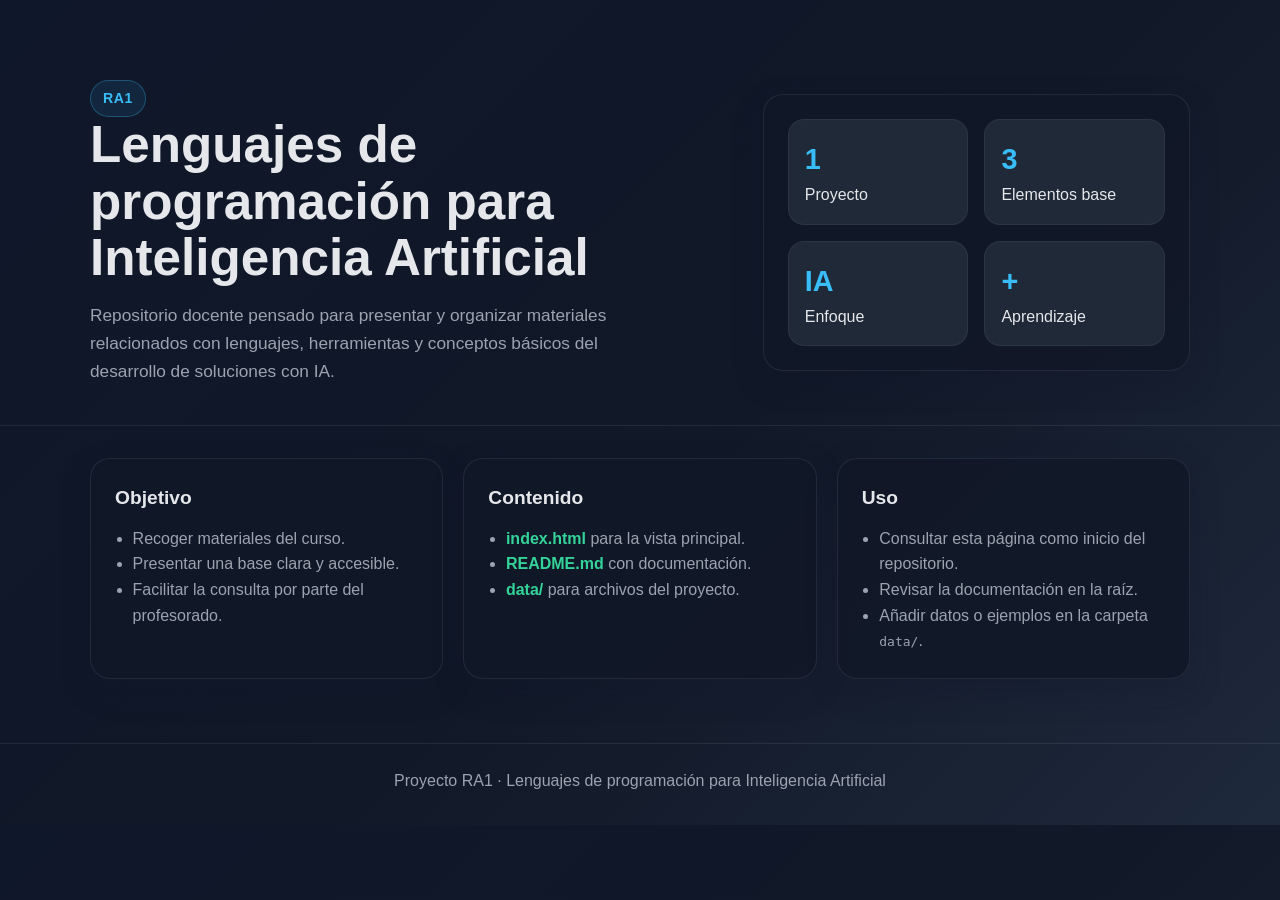
==== index.html @ d32d990f "Create the project landing page for the RA1 repository" ====
<!DOCTYPE html>
<html lang="es">
  <head>
    <meta charset="UTF-8" />
    <meta name="viewport" content="width=device-width, initial-scale=1.0" />
    <title>Proyecto RA1</title>
    <style>
      :root {
        --bg: #0f172a;
        --panel: #111827;
        --panel-2: #1f2937;
        --text: #e5e7eb;
        --muted: #9ca3af;
        --accent: #38bdf8;
        --accent-2: #a78bfa;
        --success: #34d399;
      }

      * { box-sizing: border-box; }

      body {
        margin: 0;
        font-family: Arial, Helvetica, sans-serif;
        background: linear-gradient(135deg, var(--bg), #111827 55%, #1e293b);
        color: var(--text);
        line-height: 1.6;
      }

      .container {
        width: min(1100px, calc(100% - 2rem));
        margin: 0 auto;
      }

      header {
        padding: 3rem 0 1.5rem;
        border-bottom: 1px solid rgba(255,255,255,0.08);
      }

      .hero {
        display: grid;
        grid-template-columns: 1.5fr 1fr;
        gap: 2rem;
        align-items: center;
        padding: 2rem 0 1rem;
      }

      h1 {
        margin: 0 0 1rem;
        font-size: clamp(2.2rem, 4vw, 4rem);
        line-height: 1.1;
      }

      .tag {
        display: inline-block;
        padding: 0.4rem 0.75rem;
        border-radius: 999px;
        background: rgba(56, 189, 248, 0.1);
        color: var(--accent);
        border: 1px solid rgba(56, 189, 248, 0.3);
        font-size: 0.88rem;
        font-weight: bold;
        letter-spacing: 0.04em;
        text-transform: uppercase;
      }

      .lead {
        margin: 1rem 0 0;
        color: var(--muted);
        font-size: 1.08rem;
        max-width: 60ch;
      }

      .panel {
        background: rgba(17, 24, 39, 0.9);
        border: 1px solid rgba(255,255,255,0.08);
        border-radius: 20px;
        box-shadow: 0 12px 30px rgba(15, 23, 42, 0.3);
      }

      .stats {
        padding: 1.5rem;
      }

      .stats-grid {
        display: grid;
        grid-template-columns: repeat(2, minmax(0, 1fr));
        gap: 1rem;
      }

      .stat {
        background: var(--panel-2);
        border: 1px solid rgba(255,255,255,0.06);
        border-radius: 16px;
        padding: 1rem;
      }

      .stat strong {
        display: block;
        font-size: 1.8rem;
        color: var(--accent);
      }

      main {
        padding: 2rem 0 4rem;
      }

      .grid {
        display: grid;
        grid-template-columns: repeat(3, minmax(0, 1fr));
        gap: 1.25rem;
      }

      .card {
        padding: 1.5rem;
      }

      .card h2 {
        margin-top: 0;
        margin-bottom: 0.75rem;
        font-size: 1.2rem;
      }

      .card ul {
        margin: 0;
        padding-left: 1.1rem;
        color: var(--muted);
      }

      .highlight {
        color: var(--success);
        font-weight: bold;
      }

      footer {
        padding: 1.5rem 0 2rem;
        border-top: 1px solid rgba(255,255,255,0.08);
        color: var(--muted);
        text-align: center;
      }

      @media (max-width: 760px) {
        .hero, .grid {
          grid-template-columns: 1fr;
        }
      }
    </style>
  </head>
  <body>
    <header>
      <div class="container">
        <div class="hero">
          <div>
            <span class="tag">RA1</span>
            <h1>Lenguajes de programación para Inteligencia Artificial</h1>
            <p class="lead">
              Repositorio docente pensado para presentar y organizar materiales relacionados con
              lenguajes, herramientas y conceptos básicos del desarrollo de soluciones con IA.
            </p>
          </div>

          <div class="panel stats">
            <div class="stats-grid">
              <div class="stat">
                <strong>1</strong>
                <span>Proyecto</span>
              </div>
              <div class="stat">
                <strong>3</strong>
                <span>Elementos base</span>
              </div>
              <div class="stat">
                <strong>IA</strong>
                <span>Enfoque</span>
              </div>
              <div class="stat">
                <strong>+</strong>
                <span>Aprendizaje</span>
              </div>
            </div>
          </div>
        </div>
      </div>
    </header>

    <main>
      <div class="container">
        <section class="grid">
          <article class="panel card">
            <h2>Objetivo</h2>
            <ul>
              <li>Recoger materiales del curso.</li>
              <li>Presentar una base clara y accesible.</li>
              <li>Facilitar la consulta por parte del profesorado.</li>
            </ul>
          </article>

          <article class="panel card">
            <h2>Contenido</h2>
            <ul>
              <li><span class="highlight">index.html</span> para la vista principal.</li>
              <li><span class="highlight">README.md</span> con documentación.</li>
              <li><span class="highlight">data/</span> para archivos del proyecto.</li>
            </ul>
          </article>

          <article class="panel card">
            <h2>Uso</h2>
            <ul>
              <li>Consultar esta página como inicio del repositorio.</li>
              <li>Revisar la documentación en la raíz.</li>
              <li>Añadir datos o ejemplos en la carpeta <code>data/</code>.</li>
            </ul>
          </article>
        </section>
      </div>
    </main>

    <footer>
      Proyecto RA1 · Lenguajes de programación para Inteligencia Artificial
    </footer>
  </body>
</html>
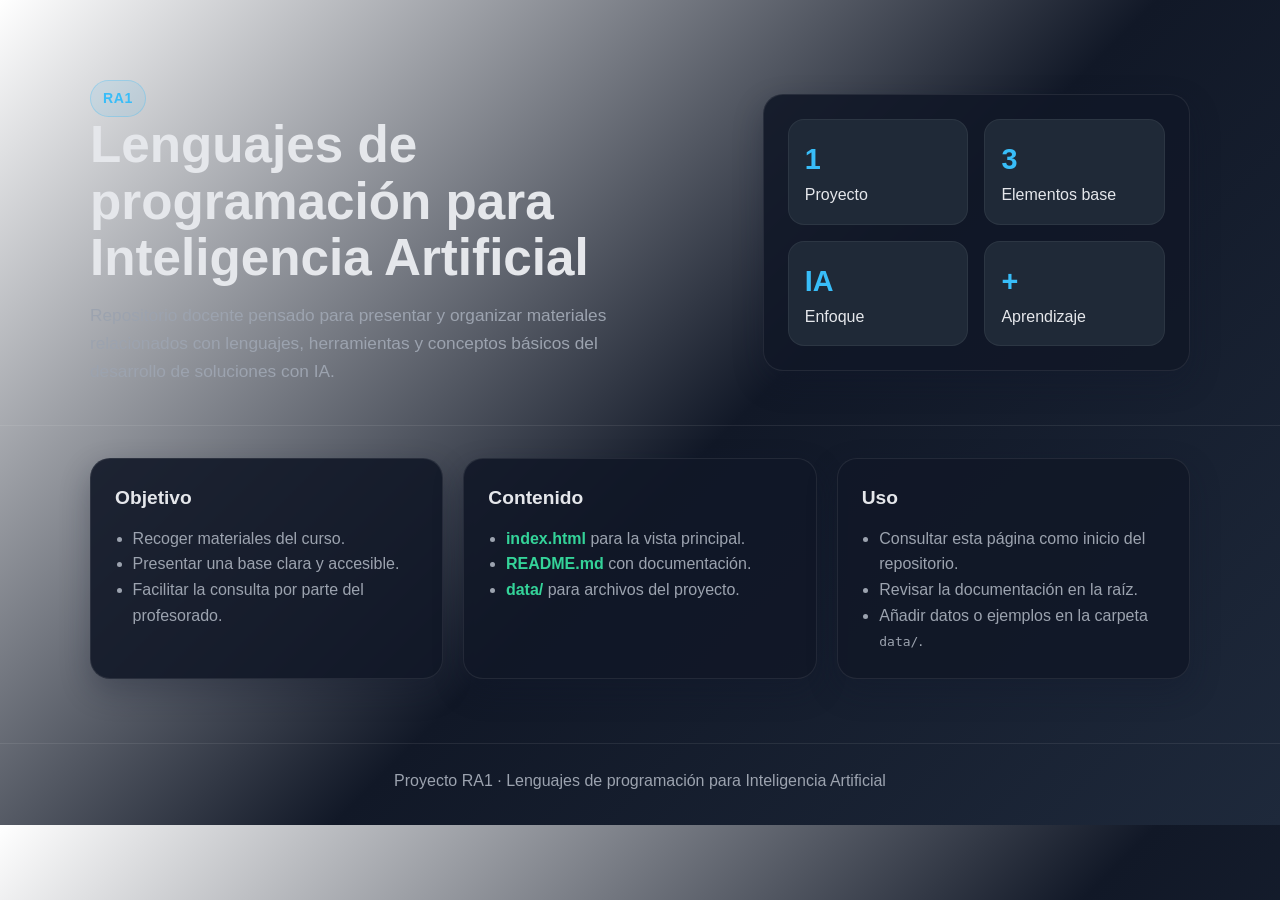
==== commit e3ff918c: "separar css del index html y crear subcarpetas html" ====
--- a/index.html
+++ b/index.html
@@ -3,148 +3,10 @@
   <head>
     <meta charset="UTF-8" />
     <meta name="viewport" content="width=device-width, initial-scale=1.0" />
+
     <title>Proyecto RA1</title>
-    <style>
-      :root {
-        --bg: #0f172a;
-        --panel: #111827;
-        --panel-2: #1f2937;
-        --text: #e5e7eb;
-        --muted: #9ca3af;
-        --accent: #38bdf8;
-        --accent-2: #a78bfa;
-        --success: #34d399;
-      }
-
-      * { box-sizing: border-box; }
-
-      body {
-        margin: 0;
-        font-family: Arial, Helvetica, sans-serif;
-        background: linear-gradient(135deg, var(--bg), #111827 55%, #1e293b);
-        color: var(--text);
-        line-height: 1.6;
-      }
-
-      .container {
-        width: min(1100px, calc(100% - 2rem));
-        margin: 0 auto;
-      }
-
-      header {
-        padding: 3rem 0 1.5rem;
-        border-bottom: 1px solid rgba(255,255,255,0.08);
-      }
-
-      .hero {
-        display: grid;
-        grid-template-columns: 1.5fr 1fr;
-        gap: 2rem;
-        align-items: center;
-        padding: 2rem 0 1rem;
-      }
-
-      h1 {
-        margin: 0 0 1rem;
-        font-size: clamp(2.2rem, 4vw, 4rem);
-        line-height: 1.1;
-      }
-
-      .tag {
-        display: inline-block;
-        padding: 0.4rem 0.75rem;
-        border-radius: 999px;
-        background: rgba(56, 189, 248, 0.1);
-        color: var(--accent);
-        border: 1px solid rgba(56, 189, 248, 0.3);
-        font-size: 0.88rem;
-        font-weight: bold;
-        letter-spacing: 0.04em;
-        text-transform: uppercase;
-      }
-
-      .lead {
-        margin: 1rem 0 0;
-        color: var(--muted);
-        font-size: 1.08rem;
-        max-width: 60ch;
-      }
-
-      .panel {
-        background: rgba(17, 24, 39, 0.9);
-        border: 1px solid rgba(255,255,255,0.08);
-        border-radius: 20px;
-        box-shadow: 0 12px 30px rgba(15, 23, 42, 0.3);
-      }
-
-      .stats {
-        padding: 1.5rem;
-      }
-
-      .stats-grid {
-        display: grid;
-        grid-template-columns: repeat(2, minmax(0, 1fr));
-        gap: 1rem;
-      }
-
-      .stat {
-        background: var(--panel-2);
-        border: 1px solid rgba(255,255,255,0.06);
-        border-radius: 16px;
-        padding: 1rem;
-      }
-
-      .stat strong {
-        display: block;
-        font-size: 1.8rem;
-        color: var(--accent);
-      }
-
-      main {
-        padding: 2rem 0 4rem;
-      }
-
-      .grid {
-        display: grid;
-        grid-template-columns: repeat(3, minmax(0, 1fr));
-        gap: 1.25rem;
-      }
-
-      .card {
-        padding: 1.5rem;
-      }
-
-      .card h2 {
-        margin-top: 0;
-        margin-bottom: 0.75rem;
-        font-size: 1.2rem;
-      }
-
-      .card ul {
-        margin: 0;
-        padding-left: 1.1rem;
-        color: var(--muted);
-      }
-
-      .highlight {
-        color: var(--success);
-        font-weight: bold;
-      }
-
-      footer {
-        padding: 1.5rem 0 2rem;
-        border-top: 1px solid rgba(255,255,255,0.08);
-        color: var(--muted);
-        text-align: center;
-      }
-
-      @media (max-width: 760px) {
-        .hero, .grid {
-          grid-template-columns: 1fr;
-        }
-      }
-    </style>
-  </head>
+    <link rel="stylesheet" href="assets/html/style.css">
+      </head>
   <body>
     <header>
       <div class="container">
--- a/assets/html/style.css
+++ b/assets/html/style.css
@@ -0,0 +1,139 @@
+
+      :root {
+        --bg: #fff;
+        --panel: #111827;
+        --panel-2: #1f2937;
+        --text: #e5e7eb;
+        --muted: #9ca3af;
+        --accent: #38bdf8;
+        --accent-2: #a78bfa;
+        --success: #34d399;
+      }
+
+      * { box-sizing: border-box; }
+
+      body {
+        margin: 0;
+        font-family: Arial, Helvetica, sans-serif;
+        background: linear-gradient(135deg, var(--bg), #111827 55%, #1e293b);
+        color: var(--text);
+        line-height: 1.6;
+      }
+
+      .container {
+        width: min(1100px, calc(100% - 2rem));
+        margin: 0 auto;
+      }
+
+      header {
+        padding: 3rem 0 1.5rem;
+        border-bottom: 1px solid rgba(255,255,255,0.08);
+      }
+
+      .hero {
+        display: grid;
+        grid-template-columns: 1.5fr 1fr;
+        gap: 2rem;
+        align-items: center;
+        padding: 2rem 0 1rem;
+      }
+
+      h1 {
+        margin: 0 0 1rem;
+        font-size: clamp(2.2rem, 4vw, 4rem);
+        line-height: 1.1;
+      }
+
+      .tag {
+        display: inline-block;
+        padding: 0.4rem 0.75rem;
+        border-radius: 999px;
+        background: rgba(56, 189, 248, 0.1);
+        color: var(--accent);
+        border: 1px solid rgba(56, 189, 248, 0.3);
+        font-size: 0.88rem;
+        font-weight: bold;
+        letter-spacing: 0.04em;
+        text-transform: uppercase;
+      }
+
+      .lead {
+        margin: 1rem 0 0;
+        color: var(--muted);
+        font-size: 1.08rem;
+        max-width: 60ch;
+      }
+
+      .panel {
+        background: rgba(17, 24, 39, 0.9);
+        border: 1px solid rgba(255,255,255,0.08);
+        border-radius: 20px;
+        box-shadow: 0 12px 30px rgba(15, 23, 42, 0.3);
+      }
+
+      .stats {
+        padding: 1.5rem;
+      }
+
+      .stats-grid {
+        display: grid;
+        grid-template-columns: repeat(2, minmax(0, 1fr));
+        gap: 1rem;
+      }
+
+      .stat {
+        background: var(--panel-2);
+        border: 1px solid rgba(255,255,255,0.06);
+        border-radius: 16px;
+        padding: 1rem;
+      }
+
+      .stat strong {
+        display: block;
+        font-size: 1.8rem;
+        color: var(--accent);
+      }
+
+      main {
+        padding: 2rem 0 4rem;
+      }
+
+      .grid {
+        display: grid;
+        grid-template-columns: repeat(3, minmax(0, 1fr));
+        gap: 1.25rem;
+      }
+
+      .card {
+        padding: 1.5rem;
+      }
+
+      .card h2 {
+        margin-top: 0;
+        margin-bottom: 0.75rem;
+        font-size: 1.2rem;
+      }
+
+      .card ul {
+        margin: 0;
+        padding-left: 1.1rem;
+        color: var(--muted);
+      }
+
+      .highlight {
+        color: var(--success);
+        font-weight: bold;
+      }
+
+      footer {
+        padding: 1.5rem 0 2rem;
+        border-top: 1px solid rgba(255,255,255,0.08);
+        color: var(--muted);
+        text-align: center;
+      }
+
+      @media (max-width: 760px) {
+        .hero, .grid {
+          grid-template-columns: 1fr;
+        }
+      }
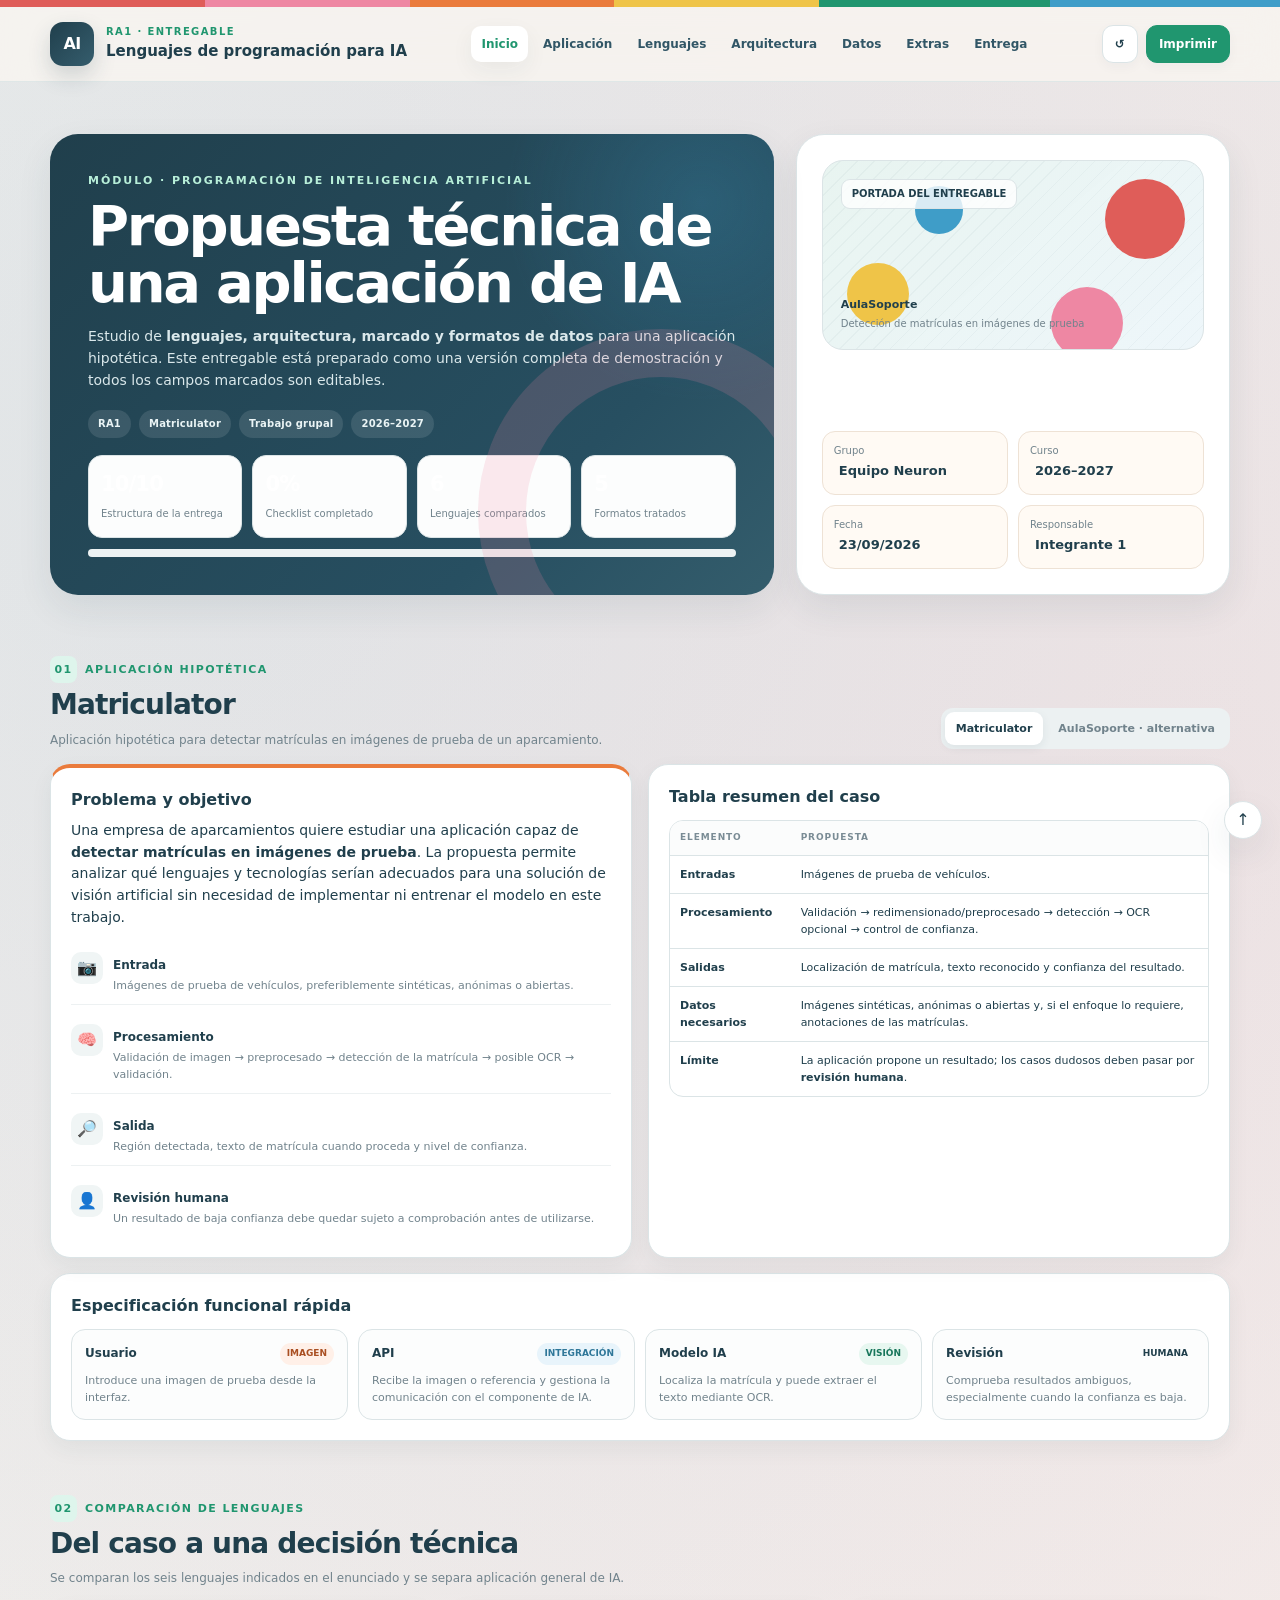
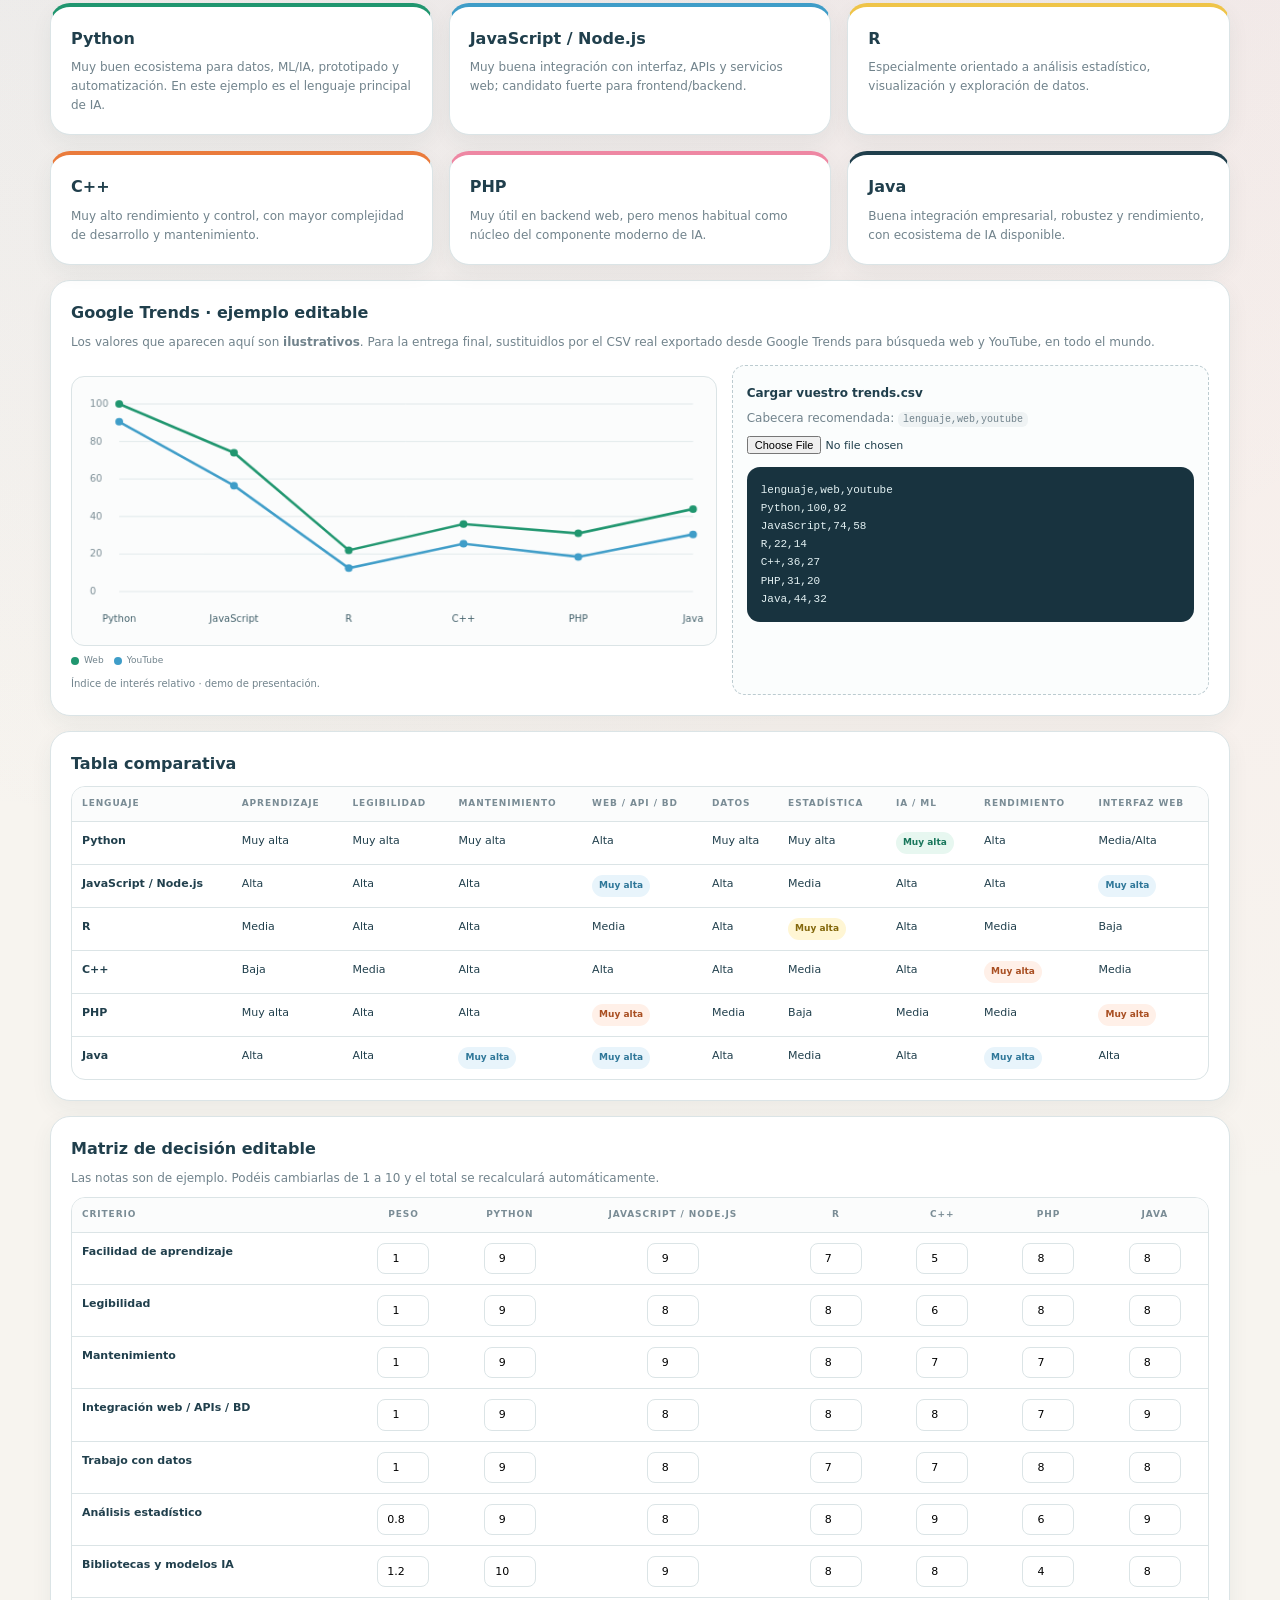
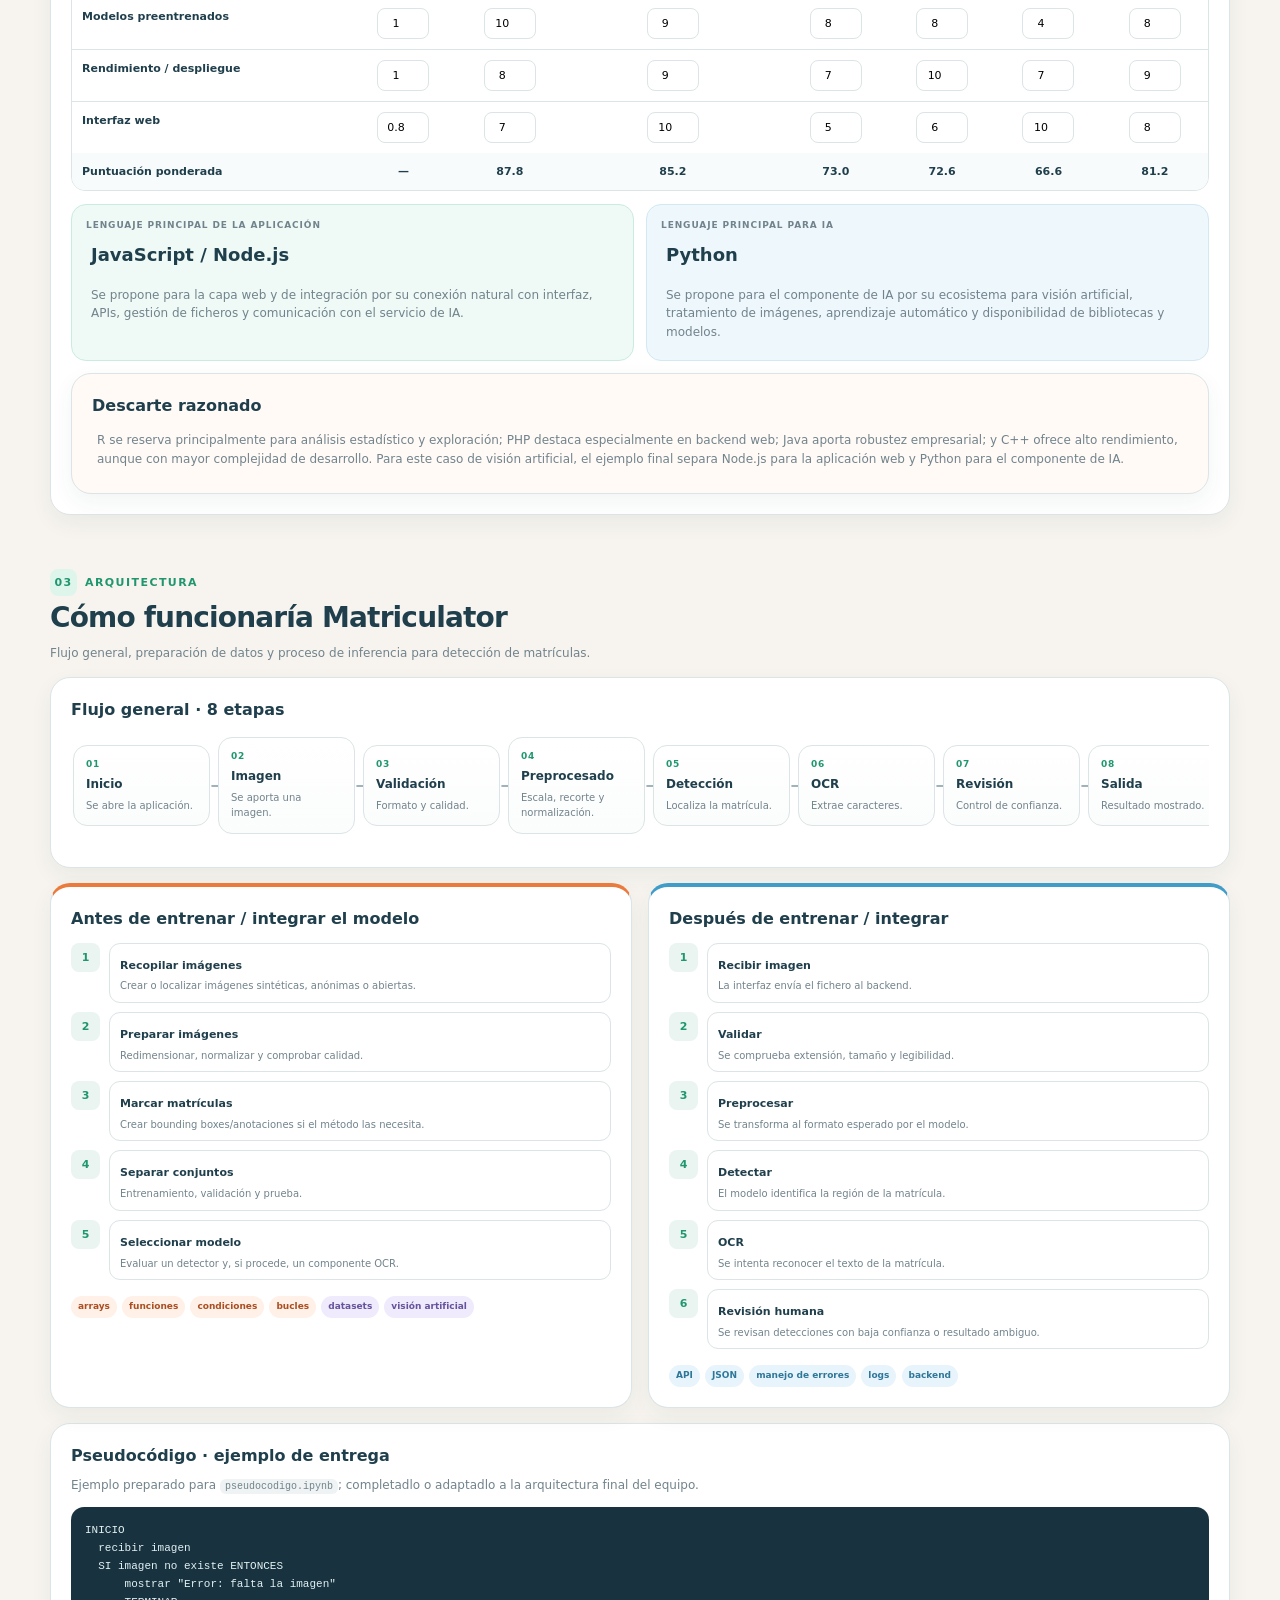
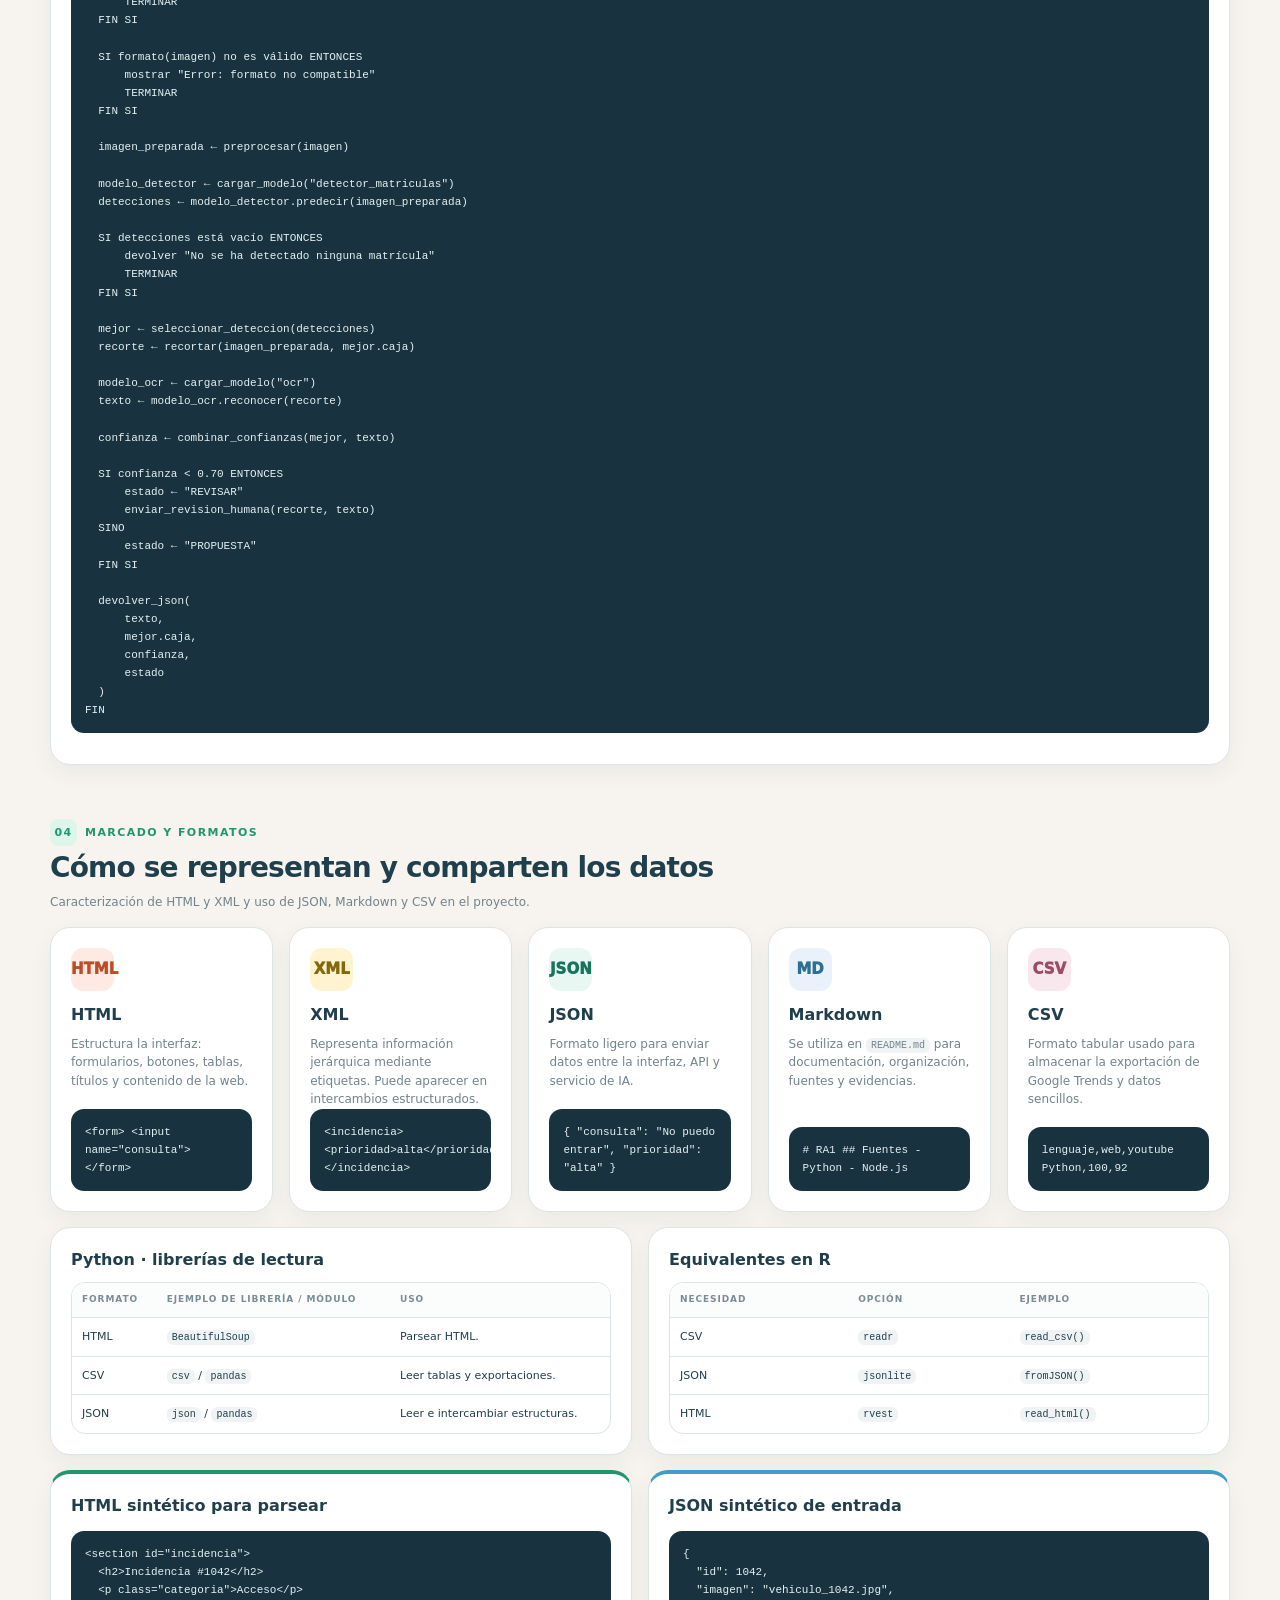
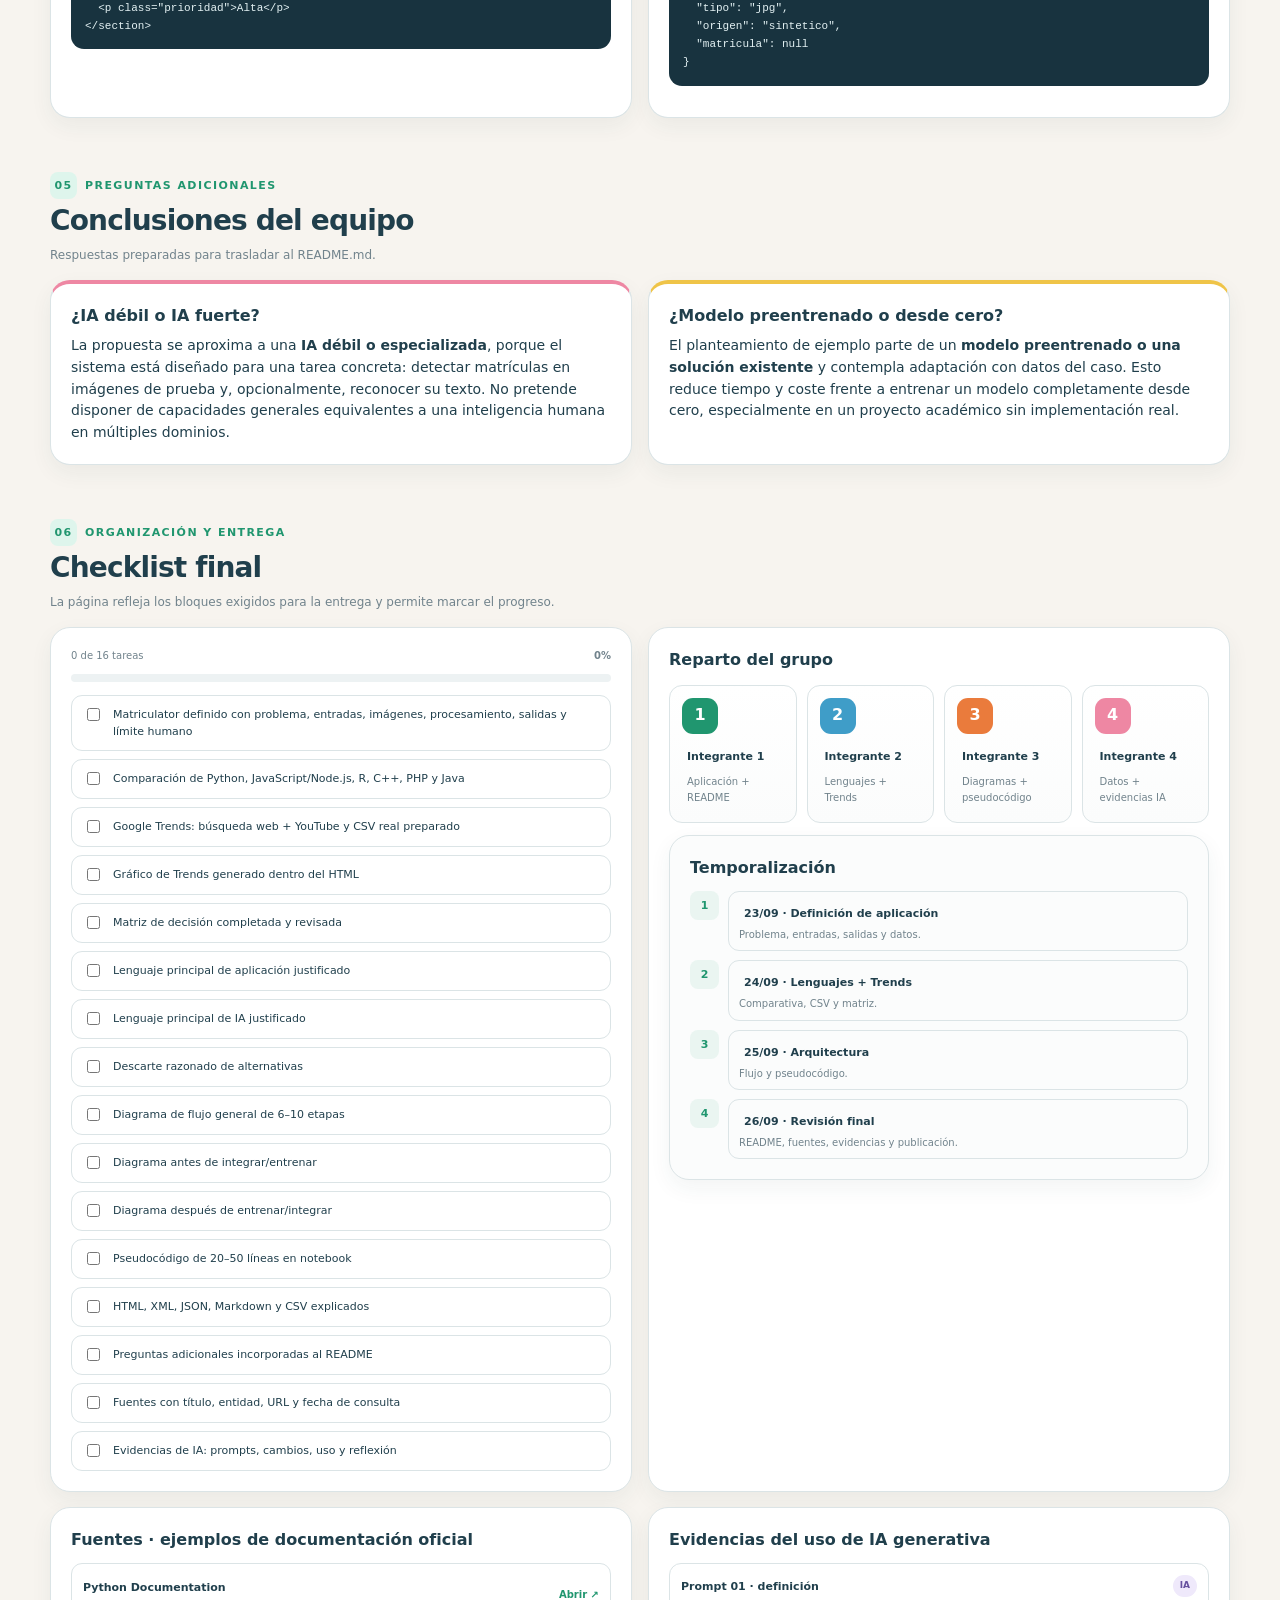
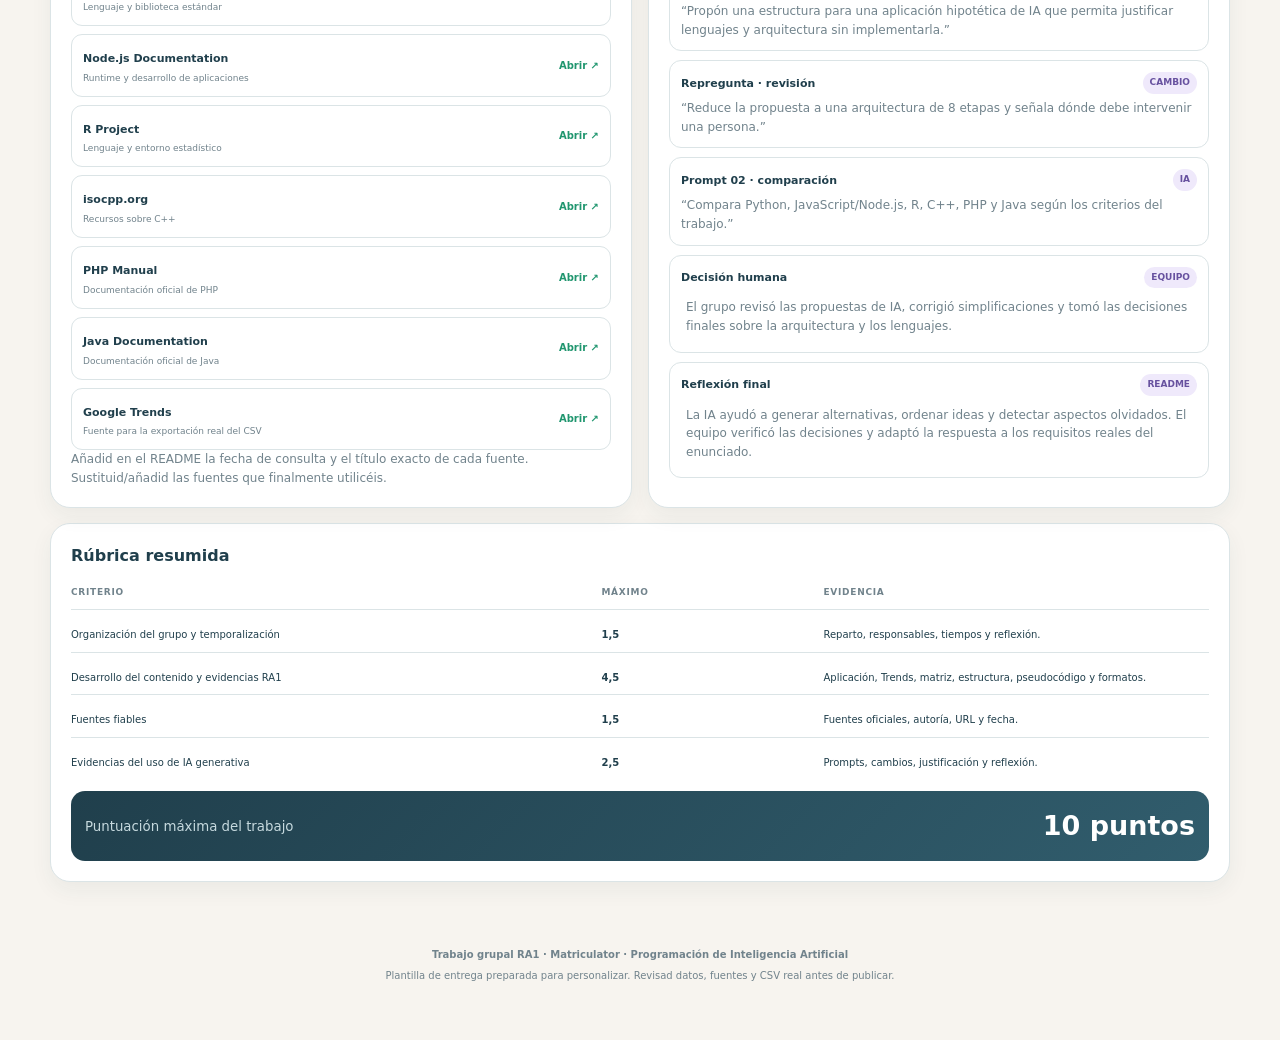
==== commit ee2ef23c: "pruebas index" ====
--- a/index.html
+++ b/index.html
@@ -1,84 +1,1119 @@
 <!DOCTYPE html>
 <html lang="es">
-  <head>
-    <meta charset="UTF-8" />
-    <meta name="viewport" content="width=device-width, initial-scale=1.0" />
-
-    <title>Proyecto RA1</title>
-    <link rel="stylesheet" href="assets/html/style.css">
-      </head>
-  <body>
-    <header>
-      <div class="container">
-        <div class="hero">
-          <div>
-            <span class="tag">RA1</span>
-            <h1>Lenguajes de programación para Inteligencia Artificial</h1>
-            <p class="lead">
-              Repositorio docente pensado para presentar y organizar materiales relacionados con
-              lenguajes, herramientas y conceptos básicos del desarrollo de soluciones con IA.
-            </p>
-          </div>
-
-          <div class="panel stats">
-            <div class="stats-grid">
-              <div class="stat">
-                <strong>1</strong>
-                <span>Proyecto</span>
-              </div>
-              <div class="stat">
-                <strong>3</strong>
-                <span>Elementos base</span>
-              </div>
-              <div class="stat">
-                <strong>IA</strong>
-                <span>Enfoque</span>
-              </div>
-              <div class="stat">
-                <strong>+</strong>
-                <span>Aprendizaje</span>
-              </div>
+<head>
+<meta charset="UTF-8">
+<meta name="viewport" content="width=device-width, initial-scale=1.0">
+<title>RA1 · Matriculator | Entregable de Inteligencia Artificial</title>
+<meta name="description" content="Entregable RA1 de Programación de Inteligencia Artificial · Matriculator">
+<style>
+:root{
+  --ink:#203f4c;
+  --ink-2:#315666;
+  --muted:#71838c;
+  --paper:#f7f4ef;
+  --white:#ffffff;
+  --line:#dbe4e6;
+  --green:#20966f;
+  --green-dark:#17745a;
+  --blue:#3f9dc8;
+  --orange:#ea7b3c;
+  --yellow:#efc448;
+  --red:#df5d59;
+  --pink:#ee87a3;
+  --cream:#fffaf4;
+  --shadow:0 14px 35px rgba(32,63,76,.09);
+  --shadow-soft:0 8px 22px rgba(32,63,76,.06);
+  --radius:20px;
+}
+
+*{box-sizing:border-box}
+html{scroll-behavior:smooth}
+body{
+  margin:0;
+  color:var(--ink);
+  font-family:Inter, ui-sans-serif, system-ui, -apple-system, BlinkMacSystemFont,"Segoe UI",sans-serif;
+  background:
+    radial-gradient(circle at 15% 5%,rgba(63,157,200,.12),transparent 23%),
+    radial-gradient(circle at 92% 9%,rgba(238,135,163,.13),transparent 24%),
+    var(--paper);
+  line-height:1.55;
+}
+button,input,textarea,select{font:inherit}
+button{cursor:pointer}
+a{color:inherit}
+img{max-width:100%}
+
+.container{width:min(1180px,calc(100% - 34px));margin:auto}
+.topline{height:7px;background:linear-gradient(90deg,var(--red) 0 16%,var(--pink) 16% 32%,var(--orange) 32% 48%,var(--yellow) 48% 64%,var(--green) 64% 82%,var(--blue) 82% 100%)}
+
+header{
+  position:sticky;top:0;z-index:50;
+  backdrop-filter:blur(15px);
+  background:rgba(247,244,239,.88);
+  border-bottom:1px solid rgba(219,228,230,.85);
+}
+.navbar{display:flex;align-items:center;justify-content:space-between;gap:20px;min-height:74px}
+.brand{display:flex;align-items:center;gap:12px}
+.brandmark{
+  width:44px;height:44px;border-radius:13px;
+  display:grid;place-items:center;
+  background:linear-gradient(135deg,var(--ink),#355d6d);
+  color:#fff;font-weight:900;letter-spacing:-.04em;
+  box-shadow:0 10px 22px rgba(32,63,76,.18)
+}
+.brandtext small{display:block;color:var(--green);font-weight:800;font-size:10px;letter-spacing:.14em;text-transform:uppercase}
+.brandtext strong{font-size:15px}
+.navlinks{display:flex;gap:5px;flex-wrap:wrap;justify-content:flex-end}
+.navlinks button{
+  border:0;background:transparent;color:var(--ink-2);
+  padding:9px 10px;border-radius:10px;font-weight:750;font-size:12px
+}
+.navlinks button:hover,.navlinks button.active{background:var(--white);box-shadow:var(--shadow-soft);color:var(--green)}
+.actions{display:flex;gap:8px}
+.btn{
+  border:1px solid var(--line);background:var(--white);color:var(--ink);
+  padding:9px 12px;border-radius:11px;font-weight:800;font-size:12px;
+  transition:.2s;box-shadow:0 4px 12px rgba(32,63,76,.04)
+}
+.btn:hover{transform:translateY(-1px)}
+.btn.primary{background:var(--green);border-color:var(--green);color:#fff}
+.btn.orange{background:var(--orange);border-color:var(--orange);color:#fff}
+.btn.ghost{background:transparent}
+.mobile{display:none}
+
+.hero{
+  padding:52px 0 34px;
+}
+.hero-grid{display:grid;grid-template-columns:1.25fr .75fr;gap:22px;align-items:stretch}
+.hero-main{
+  position:relative;overflow:hidden;padding:38px;border-radius:28px;
+  background:
+    radial-gradient(circle at 90% 15%,rgba(63,157,200,.22),transparent 26%),
+    linear-gradient(135deg,var(--ink),#274f61 72%,#345d6c);
+  color:#fff;box-shadow:var(--shadow)
+}
+.hero-main:after{
+  content:"";position:absolute;right:-70px;bottom:-100px;width:270px;height:270px;border-radius:50%;
+  border:48px solid rgba(238,135,163,.18)
+}
+.kicker{color:#b8efd9;font-weight:850;font-size:11px;letter-spacing:.18em;text-transform:uppercase}
+h1{font-size:clamp(34px,5vw,56px);line-height:1.02;letter-spacing:-.04em;margin:8px 0 15px;max-width:850px}
+.hero-main p{max-width:760px;color:#dae8eb;margin:0;font-size:14px}
+.meta-row{display:flex;gap:8px;flex-wrap:wrap;margin-top:19px}
+.pill{display:inline-flex;align-items:center;padding:6px 10px;border-radius:99px;font-size:10px;font-weight:850;letter-spacing:.02em}
+.pill.green{background:#dcf4eb;color:#166c54}.pill.blue{background:#e4f2fa;color:#236a8b}
+.pill.orange{background:#fff0e7;color:#ae4a17}.pill.pink{background:#fbe9ef;color:#a44c68}
+.pill.yellow{background:#fff7d9;color:#866509}.pill.dark{background:rgba(255,255,255,.11);color:#eaf4f5}
+
+.cover-card{
+  background:var(--white);border:1px solid var(--line);border-radius:28px;padding:25px;box-shadow:var(--shadow);
+  display:flex;flex-direction:column;justify-content:space-between
+}
+.cover-art{
+  min-height:190px;border-radius:21px;
+  background:
+   linear-gradient(140deg,rgba(32,150,111,.1),rgba(63,157,200,.09)),
+   repeating-linear-gradient(135deg,rgba(32,63,76,.04) 0 1px,transparent 1px 12px);
+  border:1px solid var(--line);padding:18px;position:relative;overflow:hidden
+}
+.cover-art .orb{position:absolute;border-radius:50%;filter:blur(.1px)}
+.orb.one{width:80px;height:80px;background:var(--red);right:18px;top:18px}
+.orb.two{width:62px;height:62px;background:var(--yellow);left:24px;bottom:24px}
+.orb.three{width:48px;height:48px;background:var(--blue);left:92px;top:25px}
+.orb.four{width:72px;height:72px;background:var(--pink);right:80px;bottom:-10px}
+.cover-art .label{position:relative;z-index:2;display:inline-block;background:rgba(255,255,255,.8);border:1px solid var(--line);padding:6px 10px;border-radius:9px;font-size:10px;font-weight:900}
+.cover-info{margin-top:16px;display:grid;grid-template-columns:1fr 1fr;gap:10px}
+.info-box{background:var(--cream);border:1px solid #eee2d5;border-radius:13px;padding:11px}
+.info-box span{display:block;color:var(--muted);font-size:10px}.info-box strong{font-size:13px}
+
+.section{padding:27px 0;scroll-margin-top:92px}
+.section-head{display:flex;justify-content:space-between;gap:16px;align-items:end;margin-bottom:15px}
+.section-head h2{font-size:28px;letter-spacing:-.03em;margin:0}
+.section-head p{color:var(--muted);font-size:12px;margin:4px 0 0}
+.section-number{
+  display:inline-flex;align-items:center;gap:8px;color:var(--green);font-size:11px;font-weight:900;
+  letter-spacing:.13em;text-transform:uppercase
+}
+.section-number i{width:27px;height:27px;border-radius:8px;display:grid;place-items:center;background:#def5ec;font-style:normal}
+
+.grid{display:grid;gap:16px}
+.grid-2{grid-template-columns:repeat(2,minmax(0,1fr))}
+.grid-3{grid-template-columns:repeat(3,minmax(0,1fr))}
+.grid-4{grid-template-columns:repeat(4,minmax(0,1fr))}
+.card{background:var(--white);border:1px solid var(--line);border-radius:var(--radius);padding:20px;box-shadow:var(--shadow-soft)}
+.card h3{margin:0 0 7px;font-size:16px}
+.card p{margin:0;color:var(--muted);font-size:12px}
+.card .lead{font-size:14px;color:var(--ink)}
+.card.accent-green{border-top:4px solid var(--green)}
+.card.accent-blue{border-top:4px solid var(--blue)}
+.card.accent-orange{border-top:4px solid var(--orange)}
+.card.accent-pink{border-top:4px solid var(--pink)}
+.card.accent-yellow{border-top:4px solid var(--yellow)}
+
+.tabbar{display:inline-flex;gap:4px;padding:4px;background:#ecf1f2;border-radius:12px}
+.tabbar button{border:0;background:transparent;padding:8px 11px;border-radius:9px;color:var(--muted);font-weight:800;font-size:11px}
+.tabbar button.active{background:var(--white);color:var(--ink);box-shadow:0 3px 10px rgba(32,63,76,.08)}
+
+.kpi-grid{display:grid;grid-template-columns:repeat(4,1fr);gap:10px;margin-top:17px}
+.kpi{border:1px solid var(--line);border-radius:14px;padding:12px;background:#fcfdfd}
+.kpi strong{display:block;font-size:21px;letter-spacing:-.04em}
+.kpi span{font-size:10px;color:var(--muted)}
+.progress-track{height:8px;border-radius:99px;background:#edf2f3;overflow:hidden;margin-top:11px}
+.progress-fill{height:100%;width:0;background:linear-gradient(90deg,var(--green),var(--blue));transition:.3s}
+
+.feature-list{display:grid;gap:9px;margin-top:14px}
+.feature{display:grid;grid-template-columns:32px 1fr;gap:10px;padding:10px 0;border-bottom:1px solid #edf1f2}
+.feature:last-child{border-bottom:0}
+.icon{
+  width:32px;height:32px;border-radius:10px;display:grid;place-items:center;font-size:16px;background:#f0f5f5
+}
+.feature strong{font-size:12px}.feature span{display:block;color:var(--muted);font-size:11px}
+
+table{width:100%;border-collapse:collapse}
+th,td{padding:10px;border-bottom:1px solid var(--line);font-size:11px;text-align:left;vertical-align:top}
+th{font-size:9px;text-transform:uppercase;letter-spacing:.1em;color:#7a8c95;background:#fbfcfc}
+tr:last-child td{border-bottom:0}
+.scroll{overflow:auto;border:1px solid var(--line);border-radius:14px}
+.tag{padding:4px 7px;border-radius:99px;font-size:9px;font-weight:900;display:inline-block}
+.tag.green{background:#e7f7f0;color:#18765b}.tag.blue{background:#e8f4fb;color:#2f7799}
+.tag.orange{background:#fff0e8;color:#a94f22}.tag.red{background:#fdeceb;color:#aa4747}
+.tag.purple{background:#efeafc;color:#65539c}.tag.yellow{background:#fff6d4;color:#84680c}
+
+.definition-grid{display:grid;grid-template-columns:repeat(4,1fr);gap:10px}
+.definition{padding:13px;border:1px solid var(--line);border-radius:14px;background:#fcfdfd}
+.definition .head{display:flex;justify-content:space-between;align-items:center;gap:10px}
+.definition strong{font-size:12px}.definition p{margin-top:7px;font-size:11px}
+
+.flow{display:flex;align-items:center;gap:8px;overflow:auto;padding:3px 2px 13px}
+.flow-step{min-width:137px;border:1px solid var(--line);border-radius:14px;padding:12px;background:linear-gradient(180deg,#fff,#fbfcfc);position:relative}
+.flow-step:not(:last-child):after{content:"→";position:absolute;right:-15px;top:50%;transform:translateY(-50%);font-weight:900;color:#9baeb6}
+.flow-step small{display:block;color:var(--green);text-transform:uppercase;font-weight:900;font-size:9px;letter-spacing:.08em}
+.flow-step strong{display:block;font-size:12px;margin-top:3px}.flow-step span{display:block;color:var(--muted);font-size:10px;margin-top:4px}
+
+.timeline{display:grid;gap:9px}
+.timeline-row{display:grid;grid-template-columns:29px 1fr;gap:9px}
+.timeline-num{width:29px;height:29px;border-radius:8px;display:grid;place-items:center;background:#eaf5f1;color:var(--green);font-size:11px;font-weight:900}
+.timeline-box{border:1px solid var(--line);border-radius:11px;padding:8px 10px}
+.timeline-box strong{font-size:11px}.timeline-box span{display:block;color:var(--muted);font-size:10px;margin-top:2px}
+
+.code{
+  background:#18333f;color:#e3f1f3;padding:14px;border-radius:13px;overflow:auto;
+  font:11px/1.65 ui-monospace,SFMono-Regular,Menlo,Consolas,monospace;
+  margin-top:12px
+}
+code{font-family:ui-monospace,SFMono-Regular,Menlo,Consolas,monospace;background:#eff3f4;padding:2px 5px;border-radius:6px;font-size:10px}
+
+.chart-wrap{display:grid;grid-template-columns:1.15fr .85fr;gap:15px}
+.chart-card{min-height:330px}
+.chart-box{height:270px;border:1px solid var(--line);border-radius:13px;padding:8px;margin-top:11px;background:#fbfcfc}
+canvas{width:100%;height:100%}
+.legend{display:flex;gap:10px;flex-wrap:wrap;margin-top:8px}
+.legend span{display:inline-flex;align-items:center;gap:5px;font-size:9px;color:var(--muted)}
+.dot{width:8px;height:8px;border-radius:50%;display:inline-block}
+.upload{border:1px dashed #bccbd0;background:#fbfdfd;border-radius:13px;padding:14px}
+.upload input{max-width:100%;margin-top:8px;font-size:11px}
+.small-note{color:var(--muted);font-size:10px;margin-top:8px}
+
+.matrix td,.matrix th{text-align:center;white-space:nowrap}
+.matrix td:first-child,.matrix th:first-child{text-align:left}
+.matrix input{
+  width:52px;padding:6px;border:1px solid var(--line);border-radius:8px;text-align:center;background:#fff
+}
+.matrix tfoot td{font-weight:900;background:#f8fbfb}
+.selected-cell{background:#e8f6f1!important;color:#176c56}
+.decisions{display:grid;grid-template-columns:1fr 1fr;gap:12px;margin-top:13px}
+.decision{border-radius:15px;padding:14px;border:1px solid var(--line)}
+.decision.green{background:#effaf6;border-color:#caebdf}.decision.blue{background:#eef7fc;border-color:#d2e8f3}
+.decision span{display:block;font-size:9px;text-transform:uppercase;letter-spacing:.1em;color:var(--muted);font-weight:900}
+.decision strong{display:block;font-size:18px;margin-top:3px}
+.decision p{margin-top:7px}
+
+.format{height:100%;display:flex;flex-direction:column}
+.format-icon{
+  width:43px;height:43px;border-radius:12px;display:grid;place-items:center;font-weight:950;font-size:15px;margin-bottom:12px
+}
+.fhtml{background:#ffe9e3;color:#b94e28}.fxml{background:#fff4cf;color:#85680d}.fjson{background:#e8f7f1;color:#18755b}
+.fmd{background:#e9f2fb;color:#2e6f96}.fcsv{background:#f8e8ee;color:#9d4c68}
+
+.checklist{display:grid;gap:8px}
+.check{
+  display:flex;gap:10px;align-items:flex-start;padding:10px 11px;border:1px solid var(--line);border-radius:11px;
+  transition:.2s;background:#fff
+}
+.check.done{background:#effaf6;border-color:#cdeade}
+.check input{margin-top:2px;accent-color:var(--green)}
+.check label{font-size:11px;cursor:pointer}
+.overview-progress{display:flex;justify-content:space-between;margin-bottom:7px;font-size:10px;color:var(--muted)}
+
+.editable{
+  outline:none;border:1px dashed transparent;border-radius:8px;padding:4px
+}
+.editable:hover,.editable:focus{border-color:#b6c8cf;background:#fbfdfd}
+
+.people{display:grid;grid-template-columns:repeat(4,1fr);gap:10px}
+.person{padding:12px;border:1px solid var(--line);border-radius:13px;background:linear-gradient(180deg,#fff,#fbfcfc)}
+.avatar{width:36px;height:36px;border-radius:11px;display:grid;place-items:center;color:#fff;font-weight:900;margin-bottom:9px}
+.a1{background:var(--green)}.a2{background:var(--blue)}.a3{background:var(--orange)}.a4{background:var(--pink)}
+.person strong{font-size:11px}.person span{display:block;color:var(--muted);font-size:10px;margin-top:2px}
+
+.source-list{display:grid;gap:8px}
+.source{
+  display:flex;align-items:center;justify-content:space-between;gap:10px;padding:10px 11px;border:1px solid var(--line);border-radius:11px;background:#fff
+}
+.source strong{font-size:11px}.source small{display:block;color:var(--muted);font-size:9px;margin-top:2px}
+.source a{font-size:10px;color:var(--green);font-weight:850;text-decoration:none}
+.source a:hover{text-decoration:underline}
+
+.ai-evidence{display:grid;gap:9px}
+.ai-item{border:1px solid var(--line);border-radius:12px;padding:11px;background:#fff}
+.ai-item .top{display:flex;justify-content:space-between;gap:10px;align-items:center}
+.ai-item strong{font-size:11px}.ai-item p{margin-top:5px}
+.badge-ai{background:#efe9fb;color:#67519f}
+
+.rubric{display:grid;gap:8px}
+.rubric-row{display:grid;grid-template-columns:1.35fr .55fr 1fr;gap:10px;padding:9px 0;border-bottom:1px solid var(--line);align-items:center}
+.rubric-row:last-child{border-bottom:0}
+.rubric-row div{font-size:10px}
+.rubric-head{font-size:9px!important;text-transform:uppercase;letter-spacing:.08em;color:var(--muted);font-weight:900}
+.total-box{margin-top:12px;padding:14px;border-radius:14px;background:linear-gradient(135deg,var(--ink),#315d6d);color:#fff;display:flex;justify-content:space-between;align-items:center}
+.total-box small{color:#c6d9de}.total-box strong{font-size:27px}
+
+footer{padding:38px 0 58px;text-align:center;color:var(--muted);font-size:10px}
+
+.toast{
+  position:fixed;right:19px;bottom:18px;z-index:100;
+  padding:10px 13px;border-radius:11px;background:var(--ink);color:#fff;font-size:11px;
+  box-shadow:var(--shadow);opacity:0;transform:translateY(10px);pointer-events:none;transition:.25s
+}
+.toast.show{opacity:1;transform:translateY(0)}
+.backtop{
+  position:fixed;right:18px;bottom:61px;z-index:90;width:38px;height:38px;border-radius:50%;
+  border:1px solid var(--line);background:#fff;color:var(--ink);box-shadow:var(--shadow)
+}
+
+@media(max-width:1050px){
+  .navlinks{display:none}
+  .mobile{display:inline-flex}
+  .hero-grid,.chart-wrap{grid-template-columns:1fr}
+  .grid-4{grid-template-columns:repeat(2,1fr)}
+  .definition-grid{grid-template-columns:repeat(2,1fr)}
+  .people{grid-template-columns:repeat(2,1fr)}
+}
+@media(max-width:720px){
+  .container{width:min(100% - 24px,1180px)}
+  .navbar{min-height:66px}.brandtext strong{font-size:13px}
+  .actions .btn:not(.mobile){display:none}
+  .hero{padding-top:26px}
+  .hero-main,.cover-card{padding:22px;border-radius:21px}
+  .grid-2,.grid-3,.grid-4,.decisions{grid-template-columns:1fr}
+  .kpi-grid{grid-template-columns:repeat(2,1fr)}
+  .definition-grid,.people{grid-template-columns:1fr 1fr}
+  .section-head{align-items:start;flex-direction:column}
+}
+@media print{
+  header,.actions,.backtop,.toast,.upload{display:none!important}
+  body{background:#fff}
+  .hero-main,.cover-card,.card{box-shadow:none}
+  .section{break-inside:avoid}
+  .container{width:100%}
+}
+</style>
+</head>
+<body>
+<div class="topline"></div>
+
+<header>
+  <div class="container navbar">
+    <div class="brand">
+      <div class="brandmark">AI</div>
+      <div class="brandtext">
+        <small>RA1 · Entregable</small>
+        <strong>Lenguajes de programación para IA</strong>
+      </div>
+    </div>
+    <div class="navlinks" id="navlinks">
+      <button class="active" data-target="inicio">Inicio</button>
+      <button data-target="aplicacion">Aplicación</button>
+      <button data-target="lenguajes">Lenguajes</button>
+      <button data-target="arquitectura">Arquitectura</button>
+      <button data-target="datos">Datos</button>
+      <button data-target="extras">Extras</button>
+      <button data-target="entrega">Entrega</button>
+    </div>
+    <div class="actions">
+      <button class="btn mobile" id="mobileMenu">☰</button>
+      <button class="btn" id="reset">↺</button>
+      <button class="btn primary" id="print">Imprimir</button>
+    </div>
+  </div>
+</header>
+
+<main>
+  <div class="container">
+
+    <section class="hero" id="inicio">
+      <div class="hero-grid">
+        <div class="hero-main">
+          <div class="kicker">Módulo · Programación de Inteligencia Artificial</div>
+          <h1>Propuesta técnica de una aplicación de IA</h1>
+          <p>
+            Estudio de <strong>lenguajes, arquitectura, marcado y formatos de datos</strong>
+            para una aplicación hipotética. Este entregable está preparado como una versión
+            completa de demostración y todos los campos marcados son editables.
+          </p>
+          <div class="meta-row">
+            <span class="pill dark">RA1</span>
+            <span class="pill dark">Matriculator</span>
+            <span class="pill dark">Trabajo grupal</span>
+            <span class="pill dark">2026–2027</span>
+          </div>
+          <div class="kpi-grid">
+            <div class="kpi"><strong>10/10</strong><span>Estructura de la entrega</span></div>
+            <div class="kpi"><strong id="heroPct">0%</strong><span>Checklist completado</span></div>
+            <div class="kpi"><strong>6</strong><span>Lenguajes comparados</span></div>
+            <div class="kpi"><strong>5</strong><span>Formatos tratados</span></div>
+          </div>
+          <div class="progress-track"><div class="progress-fill" id="heroProgress"></div></div>
+        </div>
+
+        <aside class="cover-card">
+          <div class="cover-art">
+            <span class="label">PORTADA DEL ENTREGABLE</span>
+            <div class="orb one"></div>
+            <div class="orb two"></div>
+            <div class="orb three"></div>
+            <div class="orb four"></div>
+            <div style="position:absolute;left:18px;bottom:18px;right:18px;z-index:3">
+              <div style="font-size:11px;font-weight:900;color:var(--ink)">AulaSoporte</div>
+              <div style="font-size:10px;color:var(--muted);margin-top:2px">Detección de matrículas en imágenes de prueba</div>
             </div>
           </div>
-        </div>
-      </div>
-    </header>
-
-    <main>
-      <div class="container">
-        <section class="grid">
-          <article class="panel card">
-            <h2>Objetivo</h2>
-            <ul>
-              <li>Recoger materiales del curso.</li>
-              <li>Presentar una base clara y accesible.</li>
-              <li>Facilitar la consulta por parte del profesorado.</li>
-            </ul>
-          </article>
-
-          <article class="panel card">
-            <h2>Contenido</h2>
-            <ul>
-              <li><span class="highlight">index.html</span> para la vista principal.</li>
-              <li><span class="highlight">README.md</span> con documentación.</li>
-              <li><span class="highlight">data/</span> para archivos del proyecto.</li>
-            </ul>
-          </article>
-
-          <article class="panel card">
-            <h2>Uso</h2>
-            <ul>
-              <li>Consultar esta página como inicio del repositorio.</li>
-              <li>Revisar la documentación en la raíz.</li>
-              <li>Añadir datos o ejemplos en la carpeta <code>data/</code>.</li>
-            </ul>
-          </article>
-        </section>
-      </div>
-    </main>
+          <div class="cover-info">
+            <div class="info-box"><span>Grupo</span><strong contenteditable="true" class="editable">Equipo Neuron</strong></div>
+            <div class="info-box"><span>Curso</span><strong contenteditable="true" class="editable">2026–2027</strong></div>
+            <div class="info-box"><span>Fecha</span><strong contenteditable="true" class="editable">23/09/2026</strong></div>
+            <div class="info-box"><span>Responsable</span><strong contenteditable="true" class="editable">Integrante 1</strong></div>
+          </div>
+        </aside>
+      </div>
+    </section>
+
+    <section class="section" id="aplicacion">
+      <div class="section-head">
+        <div>
+          <div class="section-number"><i>01</i> Aplicación hipotética</div>
+          <h2>Matriculator</h2>
+          <p>Aplicación hipotética para detectar matrículas en imágenes de prueba de un aparcamiento.</p>
+        </div>
+        <div class="tabbar" id="appTabs">
+          <button class="active" data-app="matri">Matriculator</button>
+          <button data-app="aula">AulaSoporte · alternativa</button>
+        </div>
+      </div>
+
+      <div id="appMatri" class="grid grid-2">
+        <div class="card accent-orange">
+          <h3>Problema y objetivo</h3>
+          <p class="lead">
+            Una empresa de aparcamientos quiere estudiar una aplicación capaz de
+            <strong>detectar matrículas en imágenes de prueba</strong>. La propuesta
+            permite analizar qué lenguajes y tecnologías serían adecuados para una solución
+            de visión artificial sin necesidad de implementar ni entrenar el modelo en este trabajo.
+          </p>
+          <div class="feature-list">
+            <div class="feature"><div class="icon">📷</div><div><strong>Entrada</strong><span>Imágenes de prueba de vehículos, preferiblemente sintéticas, anónimas o abiertas.</span></div></div>
+            <div class="feature"><div class="icon">🧠</div><div><strong>Procesamiento</strong><span>Validación de imagen → preprocesado → detección de la matrícula → posible OCR → validación.</span></div></div>
+            <div class="feature"><div class="icon">🔎</div><div><strong>Salida</strong><span>Región detectada, texto de matrícula cuando proceda y nivel de confianza.</span></div></div>
+            <div class="feature"><div class="icon">👤</div><div><strong>Revisión humana</strong><span>Un resultado de baja confianza debe quedar sujeto a comprobación antes de utilizarse.</span></div></div>
+          </div>
+        </div>
+
+        <div class="card">
+          <h3>Tabla resumen del caso</h3>
+          <div class="scroll" style="margin-top:10px">
+            <table>
+              <thead><tr><th>Elemento</th><th>Propuesta</th></tr></thead>
+              <tbody>
+                <tr><td><strong>Entradas</strong></td><td>Imágenes de prueba de vehículos.</td></tr>
+                <tr><td><strong>Procesamiento</strong></td><td>Validación → redimensionado/preprocesado → detección → OCR opcional → control de confianza.</td></tr>
+                <tr><td><strong>Salidas</strong></td><td>Localización de matrícula, texto reconocido y confianza del resultado.</td></tr>
+                <tr><td><strong>Datos necesarios</strong></td><td>Imágenes sintéticas, anónimas o abiertas y, si el enfoque lo requiere, anotaciones de las matrículas.</td></tr>
+                <tr><td><strong>Límite</strong></td><td>La aplicación propone un resultado; los casos dudosos deben pasar por <strong>revisión humana</strong>.</td></tr>
+              </tbody>
+            </table>
+          </div>
+        </div>
+      </div>
+
+      <div id="appAula" class="grid grid-2" style="display:none">
+        <div class="card">
+          <h3>AulaSoporte · opción alternativa</h3>
+          <p class="lead">
+            Un centro recibe incidencias de acceso, equipos, plataforma o red. Una web recoge
+            la consulta y, en una fase futura, un modelo de IA propone categoría y prioridad.
+          </p>
+          <div class="feature-list">
+            <div class="feature"><div class="icon">📝</div><div><strong>Entrada</strong><span>Texto de la incidencia y contexto mínimo.</span></div></div>
+            <div class="feature"><div class="icon">⚙️</div><div><strong>Procesamiento</strong><span>Validación, limpieza, transformación y predicción.</span></div></div>
+            <div class="feature"><div class="icon">🎯</div><div><strong>Salida</strong><span>Categoría y prioridad propuestas.</span></div></div>
+            <div class="feature"><div class="icon">👤</div><div><strong>Decisión humana</strong><span>Revisión de resultados relevantes.</span></div></div>
+          </div>
+        </div>
+        <div class="card">
+          <h3>Tabla resumen · alternativa</h3>
+          <div class="scroll" style="margin-top:10px">
+            <table><thead><tr><th>Elemento</th><th>Propuesta</th></tr></thead>
+            <tbody>
+              <tr><td><strong>Entradas</strong></td><td>Consulta escrita.</td></tr>
+              <tr><td><strong>Procesamiento</strong></td><td>Validación → limpieza → inferencia.</td></tr>
+              <tr><td><strong>Salidas</strong></td><td>Categoría, prioridad y recomendación.</td></tr>
+              <tr><td><strong>Datos necesarios</strong></td><td>Incidencias sintéticas/anónimas y etiquetas si son necesarias.</td></tr>
+            </tbody></table>
+          </div>
+        </div>
+      </div>
+
+      <div class="card" style="margin-top:15px">
+        <h3>Especificación funcional rápida</h3>
+        <div class="definition-grid" style="margin-top:10px">
+          <div class="definition"><div class="head"><strong>Usuario</strong><span class="tag orange">IMAGEN</span></div><p>Introduce una imagen de prueba desde la interfaz.</p></div>
+          <div class="definition"><div class="head"><strong>API</strong><span class="tag blue">INTEGRACIÓN</span></div><p>Recibe la imagen o referencia y gestiona la comunicación con el componente de IA.</p></div>
+          <div class="definition"><div class="head"><strong>Modelo IA</strong><span class="tag green">VISIÓN</span></div><p>Localiza la matrícula y puede extraer el texto mediante OCR.</p></div>
+          <div class="definition"><div class="head"><strong>Revisión</strong><span class="tag pink">HUMANA</span></div><p>Comprueba resultados ambiguos, especialmente cuando la confianza es baja.</p></div>
+        </div>
+      </div>
+    </section>
+
+    <section class="section" id="lenguajes">
+      <div class="section-head">
+        <div>
+          <div class="section-number"><i>02</i> Comparación de lenguajes</div>
+          <h2>Del caso a una decisión técnica</h2>
+          <p>Se comparan los seis lenguajes indicados en el enunciado y se separa aplicación general de IA.</p>
+        </div>
+      </div>
+
+      <div class="grid grid-3">
+        <div class="card accent-green"><h3>Python</h3><p>Muy buen ecosistema para datos, ML/IA, prototipado y automatización. En este ejemplo es el lenguaje principal de IA.</p></div>
+        <div class="card accent-blue"><h3>JavaScript / Node.js</h3><p>Muy buena integración con interfaz, APIs y servicios web; candidato fuerte para frontend/backend.</p></div>
+        <div class="card accent-yellow"><h3>R</h3><p>Especialmente orientado a análisis estadístico, visualización y exploración de datos.</p></div>
+        <div class="card accent-orange"><h3>C++</h3><p>Muy alto rendimiento y control, con mayor complejidad de desarrollo y mantenimiento.</p></div>
+        <div class="card accent-pink"><h3>PHP</h3><p>Muy útil en backend web, pero menos habitual como núcleo del componente moderno de IA.</p></div>
+        <div class="card" style="border-top:4px solid var(--ink)"><h3>Java</h3><p>Buena integración empresarial, robustez y rendimiento, con ecosistema de IA disponible.</p></div>
+      </div>
+
+      <div class="card" style="margin-top:15px">
+        <h3>Google Trends · ejemplo editable</h3>
+        <p>Los valores que aparecen aquí son <strong>ilustrativos</strong>. Para la entrega final, sustituidlos por el CSV real exportado desde Google Trends para búsqueda web y YouTube, en todo el mundo.</p>
+        <div class="chart-wrap" style="margin-top:13px">
+          <div class="chart-card">
+            <div class="chart-box"><canvas id="trendChart"></canvas></div>
+            <div class="legend">
+              <span><i class="dot" style="background:var(--green)"></i>Web</span>
+              <span><i class="dot" style="background:var(--blue)"></i>YouTube</span>
+            </div>
+            <div class="small-note">Índice de interés relativo · demo de presentación.</div>
+          </div>
+          <div class="upload">
+            <strong style="font-size:12px">Cargar vuestro trends.csv</strong>
+            <p style="margin-top:5px">Cabecera recomendada: <code>lenguaje,web,youtube</code></p>
+            <input type="file" id="csvFile" accept=".csv,text/csv">
+            <pre id="csvData" class="code" style="max-height:185px;margin-top:10px">lenguaje,web,youtube
+Python,100,92
+JavaScript,74,58
+R,22,14
+C++,36,27
+PHP,31,20
+Java,44,32</pre>
+          </div>
+        </div>
+      </div>
+
+      <div class="card" style="margin-top:15px">
+        <h3>Tabla comparativa</h3>
+        <div class="scroll" style="margin-top:10px">
+          <table>
+            <thead>
+              <tr><th>Lenguaje</th><th>Aprendizaje</th><th>Legibilidad</th><th>Mantenimiento</th><th>Web / API / BD</th><th>Datos</th><th>Estadística</th><th>IA / ML</th><th>Rendimiento</th><th>Interfaz web</th></tr>
+            </thead>
+            <tbody>
+              <tr><td><strong>Python</strong></td><td>Muy alta</td><td>Muy alta</td><td>Muy alta</td><td>Alta</td><td>Muy alta</td><td>Muy alta</td><td><span class="tag green">Muy alta</span></td><td>Alta</td><td>Media/Alta</td></tr>
+              <tr><td><strong>JavaScript / Node.js</strong></td><td>Alta</td><td>Alta</td><td>Alta</td><td><span class="tag blue">Muy alta</span></td><td>Alta</td><td>Media</td><td>Alta</td><td>Alta</td><td><span class="tag blue">Muy alta</span></td></tr>
+              <tr><td><strong>R</strong></td><td>Media</td><td>Alta</td><td>Alta</td><td>Media</td><td>Alta</td><td><span class="tag yellow">Muy alta</span></td><td>Alta</td><td>Media</td><td>Baja</td></tr>
+              <tr><td><strong>C++</strong></td><td>Baja</td><td>Media</td><td>Alta</td><td>Alta</td><td>Alta</td><td>Media</td><td>Alta</td><td><span class="tag orange">Muy alta</span></td><td>Media</td></tr>
+              <tr><td><strong>PHP</strong></td><td>Muy alta</td><td>Alta</td><td>Alta</td><td><span class="tag orange">Muy alta</span></td><td>Media</td><td>Baja</td><td>Media</td><td>Media</td><td><span class="tag orange">Muy alta</span></td></tr>
+              <tr><td><strong>Java</strong></td><td>Alta</td><td>Alta</td><td><span class="tag blue">Muy alta</span></td><td><span class="tag blue">Muy alta</span></td><td>Alta</td><td>Media</td><td>Alta</td><td><span class="tag blue">Muy alta</span></td><td>Alta</td></tr>
+            </tbody>
+          </table>
+        </div>
+      </div>
+
+      <div class="card" style="margin-top:15px">
+        <h3>Matriz de decisión editable</h3>
+        <p>Las notas son de ejemplo. Podéis cambiarlas de 1 a 10 y el total se recalculará automáticamente.</p>
+        <div class="scroll" style="margin-top:10px">
+          <table class="matrix" id="matrix"></table>
+        </div>
+        <div class="decisions">
+          <div class="decision green">
+            <span>Lenguaje principal de la aplicación</span>
+            <strong contenteditable="true" class="editable">JavaScript / Node.js</strong>
+            <p contenteditable="true" class="editable">Se propone para la capa web y de integración por su conexión natural con interfaz, APIs, gestión de ficheros y comunicación con el servicio de IA.</p>
+          </div>
+          <div class="decision blue">
+            <span>Lenguaje principal para IA</span>
+            <strong contenteditable="true" class="editable">Python</strong>
+            <p contenteditable="true" class="editable">Se propone para el componente de IA por su ecosistema para visión artificial, tratamiento de imágenes, aprendizaje automático y disponibilidad de bibliotecas y modelos.</p>
+          </div>
+        </div>
+        <div class="card" style="margin-top:12px;background:#fffaf6">
+          <h3>Descarte razonado</h3>
+          <p contenteditable="true" class="editable">
+            R se reserva principalmente para análisis estadístico y exploración; PHP destaca especialmente en backend web; Java aporta robustez empresarial; y C++ ofrece alto rendimiento, aunque con mayor complejidad de desarrollo. Para este caso de visión artificial, el ejemplo final separa Node.js para la aplicación web y Python para el componente de IA.
+          </p>
+        </div>
+      </div>
+    </section>
+
+    <section class="section" id="arquitectura">
+      <div class="section-head">
+        <div>
+          <div class="section-number"><i>03</i> Arquitectura</div>
+          <h2>Cómo funcionaría Matriculator</h2>
+          <p>Flujo general, preparación de datos y proceso de inferencia para detección de matrículas.</p>
+        </div>
+      </div>
+
+      <div class="card">
+        <h3>Flujo general · 8 etapas</h3>
+        <div class="flow" style="margin-top:11px">
+          <div class="flow-step"><small>01</small><strong>Inicio</strong><span>Se abre la aplicación.</span></div>
+          <div class="flow-step"><small>02</small><strong>Imagen</strong><span>Se aporta una imagen.</span></div>
+          <div class="flow-step"><small>03</small><strong>Validación</strong><span>Formato y calidad.</span></div>
+          <div class="flow-step"><small>04</small><strong>Preprocesado</strong><span>Escala, recorte y normalización.</span></div>
+          <div class="flow-step"><small>05</small><strong>Detección</strong><span>Localiza la matrícula.</span></div>
+          <div class="flow-step"><small>06</small><strong>OCR</strong><span>Extrae caracteres.</span></div>
+          <div class="flow-step"><small>07</small><strong>Revisión</strong><span>Control de confianza.</span></div>
+          <div class="flow-step"><small>08</small><strong>Salida</strong><span>Resultado mostrado.</span></div>
+        </div>
+      </div>
+
+      <div class="grid grid-2" style="margin-top:15px">
+        <div class="card accent-orange">
+          <h3>Antes de entrenar / integrar el modelo</h3>
+          <div class="timeline" style="margin-top:11px">
+            <div class="timeline-row"><div class="timeline-num">1</div><div class="timeline-box"><strong>Recopilar imágenes</strong><span>Crear o localizar imágenes sintéticas, anónimas o abiertas.</span></div></div>
+            <div class="timeline-row"><div class="timeline-num">2</div><div class="timeline-box"><strong>Preparar imágenes</strong><span>Redimensionar, normalizar y comprobar calidad.</span></div></div>
+            <div class="timeline-row"><div class="timeline-num">3</div><div class="timeline-box"><strong>Marcar matrículas</strong><span>Crear bounding boxes/anotaciones si el método las necesita.</span></div></div>
+            <div class="timeline-row"><div class="timeline-num">4</div><div class="timeline-box"><strong>Separar conjuntos</strong><span>Entrenamiento, validación y prueba.</span></div></div>
+            <div class="timeline-row"><div class="timeline-num">5</div><div class="timeline-box"><strong>Seleccionar modelo</strong><span>Evaluar un detector y, si procede, un componente OCR.</span></div></div>
+          </div>
+          <div style="margin-top:12px">
+            <span class="tag orange">arrays</span> <span class="tag orange">funciones</span> <span class="tag orange">condiciones</span> <span class="tag orange">bucles</span> <span class="tag purple">datasets</span> <span class="tag purple">visión artificial</span>
+          </div>
+        </div>
+
+        <div class="card accent-blue">
+          <h3>Después de entrenar / integrar</h3>
+          <div class="timeline" style="margin-top:11px">
+            <div class="timeline-row"><div class="timeline-num">1</div><div class="timeline-box"><strong>Recibir imagen</strong><span>La interfaz envía el fichero al backend.</span></div></div>
+            <div class="timeline-row"><div class="timeline-num">2</div><div class="timeline-box"><strong>Validar</strong><span>Se comprueba extensión, tamaño y legibilidad.</span></div></div>
+            <div class="timeline-row"><div class="timeline-num">3</div><div class="timeline-box"><strong>Preprocesar</strong><span>Se transforma al formato esperado por el modelo.</span></div></div>
+            <div class="timeline-row"><div class="timeline-num">4</div><div class="timeline-box"><strong>Detectar</strong><span>El modelo identifica la región de la matrícula.</span></div></div>
+            <div class="timeline-row"><div class="timeline-num">5</div><div class="timeline-box"><strong>OCR</strong><span>Se intenta reconocer el texto de la matrícula.</span></div></div>
+            <div class="timeline-row"><div class="timeline-num">6</div><div class="timeline-box"><strong>Revisión humana</strong><span>Se revisan detecciones con baja confianza o resultado ambiguo.</span></div></div>
+          </div>
+          <div style="margin-top:12px">
+            <span class="tag blue">API</span> <span class="tag blue">JSON</span> <span class="tag blue">manejo de errores</span> <span class="tag blue">logs</span> <span class="tag blue">backend</span>
+          </div>
+        </div>
+      </div>
+
+      <div class="card" style="margin-top:15px">
+        <h3>Pseudocódigo · ejemplo de entrega</h3>
+        <p>Ejemplo preparado para <code>pseudocodigo.ipynb</code>; completadlo o adaptadlo a la arquitectura final del equipo.</p>
+        <pre class="code" contenteditable="true">INICIO
+  recibir imagen
+  SI imagen no existe ENTONCES
+      mostrar "Error: falta la imagen"
+      TERMINAR
+  FIN SI
+
+  SI formato(imagen) no es válido ENTONCES
+      mostrar "Error: formato no compatible"
+      TERMINAR
+  FIN SI
+
+  imagen_preparada ← preprocesar(imagen)
+
+  modelo_detector ← cargar_modelo("detector_matriculas")
+  detecciones ← modelo_detector.predecir(imagen_preparada)
+
+  SI detecciones está vacío ENTONCES
+      devolver "No se ha detectado ninguna matrícula"
+      TERMINAR
+  FIN SI
+
+  mejor ← seleccionar_deteccion(detecciones)
+  recorte ← recortar(imagen_preparada, mejor.caja)
+
+  modelo_ocr ← cargar_modelo("ocr")
+  texto ← modelo_ocr.reconocer(recorte)
+
+  confianza ← combinar_confianzas(mejor, texto)
+
+  SI confianza &lt; 0.70 ENTONCES
+      estado ← "REVISAR"
+      enviar_revision_humana(recorte, texto)
+  SINO
+      estado ← "PROPUESTA"
+  FIN SI
+
+  devolver_json(
+      texto,
+      mejor.caja,
+      confianza,
+      estado
+  )
+FIN</pre>
+      </div>
+    </section>
+
+    <section class="section" id="datos">
+      <div class="section-head">
+        <div>
+          <div class="section-number"><i>04</i> Marcado y formatos</div>
+          <h2>Cómo se representan y comparten los datos</h2>
+          <p>Caracterización de HTML y XML y uso de JSON, Markdown y CSV en el proyecto.</p>
+        </div>
+      </div>
+
+      <div class="grid grid-5" style="grid-template-columns:repeat(5,minmax(0,1fr))">
+        <div class="card format"><div class="format-icon fhtml">HTML</div><h3>HTML</h3><p>Estructura la interfaz: formularios, botones, tablas, títulos y contenido de la web.</p><div class="code" style="margin-top:auto">&lt;form&gt;
+  &lt;input name="consulta"&gt;
+&lt;/form&gt;</div></div>
+        <div class="card format"><div class="format-icon fxml">XML</div><h3>XML</h3><p>Representa información jerárquica mediante etiquetas. Puede aparecer en intercambios estructurados.</p><div class="code" style="margin-top:auto">&lt;incidencia&gt;
+  &lt;prioridad&gt;alta&lt;/prioridad&gt;
+&lt;/incidencia&gt;</div></div>
+        <div class="card format"><div class="format-icon fjson">JSON</div><h3>JSON</h3><p>Formato ligero para enviar datos entre la interfaz, API y servicio de IA.</p><div class="code" style="margin-top:auto">{
+  "consulta": "No puedo entrar",
+  "prioridad": "alta"
+}</div></div>
+        <div class="card format"><div class="format-icon fmd">MD</div><h3>Markdown</h3><p>Se utiliza en <code>README.md</code> para documentación, organización, fuentes y evidencias.</p><div class="code" style="margin-top:auto"># RA1
+## Fuentes
+- Python
+- Node.js</div></div>
+        <div class="card format"><div class="format-icon fcsv">CSV</div><h3>CSV</h3><p>Formato tabular usado para almacenar la exportación de Google Trends y datos sencillos.</p><div class="code" style="margin-top:auto">lenguaje,web,youtube
+Python,100,92</div></div>
+      </div>
+
+      <div class="grid grid-2" style="margin-top:15px">
+        <div class="card">
+          <h3>Python · librerías de lectura</h3>
+          <div class="scroll" style="margin-top:9px">
+            <table>
+              <thead><tr><th>Formato</th><th>Ejemplo de librería / módulo</th><th>Uso</th></tr></thead>
+              <tbody>
+                <tr><td>HTML</td><td><code>BeautifulSoup</code></td><td>Parsear HTML.</td></tr>
+                <tr><td>CSV</td><td><code>csv</code> / <code>pandas</code></td><td>Leer tablas y exportaciones.</td></tr>
+                <tr><td>JSON</td><td><code>json</code> / <code>pandas</code></td><td>Leer e intercambiar estructuras.</td></tr>
+              </tbody>
+            </table>
+          </div>
+        </div>
+        <div class="card">
+          <h3>Equivalentes en R</h3>
+          <div class="scroll" style="margin-top:9px">
+            <table>
+              <thead><tr><th>Necesidad</th><th>Opción</th><th>Ejemplo</th></tr></thead>
+              <tbody>
+                <tr><td>CSV</td><td><code>readr</code></td><td><code>read_csv()</code></td></tr>
+                <tr><td>JSON</td><td><code>jsonlite</code></td><td><code>fromJSON()</code></td></tr>
+                <tr><td>HTML</td><td><code>rvest</code></td><td><code>read_html()</code></td></tr>
+              </tbody>
+            </table>
+          </div>
+        </div>
+      </div>
+
+      <div class="grid grid-2" style="margin-top:15px">
+        <div class="card accent-green">
+          <h3>HTML sintético para parsear</h3>
+          <pre class="code">&lt;section id="incidencia"&gt;
+  &lt;h2&gt;Incidencia #1042&lt;/h2&gt;
+  &lt;p class="categoria"&gt;Acceso&lt;/p&gt;
+  &lt;p class="prioridad"&gt;Alta&lt;/p&gt;
+&lt;/section&gt;</pre>
+        </div>
+        <div class="card accent-blue">
+          <h3>JSON sintético de entrada</h3>
+          <pre class="code">{
+  "id": 1042,
+  "imagen": "vehiculo_1042.jpg",
+  "tipo": "jpg",
+  "origen": "sintetico",
+  "matricula": null
+}</pre>
+        </div>
+      </div>
+    </section>
+
+    <section class="section" id="extras">
+      <div class="section-head">
+        <div>
+          <div class="section-number"><i>05</i> Preguntas adicionales</div>
+          <h2>Conclusiones del equipo</h2>
+          <p>Respuestas preparadas para trasladar al README.md.</p>
+        </div>
+      </div>
+
+      <div class="grid grid-2">
+        <div class="card accent-pink">
+          <h3>¿IA débil o IA fuerte?</h3>
+          <p class="lead" contenteditable="true">
+            La propuesta se aproxima a una <strong>IA débil o especializada</strong>, porque el sistema está diseñado
+            para una tarea concreta: detectar matrículas en imágenes de prueba y, opcionalmente, reconocer su texto.
+            No pretende disponer de capacidades generales equivalentes a una inteligencia humana en múltiples dominios.
+          </p>
+        </div>
+        <div class="card accent-yellow">
+          <h3>¿Modelo preentrenado o desde cero?</h3>
+          <p class="lead" contenteditable="true">
+            El planteamiento de ejemplo parte de un <strong>modelo preentrenado o una solución existente</strong>
+            y contempla adaptación con datos del caso. Esto reduce tiempo y coste frente a entrenar un modelo
+            completamente desde cero, especialmente en un proyecto académico sin implementación real.
+          </p>
+        </div>
+      </div>
+    </section>
+
+    <section class="section" id="entrega">
+      <div class="section-head">
+        <div>
+          <div class="section-number"><i>06</i> Organización y entrega</div>
+          <h2>Checklist final</h2>
+          <p>La página refleja los bloques exigidos para la entrega y permite marcar el progreso.</p>
+        </div>
+      </div>
+
+      <div class="grid grid-2">
+        <div class="card">
+          <div class="overview-progress"><span id="checkLabel">0 de 16 tareas</span><strong id="checkPct">0%</strong></div>
+          <div class="progress-track"><div class="progress-fill" id="checkBar"></div></div>
+          <div class="checklist" id="checklist" style="margin-top:13px"></div>
+        </div>
+
+        <div class="card">
+          <h3>Reparto del grupo</h3>
+          <div class="people" style="margin-top:12px">
+            <div class="person"><div class="avatar a1">1</div><strong contenteditable="true" class="editable">Integrante 1</strong><span contenteditable="true" class="editable">Aplicación + README</span></div>
+            <div class="person"><div class="avatar a2">2</div><strong contenteditable="true" class="editable">Integrante 2</strong><span contenteditable="true" class="editable">Lenguajes + Trends</span></div>
+            <div class="person"><div class="avatar a3">3</div><strong contenteditable="true" class="editable">Integrante 3</strong><span contenteditable="true" class="editable">Diagramas + pseudocódigo</span></div>
+            <div class="person"><div class="avatar a4">4</div><strong contenteditable="true" class="editable">Integrante 4</strong><span contenteditable="true" class="editable">Datos + evidencias IA</span></div>
+          </div>
+          <div class="card" style="margin-top:12px;background:#fbfcfc">
+            <h3>Temporalización</h3>
+            <div class="timeline" style="margin-top:10px">
+              <div class="timeline-row"><div class="timeline-num">1</div><div class="timeline-box"><strong contenteditable="true" class="editable">23/09 · Definición de aplicación</strong><span>Problema, entradas, salidas y datos.</span></div></div>
+              <div class="timeline-row"><div class="timeline-num">2</div><div class="timeline-box"><strong contenteditable="true" class="editable">24/09 · Lenguajes + Trends</strong><span>Comparativa, CSV y matriz.</span></div></div>
+              <div class="timeline-row"><div class="timeline-num">3</div><div class="timeline-box"><strong contenteditable="true" class="editable">25/09 · Arquitectura</strong><span>Flujo y pseudocódigo.</span></div></div>
+              <div class="timeline-row"><div class="timeline-num">4</div><div class="timeline-box"><strong contenteditable="true" class="editable">26/09 · Revisión final</strong><span>README, fuentes, evidencias y publicación.</span></div></div>
+            </div>
+          </div>
+        </div>
+      </div>
+
+      <div class="grid grid-2" style="margin-top:15px">
+        <div class="card">
+          <h3>Fuentes · ejemplos de documentación oficial</h3>
+          <div class="source-list" style="margin-top:10px">
+            <div class="source"><div><strong>Python Documentation</strong><small>Lenguaje y biblioteca estándar</small></div><a href="https://docs.python.org/3/" target="_blank">Abrir ↗</a></div>
+            <div class="source"><div><strong>Node.js Documentation</strong><small>Runtime y desarrollo de aplicaciones</small></div><a href="https://nodejs.org/docs/latest/api/" target="_blank">Abrir ↗</a></div>
+            <div class="source"><div><strong>R Project</strong><small>Lenguaje y entorno estadístico</small></div><a href="https://www.r-project.org/" target="_blank">Abrir ↗</a></div>
+            <div class="source"><div><strong>isocpp.org</strong><small>Recursos sobre C++</small></div><a href="https://isocpp.org/" target="_blank">Abrir ↗</a></div>
+            <div class="source"><div><strong>PHP Manual</strong><small>Documentación oficial de PHP</small></div><a href="https://www.php.net/docs.php" target="_blank">Abrir ↗</a></div>
+            <div class="source"><div><strong>Java Documentation</strong><small>Documentación oficial de Java</small></div><a href="https://docs.oracle.com/en/java/" target="_blank">Abrir ↗</a></div>
+            <div class="source"><div><strong>Google Trends</strong><small>Fuente para la exportación real del CSV</small></div><a href="https://trends.google.com/" target="_blank">Abrir ↗</a></div>
+          </div>
+          <p class="small-note">Añadid en el README la fecha de consulta y el título exacto de cada fuente. Sustituid/añadid las fuentes que finalmente utilicéis.</p>
+        </div>
+
+        <div class="card">
+          <h3>Evidencias del uso de IA generativa</h3>
+          <div class="ai-evidence" style="margin-top:10px">
+            <div class="ai-item"><div class="top"><strong>Prompt 01 · definición</strong><span class="tag badge-ai">IA</span></div><p>“Propón una estructura para una aplicación hipotética de IA que permita justificar lenguajes y arquitectura sin implementarla.”</p></div>
+            <div class="ai-item"><div class="top"><strong>Repregunta · revisión</strong><span class="tag badge-ai">CAMBIO</span></div><p>“Reduce la propuesta a una arquitectura de 8 etapas y señala dónde debe intervenir una persona.”</p></div>
+            <div class="ai-item"><div class="top"><strong>Prompt 02 · comparación</strong><span class="tag badge-ai">IA</span></div><p>“Compara Python, JavaScript/Node.js, R, C++, PHP y Java según los criterios del trabajo.”</p></div>
+            <div class="ai-item"><div class="top"><strong>Decisión humana</strong><span class="tag badge-ai">EQUIPO</span></div><p contenteditable="true" class="editable">El grupo revisó las propuestas de IA, corrigió simplificaciones y tomó las decisiones finales sobre la arquitectura y los lenguajes.</p></div>
+            <div class="ai-item"><div class="top"><strong>Reflexión final</strong><span class="tag badge-ai">README</span></div><p contenteditable="true" class="editable">La IA ayudó a generar alternativas, ordenar ideas y detectar aspectos olvidados. El equipo verificó las decisiones y adaptó la respuesta a los requisitos reales del enunciado.</p></div>
+          </div>
+        </div>
+      </div>
+
+      <div class="card" style="margin-top:15px">
+        <h3>Rúbrica resumida</h3>
+        <div class="rubric" style="margin-top:8px">
+          <div class="rubric-row"><div class="rubric-head">Criterio</div><div class="rubric-head">Máximo</div><div class="rubric-head">Evidencia</div></div>
+          <div class="rubric-row"><div>Organización del grupo y temporalización</div><div><strong>1,5</strong></div><div>Reparto, responsables, tiempos y reflexión.</div></div>
+          <div class="rubric-row"><div>Desarrollo del contenido y evidencias RA1</div><div><strong>4,5</strong></div><div>Aplicación, Trends, matriz, estructura, pseudocódigo y formatos.</div></div>
+          <div class="rubric-row"><div>Fuentes fiables</div><div><strong>1,5</strong></div><div>Fuentes oficiales, autoría, URL y fecha.</div></div>
+          <div class="rubric-row"><div>Evidencias del uso de IA generativa</div><div><strong>2,5</strong></div><div>Prompts, cambios, justificación y reflexión.</div></div>
+        </div>
+        <div class="total-box"><div><small>Puntuación máxima del trabajo</small></div><strong>10 puntos</strong></div>
+      </div>
+    </section>
 
     <footer>
-      Proyecto RA1 · Lenguajes de programación para Inteligencia Artificial
+      <strong contenteditable="true" class="editable">Trabajo grupal RA1 · Matriculator · Programación de Inteligencia Artificial</strong>
+      <div style="margin-top:5px">Plantilla de entrega preparada para personalizar. Revisad datos, fuentes y CSV real antes de publicar.</div>
     </footer>
-  </body>
-</html>
+  </div>
+</main>
+
+<button class="backtop" id="backtop">↑</button>
+<div class="toast" id="toast">Guardado</div>
+
+<script>
+const $ = s => document.querySelector(s);
+const $$ = s => [...document.querySelectorAll(s)];
+
+const checks = [
+  "Matriculator definido con problema, entradas, imágenes, procesamiento, salidas y límite humano",
+  "Comparación de Python, JavaScript/Node.js, R, C++, PHP y Java",
+  "Google Trends: búsqueda web + YouTube y CSV real preparado",
+  "Gráfico de Trends generado dentro del HTML",
+  "Matriz de decisión completada y revisada",
+  "Lenguaje principal de aplicación justificado",
+  "Lenguaje principal de IA justificado",
+  "Descarte razonado de alternativas",
+  "Diagrama de flujo general de 6–10 etapas",
+  "Diagrama antes de integrar/entrenar",
+  "Diagrama después de entrenar/integrar",
+  "Pseudocódigo de 20–50 líneas en notebook",
+  "HTML, XML, JSON, Markdown y CSV explicados",
+  "Preguntas adicionales incorporadas al README",
+  "Fuentes con título, entidad, URL y fecha de consulta",
+  "Evidencias de IA: prompts, cambios, uso y reflexión"
+];
+
+function showToast(text){
+  const t=$("#toast");
+  t.textContent=text;
+  t.classList.add("show");
+  clearTimeout(window._toast);
+  window._toast=setTimeout(()=>t.classList.remove("show"),1800);
+}
+
+function updateProgress(){
+  const done=checks.reduce((n,_,i)=>n+(localStorage.getItem("ra1v2-check-"+i)==="1"?1:0),0);
+  const pct=Math.round(done/checks.length*100);
+  $("#checkLabel").textContent=`${done} de ${checks.length} tareas`;
+  $("#checkPct").textContent=pct+"%";
+  $("#checkBar").style.width=pct+"%";
+  $("#heroPct").textContent=pct+"%";
+  $("#heroProgress").style.width=pct+"%";
+}
+
+function renderChecks(){
+  $("#checklist").innerHTML=checks.map((text,i)=>{
+    const done=localStorage.getItem("ra1v2-check-"+i)==="1";
+    return `<div class="check ${done?"done":""}">
+      <input type="checkbox" id="chk-${i}" ${done?"checked":""}>
+      <label for="chk-${i}">${text}</label>
+    </div>`;
+  }).join("");
+
+  $$("#checklist input").forEach((el,i)=>{
+    el.addEventListener("change",()=>{
+      localStorage.setItem("ra1v2-check-"+i,el.checked?"1":"0");
+      el.closest(".check").classList.toggle("done",el.checked);
+      updateProgress();
+      showToast("Checklist actualizado");
+    });
+  });
+  updateProgress();
+}
+renderChecks();
+
+$$("[data-target]").forEach(btn=>{
+  btn.addEventListener("click",()=>{
+    const el=document.getElementById(btn.dataset.target);
+    if(el)el.scrollIntoView({behavior:"smooth"});
+    $$("#navlinks button").forEach(x=>x.classList.remove("active"));
+    btn.classList.add("active");
+  });
+});
+
+document.addEventListener("scroll",()=>{
+  const ids=["inicio","aplicacion","lenguajes","arquitectura","datos","extras","entrega"];
+  let current="inicio";
+  for(const id of ids){
+    const el=document.getElementById(id);
+    if(el && window.scrollY>=el.offsetTop-120) current=id;
+  }
+  $$("#navlinks button").forEach(btn=>btn.classList.toggle("active",btn.dataset.target===current));
+});
+
+$("#print").addEventListener("click",()=>window.print());
+$("#reset").addEventListener("click",()=>{
+  checks.forEach((_,i)=>localStorage.removeItem("ra1v2-check-"+i));
+  renderChecks();
+  showToast("Checklist reiniciado");
+});
+$("#backtop").addEventListener("click",()=>window.scrollTo({top:0,behavior:"smooth"}));
+
+$("#appTabs").addEventListener("click",e=>{
+  const btn=e.target.closest("button[data-app]");
+  if(!btn)return;
+  $$("#appTabs button").forEach(b=>b.classList.remove("active"));
+  btn.classList.add("active");
+  $("#appAula").style.display=btn.dataset.app==="aula"?"grid":"none";
+  $("#appMatri").style.display=btn.dataset.app==="matri"?"grid":"none";
+});
+$("#appMatri").style.display="grid";
+$("#appAula").style.display="none";
+
+const languages=["Python","JavaScript / Node.js","R","C++","PHP","Java"];
+const criteria=[
+  ["Facilidad de aprendizaje",1.0],
+  ["Legibilidad",1.0],
+  ["Mantenimiento",1.0],
+  ["Integración web / APIs / BD",1.0],
+  ["Trabajo con datos",1.0],
+  ["Análisis estadístico",0.8],
+  ["Bibliotecas y modelos IA",1.2],
+  ["Modelos preentrenados",1.0],
+  ["Rendimiento / despliegue",1.0],
+  ["Interfaz web",0.8]
+];
+const exampleScores=[
+  [9,9,7,5,8,8],
+  [9,8,8,6,8,8],
+  [9,9,8,7,7,8],
+  [9,8,8,8,7,9],
+  [9,8,7,7,8,8],
+  [9,8,8,9,6,9],
+  [10,9,8,8,4,8],
+  [10,9,8,8,4,8],
+  [8,9,7,10,7,9],
+  [7,10,5,6,10,8]
+];
+
+function renderMatrix(){
+  const head=`<thead><tr><th>Criterio</th><th>Peso</th>${languages.map(x=>`<th>${x}</th>`).join("")}</tr></thead>`;
+  const body=criteria.map((c,i)=>{
+    return `<tr>
+      <td><strong>${c[0]}</strong></td>
+      <td><input data-weight="${i}" type="number" min="0" max="5" step="0.1" value="${c[1]}"></td>
+      ${languages.map((l,j)=>`<td><input data-score="${i}-${j}" type="number" min="1" max="10" value="${exampleScores[i][j]}"></td>`).join("")}
+    </tr>`;
+  }).join("");
+  const foot=`<tfoot><tr><td><strong>Puntuación ponderada</strong></td><td>—</td>${languages.map((l,j)=>`<td id="total-${j}">0</td>`).join("")}</tr></tfoot>`;
+  $("#matrix").innerHTML=head+"<tbody>"+body+"</tbody>"+foot;
+  updateMatrix();
+}
+function updateMatrix(){
+  const totals=languages.map(()=>0);
+  criteria.forEach((_,i)=>{
+    const w=Number(document.querySelector(`[data-weight="${i}"]`)?.value||0);
+    languages.forEach((_,j)=>{
+      const s=Number(document.querySelector(`[data-score="${i}-${j}"]`)?.value||0);
+      totals[j]+=w*s;
+    });
+  });
+  totals.forEach((v,j)=>$("#total-"+j).textContent=v.toFixed(1));
+}
+renderMatrix();
+$("#matrix").addEventListener("input",updateMatrix);
+
+let trendData=[
+  ["Python",100,92],["JavaScript",74,58],["R",22,14],["C++",36,27],["PHP",31,20],["Java",44,32]
+];
+
+function parseTrendCSV(text){
+  const rows=text.trim().split(/\r?\n/).filter(Boolean).map(r=>r.split(",").map(x=>x.trim()));
+  if(rows.length<2)return null;
+  const headers=rows[0].map(x=>x.toLowerCase());
+  const iL=headers.indexOf("lenguaje"), iW=headers.indexOf("web"), iY=headers.indexOf("youtube");
+  if(iL<0||iW<0||iY<0)return null;
+  return rows.slice(1).map(r=>[r[iL],Number(r[iW])||0,Number(r[iY])||0]);
+}
+
+function drawTrend(){
+  const canvas=$("#trendChart");
+  const box=canvas.parentElement.getBoundingClientRect();
+  const dpr=window.devicePixelRatio||1;
+  const W=Math.max(420,box.width-4), H=Math.max(220,box.height-4);
+  canvas.width=W*dpr;canvas.height=H*dpr;
+  const ctx=canvas.getContext("2d");
+  ctx.scale(dpr,dpr);
+  ctx.clearRect(0,0,W,H);
+
+  const pad={l:40,r:16,t:20,b:48};
+  const iw=W-pad.l-pad.r, ih=H-pad.t-pad.b;
+
+  ctx.strokeStyle="#e1e9eb";ctx.lineWidth=1;ctx.fillStyle="#7b8d95";ctx.font="10px system-ui";
+  for(let y=0;y<=100;y+=20){
+    const py=pad.t+ih-(y/100)*ih;
+    ctx.beginPath();ctx.moveTo(pad.l,py);ctx.lineTo(W-pad.r,py);ctx.stroke();
+    ctx.fillText(String(y),10,py+3);
+  }
+
+  const n=Math.max(1,trendData.length-1);
+  const x=i=>pad.l+(i/n)*iw;
+  const plot=(idx,color,offset)=>{
+    ctx.strokeStyle=color;ctx.lineWidth=2.6;ctx.beginPath();
+    trendData.forEach((r,i)=>{
+      const val=Math.max(0,Math.min(100,Number(r[idx])));
+      const py=pad.t+ih-(val/100)*ih+offset;
+      i?ctx.lineTo(x(i),py):ctx.moveTo(x(i),py);
+    });
+    ctx.stroke();
+    trendData.forEach((r,i)=>{
+      const val=Math.max(0,Math.min(100,Number(r[idx])));
+      const py=pad.t+ih-(val/100)*ih+offset;
+      ctx.fillStyle=color;ctx.beginPath();ctx.arc(x(i),py,4,0,Math.PI*2);ctx.fill();
+    });
+  };
+
+  plot(1,getComputedStyle(document.documentElement).getPropertyValue("--green").trim(),0);
+  plot(2,getComputedStyle(document.documentElement).getPropertyValue("--blue").trim(),3);
+
+  ctx.fillStyle="#42606a";ctx.font="10px system-ui";ctx.textAlign="center";
+  trendData.forEach((r,i)=>ctx.fillText(r[0],x(i),H-16));
+  ctx.textAlign="left";
+}
+drawTrend();
+window.addEventListener("resize",drawTrend);
+
+$("#csvFile").addEventListener("change",async e=>{
+  const file=e.target.files?.[0];
+  if(!file)return;
+  const text=await file.text();
+  const parsed=parseTrendCSV(text);
+  if(!parsed){showToast("CSV no válido");return}
+  trendData=parsed;
+  $("#csvData").textContent=text.slice(0,1200);
+  drawTrend();
+  showToast("CSV cargado en el gráfico");
+});
+
+$("#mobileMenu").addEventListener("click",()=>{
+  const nav=$("#navlinks");
+  const visible=nav.style.display==="flex";
+  nav.style.display=visible?"none":"flex";
+  if(!visible){
+    nav.style.position="absolute";
+    nav.style.top="67px";
+    nav.style.left="12px";
+    nav.style.right="12px";
+    nav.style.padding="10px";
+    nav.style.background="rgba(255,255,255,.98)";
+    nav.style.border="1px solid var(--line)";
+    nav.style.borderRadius="14px";
+    nav.style.boxShadow="var(--shadow)";
+  }
+});
+</script>
+</body>
+</html>
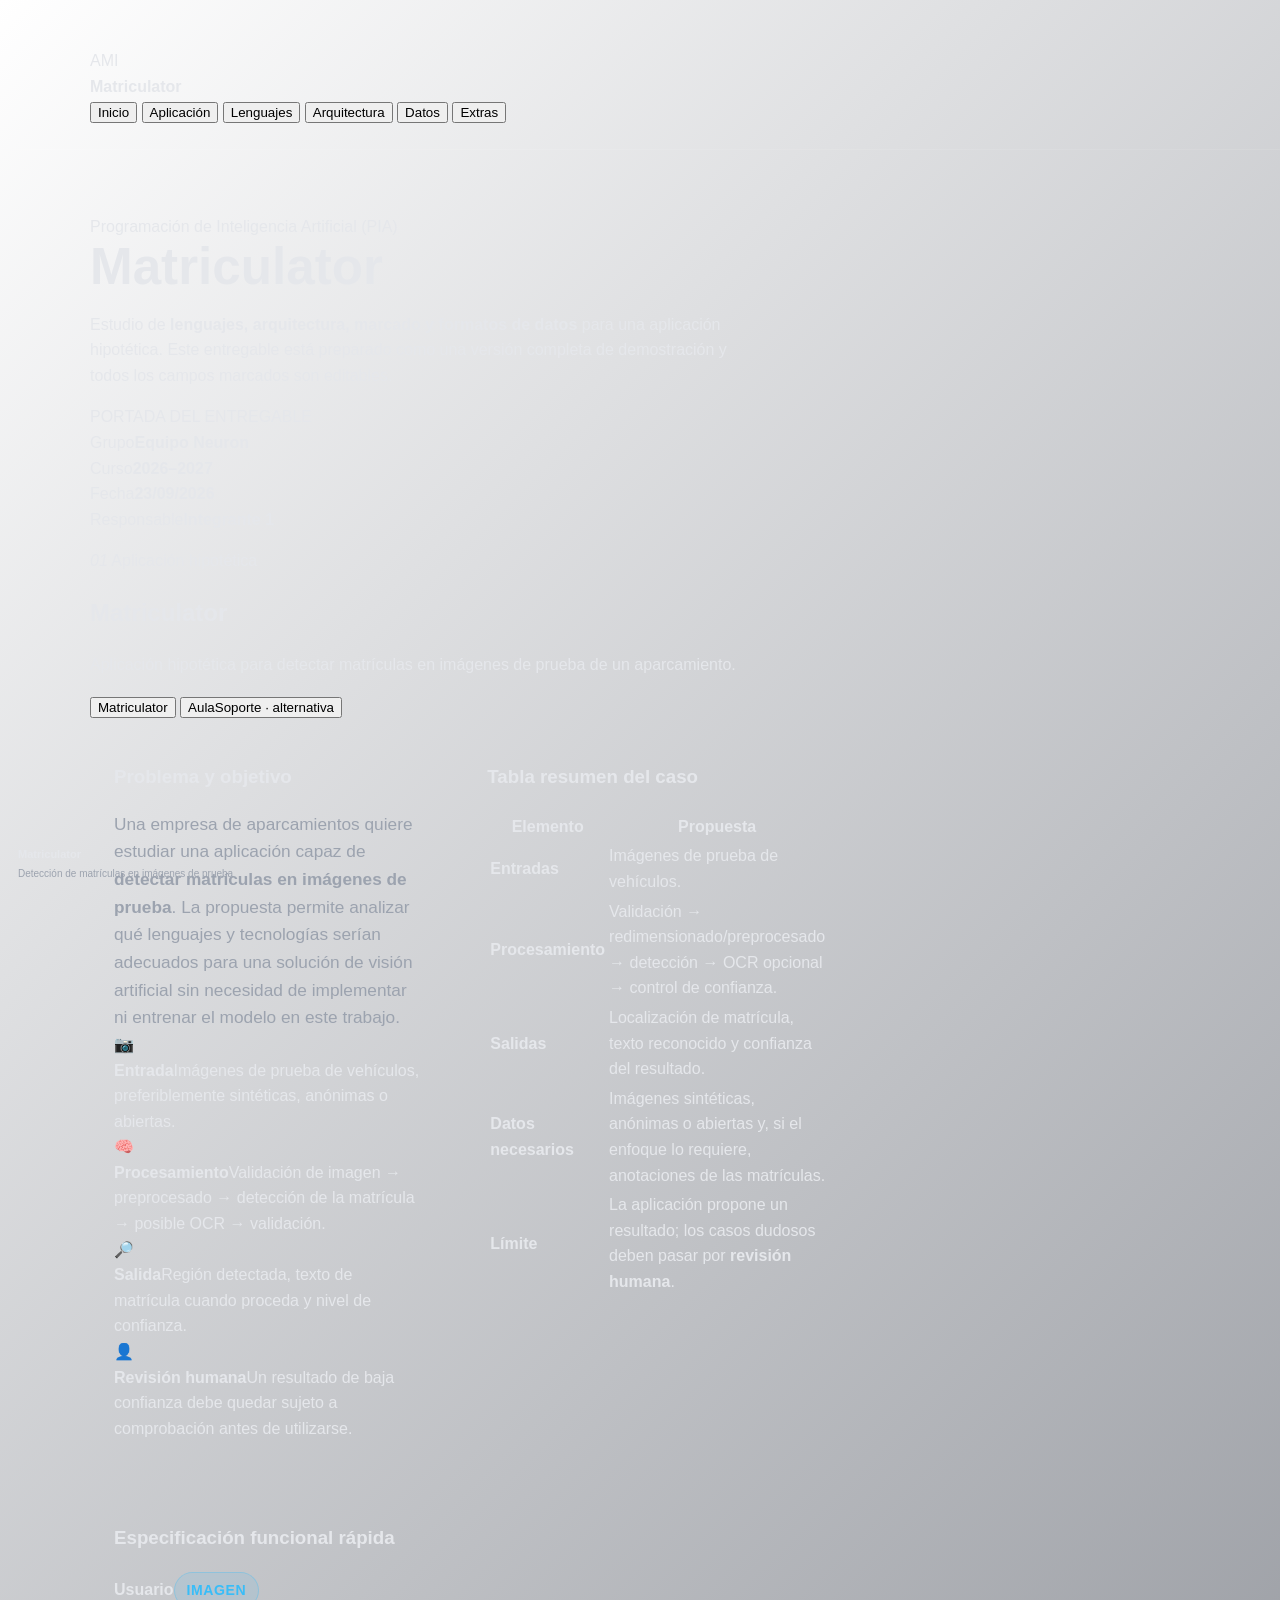
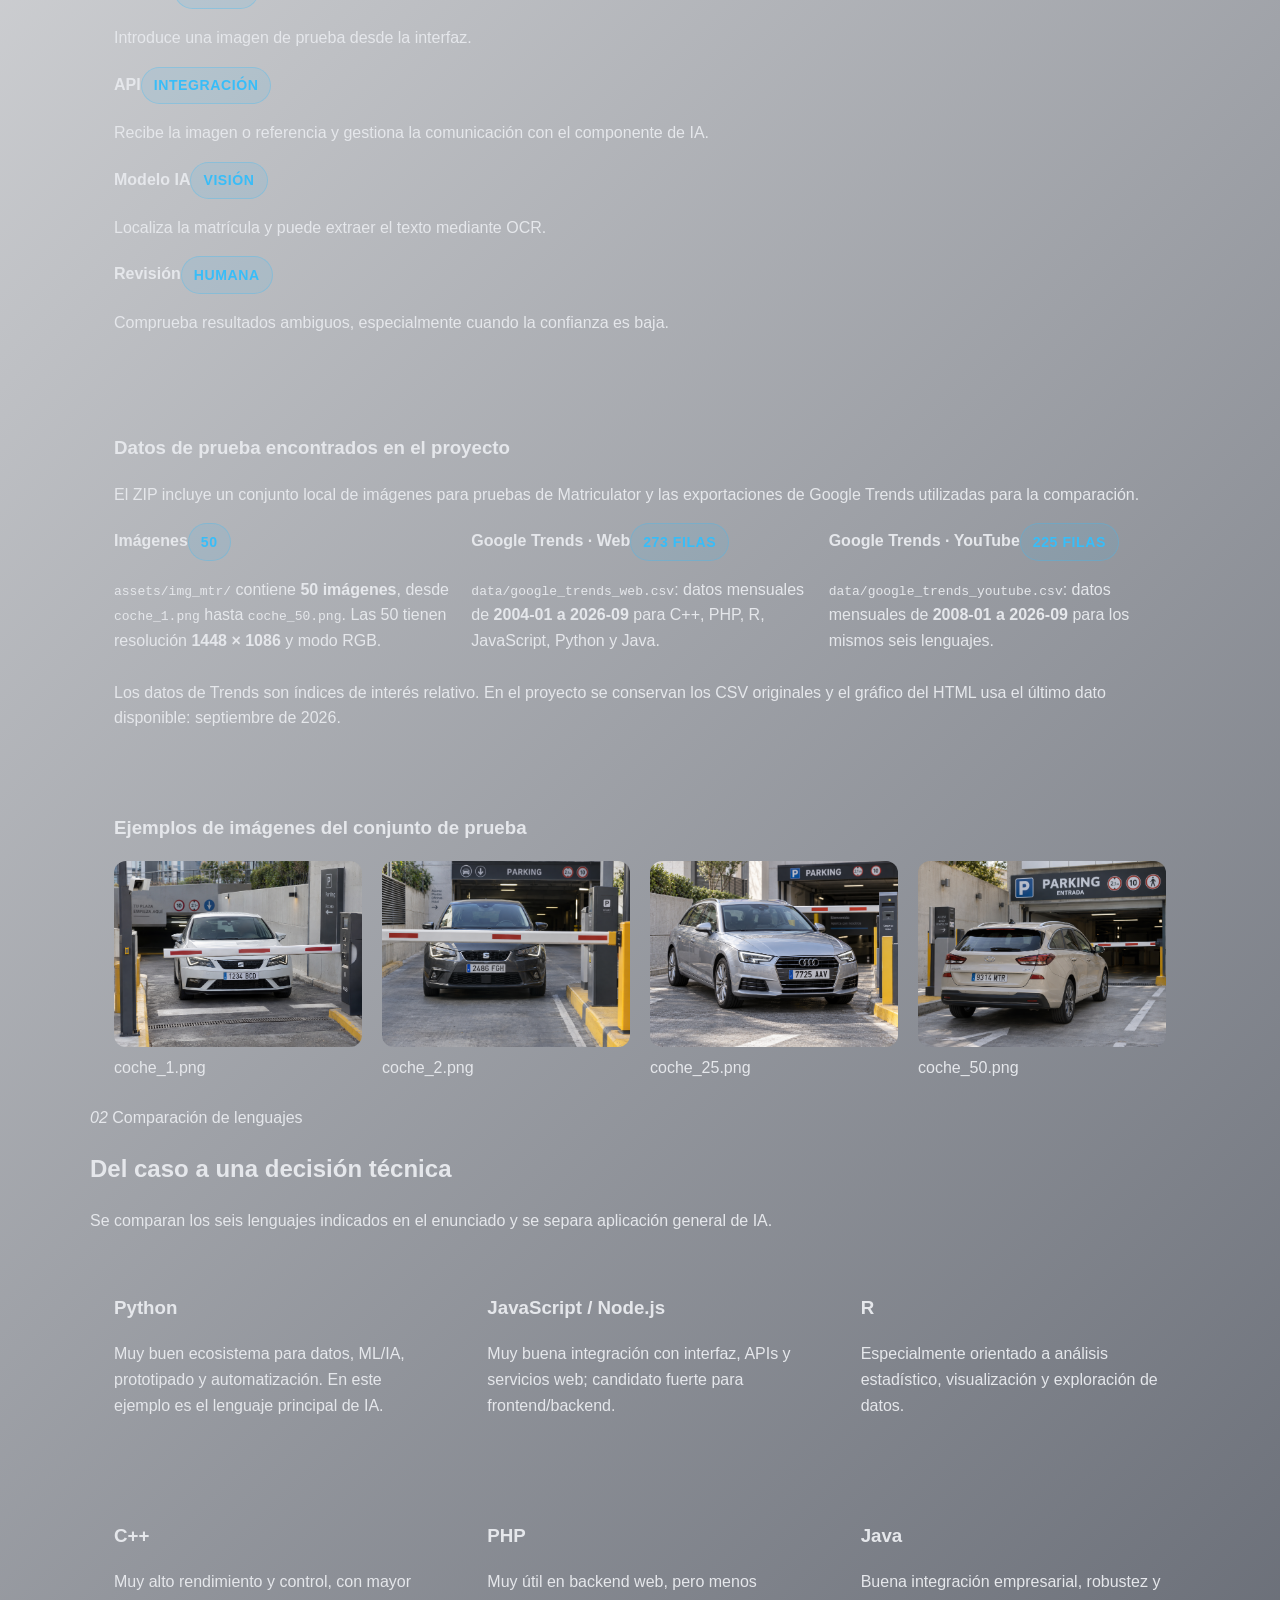
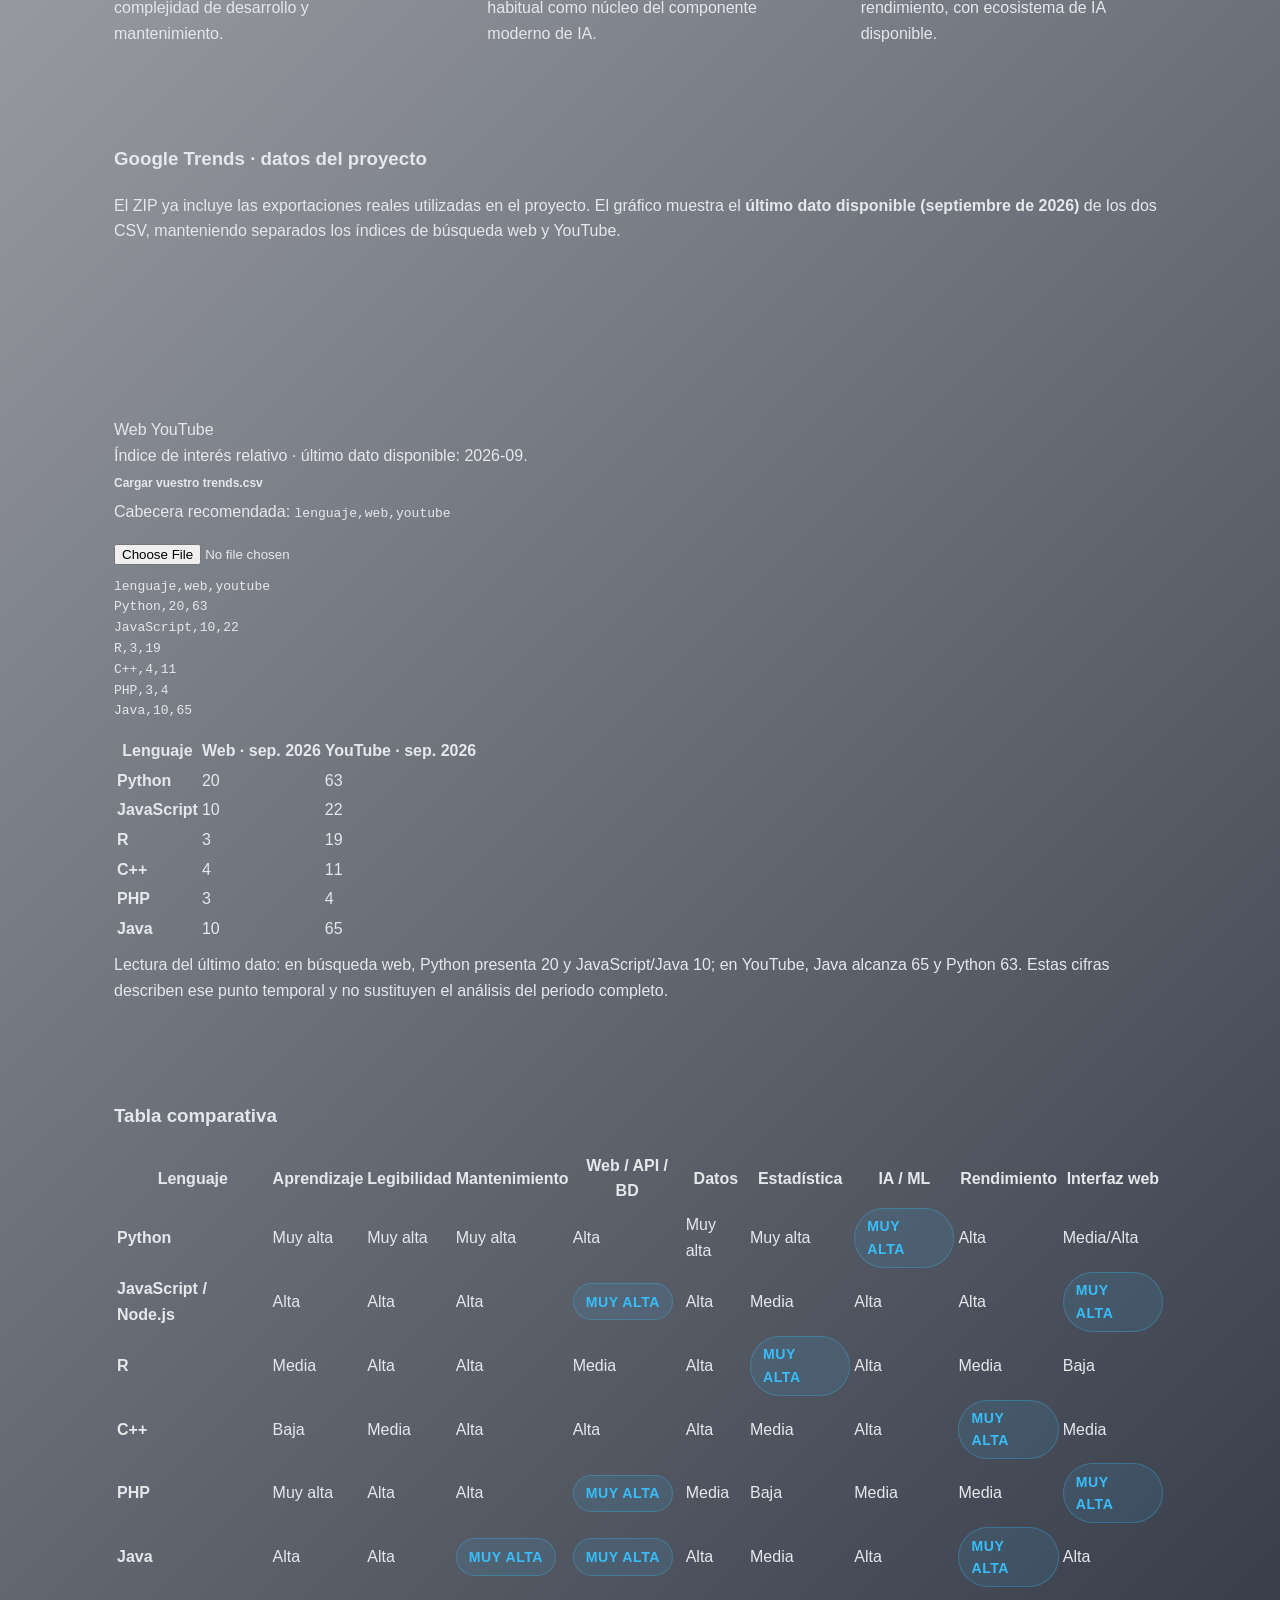
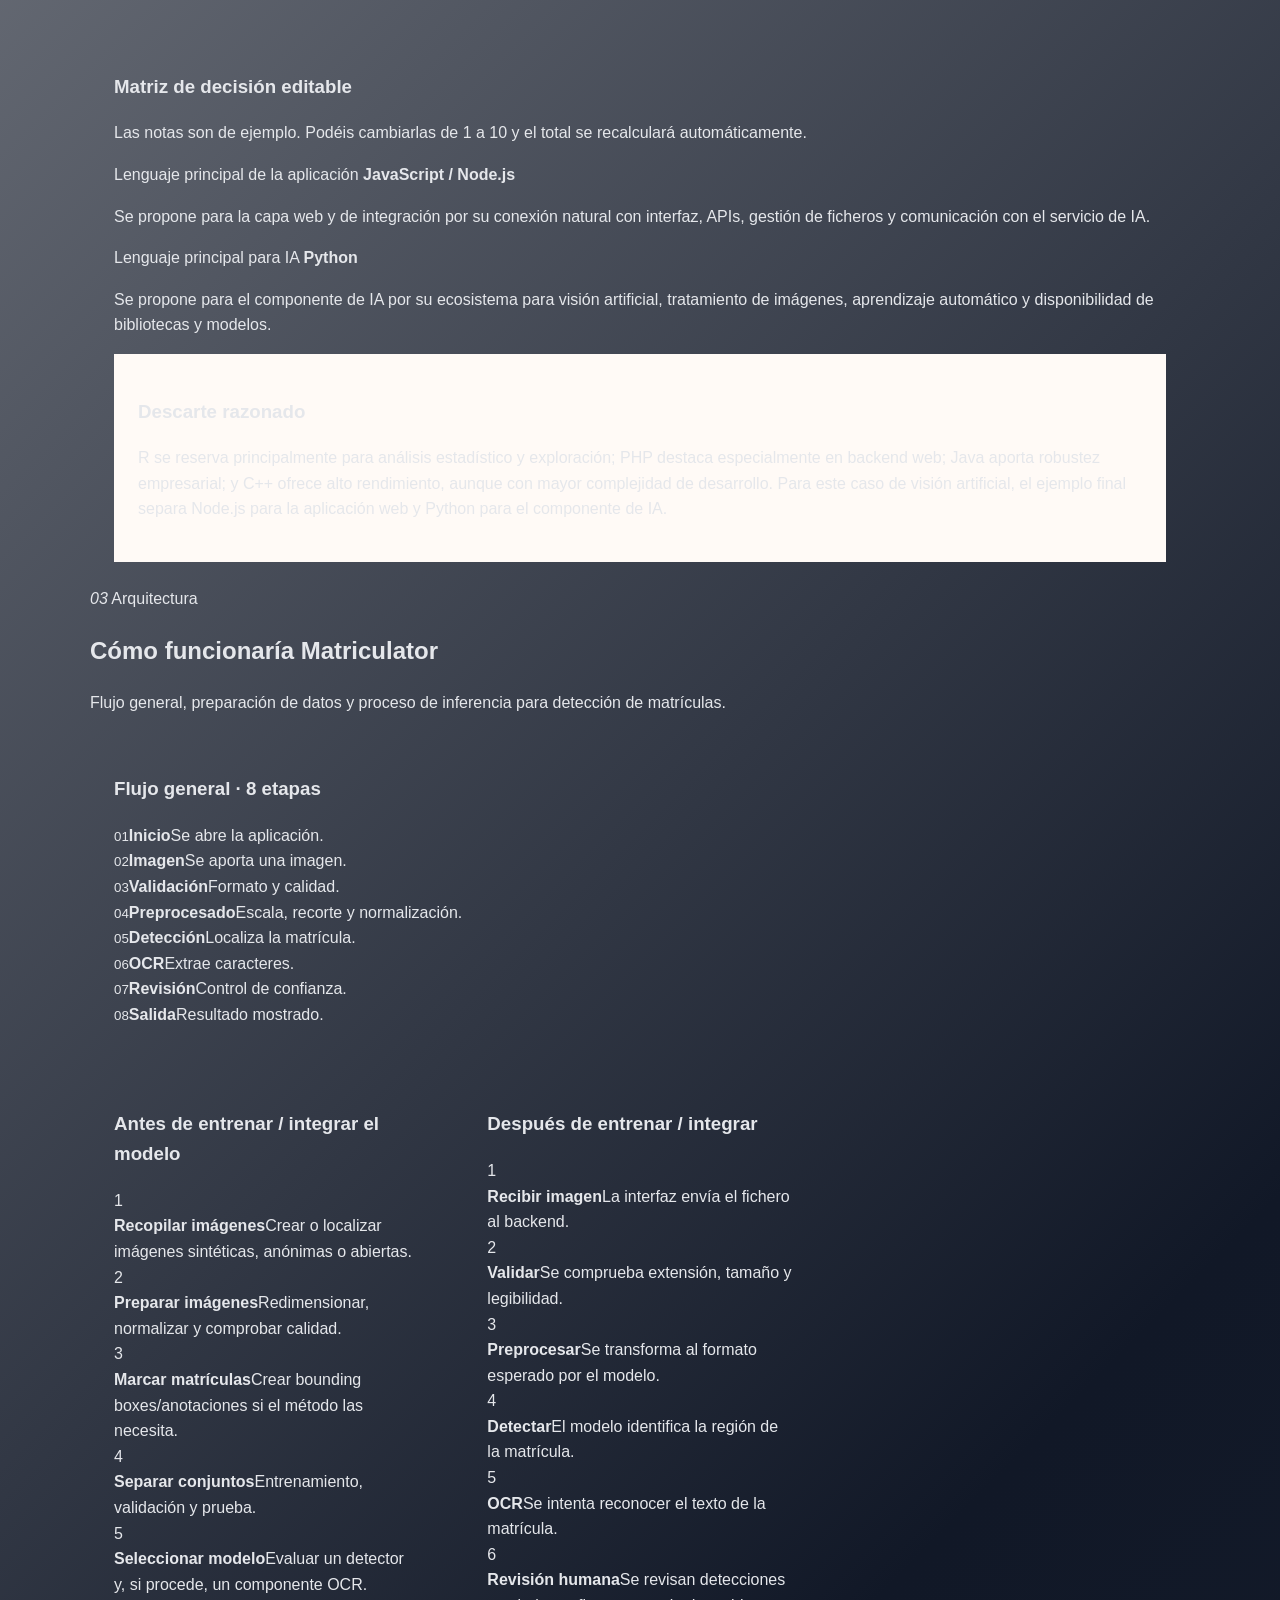
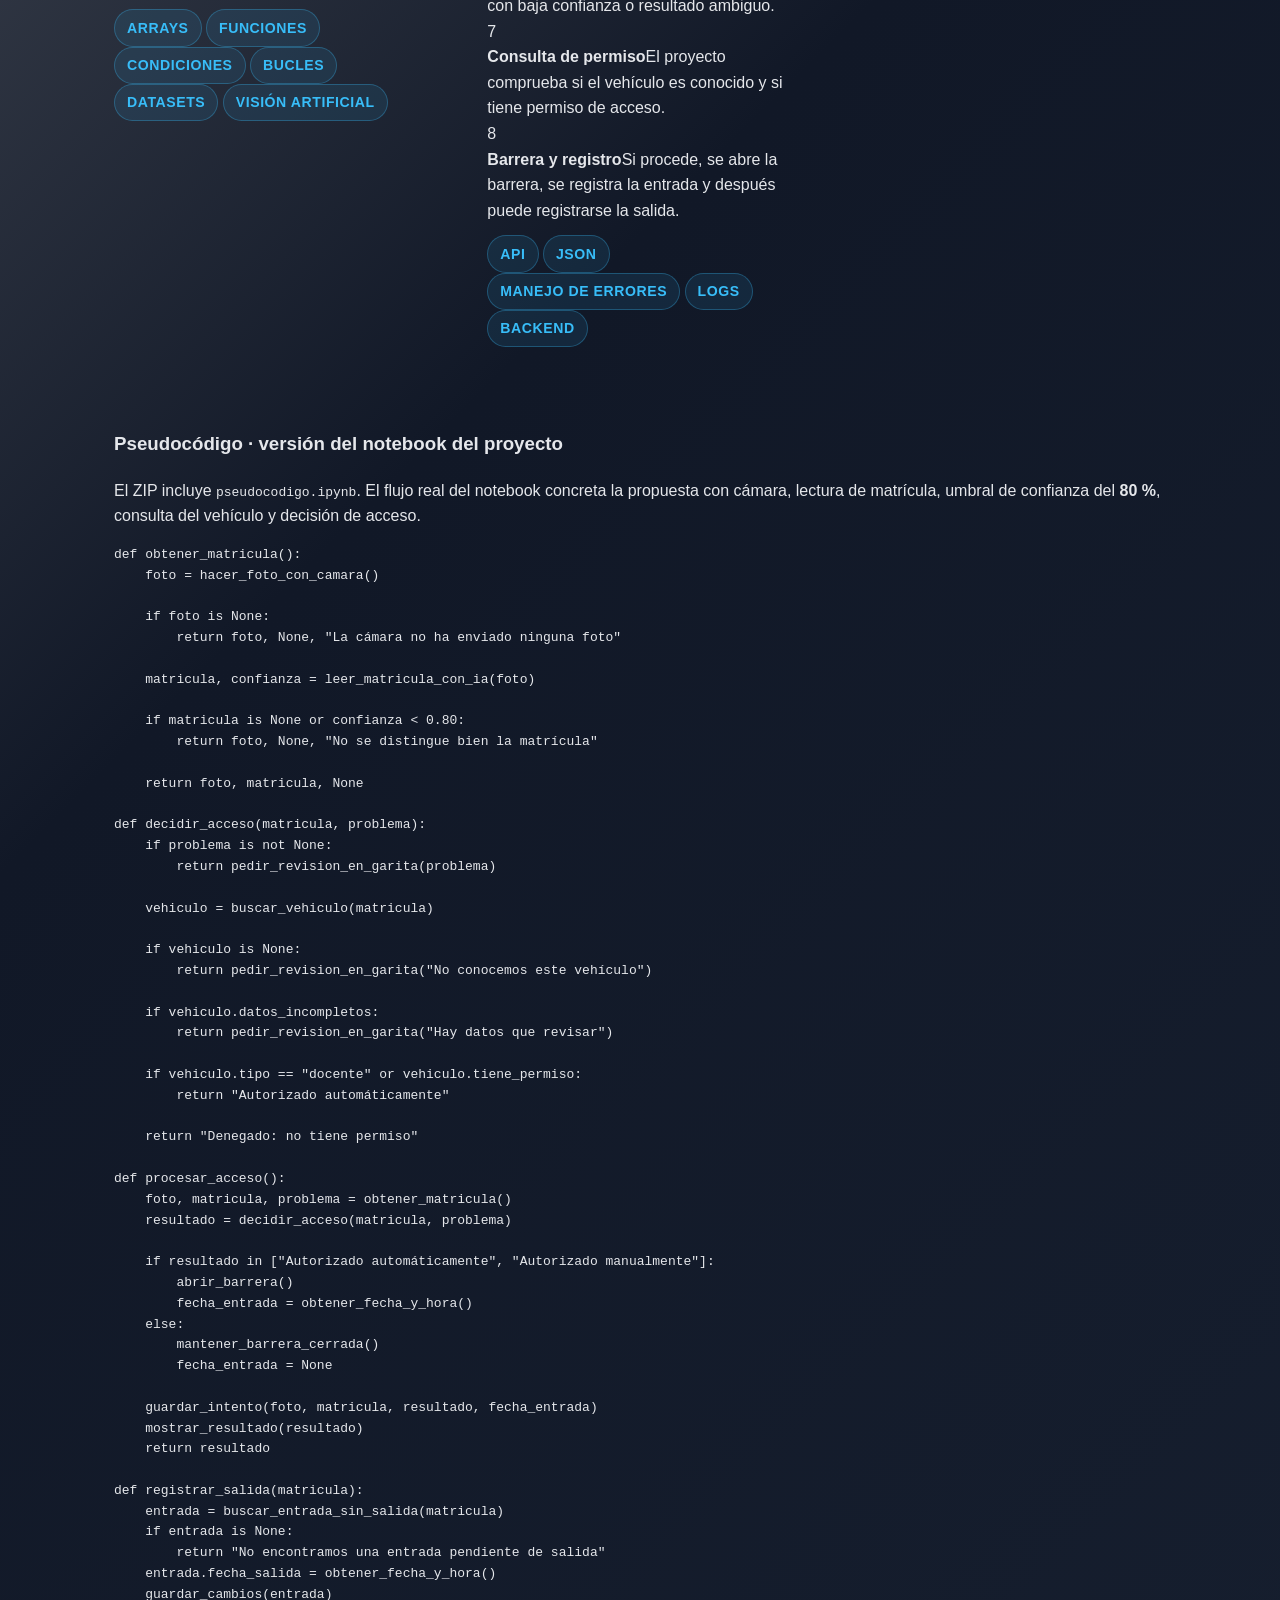
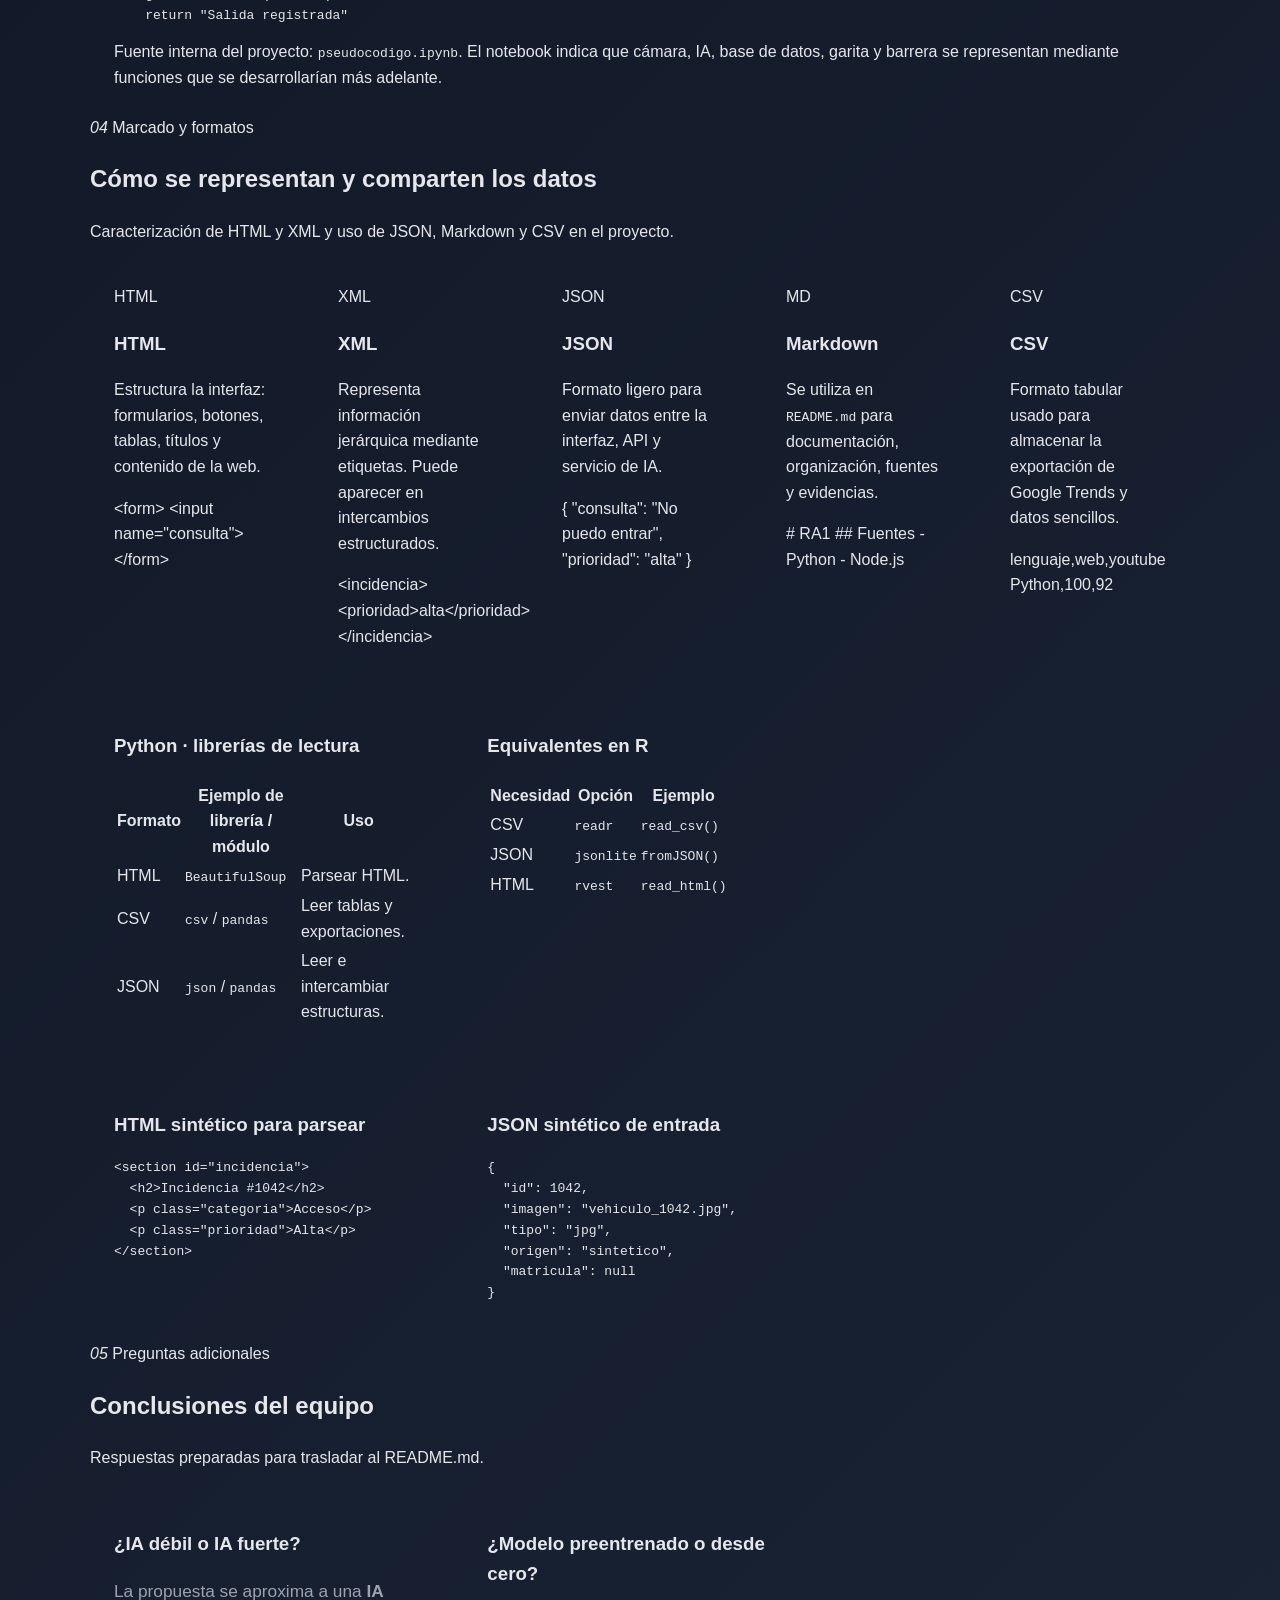
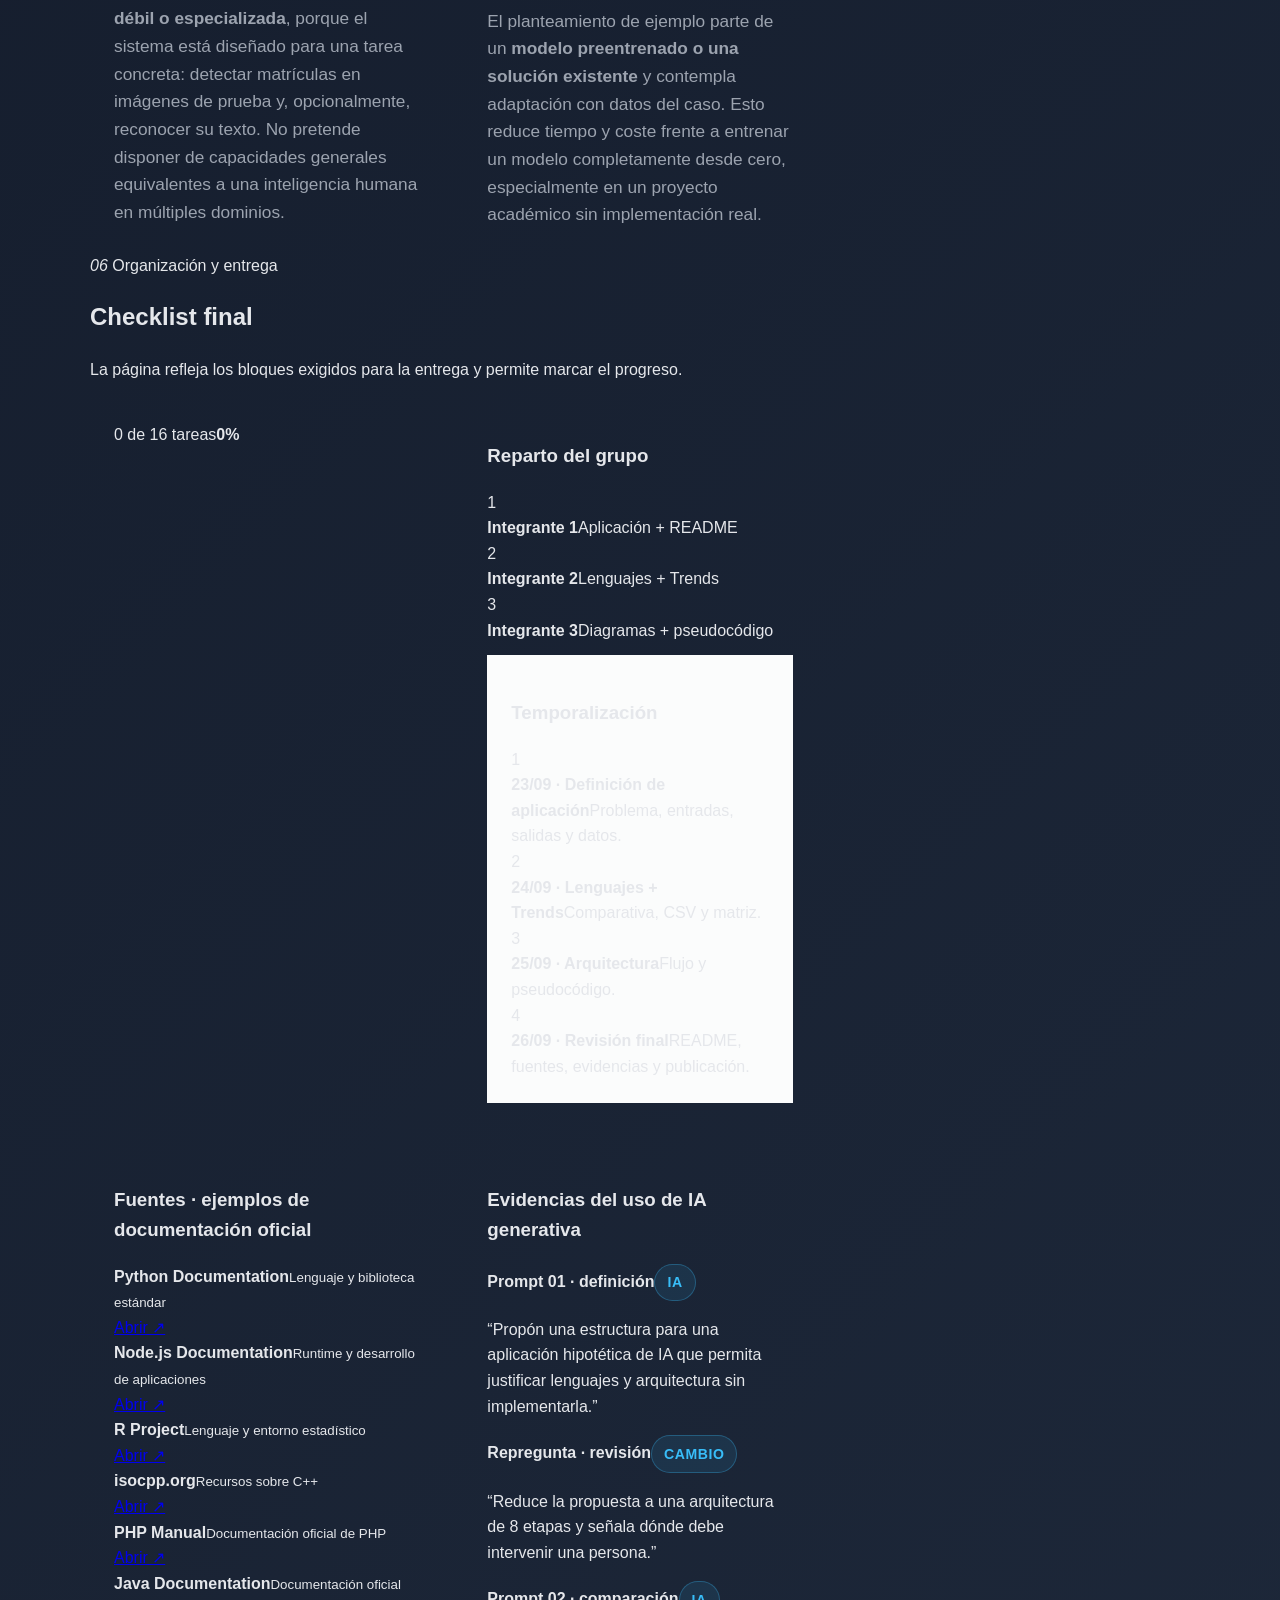
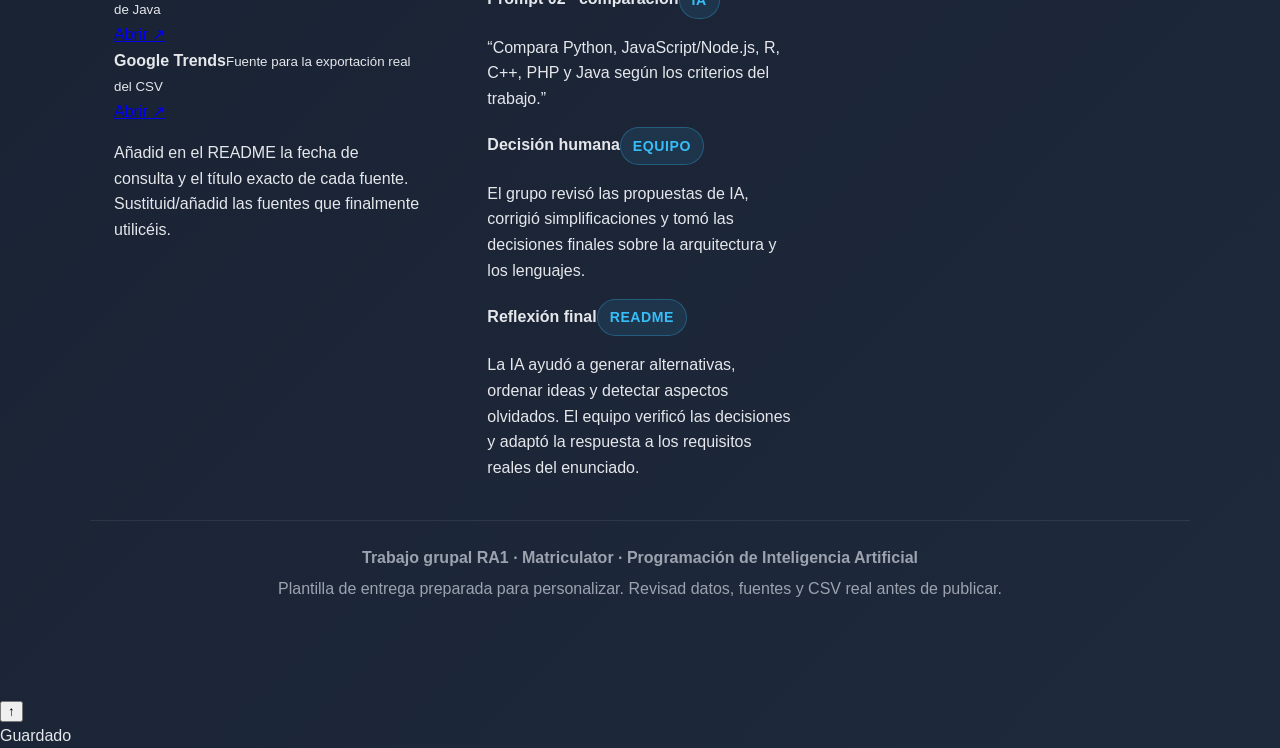
==== commit bd7ecb6a: "añado index" ====
--- a/index.html
+++ b/index.html
@@ -1,1119 +1,579 @@
-<!DOCTYPE html>
-<html lang="es">
-<head>
-<meta charset="UTF-8">
-<meta name="viewport" content="width=device-width, initial-scale=1.0">
-<title>RA1 · Matriculator | Entregable de Inteligencia Artificial</title>
-<meta name="description" content="Entregable RA1 de Programación de Inteligencia Artificial · Matriculator">
-<style>
-:root{
-  --ink:#203f4c;
-  --ink-2:#315666;
-  --muted:#71838c;
-  --paper:#f7f4ef;
-  --white:#ffffff;
-  --line:#dbe4e6;
-  --green:#20966f;
-  --green-dark:#17745a;
-  --blue:#3f9dc8;
-  --orange:#ea7b3c;
-  --yellow:#efc448;
-  --red:#df5d59;
-  --pink:#ee87a3;
-  --cream:#fffaf4;
-  --shadow:0 14px 35px rgba(32,63,76,.09);
-  --shadow-soft:0 8px 22px rgba(32,63,76,.06);
-  --radius:20px;
-}
-
-*{box-sizing:border-box}
-html{scroll-behavior:smooth}
-body{
-  margin:0;
-  color:var(--ink);
-  font-family:Inter, ui-sans-serif, system-ui, -apple-system, BlinkMacSystemFont,"Segoe UI",sans-serif;
-  background:
-    radial-gradient(circle at 15% 5%,rgba(63,157,200,.12),transparent 23%),
-    radial-gradient(circle at 92% 9%,rgba(238,135,163,.13),transparent 24%),
-    var(--paper);
-  line-height:1.55;
-}
-button,input,textarea,select{font:inherit}
-button{cursor:pointer}
-a{color:inherit}
-img{max-width:100%}
-
-.container{width:min(1180px,calc(100% - 34px));margin:auto}
-.topline{height:7px;background:linear-gradient(90deg,var(--red) 0 16%,var(--pink) 16% 32%,var(--orange) 32% 48%,var(--yellow) 48% 64%,var(--green) 64% 82%,var(--blue) 82% 100%)}
-
-header{
-  position:sticky;top:0;z-index:50;
-  backdrop-filter:blur(15px);
-  background:rgba(247,244,239,.88);
-  border-bottom:1px solid rgba(219,228,230,.85);
-}
-.navbar{display:flex;align-items:center;justify-content:space-between;gap:20px;min-height:74px}
-.brand{display:flex;align-items:center;gap:12px}
-.brandmark{
-  width:44px;height:44px;border-radius:13px;
-  display:grid;place-items:center;
-  background:linear-gradient(135deg,var(--ink),#355d6d);
-  color:#fff;font-weight:900;letter-spacing:-.04em;
-  box-shadow:0 10px 22px rgba(32,63,76,.18)
-}
-.brandtext small{display:block;color:var(--green);font-weight:800;font-size:10px;letter-spacing:.14em;text-transform:uppercase}
-.brandtext strong{font-size:15px}
-.navlinks{display:flex;gap:5px;flex-wrap:wrap;justify-content:flex-end}
-.navlinks button{
-  border:0;background:transparent;color:var(--ink-2);
-  padding:9px 10px;border-radius:10px;font-weight:750;font-size:12px
-}
-.navlinks button:hover,.navlinks button.active{background:var(--white);box-shadow:var(--shadow-soft);color:var(--green)}
-.actions{display:flex;gap:8px}
-.btn{
-  border:1px solid var(--line);background:var(--white);color:var(--ink);
-  padding:9px 12px;border-radius:11px;font-weight:800;font-size:12px;
-  transition:.2s;box-shadow:0 4px 12px rgba(32,63,76,.04)
-}
-.btn:hover{transform:translateY(-1px)}
-.btn.primary{background:var(--green);border-color:var(--green);color:#fff}
-.btn.orange{background:var(--orange);border-color:var(--orange);color:#fff}
-.btn.ghost{background:transparent}
-.mobile{display:none}
-
-.hero{
-  padding:52px 0 34px;
-}
-.hero-grid{display:grid;grid-template-columns:1.25fr .75fr;gap:22px;align-items:stretch}
-.hero-main{
-  position:relative;overflow:hidden;padding:38px;border-radius:28px;
-  background:
-    radial-gradient(circle at 90% 15%,rgba(63,157,200,.22),transparent 26%),
-    linear-gradient(135deg,var(--ink),#274f61 72%,#345d6c);
-  color:#fff;box-shadow:var(--shadow)
-}
-.hero-main:after{
-  content:"";position:absolute;right:-70px;bottom:-100px;width:270px;height:270px;border-radius:50%;
-  border:48px solid rgba(238,135,163,.18)
-}
-.kicker{color:#b8efd9;font-weight:850;font-size:11px;letter-spacing:.18em;text-transform:uppercase}
-h1{font-size:clamp(34px,5vw,56px);line-height:1.02;letter-spacing:-.04em;margin:8px 0 15px;max-width:850px}
-.hero-main p{max-width:760px;color:#dae8eb;margin:0;font-size:14px}
-.meta-row{display:flex;gap:8px;flex-wrap:wrap;margin-top:19px}
-.pill{display:inline-flex;align-items:center;padding:6px 10px;border-radius:99px;font-size:10px;font-weight:850;letter-spacing:.02em}
-.pill.green{background:#dcf4eb;color:#166c54}.pill.blue{background:#e4f2fa;color:#236a8b}
-.pill.orange{background:#fff0e7;color:#ae4a17}.pill.pink{background:#fbe9ef;color:#a44c68}
-.pill.yellow{background:#fff7d9;color:#866509}.pill.dark{background:rgba(255,255,255,.11);color:#eaf4f5}
-
-.cover-card{
-  background:var(--white);border:1px solid var(--line);border-radius:28px;padding:25px;box-shadow:var(--shadow);
-  display:flex;flex-direction:column;justify-content:space-between
-}
-.cover-art{
-  min-height:190px;border-radius:21px;
-  background:
-   linear-gradient(140deg,rgba(32,150,111,.1),rgba(63,157,200,.09)),
-   repeating-linear-gradient(135deg,rgba(32,63,76,.04) 0 1px,transparent 1px 12px);
-  border:1px solid var(--line);padding:18px;position:relative;overflow:hidden
-}
-.cover-art .orb{position:absolute;border-radius:50%;filter:blur(.1px)}
-.orb.one{width:80px;height:80px;background:var(--red);right:18px;top:18px}
-.orb.two{width:62px;height:62px;background:var(--yellow);left:24px;bottom:24px}
-.orb.three{width:48px;height:48px;background:var(--blue);left:92px;top:25px}
-.orb.four{width:72px;height:72px;background:var(--pink);right:80px;bottom:-10px}
-.cover-art .label{position:relative;z-index:2;display:inline-block;background:rgba(255,255,255,.8);border:1px solid var(--line);padding:6px 10px;border-radius:9px;font-size:10px;font-weight:900}
-.cover-info{margin-top:16px;display:grid;grid-template-columns:1fr 1fr;gap:10px}
-.info-box{background:var(--cream);border:1px solid #eee2d5;border-radius:13px;padding:11px}
-.info-box span{display:block;color:var(--muted);font-size:10px}.info-box strong{font-size:13px}
-
-.section{padding:27px 0;scroll-margin-top:92px}
-.section-head{display:flex;justify-content:space-between;gap:16px;align-items:end;margin-bottom:15px}
-.section-head h2{font-size:28px;letter-spacing:-.03em;margin:0}
-.section-head p{color:var(--muted);font-size:12px;margin:4px 0 0}
-.section-number{
-  display:inline-flex;align-items:center;gap:8px;color:var(--green);font-size:11px;font-weight:900;
-  letter-spacing:.13em;text-transform:uppercase
-}
-.section-number i{width:27px;height:27px;border-radius:8px;display:grid;place-items:center;background:#def5ec;font-style:normal}
-
-.grid{display:grid;gap:16px}
-.grid-2{grid-template-columns:repeat(2,minmax(0,1fr))}
-.grid-3{grid-template-columns:repeat(3,minmax(0,1fr))}
-.grid-4{grid-template-columns:repeat(4,minmax(0,1fr))}
-.card{background:var(--white);border:1px solid var(--line);border-radius:var(--radius);padding:20px;box-shadow:var(--shadow-soft)}
-.card h3{margin:0 0 7px;font-size:16px}
-.card p{margin:0;color:var(--muted);font-size:12px}
-.card .lead{font-size:14px;color:var(--ink)}
-.card.accent-green{border-top:4px solid var(--green)}
-.card.accent-blue{border-top:4px solid var(--blue)}
-.card.accent-orange{border-top:4px solid var(--orange)}
-.card.accent-pink{border-top:4px solid var(--pink)}
-.card.accent-yellow{border-top:4px solid var(--yellow)}
-
-.tabbar{display:inline-flex;gap:4px;padding:4px;background:#ecf1f2;border-radius:12px}
-.tabbar button{border:0;background:transparent;padding:8px 11px;border-radius:9px;color:var(--muted);font-weight:800;font-size:11px}
-.tabbar button.active{background:var(--white);color:var(--ink);box-shadow:0 3px 10px rgba(32,63,76,.08)}
-
-.kpi-grid{display:grid;grid-template-columns:repeat(4,1fr);gap:10px;margin-top:17px}
-.kpi{border:1px solid var(--line);border-radius:14px;padding:12px;background:#fcfdfd}
-.kpi strong{display:block;font-size:21px;letter-spacing:-.04em}
-.kpi span{font-size:10px;color:var(--muted)}
-.progress-track{height:8px;border-radius:99px;background:#edf2f3;overflow:hidden;margin-top:11px}
-.progress-fill{height:100%;width:0;background:linear-gradient(90deg,var(--green),var(--blue));transition:.3s}
-
-.feature-list{display:grid;gap:9px;margin-top:14px}
-.feature{display:grid;grid-template-columns:32px 1fr;gap:10px;padding:10px 0;border-bottom:1px solid #edf1f2}
-.feature:last-child{border-bottom:0}
-.icon{
-  width:32px;height:32px;border-radius:10px;display:grid;place-items:center;font-size:16px;background:#f0f5f5
-}
-.feature strong{font-size:12px}.feature span{display:block;color:var(--muted);font-size:11px}
-
-table{width:100%;border-collapse:collapse}
-th,td{padding:10px;border-bottom:1px solid var(--line);font-size:11px;text-align:left;vertical-align:top}
-th{font-size:9px;text-transform:uppercase;letter-spacing:.1em;color:#7a8c95;background:#fbfcfc}
-tr:last-child td{border-bottom:0}
-.scroll{overflow:auto;border:1px solid var(--line);border-radius:14px}
-.tag{padding:4px 7px;border-radius:99px;font-size:9px;font-weight:900;display:inline-block}
-.tag.green{background:#e7f7f0;color:#18765b}.tag.blue{background:#e8f4fb;color:#2f7799}
-.tag.orange{background:#fff0e8;color:#a94f22}.tag.red{background:#fdeceb;color:#aa4747}
-.tag.purple{background:#efeafc;color:#65539c}.tag.yellow{background:#fff6d4;color:#84680c}
-
-.definition-grid{display:grid;grid-template-columns:repeat(4,1fr);gap:10px}
-.definition{padding:13px;border:1px solid var(--line);border-radius:14px;background:#fcfdfd}
-.definition .head{display:flex;justify-content:space-between;align-items:center;gap:10px}
-.definition strong{font-size:12px}.definition p{margin-top:7px;font-size:11px}
-
-.flow{display:flex;align-items:center;gap:8px;overflow:auto;padding:3px 2px 13px}
-.flow-step{min-width:137px;border:1px solid var(--line);border-radius:14px;padding:12px;background:linear-gradient(180deg,#fff,#fbfcfc);position:relative}
-.flow-step:not(:last-child):after{content:"→";position:absolute;right:-15px;top:50%;transform:translateY(-50%);font-weight:900;color:#9baeb6}
-.flow-step small{display:block;color:var(--green);text-transform:uppercase;font-weight:900;font-size:9px;letter-spacing:.08em}
-.flow-step strong{display:block;font-size:12px;margin-top:3px}.flow-step span{display:block;color:var(--muted);font-size:10px;margin-top:4px}
-
-.timeline{display:grid;gap:9px}
-.timeline-row{display:grid;grid-template-columns:29px 1fr;gap:9px}
-.timeline-num{width:29px;height:29px;border-radius:8px;display:grid;place-items:center;background:#eaf5f1;color:var(--green);font-size:11px;font-weight:900}
-.timeline-box{border:1px solid var(--line);border-radius:11px;padding:8px 10px}
-.timeline-box strong{font-size:11px}.timeline-box span{display:block;color:var(--muted);font-size:10px;margin-top:2px}
-
-.code{
-  background:#18333f;color:#e3f1f3;padding:14px;border-radius:13px;overflow:auto;
-  font:11px/1.65 ui-monospace,SFMono-Regular,Menlo,Consolas,monospace;
-  margin-top:12px
-}
-code{font-family:ui-monospace,SFMono-Regular,Menlo,Consolas,monospace;background:#eff3f4;padding:2px 5px;border-radius:6px;font-size:10px}
-
-.chart-wrap{display:grid;grid-template-columns:1.15fr .85fr;gap:15px}
-.chart-card{min-height:330px}
-.chart-box{height:270px;border:1px solid var(--line);border-radius:13px;padding:8px;margin-top:11px;background:#fbfcfc}
-canvas{width:100%;height:100%}
-.legend{display:flex;gap:10px;flex-wrap:wrap;margin-top:8px}
-.legend span{display:inline-flex;align-items:center;gap:5px;font-size:9px;color:var(--muted)}
-.dot{width:8px;height:8px;border-radius:50%;display:inline-block}
-.upload{border:1px dashed #bccbd0;background:#fbfdfd;border-radius:13px;padding:14px}
-.upload input{max-width:100%;margin-top:8px;font-size:11px}
-.small-note{color:var(--muted);font-size:10px;margin-top:8px}
-
-.matrix td,.matrix th{text-align:center;white-space:nowrap}
-.matrix td:first-child,.matrix th:first-child{text-align:left}
-.matrix input{
-  width:52px;padding:6px;border:1px solid var(--line);border-radius:8px;text-align:center;background:#fff
-}
-.matrix tfoot td{font-weight:900;background:#f8fbfb}
-.selected-cell{background:#e8f6f1!important;color:#176c56}
-.decisions{display:grid;grid-template-columns:1fr 1fr;gap:12px;margin-top:13px}
-.decision{border-radius:15px;padding:14px;border:1px solid var(--line)}
-.decision.green{background:#effaf6;border-color:#caebdf}.decision.blue{background:#eef7fc;border-color:#d2e8f3}
-.decision span{display:block;font-size:9px;text-transform:uppercase;letter-spacing:.1em;color:var(--muted);font-weight:900}
-.decision strong{display:block;font-size:18px;margin-top:3px}
-.decision p{margin-top:7px}
-
-.format{height:100%;display:flex;flex-direction:column}
-.format-icon{
-  width:43px;height:43px;border-radius:12px;display:grid;place-items:center;font-weight:950;font-size:15px;margin-bottom:12px
-}
-.fhtml{background:#ffe9e3;color:#b94e28}.fxml{background:#fff4cf;color:#85680d}.fjson{background:#e8f7f1;color:#18755b}
-.fmd{background:#e9f2fb;color:#2e6f96}.fcsv{background:#f8e8ee;color:#9d4c68}
-
-.checklist{display:grid;gap:8px}
-.check{
-  display:flex;gap:10px;align-items:flex-start;padding:10px 11px;border:1px solid var(--line);border-radius:11px;
-  transition:.2s;background:#fff
-}
-.check.done{background:#effaf6;border-color:#cdeade}
-.check input{margin-top:2px;accent-color:var(--green)}
-.check label{font-size:11px;cursor:pointer}
-.overview-progress{display:flex;justify-content:space-between;margin-bottom:7px;font-size:10px;color:var(--muted)}
-
-.editable{
-  outline:none;border:1px dashed transparent;border-radius:8px;padding:4px
-}
-.editable:hover,.editable:focus{border-color:#b6c8cf;background:#fbfdfd}
-
-.people{display:grid;grid-template-columns:repeat(4,1fr);gap:10px}
-.person{padding:12px;border:1px solid var(--line);border-radius:13px;background:linear-gradient(180deg,#fff,#fbfcfc)}
-.avatar{width:36px;height:36px;border-radius:11px;display:grid;place-items:center;color:#fff;font-weight:900;margin-bottom:9px}
-.a1{background:var(--green)}.a2{background:var(--blue)}.a3{background:var(--orange)}.a4{background:var(--pink)}
-.person strong{font-size:11px}.person span{display:block;color:var(--muted);font-size:10px;margin-top:2px}
-
-.source-list{display:grid;gap:8px}
-.source{
-  display:flex;align-items:center;justify-content:space-between;gap:10px;padding:10px 11px;border:1px solid var(--line);border-radius:11px;background:#fff
-}
-.source strong{font-size:11px}.source small{display:block;color:var(--muted);font-size:9px;margin-top:2px}
-.source a{font-size:10px;color:var(--green);font-weight:850;text-decoration:none}
-.source a:hover{text-decoration:underline}
-
-.ai-evidence{display:grid;gap:9px}
-.ai-item{border:1px solid var(--line);border-radius:12px;padding:11px;background:#fff}
-.ai-item .top{display:flex;justify-content:space-between;gap:10px;align-items:center}
-.ai-item strong{font-size:11px}.ai-item p{margin-top:5px}
-.badge-ai{background:#efe9fb;color:#67519f}
-
-.rubric{display:grid;gap:8px}
-.rubric-row{display:grid;grid-template-columns:1.35fr .55fr 1fr;gap:10px;padding:9px 0;border-bottom:1px solid var(--line);align-items:center}
-.rubric-row:last-child{border-bottom:0}
-.rubric-row div{font-size:10px}
-.rubric-head{font-size:9px!important;text-transform:uppercase;letter-spacing:.08em;color:var(--muted);font-weight:900}
-.total-box{margin-top:12px;padding:14px;border-radius:14px;background:linear-gradient(135deg,var(--ink),#315d6d);color:#fff;display:flex;justify-content:space-between;align-items:center}
-.total-box small{color:#c6d9de}.total-box strong{font-size:27px}
-
-footer{padding:38px 0 58px;text-align:center;color:var(--muted);font-size:10px}
-
-.toast{
-  position:fixed;right:19px;bottom:18px;z-index:100;
-  padding:10px 13px;border-radius:11px;background:var(--ink);color:#fff;font-size:11px;
-  box-shadow:var(--shadow);opacity:0;transform:translateY(10px);pointer-events:none;transition:.25s
-}
-.toast.show{opacity:1;transform:translateY(0)}
-.backtop{
-  position:fixed;right:18px;bottom:61px;z-index:90;width:38px;height:38px;border-radius:50%;
-  border:1px solid var(--line);background:#fff;color:var(--ink);box-shadow:var(--shadow)
-}
-
-@media(max-width:1050px){
-  .navlinks{display:none}
-  .mobile{display:inline-flex}
-  .hero-grid,.chart-wrap{grid-template-columns:1fr}
-  .grid-4{grid-template-columns:repeat(2,1fr)}
-  .definition-grid{grid-template-columns:repeat(2,1fr)}
-  .people{grid-template-columns:repeat(2,1fr)}
-}
-@media(max-width:720px){
-  .container{width:min(100% - 24px,1180px)}
-  .navbar{min-height:66px}.brandtext strong{font-size:13px}
-  .actions .btn:not(.mobile){display:none}
-  .hero{padding-top:26px}
-  .hero-main,.cover-card{padding:22px;border-radius:21px}
-  .grid-2,.grid-3,.grid-4,.decisions{grid-template-columns:1fr}
-  .kpi-grid{grid-template-columns:repeat(2,1fr)}
-  .definition-grid,.people{grid-template-columns:1fr 1fr}
-  .section-head{align-items:start;flex-direction:column}
-}
-@media print{
-  header,.actions,.backtop,.toast,.upload{display:none!important}
-  body{background:#fff}
-  .hero-main,.cover-card,.card{box-shadow:none}
-  .section{break-inside:avoid}
-  .container{width:100%}
-}
-</style>
-</head>
-<body>
-<div class="topline"></div>
-
-<header>
-  <div class="container navbar">
-    <div class="brand">
-      <div class="brandmark">AI</div>
-      <div class="brandtext">
-        <small>RA1 · Entregable</small>
-        <strong>Lenguajes de programación para IA</strong>
-      </div>
-    </div>
-    <div class="navlinks" id="navlinks">
-      <button class="active" data-target="inicio">Inicio</button>
-      <button data-target="aplicacion">Aplicación</button>
-      <button data-target="lenguajes">Lenguajes</button>
-      <button data-target="arquitectura">Arquitectura</button>
-      <button data-target="datos">Datos</button>
-      <button data-target="extras">Extras</button>
-      <button data-target="entrega">Entrega</button>
-    </div>
-    <div class="actions">
-      <button class="btn mobile" id="mobileMenu">☰</button>
-      <button class="btn" id="reset">↺</button>
-      <button class="btn primary" id="print">Imprimir</button>
-    </div>
-  </div>
-</header>
-
-<main>
-  <div class="container">
-
-    <section class="hero" id="inicio">
-      <div class="hero-grid">
-        <div class="hero-main">
-          <div class="kicker">Módulo · Programación de Inteligencia Artificial</div>
-          <h1>Propuesta técnica de una aplicación de IA</h1>
-          <p>
-            Estudio de <strong>lenguajes, arquitectura, marcado y formatos de datos</strong>
-            para una aplicación hipotética. Este entregable está preparado como una versión
-            completa de demostración y todos los campos marcados son editables.
-          </p>
-          <div class="meta-row">
-            <span class="pill dark">RA1</span>
-            <span class="pill dark">Matriculator</span>
-            <span class="pill dark">Trabajo grupal</span>
-            <span class="pill dark">2026–2027</span>
-          </div>
-          <div class="kpi-grid">
-            <div class="kpi"><strong>10/10</strong><span>Estructura de la entrega</span></div>
-            <div class="kpi"><strong id="heroPct">0%</strong><span>Checklist completado</span></div>
-            <div class="kpi"><strong>6</strong><span>Lenguajes comparados</span></div>
-            <div class="kpi"><strong>5</strong><span>Formatos tratados</span></div>
-          </div>
-          <div class="progress-track"><div class="progress-fill" id="heroProgress"></div></div>
-        </div>
-
-        <aside class="cover-card">
-          <div class="cover-art">
-            <span class="label">PORTADA DEL ENTREGABLE</span>
-            <div class="orb one"></div>
-            <div class="orb two"></div>
-            <div class="orb three"></div>
-            <div class="orb four"></div>
-            <div style="position:absolute;left:18px;bottom:18px;right:18px;z-index:3">
-              <div style="font-size:11px;font-weight:900;color:var(--ink)">AulaSoporte</div>
-              <div style="font-size:10px;color:var(--muted);margin-top:2px">Detección de matrículas en imágenes de prueba</div>
-            </div>
-          </div>
-          <div class="cover-info">
-            <div class="info-box"><span>Grupo</span><strong contenteditable="true" class="editable">Equipo Neuron</strong></div>
-            <div class="info-box"><span>Curso</span><strong contenteditable="true" class="editable">2026–2027</strong></div>
-            <div class="info-box"><span>Fecha</span><strong contenteditable="true" class="editable">23/09/2026</strong></div>
-            <div class="info-box"><span>Responsable</span><strong contenteditable="true" class="editable">Integrante 1</strong></div>
-          </div>
-        </aside>
-      </div>
-    </section>
-
-    <section class="section" id="aplicacion">
-      <div class="section-head">
-        <div>
-          <div class="section-number"><i>01</i> Aplicación hipotética</div>
-          <h2>Matriculator</h2>
-          <p>Aplicación hipotética para detectar matrículas en imágenes de prueba de un aparcamiento.</p>
-        </div>
-        <div class="tabbar" id="appTabs">
-          <button class="active" data-app="matri">Matriculator</button>
-          <button data-app="aula">AulaSoporte · alternativa</button>
-        </div>
-      </div>
-
-      <div id="appMatri" class="grid grid-2">
-        <div class="card accent-orange">
-          <h3>Problema y objetivo</h3>
-          <p class="lead">
-            Una empresa de aparcamientos quiere estudiar una aplicación capaz de
-            <strong>detectar matrículas en imágenes de prueba</strong>. La propuesta
-            permite analizar qué lenguajes y tecnologías serían adecuados para una solución
-            de visión artificial sin necesidad de implementar ni entrenar el modelo en este trabajo.
-          </p>
-          <div class="feature-list">
-            <div class="feature"><div class="icon">📷</div><div><strong>Entrada</strong><span>Imágenes de prueba de vehículos, preferiblemente sintéticas, anónimas o abiertas.</span></div></div>
-            <div class="feature"><div class="icon">🧠</div><div><strong>Procesamiento</strong><span>Validación de imagen → preprocesado → detección de la matrícula → posible OCR → validación.</span></div></div>
-            <div class="feature"><div class="icon">🔎</div><div><strong>Salida</strong><span>Región detectada, texto de matrícula cuando proceda y nivel de confianza.</span></div></div>
-            <div class="feature"><div class="icon">👤</div><div><strong>Revisión humana</strong><span>Un resultado de baja confianza debe quedar sujeto a comprobación antes de utilizarse.</span></div></div>
-          </div>
-        </div>
-
-        <div class="card">
-          <h3>Tabla resumen del caso</h3>
-          <div class="scroll" style="margin-top:10px">
-            <table>
-              <thead><tr><th>Elemento</th><th>Propuesta</th></tr></thead>
-              <tbody>
-                <tr><td><strong>Entradas</strong></td><td>Imágenes de prueba de vehículos.</td></tr>
-                <tr><td><strong>Procesamiento</strong></td><td>Validación → redimensionado/preprocesado → detección → OCR opcional → control de confianza.</td></tr>
-                <tr><td><strong>Salidas</strong></td><td>Localización de matrícula, texto reconocido y confianza del resultado.</td></tr>
-                <tr><td><strong>Datos necesarios</strong></td><td>Imágenes sintéticas, anónimas o abiertas y, si el enfoque lo requiere, anotaciones de las matrículas.</td></tr>
-                <tr><td><strong>Límite</strong></td><td>La aplicación propone un resultado; los casos dudosos deben pasar por <strong>revisión humana</strong>.</td></tr>
-              </tbody>
-            </table>
-          </div>
-        </div>
-      </div>
-
-      <div id="appAula" class="grid grid-2" style="display:none">
-        <div class="card">
-          <h3>AulaSoporte · opción alternativa</h3>
-          <p class="lead">
-            Un centro recibe incidencias de acceso, equipos, plataforma o red. Una web recoge
-            la consulta y, en una fase futura, un modelo de IA propone categoría y prioridad.
-          </p>
-          <div class="feature-list">
-            <div class="feature"><div class="icon">📝</div><div><strong>Entrada</strong><span>Texto de la incidencia y contexto mínimo.</span></div></div>
-            <div class="feature"><div class="icon">⚙️</div><div><strong>Procesamiento</strong><span>Validación, limpieza, transformación y predicción.</span></div></div>
-            <div class="feature"><div class="icon">🎯</div><div><strong>Salida</strong><span>Categoría y prioridad propuestas.</span></div></div>
-            <div class="feature"><div class="icon">👤</div><div><strong>Decisión humana</strong><span>Revisión de resultados relevantes.</span></div></div>
-          </div>
-        </div>
-        <div class="card">
-          <h3>Tabla resumen · alternativa</h3>
-          <div class="scroll" style="margin-top:10px">
-            <table><thead><tr><th>Elemento</th><th>Propuesta</th></tr></thead>
-            <tbody>
-              <tr><td><strong>Entradas</strong></td><td>Consulta escrita.</td></tr>
-              <tr><td><strong>Procesamiento</strong></td><td>Validación → limpieza → inferencia.</td></tr>
-              <tr><td><strong>Salidas</strong></td><td>Categoría, prioridad y recomendación.</td></tr>
-              <tr><td><strong>Datos necesarios</strong></td><td>Incidencias sintéticas/anónimas y etiquetas si son necesarias.</td></tr>
-            </tbody></table>
-          </div>
-        </div>
-      </div>
-
-      <div class="card" style="margin-top:15px">
-        <h3>Especificación funcional rápida</h3>
-        <div class="definition-grid" style="margin-top:10px">
-          <div class="definition"><div class="head"><strong>Usuario</strong><span class="tag orange">IMAGEN</span></div><p>Introduce una imagen de prueba desde la interfaz.</p></div>
-          <div class="definition"><div class="head"><strong>API</strong><span class="tag blue">INTEGRACIÓN</span></div><p>Recibe la imagen o referencia y gestiona la comunicación con el componente de IA.</p></div>
-          <div class="definition"><div class="head"><strong>Modelo IA</strong><span class="tag green">VISIÓN</span></div><p>Localiza la matrícula y puede extraer el texto mediante OCR.</p></div>
-          <div class="definition"><div class="head"><strong>Revisión</strong><span class="tag pink">HUMANA</span></div><p>Comprueba resultados ambiguos, especialmente cuando la confianza es baja.</p></div>
-        </div>
-      </div>
-    </section>
-
-    <section class="section" id="lenguajes">
-      <div class="section-head">
-        <div>
-          <div class="section-number"><i>02</i> Comparación de lenguajes</div>
-          <h2>Del caso a una decisión técnica</h2>
-          <p>Se comparan los seis lenguajes indicados en el enunciado y se separa aplicación general de IA.</p>
-        </div>
-      </div>
-
-      <div class="grid grid-3">
-        <div class="card accent-green"><h3>Python</h3><p>Muy buen ecosistema para datos, ML/IA, prototipado y automatización. En este ejemplo es el lenguaje principal de IA.</p></div>
-        <div class="card accent-blue"><h3>JavaScript / Node.js</h3><p>Muy buena integración con interfaz, APIs y servicios web; candidato fuerte para frontend/backend.</p></div>
-        <div class="card accent-yellow"><h3>R</h3><p>Especialmente orientado a análisis estadístico, visualización y exploración de datos.</p></div>
-        <div class="card accent-orange"><h3>C++</h3><p>Muy alto rendimiento y control, con mayor complejidad de desarrollo y mantenimiento.</p></div>
-        <div class="card accent-pink"><h3>PHP</h3><p>Muy útil en backend web, pero menos habitual como núcleo del componente moderno de IA.</p></div>
-        <div class="card" style="border-top:4px solid var(--ink)"><h3>Java</h3><p>Buena integración empresarial, robustez y rendimiento, con ecosistema de IA disponible.</p></div>
-      </div>
-
-      <div class="card" style="margin-top:15px">
-        <h3>Google Trends · ejemplo editable</h3>
-        <p>Los valores que aparecen aquí son <strong>ilustrativos</strong>. Para la entrega final, sustituidlos por el CSV real exportado desde Google Trends para búsqueda web y YouTube, en todo el mundo.</p>
-        <div class="chart-wrap" style="margin-top:13px">
-          <div class="chart-card">
-            <div class="chart-box"><canvas id="trendChart"></canvas></div>
-            <div class="legend">
-              <span><i class="dot" style="background:var(--green)"></i>Web</span>
-              <span><i class="dot" style="background:var(--blue)"></i>YouTube</span>
-            </div>
-            <div class="small-note">Índice de interés relativo · demo de presentación.</div>
-          </div>
-          <div class="upload">
-            <strong style="font-size:12px">Cargar vuestro trends.csv</strong>
-            <p style="margin-top:5px">Cabecera recomendada: <code>lenguaje,web,youtube</code></p>
-            <input type="file" id="csvFile" accept=".csv,text/csv">
-            <pre id="csvData" class="code" style="max-height:185px;margin-top:10px">lenguaje,web,youtube
-Python,100,92
-JavaScript,74,58
-R,22,14
-C++,36,27
-PHP,31,20
-Java,44,32</pre>
-          </div>
-        </div>
-      </div>
-
-      <div class="card" style="margin-top:15px">
-        <h3>Tabla comparativa</h3>
-        <div class="scroll" style="margin-top:10px">
-          <table>
-            <thead>
-              <tr><th>Lenguaje</th><th>Aprendizaje</th><th>Legibilidad</th><th>Mantenimiento</th><th>Web / API / BD</th><th>Datos</th><th>Estadística</th><th>IA / ML</th><th>Rendimiento</th><th>Interfaz web</th></tr>
-            </thead>
-            <tbody>
-              <tr><td><strong>Python</strong></td><td>Muy alta</td><td>Muy alta</td><td>Muy alta</td><td>Alta</td><td>Muy alta</td><td>Muy alta</td><td><span class="tag green">Muy alta</span></td><td>Alta</td><td>Media/Alta</td></tr>
-              <tr><td><strong>JavaScript / Node.js</strong></td><td>Alta</td><td>Alta</td><td>Alta</td><td><span class="tag blue">Muy alta</span></td><td>Alta</td><td>Media</td><td>Alta</td><td>Alta</td><td><span class="tag blue">Muy alta</span></td></tr>
-              <tr><td><strong>R</strong></td><td>Media</td><td>Alta</td><td>Alta</td><td>Media</td><td>Alta</td><td><span class="tag yellow">Muy alta</span></td><td>Alta</td><td>Media</td><td>Baja</td></tr>
-              <tr><td><strong>C++</strong></td><td>Baja</td><td>Media</td><td>Alta</td><td>Alta</td><td>Alta</td><td>Media</td><td>Alta</td><td><span class="tag orange">Muy alta</span></td><td>Media</td></tr>
-              <tr><td><strong>PHP</strong></td><td>Muy alta</td><td>Alta</td><td>Alta</td><td><span class="tag orange">Muy alta</span></td><td>Media</td><td>Baja</td><td>Media</td><td>Media</td><td><span class="tag orange">Muy alta</span></td></tr>
-              <tr><td><strong>Java</strong></td><td>Alta</td><td>Alta</td><td><span class="tag blue">Muy alta</span></td><td><span class="tag blue">Muy alta</span></td><td>Alta</td><td>Media</td><td>Alta</td><td><span class="tag blue">Muy alta</span></td><td>Alta</td></tr>
-            </tbody>
-          </table>
-        </div>
-      </div>
-
-      <div class="card" style="margin-top:15px">
-        <h3>Matriz de decisión editable</h3>
-        <p>Las notas son de ejemplo. Podéis cambiarlas de 1 a 10 y el total se recalculará automáticamente.</p>
-        <div class="scroll" style="margin-top:10px">
-          <table class="matrix" id="matrix"></table>
-        </div>
-        <div class="decisions">
-          <div class="decision green">
-            <span>Lenguaje principal de la aplicación</span>
-            <strong contenteditable="true" class="editable">JavaScript / Node.js</strong>
-            <p contenteditable="true" class="editable">Se propone para la capa web y de integración por su conexión natural con interfaz, APIs, gestión de ficheros y comunicación con el servicio de IA.</p>
-          </div>
-          <div class="decision blue">
-            <span>Lenguaje principal para IA</span>
-            <strong contenteditable="true" class="editable">Python</strong>
-            <p contenteditable="true" class="editable">Se propone para el componente de IA por su ecosistema para visión artificial, tratamiento de imágenes, aprendizaje automático y disponibilidad de bibliotecas y modelos.</p>
-          </div>
-        </div>
-        <div class="card" style="margin-top:12px;background:#fffaf6">
-          <h3>Descarte razonado</h3>
-          <p contenteditable="true" class="editable">
-            R se reserva principalmente para análisis estadístico y exploración; PHP destaca especialmente en backend web; Java aporta robustez empresarial; y C++ ofrece alto rendimiento, aunque con mayor complejidad de desarrollo. Para este caso de visión artificial, el ejemplo final separa Node.js para la aplicación web y Python para el componente de IA.
-          </p>
-        </div>
-      </div>
-    </section>
-
-    <section class="section" id="arquitectura">
-      <div class="section-head">
-        <div>
-          <div class="section-number"><i>03</i> Arquitectura</div>
-          <h2>Cómo funcionaría Matriculator</h2>
-          <p>Flujo general, preparación de datos y proceso de inferencia para detección de matrículas.</p>
-        </div>
-      </div>
-
-      <div class="card">
-        <h3>Flujo general · 8 etapas</h3>
-        <div class="flow" style="margin-top:11px">
-          <div class="flow-step"><small>01</small><strong>Inicio</strong><span>Se abre la aplicación.</span></div>
-          <div class="flow-step"><small>02</small><strong>Imagen</strong><span>Se aporta una imagen.</span></div>
-          <div class="flow-step"><small>03</small><strong>Validación</strong><span>Formato y calidad.</span></div>
-          <div class="flow-step"><small>04</small><strong>Preprocesado</strong><span>Escala, recorte y normalización.</span></div>
-          <div class="flow-step"><small>05</small><strong>Detección</strong><span>Localiza la matrícula.</span></div>
-          <div class="flow-step"><small>06</small><strong>OCR</strong><span>Extrae caracteres.</span></div>
-          <div class="flow-step"><small>07</small><strong>Revisión</strong><span>Control de confianza.</span></div>
-          <div class="flow-step"><small>08</small><strong>Salida</strong><span>Resultado mostrado.</span></div>
-        </div>
-      </div>
-
-      <div class="grid grid-2" style="margin-top:15px">
-        <div class="card accent-orange">
-          <h3>Antes de entrenar / integrar el modelo</h3>
-          <div class="timeline" style="margin-top:11px">
-            <div class="timeline-row"><div class="timeline-num">1</div><div class="timeline-box"><strong>Recopilar imágenes</strong><span>Crear o localizar imágenes sintéticas, anónimas o abiertas.</span></div></div>
-            <div class="timeline-row"><div class="timeline-num">2</div><div class="timeline-box"><strong>Preparar imágenes</strong><span>Redimensionar, normalizar y comprobar calidad.</span></div></div>
-            <div class="timeline-row"><div class="timeline-num">3</div><div class="timeline-box"><strong>Marcar matrículas</strong><span>Crear bounding boxes/anotaciones si el método las necesita.</span></div></div>
-            <div class="timeline-row"><div class="timeline-num">4</div><div class="timeline-box"><strong>Separar conjuntos</strong><span>Entrenamiento, validación y prueba.</span></div></div>
-            <div class="timeline-row"><div class="timeline-num">5</div><div class="timeline-box"><strong>Seleccionar modelo</strong><span>Evaluar un detector y, si procede, un componente OCR.</span></div></div>
-          </div>
-          <div style="margin-top:12px">
-            <span class="tag orange">arrays</span> <span class="tag orange">funciones</span> <span class="tag orange">condiciones</span> <span class="tag orange">bucles</span> <span class="tag purple">datasets</span> <span class="tag purple">visión artificial</span>
-          </div>
-        </div>
-
-        <div class="card accent-blue">
-          <h3>Después de entrenar / integrar</h3>
-          <div class="timeline" style="margin-top:11px">
-            <div class="timeline-row"><div class="timeline-num">1</div><div class="timeline-box"><strong>Recibir imagen</strong><span>La interfaz envía el fichero al backend.</span></div></div>
-            <div class="timeline-row"><div class="timeline-num">2</div><div class="timeline-box"><strong>Validar</strong><span>Se comprueba extensión, tamaño y legibilidad.</span></div></div>
-            <div class="timeline-row"><div class="timeline-num">3</div><div class="timeline-box"><strong>Preprocesar</strong><span>Se transforma al formato esperado por el modelo.</span></div></div>
-            <div class="timeline-row"><div class="timeline-num">4</div><div class="timeline-box"><strong>Detectar</strong><span>El modelo identifica la región de la matrícula.</span></div></div>
-            <div class="timeline-row"><div class="timeline-num">5</div><div class="timeline-box"><strong>OCR</strong><span>Se intenta reconocer el texto de la matrícula.</span></div></div>
-            <div class="timeline-row"><div class="timeline-num">6</div><div class="timeline-box"><strong>Revisión humana</strong><span>Se revisan detecciones con baja confianza o resultado ambiguo.</span></div></div>
-          </div>
-          <div style="margin-top:12px">
-            <span class="tag blue">API</span> <span class="tag blue">JSON</span> <span class="tag blue">manejo de errores</span> <span class="tag blue">logs</span> <span class="tag blue">backend</span>
-          </div>
-        </div>
-      </div>
-
-      <div class="card" style="margin-top:15px">
-        <h3>Pseudocódigo · ejemplo de entrega</h3>
-        <p>Ejemplo preparado para <code>pseudocodigo.ipynb</code>; completadlo o adaptadlo a la arquitectura final del equipo.</p>
-        <pre class="code" contenteditable="true">INICIO
-  recibir imagen
-  SI imagen no existe ENTONCES
-      mostrar "Error: falta la imagen"
-      TERMINAR
-  FIN SI
-
-  SI formato(imagen) no es válido ENTONCES
-      mostrar "Error: formato no compatible"
-      TERMINAR
-  FIN SI
-
-  imagen_preparada ← preprocesar(imagen)
-
-  modelo_detector ← cargar_modelo("detector_matriculas")
-  detecciones ← modelo_detector.predecir(imagen_preparada)
-
-  SI detecciones está vacío ENTONCES
-      devolver "No se ha detectado ninguna matrícula"
-      TERMINAR
-  FIN SI
-
-  mejor ← seleccionar_deteccion(detecciones)
-  recorte ← recortar(imagen_preparada, mejor.caja)
-
-  modelo_ocr ← cargar_modelo("ocr")
-  texto ← modelo_ocr.reconocer(recorte)
-
-  confianza ← combinar_confianzas(mejor, texto)
-
-  SI confianza &lt; 0.70 ENTONCES
-      estado ← "REVISAR"
-      enviar_revision_humana(recorte, texto)
-  SINO
-      estado ← "PROPUESTA"
-  FIN SI
-
-  devolver_json(
-      texto,
-      mejor.caja,
-      confianza,
-      estado
-  )
-FIN</pre>
-      </div>
-    </section>
-
-    <section class="section" id="datos">
-      <div class="section-head">
-        <div>
-          <div class="section-number"><i>04</i> Marcado y formatos</div>
-          <h2>Cómo se representan y comparten los datos</h2>
-          <p>Caracterización de HTML y XML y uso de JSON, Markdown y CSV en el proyecto.</p>
-        </div>
-      </div>
-
-      <div class="grid grid-5" style="grid-template-columns:repeat(5,minmax(0,1fr))">
-        <div class="card format"><div class="format-icon fhtml">HTML</div><h3>HTML</h3><p>Estructura la interfaz: formularios, botones, tablas, títulos y contenido de la web.</p><div class="code" style="margin-top:auto">&lt;form&gt;
-  &lt;input name="consulta"&gt;
-&lt;/form&gt;</div></div>
-        <div class="card format"><div class="format-icon fxml">XML</div><h3>XML</h3><p>Representa información jerárquica mediante etiquetas. Puede aparecer en intercambios estructurados.</p><div class="code" style="margin-top:auto">&lt;incidencia&gt;
-  &lt;prioridad&gt;alta&lt;/prioridad&gt;
-&lt;/incidencia&gt;</div></div>
-        <div class="card format"><div class="format-icon fjson">JSON</div><h3>JSON</h3><p>Formato ligero para enviar datos entre la interfaz, API y servicio de IA.</p><div class="code" style="margin-top:auto">{
-  "consulta": "No puedo entrar",
-  "prioridad": "alta"
-}</div></div>
-        <div class="card format"><div class="format-icon fmd">MD</div><h3>Markdown</h3><p>Se utiliza en <code>README.md</code> para documentación, organización, fuentes y evidencias.</p><div class="code" style="margin-top:auto"># RA1
-## Fuentes
-- Python
-- Node.js</div></div>
-        <div class="card format"><div class="format-icon fcsv">CSV</div><h3>CSV</h3><p>Formato tabular usado para almacenar la exportación de Google Trends y datos sencillos.</p><div class="code" style="margin-top:auto">lenguaje,web,youtube
-Python,100,92</div></div>
-      </div>
-
-      <div class="grid grid-2" style="margin-top:15px">
-        <div class="card">
-          <h3>Python · librerías de lectura</h3>
-          <div class="scroll" style="margin-top:9px">
-            <table>
-              <thead><tr><th>Formato</th><th>Ejemplo de librería / módulo</th><th>Uso</th></tr></thead>
-              <tbody>
-                <tr><td>HTML</td><td><code>BeautifulSoup</code></td><td>Parsear HTML.</td></tr>
-                <tr><td>CSV</td><td><code>csv</code> / <code>pandas</code></td><td>Leer tablas y exportaciones.</td></tr>
-                <tr><td>JSON</td><td><code>json</code> / <code>pandas</code></td><td>Leer e intercambiar estructuras.</td></tr>
-              </tbody>
-            </table>
-          </div>
-        </div>
-        <div class="card">
-          <h3>Equivalentes en R</h3>
-          <div class="scroll" style="margin-top:9px">
-            <table>
-              <thead><tr><th>Necesidad</th><th>Opción</th><th>Ejemplo</th></tr></thead>
-              <tbody>
-                <tr><td>CSV</td><td><code>readr</code></td><td><code>read_csv()</code></td></tr>
-                <tr><td>JSON</td><td><code>jsonlite</code></td><td><code>fromJSON()</code></td></tr>
-                <tr><td>HTML</td><td><code>rvest</code></td><td><code>read_html()</code></td></tr>
-              </tbody>
-            </table>
-          </div>
-        </div>
-      </div>
-
-      <div class="grid grid-2" style="margin-top:15px">
-        <div class="card accent-green">
-          <h3>HTML sintético para parsear</h3>
-          <pre class="code">&lt;section id="incidencia"&gt;
-  &lt;h2&gt;Incidencia #1042&lt;/h2&gt;
-  &lt;p class="categoria"&gt;Acceso&lt;/p&gt;
-  &lt;p class="prioridad"&gt;Alta&lt;/p&gt;
-&lt;/section&gt;</pre>
-        </div>
-        <div class="card accent-blue">
-          <h3>JSON sintético de entrada</h3>
-          <pre class="code">{
-  "id": 1042,
-  "imagen": "vehiculo_1042.jpg",
-  "tipo": "jpg",
-  "origen": "sintetico",
-  "matricula": null
-}</pre>
-        </div>
-      </div>
-    </section>
-
-    <section class="section" id="extras">
-      <div class="section-head">
-        <div>
-          <div class="section-number"><i>05</i> Preguntas adicionales</div>
-          <h2>Conclusiones del equipo</h2>
-          <p>Respuestas preparadas para trasladar al README.md.</p>
-        </div>
-      </div>
-
-      <div class="grid grid-2">
-        <div class="card accent-pink">
-          <h3>¿IA débil o IA fuerte?</h3>
-          <p class="lead" contenteditable="true">
-            La propuesta se aproxima a una <strong>IA débil o especializada</strong>, porque el sistema está diseñado
-            para una tarea concreta: detectar matrículas en imágenes de prueba y, opcionalmente, reconocer su texto.
-            No pretende disponer de capacidades generales equivalentes a una inteligencia humana en múltiples dominios.
-          </p>
-        </div>
-        <div class="card accent-yellow">
-          <h3>¿Modelo preentrenado o desde cero?</h3>
-          <p class="lead" contenteditable="true">
-            El planteamiento de ejemplo parte de un <strong>modelo preentrenado o una solución existente</strong>
-            y contempla adaptación con datos del caso. Esto reduce tiempo y coste frente a entrenar un modelo
-            completamente desde cero, especialmente en un proyecto académico sin implementación real.
-          </p>
-        </div>
-      </div>
-    </section>
-
-    <section class="section" id="entrega">
-      <div class="section-head">
-        <div>
-          <div class="section-number"><i>06</i> Organización y entrega</div>
-          <h2>Checklist final</h2>
-          <p>La página refleja los bloques exigidos para la entrega y permite marcar el progreso.</p>
-        </div>
-      </div>
-
-      <div class="grid grid-2">
-        <div class="card">
-          <div class="overview-progress"><span id="checkLabel">0 de 16 tareas</span><strong id="checkPct">0%</strong></div>
-          <div class="progress-track"><div class="progress-fill" id="checkBar"></div></div>
-          <div class="checklist" id="checklist" style="margin-top:13px"></div>
-        </div>
-
-        <div class="card">
-          <h3>Reparto del grupo</h3>
-          <div class="people" style="margin-top:12px">
-            <div class="person"><div class="avatar a1">1</div><strong contenteditable="true" class="editable">Integrante 1</strong><span contenteditable="true" class="editable">Aplicación + README</span></div>
-            <div class="person"><div class="avatar a2">2</div><strong contenteditable="true" class="editable">Integrante 2</strong><span contenteditable="true" class="editable">Lenguajes + Trends</span></div>
-            <div class="person"><div class="avatar a3">3</div><strong contenteditable="true" class="editable">Integrante 3</strong><span contenteditable="true" class="editable">Diagramas + pseudocódigo</span></div>
-            <div class="person"><div class="avatar a4">4</div><strong contenteditable="true" class="editable">Integrante 4</strong><span contenteditable="true" class="editable">Datos + evidencias IA</span></div>
-          </div>
-          <div class="card" style="margin-top:12px;background:#fbfcfc">
-            <h3>Temporalización</h3>
-            <div class="timeline" style="margin-top:10px">
-              <div class="timeline-row"><div class="timeline-num">1</div><div class="timeline-box"><strong contenteditable="true" class="editable">23/09 · Definición de aplicación</strong><span>Problema, entradas, salidas y datos.</span></div></div>
-              <div class="timeline-row"><div class="timeline-num">2</div><div class="timeline-box"><strong contenteditable="true" class="editable">24/09 · Lenguajes + Trends</strong><span>Comparativa, CSV y matriz.</span></div></div>
-              <div class="timeline-row"><div class="timeline-num">3</div><div class="timeline-box"><strong contenteditable="true" class="editable">25/09 · Arquitectura</strong><span>Flujo y pseudocódigo.</span></div></div>
-              <div class="timeline-row"><div class="timeline-num">4</div><div class="timeline-box"><strong contenteditable="true" class="editable">26/09 · Revisión final</strong><span>README, fuentes, evidencias y publicación.</span></div></div>
-            </div>
-          </div>
-        </div>
-      </div>
-
-      <div class="grid grid-2" style="margin-top:15px">
-        <div class="card">
-          <h3>Fuentes · ejemplos de documentación oficial</h3>
-          <div class="source-list" style="margin-top:10px">
-            <div class="source"><div><strong>Python Documentation</strong><small>Lenguaje y biblioteca estándar</small></div><a href="https://docs.python.org/3/" target="_blank">Abrir ↗</a></div>
-            <div class="source"><div><strong>Node.js Documentation</strong><small>Runtime y desarrollo de aplicaciones</small></div><a href="https://nodejs.org/docs/latest/api/" target="_blank">Abrir ↗</a></div>
-            <div class="source"><div><strong>R Project</strong><small>Lenguaje y entorno estadístico</small></div><a href="https://www.r-project.org/" target="_blank">Abrir ↗</a></div>
-            <div class="source"><div><strong>isocpp.org</strong><small>Recursos sobre C++</small></div><a href="https://isocpp.org/" target="_blank">Abrir ↗</a></div>
-            <div class="source"><div><strong>PHP Manual</strong><small>Documentación oficial de PHP</small></div><a href="https://www.php.net/docs.php" target="_blank">Abrir ↗</a></div>
-            <div class="source"><div><strong>Java Documentation</strong><small>Documentación oficial de Java</small></div><a href="https://docs.oracle.com/en/java/" target="_blank">Abrir ↗</a></div>
-            <div class="source"><div><strong>Google Trends</strong><small>Fuente para la exportación real del CSV</small></div><a href="https://trends.google.com/" target="_blank">Abrir ↗</a></div>
-          </div>
-          <p class="small-note">Añadid en el README la fecha de consulta y el título exacto de cada fuente. Sustituid/añadid las fuentes que finalmente utilicéis.</p>
-        </div>
-
-        <div class="card">
-          <h3>Evidencias del uso de IA generativa</h3>
-          <div class="ai-evidence" style="margin-top:10px">
-            <div class="ai-item"><div class="top"><strong>Prompt 01 · definición</strong><span class="tag badge-ai">IA</span></div><p>“Propón una estructura para una aplicación hipotética de IA que permita justificar lenguajes y arquitectura sin implementarla.”</p></div>
-            <div class="ai-item"><div class="top"><strong>Repregunta · revisión</strong><span class="tag badge-ai">CAMBIO</span></div><p>“Reduce la propuesta a una arquitectura de 8 etapas y señala dónde debe intervenir una persona.”</p></div>
-            <div class="ai-item"><div class="top"><strong>Prompt 02 · comparación</strong><span class="tag badge-ai">IA</span></div><p>“Compara Python, JavaScript/Node.js, R, C++, PHP y Java según los criterios del trabajo.”</p></div>
-            <div class="ai-item"><div class="top"><strong>Decisión humana</strong><span class="tag badge-ai">EQUIPO</span></div><p contenteditable="true" class="editable">El grupo revisó las propuestas de IA, corrigió simplificaciones y tomó las decisiones finales sobre la arquitectura y los lenguajes.</p></div>
-            <div class="ai-item"><div class="top"><strong>Reflexión final</strong><span class="tag badge-ai">README</span></div><p contenteditable="true" class="editable">La IA ayudó a generar alternativas, ordenar ideas y detectar aspectos olvidados. El equipo verificó las decisiones y adaptó la respuesta a los requisitos reales del enunciado.</p></div>
-          </div>
-        </div>
-      </div>
-
-      <div class="card" style="margin-top:15px">
-        <h3>Rúbrica resumida</h3>
-        <div class="rubric" style="margin-top:8px">
-          <div class="rubric-row"><div class="rubric-head">Criterio</div><div class="rubric-head">Máximo</div><div class="rubric-head">Evidencia</div></div>
-          <div class="rubric-row"><div>Organización del grupo y temporalización</div><div><strong>1,5</strong></div><div>Reparto, responsables, tiempos y reflexión.</div></div>
-          <div class="rubric-row"><div>Desarrollo del contenido y evidencias RA1</div><div><strong>4,5</strong></div><div>Aplicación, Trends, matriz, estructura, pseudocódigo y formatos.</div></div>
-          <div class="rubric-row"><div>Fuentes fiables</div><div><strong>1,5</strong></div><div>Fuentes oficiales, autoría, URL y fecha.</div></div>
-          <div class="rubric-row"><div>Evidencias del uso de IA generativa</div><div><strong>2,5</strong></div><div>Prompts, cambios, justificación y reflexión.</div></div>
-        </div>
-        <div class="total-box"><div><small>Puntuación máxima del trabajo</small></div><strong>10 puntos</strong></div>
-      </div>
-    </section>
-
-    <footer>
-      <strong contenteditable="true" class="editable">Trabajo grupal RA1 · Matriculator · Programación de Inteligencia Artificial</strong>
-      <div style="margin-top:5px">Plantilla de entrega preparada para personalizar. Revisad datos, fuentes y CSV real antes de publicar.</div>
-    </footer>
-  </div>
-</main>
-
-<button class="backtop" id="backtop">↑</button>
-<div class="toast" id="toast">Guardado</div>
-
-<script>
-const $ = s => document.querySelector(s);
-const $$ = s => [...document.querySelectorAll(s)];
-
-const checks = [
-  "Matriculator definido con problema, entradas, imágenes, procesamiento, salidas y límite humano",
-  "Comparación de Python, JavaScript/Node.js, R, C++, PHP y Java",
-  "Google Trends: búsqueda web + YouTube y CSV real preparado",
-  "Gráfico de Trends generado dentro del HTML",
-  "Matriz de decisión completada y revisada",
-  "Lenguaje principal de aplicación justificado",
-  "Lenguaje principal de IA justificado",
-  "Descarte razonado de alternativas",
-  "Diagrama de flujo general de 6–10 etapas",
-  "Diagrama antes de integrar/entrenar",
-  "Diagrama después de entrenar/integrar",
-  "Pseudocódigo de 20–50 líneas en notebook",
-  "HTML, XML, JSON, Markdown y CSV explicados",
-  "Preguntas adicionales incorporadas al README",
-  "Fuentes con título, entidad, URL y fecha de consulta",
-  "Evidencias de IA: prompts, cambios, uso y reflexión"
-];
-
-function showToast(text){
-  const t=$("#toast");
-  t.textContent=text;
-  t.classList.add("show");
-  clearTimeout(window._toast);
-  window._toast=setTimeout(()=>t.classList.remove("show"),1800);
-}
-
-function updateProgress(){
-  const done=checks.reduce((n,_,i)=>n+(localStorage.getItem("ra1v2-check-"+i)==="1"?1:0),0);
-  const pct=Math.round(done/checks.length*100);
-  $("#checkLabel").textContent=`${done} de ${checks.length} tareas`;
-  $("#checkPct").textContent=pct+"%";
-  $("#checkBar").style.width=pct+"%";
-  $("#heroPct").textContent=pct+"%";
-  $("#heroProgress").style.width=pct+"%";
-}
-
-function renderChecks(){
-  $("#checklist").innerHTML=checks.map((text,i)=>{
-    const done=localStorage.getItem("ra1v2-check-"+i)==="1";
-    return `<div class="check ${done?"done":""}">
-      <input type="checkbox" id="chk-${i}" ${done?"checked":""}>
-      <label for="chk-${i}">${text}</label>
-    </div>`;
-  }).join("");
-
-  $$("#checklist input").forEach((el,i)=>{
-    el.addEventListener("change",()=>{
-      localStorage.setItem("ra1v2-check-"+i,el.checked?"1":"0");
-      el.closest(".check").classList.toggle("done",el.checked);
-      updateProgress();
-      showToast("Checklist actualizado");
-    });
-  });
-  updateProgress();
-}
-renderChecks();
-
-$$("[data-target]").forEach(btn=>{
-  btn.addEventListener("click",()=>{
-    const el=document.getElementById(btn.dataset.target);
-    if(el)el.scrollIntoView({behavior:"smooth"});
-    $$("#navlinks button").forEach(x=>x.classList.remove("active"));
-    btn.classList.add("active");
-  });
-});
-
-document.addEventListener("scroll",()=>{
-  const ids=["inicio","aplicacion","lenguajes","arquitectura","datos","extras","entrega"];
-  let current="inicio";
-  for(const id of ids){
-    const el=document.getElementById(id);
-    if(el && window.scrollY>=el.offsetTop-120) current=id;
-  }
-  $$("#navlinks button").forEach(btn=>btn.classList.toggle("active",btn.dataset.target===current));
-});
-
-$("#print").addEventListener("click",()=>window.print());
-$("#reset").addEventListener("click",()=>{
-  checks.forEach((_,i)=>localStorage.removeItem("ra1v2-check-"+i));
-  renderChecks();
-  showToast("Checklist reiniciado");
-});
-$("#backtop").addEventListener("click",()=>window.scrollTo({top:0,behavior:"smooth"}));
-
-$("#appTabs").addEventListener("click",e=>{
-  const btn=e.target.closest("button[data-app]");
-  if(!btn)return;
-  $$("#appTabs button").forEach(b=>b.classList.remove("active"));
-  btn.classList.add("active");
-  $("#appAula").style.display=btn.dataset.app==="aula"?"grid":"none";
-  $("#appMatri").style.display=btn.dataset.app==="matri"?"grid":"none";
-});
-$("#appMatri").style.display="grid";
-$("#appAula").style.display="none";
-
-const languages=["Python","JavaScript / Node.js","R","C++","PHP","Java"];
-const criteria=[
-  ["Facilidad de aprendizaje",1.0],
-  ["Legibilidad",1.0],
-  ["Mantenimiento",1.0],
-  ["Integración web / APIs / BD",1.0],
-  ["Trabajo con datos",1.0],
-  ["Análisis estadístico",0.8],
-  ["Bibliotecas y modelos IA",1.2],
-  ["Modelos preentrenados",1.0],
-  ["Rendimiento / despliegue",1.0],
-  ["Interfaz web",0.8]
-];
-const exampleScores=[
-  [9,9,7,5,8,8],
-  [9,8,8,6,8,8],
-  [9,9,8,7,7,8],
-  [9,8,8,8,7,9],
-  [9,8,7,7,8,8],
-  [9,8,8,9,6,9],
-  [10,9,8,8,4,8],
-  [10,9,8,8,4,8],
-  [8,9,7,10,7,9],
-  [7,10,5,6,10,8]
-];
-
-function renderMatrix(){
-  const head=`<thead><tr><th>Criterio</th><th>Peso</th>${languages.map(x=>`<th>${x}</th>`).join("")}</tr></thead>`;
-  const body=criteria.map((c,i)=>{
-    return `<tr>
-      <td><strong>${c[0]}</strong></td>
-      <td><input data-weight="${i}" type="number" min="0" max="5" step="0.1" value="${c[1]}"></td>
-      ${languages.map((l,j)=>`<td><input data-score="${i}-${j}" type="number" min="1" max="10" value="${exampleScores[i][j]}"></td>`).join("")}
-    </tr>`;
-  }).join("");
-  const foot=`<tfoot><tr><td><strong>Puntuación ponderada</strong></td><td>—</td>${languages.map((l,j)=>`<td id="total-${j}">0</td>`).join("")}</tr></tfoot>`;
-  $("#matrix").innerHTML=head+"<tbody>"+body+"</tbody>"+foot;
-  updateMatrix();
-}
-function updateMatrix(){
-  const totals=languages.map(()=>0);
-  criteria.forEach((_,i)=>{
-    const w=Number(document.querySelector(`[data-weight="${i}"]`)?.value||0);
-    languages.forEach((_,j)=>{
-      const s=Number(document.querySelector(`[data-score="${i}-${j}"]`)?.value||0);
-      totals[j]+=w*s;
-    });
-  });
-  totals.forEach((v,j)=>$("#total-"+j).textContent=v.toFixed(1));
-}
-renderMatrix();
-$("#matrix").addEventListener("input",updateMatrix);
-
-let trendData=[
-  ["Python",100,92],["JavaScript",74,58],["R",22,14],["C++",36,27],["PHP",31,20],["Java",44,32]
-];
-
-function parseTrendCSV(text){
-  const rows=text.trim().split(/\r?\n/).filter(Boolean).map(r=>r.split(",").map(x=>x.trim()));
-  if(rows.length<2)return null;
-  const headers=rows[0].map(x=>x.toLowerCase());
-  const iL=headers.indexOf("lenguaje"), iW=headers.indexOf("web"), iY=headers.indexOf("youtube");
-  if(iL<0||iW<0||iY<0)return null;
-  return rows.slice(1).map(r=>[r[iL],Number(r[iW])||0,Number(r[iY])||0]);
-}
-
-function drawTrend(){
-  const canvas=$("#trendChart");
-  const box=canvas.parentElement.getBoundingClientRect();
-  const dpr=window.devicePixelRatio||1;
-  const W=Math.max(420,box.width-4), H=Math.max(220,box.height-4);
-  canvas.width=W*dpr;canvas.height=H*dpr;
-  const ctx=canvas.getContext("2d");
-  ctx.scale(dpr,dpr);
-  ctx.clearRect(0,0,W,H);
-
-  const pad={l:40,r:16,t:20,b:48};
-  const iw=W-pad.l-pad.r, ih=H-pad.t-pad.b;
-
-  ctx.strokeStyle="#e1e9eb";ctx.lineWidth=1;ctx.fillStyle="#7b8d95";ctx.font="10px system-ui";
-  for(let y=0;y<=100;y+=20){
-    const py=pad.t+ih-(y/100)*ih;
-    ctx.beginPath();ctx.moveTo(pad.l,py);ctx.lineTo(W-pad.r,py);ctx.stroke();
-    ctx.fillText(String(y),10,py+3);
-  }
-
-  const n=Math.max(1,trendData.length-1);
-  const x=i=>pad.l+(i/n)*iw;
-  const plot=(idx,color,offset)=>{
-    ctx.strokeStyle=color;ctx.lineWidth=2.6;ctx.beginPath();
-    trendData.forEach((r,i)=>{
-      const val=Math.max(0,Math.min(100,Number(r[idx])));
-      const py=pad.t+ih-(val/100)*ih+offset;
-      i?ctx.lineTo(x(i),py):ctx.moveTo(x(i),py);
-    });
-    ctx.stroke();
-    trendData.forEach((r,i)=>{
-      const val=Math.max(0,Math.min(100,Number(r[idx])));
-      const py=pad.t+ih-(val/100)*ih+offset;
-      ctx.fillStyle=color;ctx.beginPath();ctx.arc(x(i),py,4,0,Math.PI*2);ctx.fill();
-    });
-  };
-
-  plot(1,getComputedStyle(document.documentElement).getPropertyValue("--green").trim(),0);
-  plot(2,getComputedStyle(document.documentElement).getPropertyValue("--blue").trim(),3);
-
-  ctx.fillStyle="#42606a";ctx.font="10px system-ui";ctx.textAlign="center";
-  trendData.forEach((r,i)=>ctx.fillText(r[0],x(i),H-16));
-  ctx.textAlign="left";
-}
-drawTrend();
-window.addEventListener("resize",drawTrend);
-
-$("#csvFile").addEventListener("change",async e=>{
-  const file=e.target.files?.[0];
-  if(!file)return;
-  const text=await file.text();
-  const parsed=parseTrendCSV(text);
-  if(!parsed){showToast("CSV no válido");return}
-  trendData=parsed;
-  $("#csvData").textContent=text.slice(0,1200);
-  drawTrend();
-  showToast("CSV cargado en el gráfico");
-});
-
-$("#mobileMenu").addEventListener("click",()=>{
-  const nav=$("#navlinks");
-  const visible=nav.style.display==="flex";
-  nav.style.display=visible?"none":"flex";
-  if(!visible){
-    nav.style.position="absolute";
-    nav.style.top="67px";
-    nav.style.left="12px";
-    nav.style.right="12px";
-    nav.style.padding="10px";
-    nav.style.background="rgba(255,255,255,.98)";
-    nav.style.border="1px solid var(--line)";
-    nav.style.borderRadius="14px";
-    nav.style.boxShadow="var(--shadow)";
-  }
-});
-</script>
-</body>
-</html>+<!DOCTYPE html>
+<html lang="es">
+<head>
+<meta charset="UTF-8">
+<meta name="viewport" content="width=device-width, initial-scale=1.0">
+<title>Matriculator | Aimar, Maitane e Ignacio (AMI)</title>
+<meta name="description" content="Matriculator" />
+ <link rel="stylesheet" href="assets/html/style.css">
+</head>
+<body>
+<div class="topline"></div>
+
+<header>
+  <div class="container navbar">
+    <div class="brand">
+      <div class="brandmark">AMI</div>
+      <div class="brandtext">
+        <strong>Matriculator</strong>
+      </div>
+    </div>
+    <div class="navlinks" id="navlinks">
+      <button class="active" data-target="inicio">Inicio</button>
+      <button data-target="aplicacion">Aplicación</button>
+      <button data-target="lenguajes">Lenguajes</button>
+      <button data-target="arquitectura">Arquitectura</button>
+      <button data-target="datos">Datos</button>
+      <button data-target="extras">Extras</button>
+    </div>
+  </div>
+</header>
+<main>
+  <div class="container">
+    <section class="hero" id="inicio">
+      <div class="hero-grid">
+        <div class="hero-main">
+          <div class="kicker">Programación de Inteligencia Artificial (PIA)</div>
+          <h1>Matriculator</h1>
+          <p>
+            Estudio de <strong>lenguajes, arquitectura, marcado y formatos de datos</strong>
+            para una aplicación hipotética. Este entregable está preparado como una versión
+            completa de demostración y todos los campos marcados son editables.
+          </p>
+        </div>
+
+        <aside class="cover-card">
+          <div class="cover-art">
+            <span class="label">PORTADA DEL ENTREGABLE</span>
+            <div class="orb one"></div>
+            <div class="orb two"></div>
+            <div class="orb three"></div>
+            <div class="orb four"></div>
+            <div style="position:absolute;left:18px;bottom:18px;right:18px;z-index:3">
+              <div style="font-size:11px;font-weight:900;color:var(--ink)">Matriculator</div>
+              <div style="font-size:10px;color:var(--muted);margin-top:2px">Detección de matrículas en imágenes de prueba</div>
+            </div>
+          </div>
+          <div class="cover-info">
+            <div class="info-box"><span>Grupo</span><strong contenteditable="true" class="editable">Equipo Neuron</strong></div>
+            <div class="info-box"><span>Curso</span><strong contenteditable="true" class="editable">2026–2027</strong></div>
+            <div class="info-box"><span>Fecha</span><strong contenteditable="true" class="editable">23/09/2026</strong></div>
+            <div class="info-box"><span>Responsable</span><strong contenteditable="true" class="editable">Integrante 1</strong></div>
+          </div>
+        </aside>
+      </div>
+    </section>
+
+    <section class="section" id="aplicacion">
+      <div class="section-head">
+        <div>
+          <div class="section-number"><i>01</i> Aplicación hipotética</div>
+          <h2>Matriculator</h2>
+          <p>Aplicación hipotética para detectar matrículas en imágenes de prueba de un aparcamiento.</p>
+        </div>
+        <div class="tabbar" id="appTabs">
+          <button class="active" data-app="matri">Matriculator</button>
+          <button data-app="aula">AulaSoporte · alternativa</button>
+        </div>
+      </div>
+
+      <div id="appMatri" class="grid grid-2">
+        <div class="card accent-orange">
+          <h3>Problema y objetivo</h3>
+          <p class="lead">
+            Una empresa de aparcamientos quiere estudiar una aplicación capaz de
+            <strong>detectar matrículas en imágenes de prueba</strong>. La propuesta
+            permite analizar qué lenguajes y tecnologías serían adecuados para una solución
+            de visión artificial sin necesidad de implementar ni entrenar el modelo en este trabajo.
+          </p>
+          <div class="feature-list">
+            <div class="feature"><div class="icon">📷</div><div><strong>Entrada</strong><span>Imágenes de prueba de vehículos, preferiblemente sintéticas, anónimas o abiertas.</span></div></div>
+            <div class="feature"><div class="icon">🧠</div><div><strong>Procesamiento</strong><span>Validación de imagen → preprocesado → detección de la matrícula → posible OCR → validación.</span></div></div>
+            <div class="feature"><div class="icon">🔎</div><div><strong>Salida</strong><span>Región detectada, texto de matrícula cuando proceda y nivel de confianza.</span></div></div>
+            <div class="feature"><div class="icon">👤</div><div><strong>Revisión humana</strong><span>Un resultado de baja confianza debe quedar sujeto a comprobación antes de utilizarse.</span></div></div>
+          </div>
+        </div>
+
+        <div class="card">
+          <h3>Tabla resumen del caso</h3>
+          <div class="scroll" style="margin-top:10px">
+            <table>
+              <thead><tr><th>Elemento</th><th>Propuesta</th></tr></thead>
+              <tbody>
+                <tr><td><strong>Entradas</strong></td><td>Imágenes de prueba de vehículos.</td></tr>
+                <tr><td><strong>Procesamiento</strong></td><td>Validación → redimensionado/preprocesado → detección → OCR opcional → control de confianza.</td></tr>
+                <tr><td><strong>Salidas</strong></td><td>Localización de matrícula, texto reconocido y confianza del resultado.</td></tr>
+                <tr><td><strong>Datos necesarios</strong></td><td>Imágenes sintéticas, anónimas o abiertas y, si el enfoque lo requiere, anotaciones de las matrículas.</td></tr>
+                <tr><td><strong>Límite</strong></td><td>La aplicación propone un resultado; los casos dudosos deben pasar por <strong>revisión humana</strong>.</td></tr>
+              </tbody>
+            </table>
+          </div>
+        </div>
+      </div>
+
+      <div id="appAula" class="grid grid-2" style="display:none">
+        <div class="card">
+          <h3>AulaSoporte · opción alternativa</h3>
+          <p class="lead">
+            Un centro recibe incidencias de acceso, equipos, plataforma o red. Una web recoge
+            la consulta y, en una fase futura, un modelo de IA propone categoría y prioridad.
+          </p>
+          <div class="feature-list">
+            <div class="feature"><div class="icon">📝</div><div><strong>Entrada</strong><span>Texto de la incidencia y contexto mínimo.</span></div></div>
+            <div class="feature"><div class="icon">⚙️</div><div><strong>Procesamiento</strong><span>Validación, limpieza, transformación y predicción.</span></div></div>
+            <div class="feature"><div class="icon">🎯</div><div><strong>Salida</strong><span>Categoría y prioridad propuestas.</span></div></div>
+            <div class="feature"><div class="icon">👤</div><div><strong>Decisión humana</strong><span>Revisión de resultados relevantes.</span></div></div>
+          </div>
+        </div>
+        <div class="card">
+          <h3>Tabla resumen · alternativa</h3>
+          <div class="scroll" style="margin-top:10px">
+            <table><thead><tr><th>Elemento</th><th>Propuesta</th></tr></thead>
+            <tbody>
+              <tr><td><strong>Entradas</strong></td><td>Consulta escrita.</td></tr>
+              <tr><td><strong>Procesamiento</strong></td><td>Validación → limpieza → inferencia.</td></tr>
+              <tr><td><strong>Salidas</strong></td><td>Categoría, prioridad y recomendación.</td></tr>
+              <tr><td><strong>Datos necesarios</strong></td><td>Incidencias sintéticas/anónimas y etiquetas si son necesarias.</td></tr>
+            </tbody></table>
+          </div>
+        </div>
+      </div>
+
+      <div class="card" style="margin-top:15px">
+        <h3>Especificación funcional rápida</h3>
+        <div class="definition-grid" style="margin-top:10px">
+          <div class="definition"><div class="head"><strong>Usuario</strong><span class="tag orange">IMAGEN</span></div><p>Introduce una imagen de prueba desde la interfaz.</p></div>
+          <div class="definition"><div class="head"><strong>API</strong><span class="tag blue">INTEGRACIÓN</span></div><p>Recibe la imagen o referencia y gestiona la comunicación con el componente de IA.</p></div>
+          <div class="definition"><div class="head"><strong>Modelo IA</strong><span class="tag green">VISIÓN</span></div><p>Localiza la matrícula y puede extraer el texto mediante OCR.</p></div>
+          <div class="definition"><div class="head"><strong>Revisión</strong><span class="tag pink">HUMANA</span></div><p>Comprueba resultados ambiguos, especialmente cuando la confianza es baja.</p></div>
+        </div>
+      </div>
+
+      <div class="card" style="margin-top:15px">
+        <h3>Datos de prueba encontrados en el proyecto</h3>
+        <p>El ZIP incluye un conjunto local de imágenes para pruebas de Matriculator y las exportaciones de Google Trends utilizadas para la comparación.</p>
+        <div class="grid grid-3" style="margin-top:10px">
+          <div class="definition"><div class="head"><strong>Imágenes</strong><span class="tag orange">50</span></div><p><code>assets/img_mtr/</code> contiene <strong>50 imágenes</strong>, desde <code>coche_1.png</code> hasta <code>coche_50.png</code>. Las 50 tienen resolución <strong>1448 × 1086</strong> y modo RGB.</p></div>
+          <div class="definition"><div class="head"><strong>Google Trends · Web</strong><span class="tag green">273 filas</span></div><p><code>data/google_trends_web.csv</code>: datos mensuales de <strong>2004-01 a 2026-09</strong> para C++, PHP, R, JavaScript, Python y Java.</p></div>
+          <div class="definition"><div class="head"><strong>Google Trends · YouTube</strong><span class="tag blue">225 filas</span></div><p><code>data/google_trends_youtube.csv</code>: datos mensuales de <strong>2008-01 a 2026-09</strong> para los mismos seis lenguajes.</p></div>
+        </div>
+        <div class="small-note" style="margin-top:10px">Los datos de Trends son índices de interés relativo. En el proyecto se conservan los CSV originales y el gráfico del HTML usa el último dato disponible: septiembre de 2026.</div>
+      </div>
+
+      <div class="card" style="margin-top:15px">
+        <h3>Ejemplos de imágenes del conjunto de prueba</h3>
+        <div class="grid grid-4" style="margin-top:10px;grid-template-columns:repeat(4,minmax(0,1fr))">
+          <figure style="margin:0"><img src="assets/img_mtr/coche_1.png" alt="Imagen de prueba coche 1" loading="lazy" style="width:100%;aspect-ratio:4/3;object-fit:cover;border-radius:12px;border:1px solid var(--line)"><figcaption class="small-note">coche_1.png</figcaption></figure>
+          <figure style="margin:0"><img src="assets/img_mtr/coche_2.png" alt="Imagen de prueba coche 2" loading="lazy" style="width:100%;aspect-ratio:4/3;object-fit:cover;border-radius:12px;border:1px solid var(--line)"><figcaption class="small-note">coche_2.png</figcaption></figure>
+          <figure style="margin:0"><img src="assets/img_mtr/coche_25.png" alt="Imagen de prueba coche 25" loading="lazy" style="width:100%;aspect-ratio:4/3;object-fit:cover;border-radius:12px;border:1px solid var(--line)"><figcaption class="small-note">coche_25.png</figcaption></figure>
+          <figure style="margin:0"><img src="assets/img_mtr/coche_50.png" alt="Imagen de prueba coche 50" loading="lazy" style="width:100%;aspect-ratio:4/3;object-fit:cover;border-radius:12px;border:1px solid var(--line)"><figcaption class="small-note">coche_50.png</figcaption></figure>
+        </div>
+      </div>
+    </section>
+
+    <section class="section" id="lenguajes">
+      <div class="section-head">
+        <div>
+          <div class="section-number"><i>02</i> Comparación de lenguajes</div>
+          <h2>Del caso a una decisión técnica</h2>
+          <p>Se comparan los seis lenguajes indicados en el enunciado y se separa aplicación general de IA.</p>
+        </div>
+      </div>
+
+      <div class="grid grid-3">
+        <div class="card accent-green"><h3>Python</h3><p>Muy buen ecosistema para datos, ML/IA, prototipado y automatización. En este ejemplo es el lenguaje principal de IA.</p></div>
+        <div class="card accent-blue"><h3>JavaScript / Node.js</h3><p>Muy buena integración con interfaz, APIs y servicios web; candidato fuerte para frontend/backend.</p></div>
+        <div class="card accent-yellow"><h3>R</h3><p>Especialmente orientado a análisis estadístico, visualización y exploración de datos.</p></div>
+        <div class="card accent-orange"><h3>C++</h3><p>Muy alto rendimiento y control, con mayor complejidad de desarrollo y mantenimiento.</p></div>
+        <div class="card accent-pink"><h3>PHP</h3><p>Muy útil en backend web, pero menos habitual como núcleo del componente moderno de IA.</p></div>
+        <div class="card" style="border-top:4px solid var(--ink)"><h3>Java</h3><p>Buena integración empresarial, robustez y rendimiento, con ecosistema de IA disponible.</p></div>
+      </div>
+
+      <div class="card" style="margin-top:15px">
+        <h3>Google Trends · datos del proyecto</h3>
+        <p>El ZIP ya incluye las exportaciones reales utilizadas en el proyecto. El gráfico muestra el <strong>último dato disponible (septiembre de 2026)</strong> de los dos CSV, manteniendo separados los índices de búsqueda web y YouTube.</p>
+        <div class="chart-wrap" style="margin-top:13px">
+          <div class="chart-card">
+            <div class="chart-box"><canvas id="trendChart"></canvas></div>
+            <div class="legend">
+              <span><i class="dot" style="background:var(--green)"></i>Web</span>
+              <span><i class="dot" style="background:var(--blue)"></i>YouTube</span>
+            </div>
+            <div class="small-note">Índice de interés relativo · último dato disponible: 2026-09.</div>
+          </div>
+          <div class="upload">
+            <strong style="font-size:12px">Cargar vuestro trends.csv</strong>
+            <p style="margin-top:5px">Cabecera recomendada: <code>lenguaje,web,youtube</code></p>
+            <input type="file" id="csvFile" accept=".csv,text/csv">
+            <pre id="csvData" class="code" style="max-height:185px;margin-top:10px">lenguaje,web,youtube
+Python,20,63
+JavaScript,10,22
+R,3,19
+C++,4,11
+PHP,3,4
+Java,10,65</pre>
+          </div>
+        </div>
+        <div class="scroll" style="margin-top:12px">
+          <table>
+            <thead><tr><th>Lenguaje</th><th>Web · sep. 2026</th><th>YouTube · sep. 2026</th></tr></thead>
+            <tbody>
+              <tr><td><strong>Python</strong></td><td>20</td><td>63</td></tr>
+              <tr><td><strong>JavaScript</strong></td><td>10</td><td>22</td></tr>
+              <tr><td><strong>R</strong></td><td>3</td><td>19</td></tr>
+              <tr><td><strong>C++</strong></td><td>4</td><td>11</td></tr>
+              <tr><td><strong>PHP</strong></td><td>3</td><td>4</td></tr>
+              <tr><td><strong>Java</strong></td><td>10</td><td>65</td></tr>
+            </tbody>
+          </table>
+        </div>
+        <p class="small-note" style="margin-top:8px">Lectura del último dato: en búsqueda web, Python presenta 20 y JavaScript/Java 10; en YouTube, Java alcanza 65 y Python 63. Estas cifras describen ese punto temporal y no sustituyen el análisis del periodo completo.</p>
+      </div>
+
+      <div class="card" style="margin-top:15px">
+        <h3>Tabla comparativa</h3>
+        <div class="scroll" style="margin-top:10px">
+          <table>
+            <thead>
+              <tr><th>Lenguaje</th><th>Aprendizaje</th><th>Legibilidad</th><th>Mantenimiento</th><th>Web / API / BD</th><th>Datos</th><th>Estadística</th><th>IA / ML</th><th>Rendimiento</th><th>Interfaz web</th></tr>
+            </thead>
+            <tbody>
+              <tr><td><strong>Python</strong></td><td>Muy alta</td><td>Muy alta</td><td>Muy alta</td><td>Alta</td><td>Muy alta</td><td>Muy alta</td><td><span class="tag green">Muy alta</span></td><td>Alta</td><td>Media/Alta</td></tr>
+              <tr><td><strong>JavaScript / Node.js</strong></td><td>Alta</td><td>Alta</td><td>Alta</td><td><span class="tag blue">Muy alta</span></td><td>Alta</td><td>Media</td><td>Alta</td><td>Alta</td><td><span class="tag blue">Muy alta</span></td></tr>
+              <tr><td><strong>R</strong></td><td>Media</td><td>Alta</td><td>Alta</td><td>Media</td><td>Alta</td><td><span class="tag yellow">Muy alta</span></td><td>Alta</td><td>Media</td><td>Baja</td></tr>
+              <tr><td><strong>C++</strong></td><td>Baja</td><td>Media</td><td>Alta</td><td>Alta</td><td>Alta</td><td>Media</td><td>Alta</td><td><span class="tag orange">Muy alta</span></td><td>Media</td></tr>
+              <tr><td><strong>PHP</strong></td><td>Muy alta</td><td>Alta</td><td>Alta</td><td><span class="tag orange">Muy alta</span></td><td>Media</td><td>Baja</td><td>Media</td><td>Media</td><td><span class="tag orange">Muy alta</span></td></tr>
+              <tr><td><strong>Java</strong></td><td>Alta</td><td>Alta</td><td><span class="tag blue">Muy alta</span></td><td><span class="tag blue">Muy alta</span></td><td>Alta</td><td>Media</td><td>Alta</td><td><span class="tag blue">Muy alta</span></td><td>Alta</td></tr>
+            </tbody>
+          </table>
+        </div>
+      </div>
+
+      <div class="card" style="margin-top:15px">
+        <h3>Matriz de decisión editable</h3>
+        <p>Las notas son de ejemplo. Podéis cambiarlas de 1 a 10 y el total se recalculará automáticamente.</p>
+        <div class="scroll" style="margin-top:10px">
+          <table class="matrix" id="matrix"></table>
+        </div>
+        <div class="decisions">
+          <div class="decision green">
+            <span>Lenguaje principal de la aplicación</span>
+            <strong contenteditable="true" class="editable">JavaScript / Node.js</strong>
+            <p contenteditable="true" class="editable">Se propone para la capa web y de integración por su conexión natural con interfaz, APIs, gestión de ficheros y comunicación con el servicio de IA.</p>
+          </div>
+          <div class="decision blue">
+            <span>Lenguaje principal para IA</span>
+            <strong contenteditable="true" class="editable">Python</strong>
+            <p contenteditable="true" class="editable">Se propone para el componente de IA por su ecosistema para visión artificial, tratamiento de imágenes, aprendizaje automático y disponibilidad de bibliotecas y modelos.</p>
+          </div>
+        </div>
+        <div class="card" style="margin-top:12px;background:#fffaf6">
+          <h3>Descarte razonado</h3>
+          <p contenteditable="true" class="editable">
+            R se reserva principalmente para análisis estadístico y exploración; PHP destaca especialmente en backend web; Java aporta robustez empresarial; y C++ ofrece alto rendimiento, aunque con mayor complejidad de desarrollo. Para este caso de visión artificial, el ejemplo final separa Node.js para la aplicación web y Python para el componente de IA.
+          </p>
+        </div>
+      </div>
+    </section>
+
+    <section class="section" id="arquitectura">
+      <div class="section-head">
+        <div>
+          <div class="section-number"><i>03</i> Arquitectura</div>
+          <h2>Cómo funcionaría Matriculator</h2>
+          <p>Flujo general, preparación de datos y proceso de inferencia para detección de matrículas.</p>
+        </div>
+      </div>
+
+      <div class="card">
+        <h3>Flujo general · 8 etapas</h3>
+        <div class="flow" style="margin-top:11px">
+          <div class="flow-step"><small>01</small><strong>Inicio</strong><span>Se abre la aplicación.</span></div>
+          <div class="flow-step"><small>02</small><strong>Imagen</strong><span>Se aporta una imagen.</span></div>
+          <div class="flow-step"><small>03</small><strong>Validación</strong><span>Formato y calidad.</span></div>
+          <div class="flow-step"><small>04</small><strong>Preprocesado</strong><span>Escala, recorte y normalización.</span></div>
+          <div class="flow-step"><small>05</small><strong>Detección</strong><span>Localiza la matrícula.</span></div>
+          <div class="flow-step"><small>06</small><strong>OCR</strong><span>Extrae caracteres.</span></div>
+          <div class="flow-step"><small>07</small><strong>Revisión</strong><span>Control de confianza.</span></div>
+          <div class="flow-step"><small>08</small><strong>Salida</strong><span>Resultado mostrado.</span></div>
+        </div>
+      </div>
+
+      <div class="grid grid-2" style="margin-top:15px">
+        <div class="card accent-orange">
+          <h3>Antes de entrenar / integrar el modelo</h3>
+          <div class="timeline" style="margin-top:11px">
+            <div class="timeline-row"><div class="timeline-num">1</div><div class="timeline-box"><strong>Recopilar imágenes</strong><span>Crear o localizar imágenes sintéticas, anónimas o abiertas.</span></div></div>
+            <div class="timeline-row"><div class="timeline-num">2</div><div class="timeline-box"><strong>Preparar imágenes</strong><span>Redimensionar, normalizar y comprobar calidad.</span></div></div>
+            <div class="timeline-row"><div class="timeline-num">3</div><div class="timeline-box"><strong>Marcar matrículas</strong><span>Crear bounding boxes/anotaciones si el método las necesita.</span></div></div>
+            <div class="timeline-row"><div class="timeline-num">4</div><div class="timeline-box"><strong>Separar conjuntos</strong><span>Entrenamiento, validación y prueba.</span></div></div>
+            <div class="timeline-row"><div class="timeline-num">5</div><div class="timeline-box"><strong>Seleccionar modelo</strong><span>Evaluar un detector y, si procede, un componente OCR.</span></div></div>
+          </div>
+          <div style="margin-top:12px">
+            <span class="tag orange">arrays</span> <span class="tag orange">funciones</span> <span class="tag orange">condiciones</span> <span class="tag orange">bucles</span> <span class="tag purple">datasets</span> <span class="tag purple">visión artificial</span>
+          </div>
+        </div>
+
+        <div class="card accent-blue">
+          <h3>Después de entrenar / integrar</h3>
+          <div class="timeline" style="margin-top:11px">
+            <div class="timeline-row"><div class="timeline-num">1</div><div class="timeline-box"><strong>Recibir imagen</strong><span>La interfaz envía el fichero al backend.</span></div></div>
+            <div class="timeline-row"><div class="timeline-num">2</div><div class="timeline-box"><strong>Validar</strong><span>Se comprueba extensión, tamaño y legibilidad.</span></div></div>
+            <div class="timeline-row"><div class="timeline-num">3</div><div class="timeline-box"><strong>Preprocesar</strong><span>Se transforma al formato esperado por el modelo.</span></div></div>
+            <div class="timeline-row"><div class="timeline-num">4</div><div class="timeline-box"><strong>Detectar</strong><span>El modelo identifica la región de la matrícula.</span></div></div>
+            <div class="timeline-row"><div class="timeline-num">5</div><div class="timeline-box"><strong>OCR</strong><span>Se intenta reconocer el texto de la matrícula.</span></div></div>
+            <div class="timeline-row"><div class="timeline-num">6</div><div class="timeline-box"><strong>Revisión humana</strong><span>Se revisan detecciones con baja confianza o resultado ambiguo.</span></div></div>
+            <div class="timeline-row"><div class="timeline-num">7</div><div class="timeline-box"><strong>Consulta de permiso</strong><span>El proyecto comprueba si el vehículo es conocido y si tiene permiso de acceso.</span></div></div>
+            <div class="timeline-row"><div class="timeline-num">8</div><div class="timeline-box"><strong>Barrera y registro</strong><span>Si procede, se abre la barrera, se registra la entrada y después puede registrarse la salida.</span></div></div>
+          </div>
+          <div style="margin-top:12px">
+            <span class="tag blue">API</span> <span class="tag blue">JSON</span> <span class="tag blue">manejo de errores</span> <span class="tag blue">logs</span> <span class="tag blue">backend</span>
+          </div>
+        </div>
+      </div>
+
+      <div class="card" style="margin-top:15px">
+        <h3>Pseudocódigo · versión del notebook del proyecto</h3>
+        <p>El ZIP incluye <code>pseudocodigo.ipynb</code>. El flujo real del notebook concreta la propuesta con cámara, lectura de matrícula, umbral de confianza del <strong>80 %</strong>, consulta del vehículo y decisión de acceso.</p>
+        <pre class="code" contenteditable="true">def obtener_matricula():
+    foto = hacer_foto_con_camara()
+
+    if foto is None:
+        return foto, None, "La cámara no ha enviado ninguna foto"
+
+    matricula, confianza = leer_matricula_con_ia(foto)
+
+    if matricula is None or confianza &lt; 0.80:
+        return foto, None, "No se distingue bien la matrícula"
+
+    return foto, matricula, None
+
+def decidir_acceso(matricula, problema):
+    if problema is not None:
+        return pedir_revision_en_garita(problema)
+
+    vehiculo = buscar_vehiculo(matricula)
+
+    if vehiculo is None:
+        return pedir_revision_en_garita("No conocemos este vehículo")
+
+    if vehiculo.datos_incompletos:
+        return pedir_revision_en_garita("Hay datos que revisar")
+
+    if vehiculo.tipo == "docente" or vehiculo.tiene_permiso:
+        return "Autorizado automáticamente"
+
+    return "Denegado: no tiene permiso"
+
+def procesar_acceso():
+    foto, matricula, problema = obtener_matricula()
+    resultado = decidir_acceso(matricula, problema)
+
+    if resultado in ["Autorizado automáticamente", "Autorizado manualmente"]:
+        abrir_barrera()
+        fecha_entrada = obtener_fecha_y_hora()
+    else:
+        mantener_barrera_cerrada()
+        fecha_entrada = None
+
+    guardar_intento(foto, matricula, resultado, fecha_entrada)
+    mostrar_resultado(resultado)
+    return resultado
+
+def registrar_salida(matricula):
+    entrada = buscar_entrada_sin_salida(matricula)
+    if entrada is None:
+        return "No encontramos una entrada pendiente de salida"
+    entrada.fecha_salida = obtener_fecha_y_hora()
+    guardar_cambios(entrada)
+    return "Salida registrada"</pre>
+        <div class="small-note" style="margin-top:9px">Fuente interna del proyecto: <code>pseudocodigo.ipynb</code>. El notebook indica que cámara, IA, base de datos, garita y barrera se representan mediante funciones que se desarrollarían más adelante.</div>
+      </div>
+    </section>
+
+    <section class="section" id="datos">
+      <div class="section-head">
+        <div>
+          <div class="section-number"><i>04</i> Marcado y formatos</div>
+          <h2>Cómo se representan y comparten los datos</h2>
+          <p>Caracterización de HTML y XML y uso de JSON, Markdown y CSV en el proyecto.</p>
+        </div>
+      </div>
+
+      <div class="grid grid-5" style="grid-template-columns:repeat(5,minmax(0,1fr))">
+        <div class="card format"><div class="format-icon fhtml">HTML</div><h3>HTML</h3><p>Estructura la interfaz: formularios, botones, tablas, títulos y contenido de la web.</p><div class="code" style="margin-top:auto">&lt;form&gt;
+  &lt;input name="consulta"&gt;
+&lt;/form&gt;</div></div>
+        <div class="card format"><div class="format-icon fxml">XML</div><h3>XML</h3><p>Representa información jerárquica mediante etiquetas. Puede aparecer en intercambios estructurados.</p><div class="code" style="margin-top:auto">&lt;incidencia&gt;
+  &lt;prioridad&gt;alta&lt;/prioridad&gt;
+&lt;/incidencia&gt;</div></div>
+        <div class="card format"><div class="format-icon fjson">JSON</div><h3>JSON</h3><p>Formato ligero para enviar datos entre la interfaz, API y servicio de IA.</p><div class="code" style="margin-top:auto">{
+  "consulta": "No puedo entrar",
+  "prioridad": "alta"
+}</div></div>
+        <div class="card format"><div class="format-icon fmd">MD</div><h3>Markdown</h3><p>Se utiliza en <code>README.md</code> para documentación, organización, fuentes y evidencias.</p><div class="code" style="margin-top:auto"># RA1
+## Fuentes
+- Python
+- Node.js</div></div>
+        <div class="card format"><div class="format-icon fcsv">CSV</div><h3>CSV</h3><p>Formato tabular usado para almacenar la exportación de Google Trends y datos sencillos.</p><div class="code" style="margin-top:auto">lenguaje,web,youtube
+Python,100,92</div></div>
+      </div>
+
+      <div class="grid grid-2" style="margin-top:15px">
+        <div class="card">
+          <h3>Python · librerías de lectura</h3>
+          <div class="scroll" style="margin-top:9px">
+            <table>
+              <thead><tr><th>Formato</th><th>Ejemplo de librería / módulo</th><th>Uso</th></tr></thead>
+              <tbody>
+                <tr><td>HTML</td><td><code>BeautifulSoup</code></td><td>Parsear HTML.</td></tr>
+                <tr><td>CSV</td><td><code>csv</code> / <code>pandas</code></td><td>Leer tablas y exportaciones.</td></tr>
+                <tr><td>JSON</td><td><code>json</code> / <code>pandas</code></td><td>Leer e intercambiar estructuras.</td></tr>
+              </tbody>
+            </table>
+          </div>
+        </div>
+        <div class="card">
+          <h3>Equivalentes en R</h3>
+          <div class="scroll" style="margin-top:9px">
+            <table>
+              <thead><tr><th>Necesidad</th><th>Opción</th><th>Ejemplo</th></tr></thead>
+              <tbody>
+                <tr><td>CSV</td><td><code>readr</code></td><td><code>read_csv()</code></td></tr>
+                <tr><td>JSON</td><td><code>jsonlite</code></td><td><code>fromJSON()</code></td></tr>
+                <tr><td>HTML</td><td><code>rvest</code></td><td><code>read_html()</code></td></tr>
+              </tbody>
+            </table>
+          </div>
+        </div>
+      </div>
+
+      <div class="grid grid-2" style="margin-top:15px">
+        <div class="card accent-green">
+          <h3>HTML sintético para parsear</h3>
+          <pre class="code">&lt;section id="incidencia"&gt;
+  &lt;h2&gt;Incidencia #1042&lt;/h2&gt;
+  &lt;p class="categoria"&gt;Acceso&lt;/p&gt;
+  &lt;p class="prioridad"&gt;Alta&lt;/p&gt;
+&lt;/section&gt;</pre>
+        </div>
+        <div class="card accent-blue">
+          <h3>JSON sintético de entrada</h3>
+          <pre class="code">{
+  "id": 1042,
+  "imagen": "vehiculo_1042.jpg",
+  "tipo": "jpg",
+  "origen": "sintetico",
+  "matricula": null
+}</pre>
+        </div>
+      </div>
+    </section>
+
+    <section class="section" id="extras">
+      <div class="section-head">
+        <div>
+          <div class="section-number"><i>05</i> Preguntas adicionales</div>
+          <h2>Conclusiones del equipo</h2>
+          <p>Respuestas preparadas para trasladar al README.md.</p>
+        </div>
+      </div>
+
+      <div class="grid grid-2">
+        <div class="card accent-pink">
+          <h3>¿IA débil o IA fuerte?</h3>
+          <p class="lead" contenteditable="true">
+            La propuesta se aproxima a una <strong>IA débil o especializada</strong>, porque el sistema está diseñado
+            para una tarea concreta: detectar matrículas en imágenes de prueba y, opcionalmente, reconocer su texto.
+            No pretende disponer de capacidades generales equivalentes a una inteligencia humana en múltiples dominios.
+          </p>
+        </div>
+        <div class="card accent-yellow">
+          <h3>¿Modelo preentrenado o desde cero?</h3>
+          <p class="lead" contenteditable="true">
+            El planteamiento de ejemplo parte de un <strong>modelo preentrenado o una solución existente</strong>
+            y contempla adaptación con datos del caso. Esto reduce tiempo y coste frente a entrenar un modelo
+            completamente desde cero, especialmente en un proyecto académico sin implementación real.
+          </p>
+        </div>
+      </div>
+    </section>
+
+    <section class="section" id="entrega">
+      <div class="section-head">
+        <div>
+          <div class="section-number"><i>06</i> Organización y entrega</div>
+          <h2>Checklist final</h2>
+          <p>La página refleja los bloques exigidos para la entrega y permite marcar el progreso.</p>
+        </div>
+      </div>
+
+      <div class="grid grid-2">
+        <div class="card">
+          <div class="overview-progress"><span id="checkLabel">0 de 16 tareas</span><strong id="checkPct">0%</strong></div>
+          <div class="progress-track"><div class="progress-fill" id="checkBar"></div></div>
+          <div class="checklist" id="checklist" style="margin-top:13px"></div>
+        </div>
+
+        <div class="card">
+          <h3>Reparto del grupo</h3>
+          <div class="people" style="margin-top:12px">
+            <div class="person"><div class="avatar a1">1</div><strong contenteditable="true" class="editable">Integrante 1</strong><span contenteditable="true" class="editable">Aplicación + README</span></div>
+            <div class="person"><div class="avatar a2">2</div><strong contenteditable="true" class="editable">Integrante 2</strong><span contenteditable="true" class="editable">Lenguajes + Trends</span></div>
+            <div class="person"><div class="avatar a3">3</div><strong contenteditable="true" class="editable">Integrante 3</strong><span contenteditable="true" class="editable">Diagramas + pseudocódigo</span></div>
+          </div>
+          <div class="card" style="margin-top:12px;background:#fbfcfc">
+            <h3>Temporalización</h3>
+            <div class="timeline" style="margin-top:10px">
+              <div class="timeline-row"><div class="timeline-num">1</div><div class="timeline-box"><strong contenteditable="true" class="editable">23/09 · Definición de aplicación</strong><span>Problema, entradas, salidas y datos.</span></div></div>
+              <div class="timeline-row"><div class="timeline-num">2</div><div class="timeline-box"><strong contenteditable="true" class="editable">24/09 · Lenguajes + Trends</strong><span>Comparativa, CSV y matriz.</span></div></div>
+              <div class="timeline-row"><div class="timeline-num">3</div><div class="timeline-box"><strong contenteditable="true" class="editable">25/09 · Arquitectura</strong><span>Flujo y pseudocódigo.</span></div></div>
+              <div class="timeline-row"><div class="timeline-num">4</div><div class="timeline-box"><strong contenteditable="true" class="editable">26/09 · Revisión final</strong><span>README, fuentes, evidencias y publicación.</span></div></div>
+            </div>
+          </div>
+        </div>
+      </div>
+
+      <div class="grid grid-2" style="margin-top:15px">
+        <div class="card">
+          <h3>Fuentes · ejemplos de documentación oficial</h3>
+          <div class="source-list" style="margin-top:10px">
+            <div class="source"><div><strong>Python Documentation</strong><small>Lenguaje y biblioteca estándar</small></div><a href="https://docs.python.org/3/" target="_blank">Abrir ↗</a></div>
+            <div class="source"><div><strong>Node.js Documentation</strong><small>Runtime y desarrollo de aplicaciones</small></div><a href="https://nodejs.org/docs/latest/api/" target="_blank">Abrir ↗</a></div>
+            <div class="source"><div><strong>R Project</strong><small>Lenguaje y entorno estadístico</small></div><a href="https://www.r-project.org/" target="_blank">Abrir ↗</a></div>
+            <div class="source"><div><strong>isocpp.org</strong><small>Recursos sobre C++</small></div><a href="https://isocpp.org/" target="_blank">Abrir ↗</a></div>
+            <div class="source"><div><strong>PHP Manual</strong><small>Documentación oficial de PHP</small></div><a href="https://www.php.net/docs.php" target="_blank">Abrir ↗</a></div>
+            <div class="source"><div><strong>Java Documentation</strong><small>Documentación oficial de Java</small></div><a href="https://docs.oracle.com/en/java/" target="_blank">Abrir ↗</a></div>
+            <div class="source"><div><strong>Google Trends</strong><small>Fuente para la exportación real del CSV</small></div><a href="https://trends.google.com/" target="_blank">Abrir ↗</a></div>
+          </div>
+          <p class="small-note">Añadid en el README la fecha de consulta y el título exacto de cada fuente. Sustituid/añadid las fuentes que finalmente utilicéis.</p>
+        </div>
+
+        <div class="card">
+          <h3>Evidencias del uso de IA generativa</h3>
+          <div class="ai-evidence" style="margin-top:10px">
+            <div class="ai-item"><div class="top"><strong>Prompt 01 · definición</strong><span class="tag badge-ai">IA</span></div><p>“Propón una estructura para una aplicación hipotética de IA que permita justificar lenguajes y arquitectura sin implementarla.”</p></div>
+            <div class="ai-item"><div class="top"><strong>Repregunta · revisión</strong><span class="tag badge-ai">CAMBIO</span></div><p>“Reduce la propuesta a una arquitectura de 8 etapas y señala dónde debe intervenir una persona.”</p></div>
+            <div class="ai-item"><div class="top"><strong>Prompt 02 · comparación</strong><span class="tag badge-ai">IA</span></div><p>“Compara Python, JavaScript/Node.js, R, C++, PHP y Java según los criterios del trabajo.”</p></div>
+            <div class="ai-item"><div class="top"><strong>Decisión humana</strong><span class="tag badge-ai">EQUIPO</span></div><p contenteditable="true" class="editable">El grupo revisó las propuestas de IA, corrigió simplificaciones y tomó las decisiones finales sobre la arquitectura y los lenguajes.</p></div>
+            <div class="ai-item"><div class="top"><strong>Reflexión final</strong><span class="tag badge-ai">README</span></div><p contenteditable="true" class="editable">La IA ayudó a generar alternativas, ordenar ideas y detectar aspectos olvidados. El equipo verificó las decisiones y adaptó la respuesta a los requisitos reales del enunciado.</p></div>
+          </div>
+        </div>
+      </div>
+
+      
+    </section>
+
+    <footer>
+      <strong contenteditable="true" class="editable">Trabajo grupal RA1 · Matriculator · Programación de Inteligencia Artificial</strong>
+      <div style="margin-top:5px">Plantilla de entrega preparada para personalizar. Revisad datos, fuentes y CSV real antes de publicar.</div>
+    </footer>
+  </div>
+</main>
+
+<button class="backtop" id="backtop">↑</button>
+<div class="toast" id="toast">Guardado</div>
+<script src="assets/html/script.js"></script>
+<script src="assets/html/trend-data.js"></script>
+</body>
+</html>
--- a/assets/html/style.css
+++ b/assets/html/style.css
@@ -0,0 +1,139 @@
+
+      :root {
+        --bg: #fff;
+        --panel: #111827;
+        --panel-2: #1f2937;
+        --text: #e5e7eb;
+        --muted: #9ca3af;
+        --accent: #38bdf8;
+        --accent-2: #a78bfa;
+        --success: #34d399;
+      }
+
+      * { box-sizing: border-box; }
+
+      body {
+        margin: 0;
+        font-family: Arial, Helvetica, sans-serif;
+        background: linear-gradient(135deg, var(--bg), #111827 55%, #1e293b);
+        color: var(--text);
+        line-height: 1.6;
+      }
+
+      .container {
+        width: min(1100px, calc(100% - 2rem));
+        margin: 0 auto;
+      }
+
+      header {
+        padding: 3rem 0 1.5rem;
+        border-bottom: 1px solid rgba(255,255,255,0.08);
+      }
+
+      .hero {
+        display: grid;
+        grid-template-columns: 1.5fr 1fr;
+        gap: 2rem;
+        align-items: center;
+        padding: 2rem 0 1rem;
+      }
+
+      h1 {
+        margin: 0 0 1rem;
+        font-size: clamp(2.2rem, 4vw, 4rem);
+        line-height: 1.1;
+      }
+
+      .tag {
+        display: inline-block;
+        padding: 0.4rem 0.75rem;
+        border-radius: 999px;
+        background: rgba(56, 189, 248, 0.1);
+        color: var(--accent);
+        border: 1px solid rgba(56, 189, 248, 0.3);
+        font-size: 0.88rem;
+        font-weight: bold;
+        letter-spacing: 0.04em;
+        text-transform: uppercase;
+      }
+
+      .lead {
+        margin: 1rem 0 0;
+        color: var(--muted);
+        font-size: 1.08rem;
+        max-width: 60ch;
+      }
+
+      .panel {
+        background: rgba(17, 24, 39, 0.9);
+        border: 1px solid rgba(255,255,255,0.08);
+        border-radius: 20px;
+        box-shadow: 0 12px 30px rgba(15, 23, 42, 0.3);
+      }
+
+      .stats {
+        padding: 1.5rem;
+      }
+
+      .stats-grid {
+        display: grid;
+        grid-template-columns: repeat(2, minmax(0, 1fr));
+        gap: 1rem;
+      }
+
+      .stat {
+        background: var(--panel-2);
+        border: 1px solid rgba(255,255,255,0.06);
+        border-radius: 16px;
+        padding: 1rem;
+      }
+
+      .stat strong {
+        display: block;
+        font-size: 1.8rem;
+        color: var(--accent);
+      }
+
+      main {
+        padding: 2rem 0 4rem;
+      }
+
+      .grid {
+        display: grid;
+        grid-template-columns: repeat(3, minmax(0, 1fr));
+        gap: 1.25rem;
+      }
+
+      .card {
+        padding: 1.5rem;
+      }
+
+      .card h2 {
+        margin-top: 0;
+        margin-bottom: 0.75rem;
+        font-size: 1.2rem;
+      }
+
+      .card ul {
+        margin: 0;
+        padding-left: 1.1rem;
+        color: var(--muted);
+      }
+
+      .highlight {
+        color: var(--success);
+        font-weight: bold;
+      }
+
+      footer {
+        padding: 1.5rem 0 2rem;
+        border-top: 1px solid rgba(255,255,255,0.08);
+        color: var(--muted);
+        text-align: center;
+      }
+
+      @media (max-width: 760px) {
+        .hero, .grid {
+          grid-template-columns: 1fr;
+        }
+      }
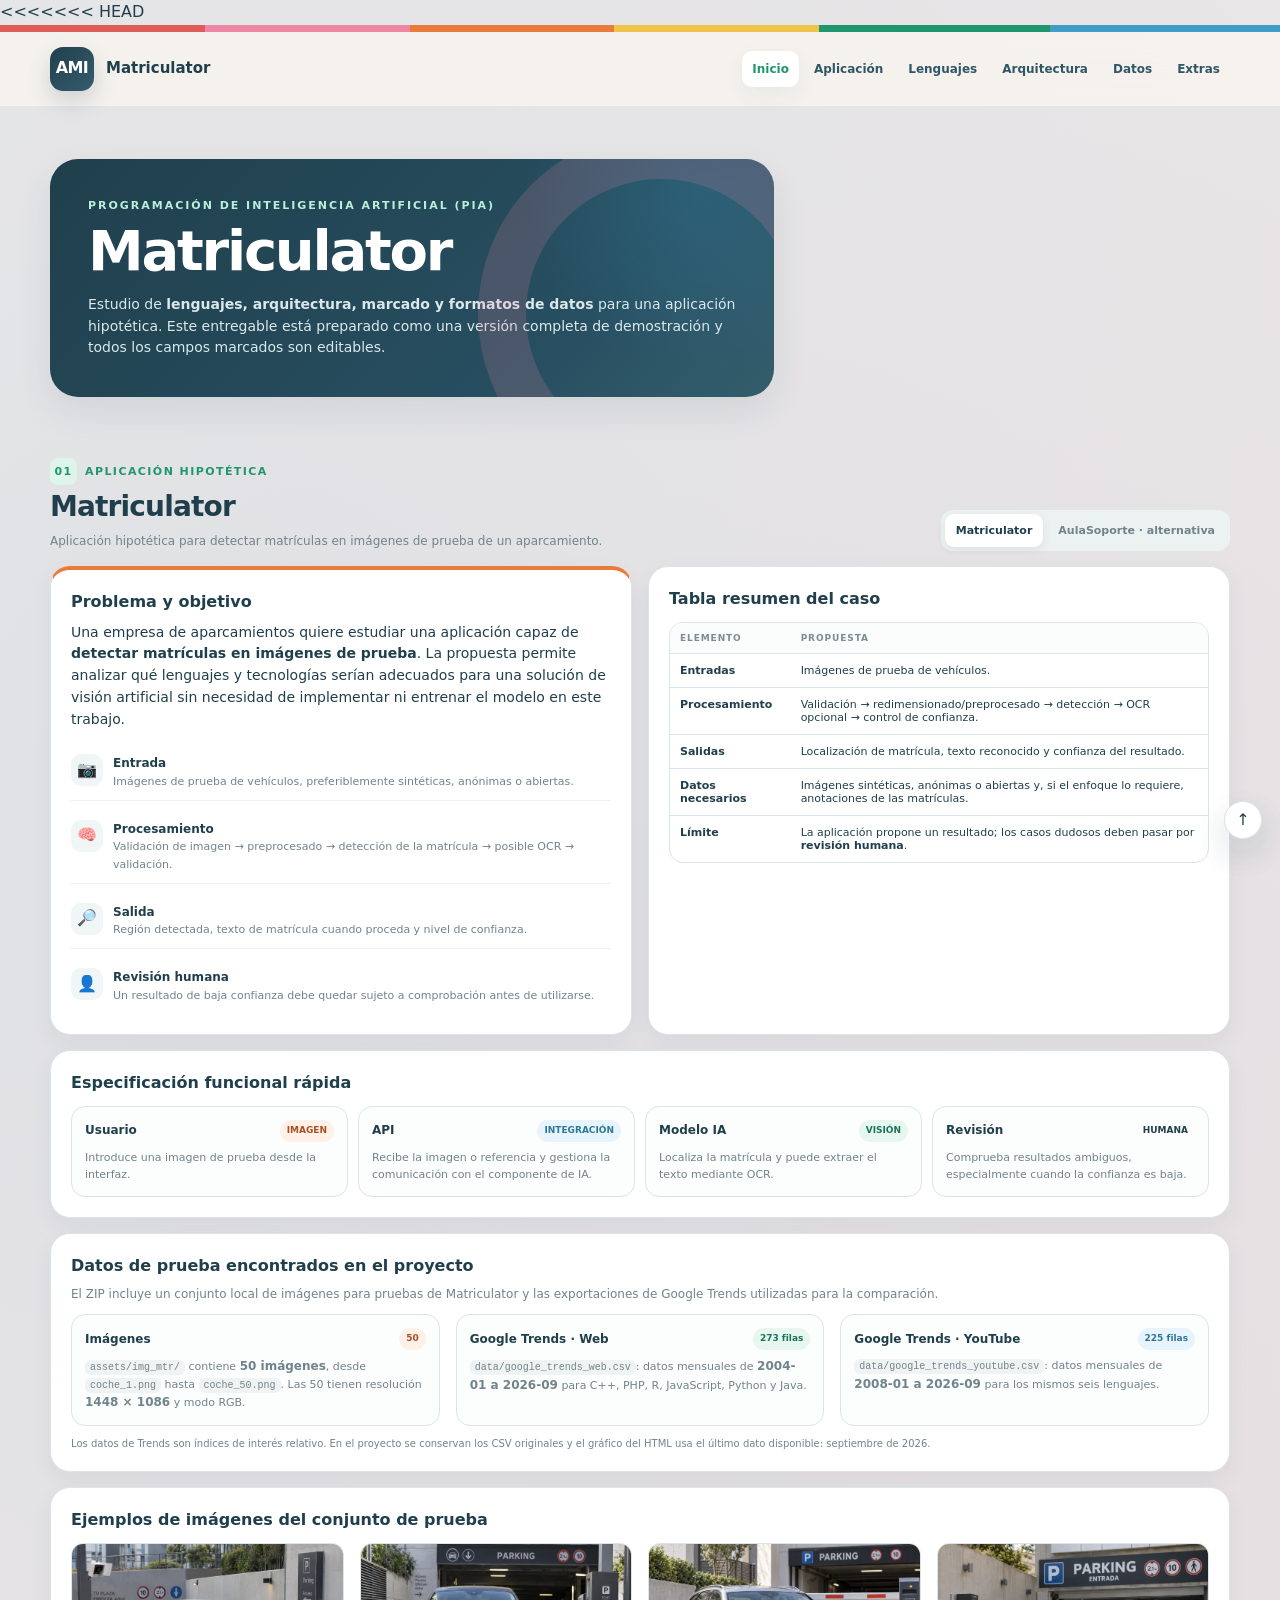
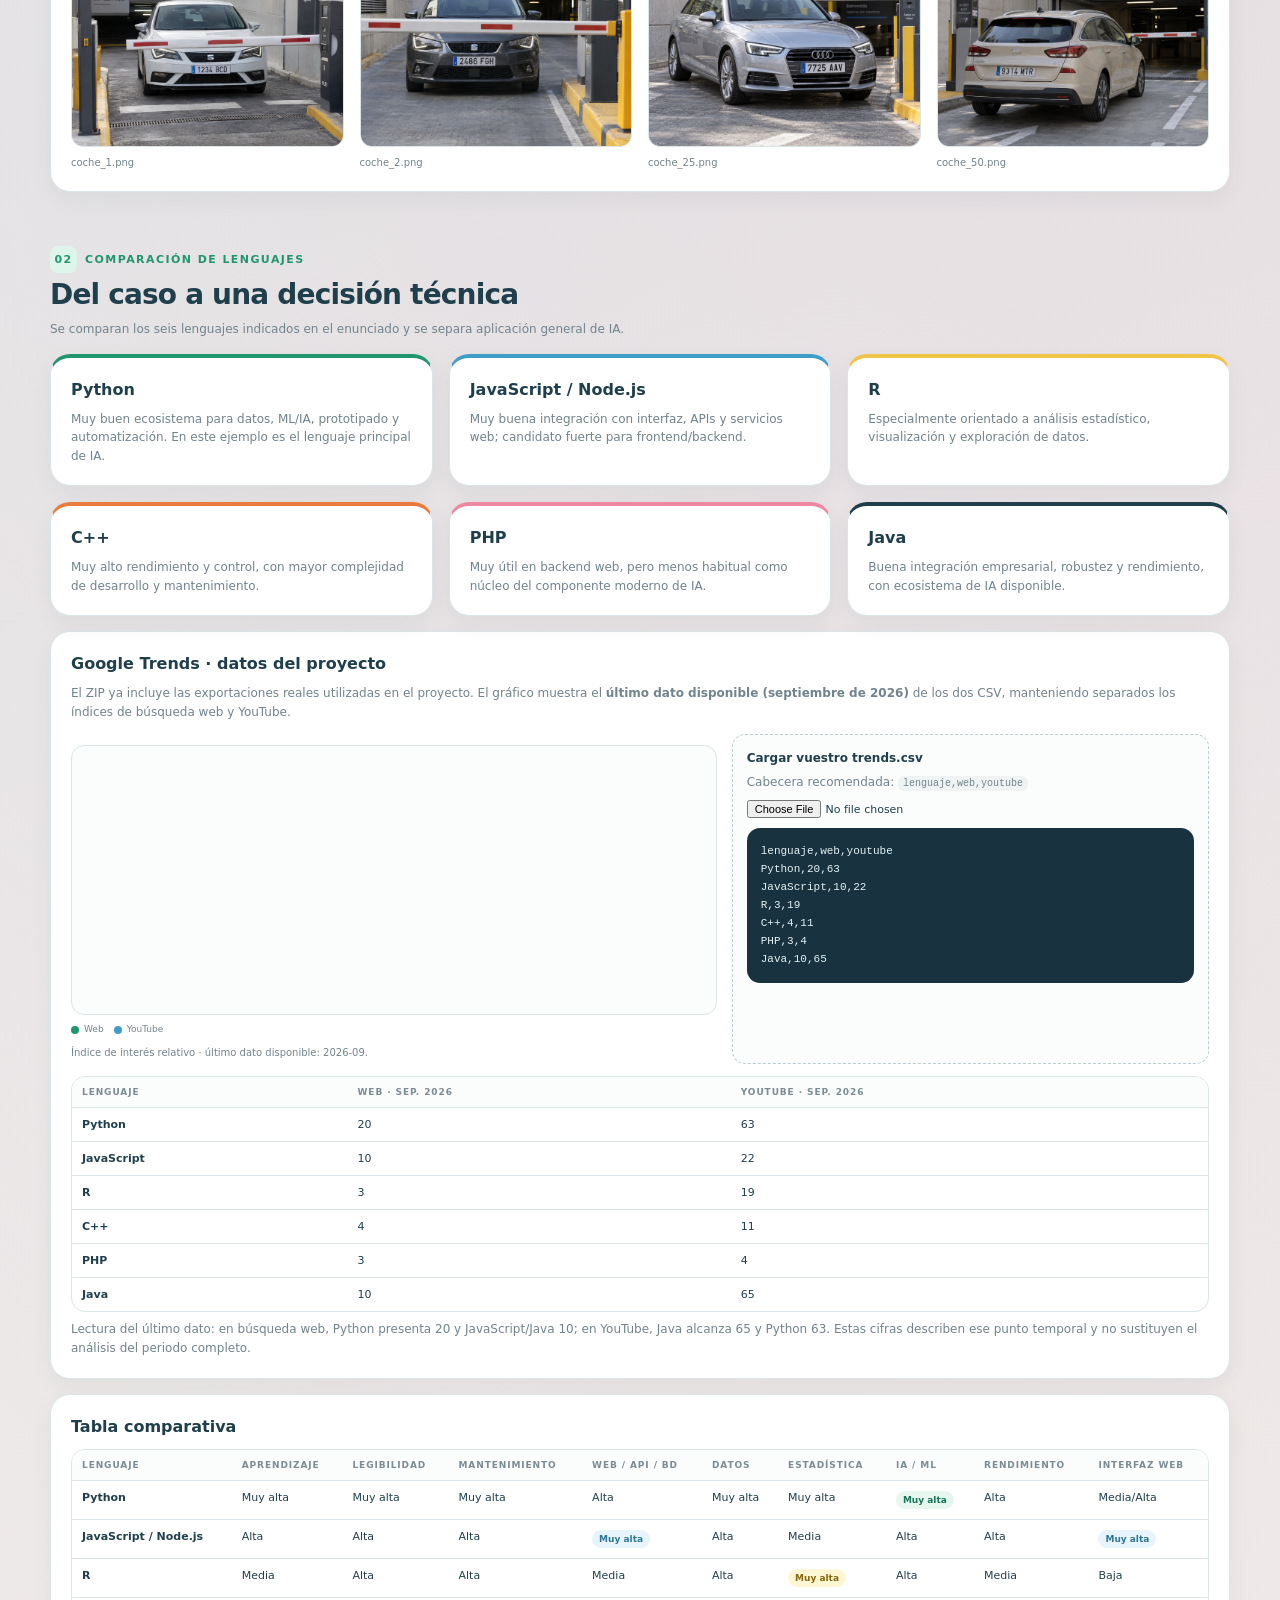
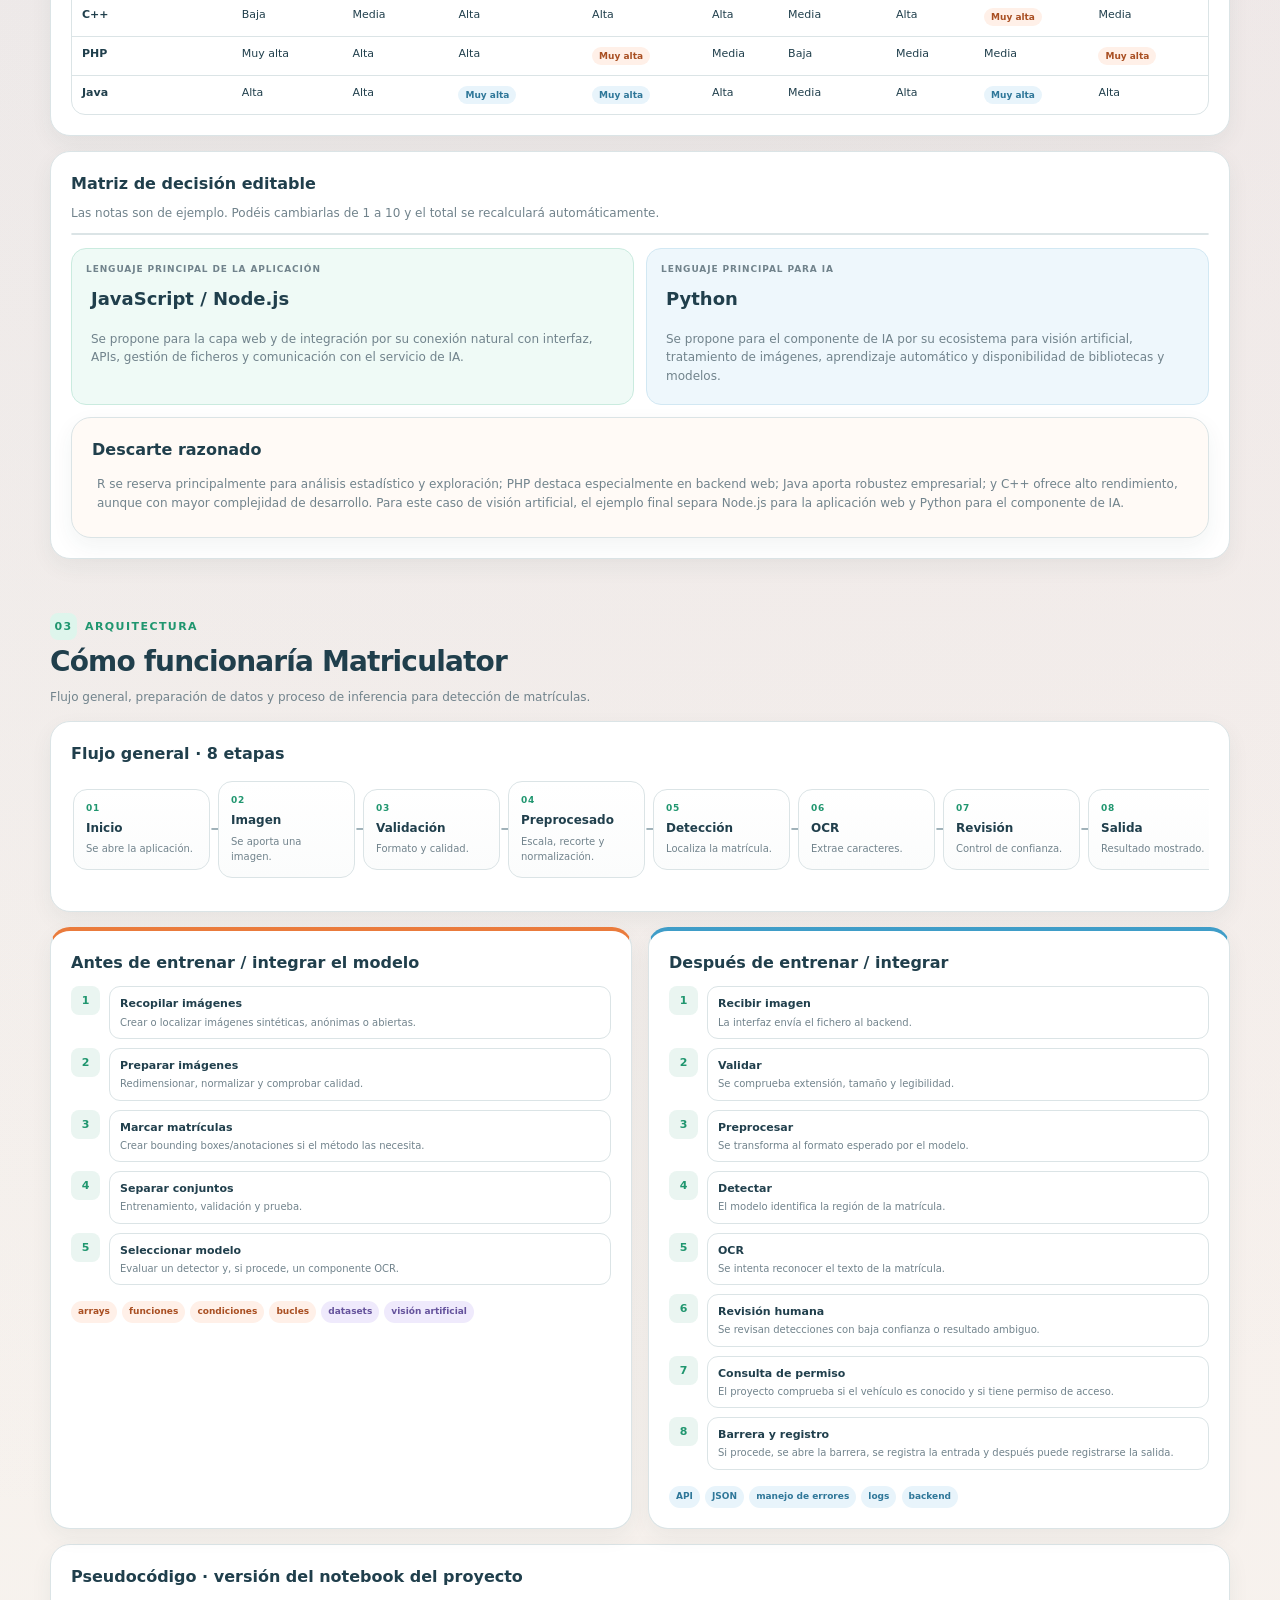
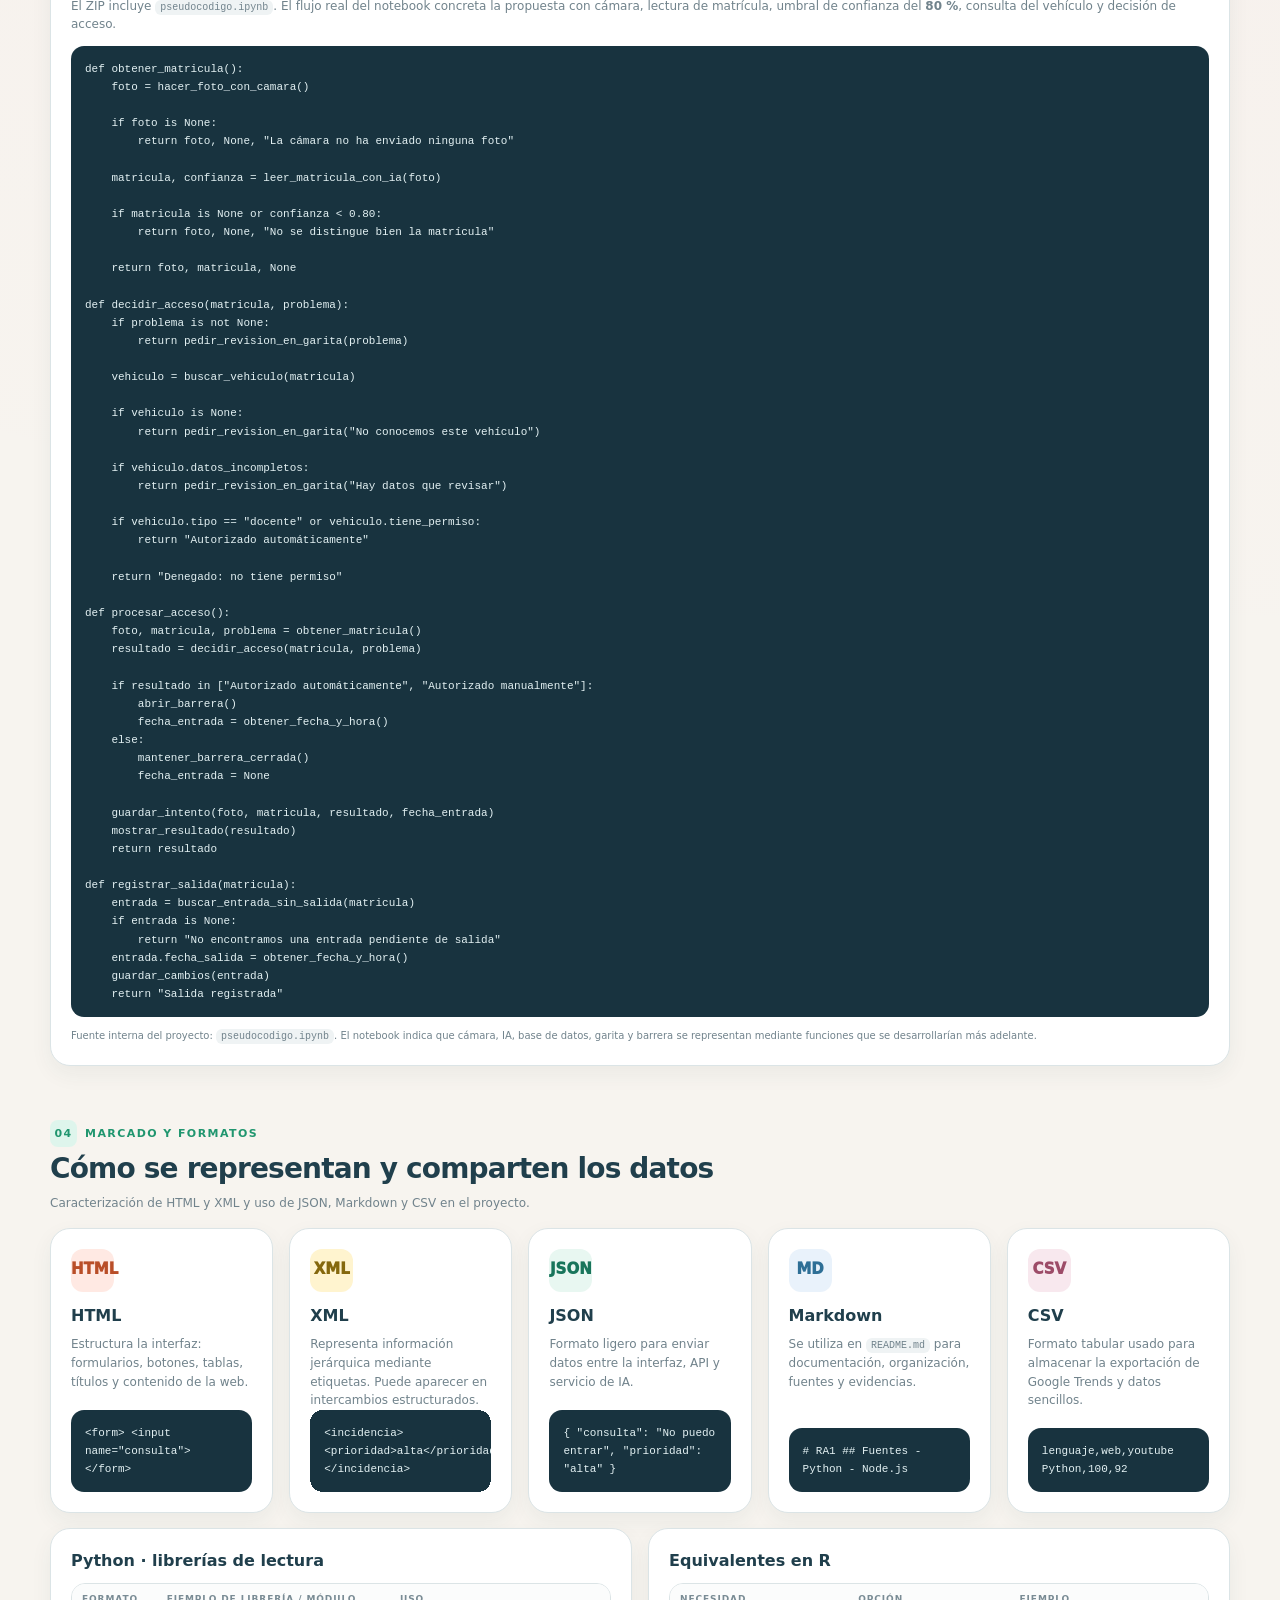
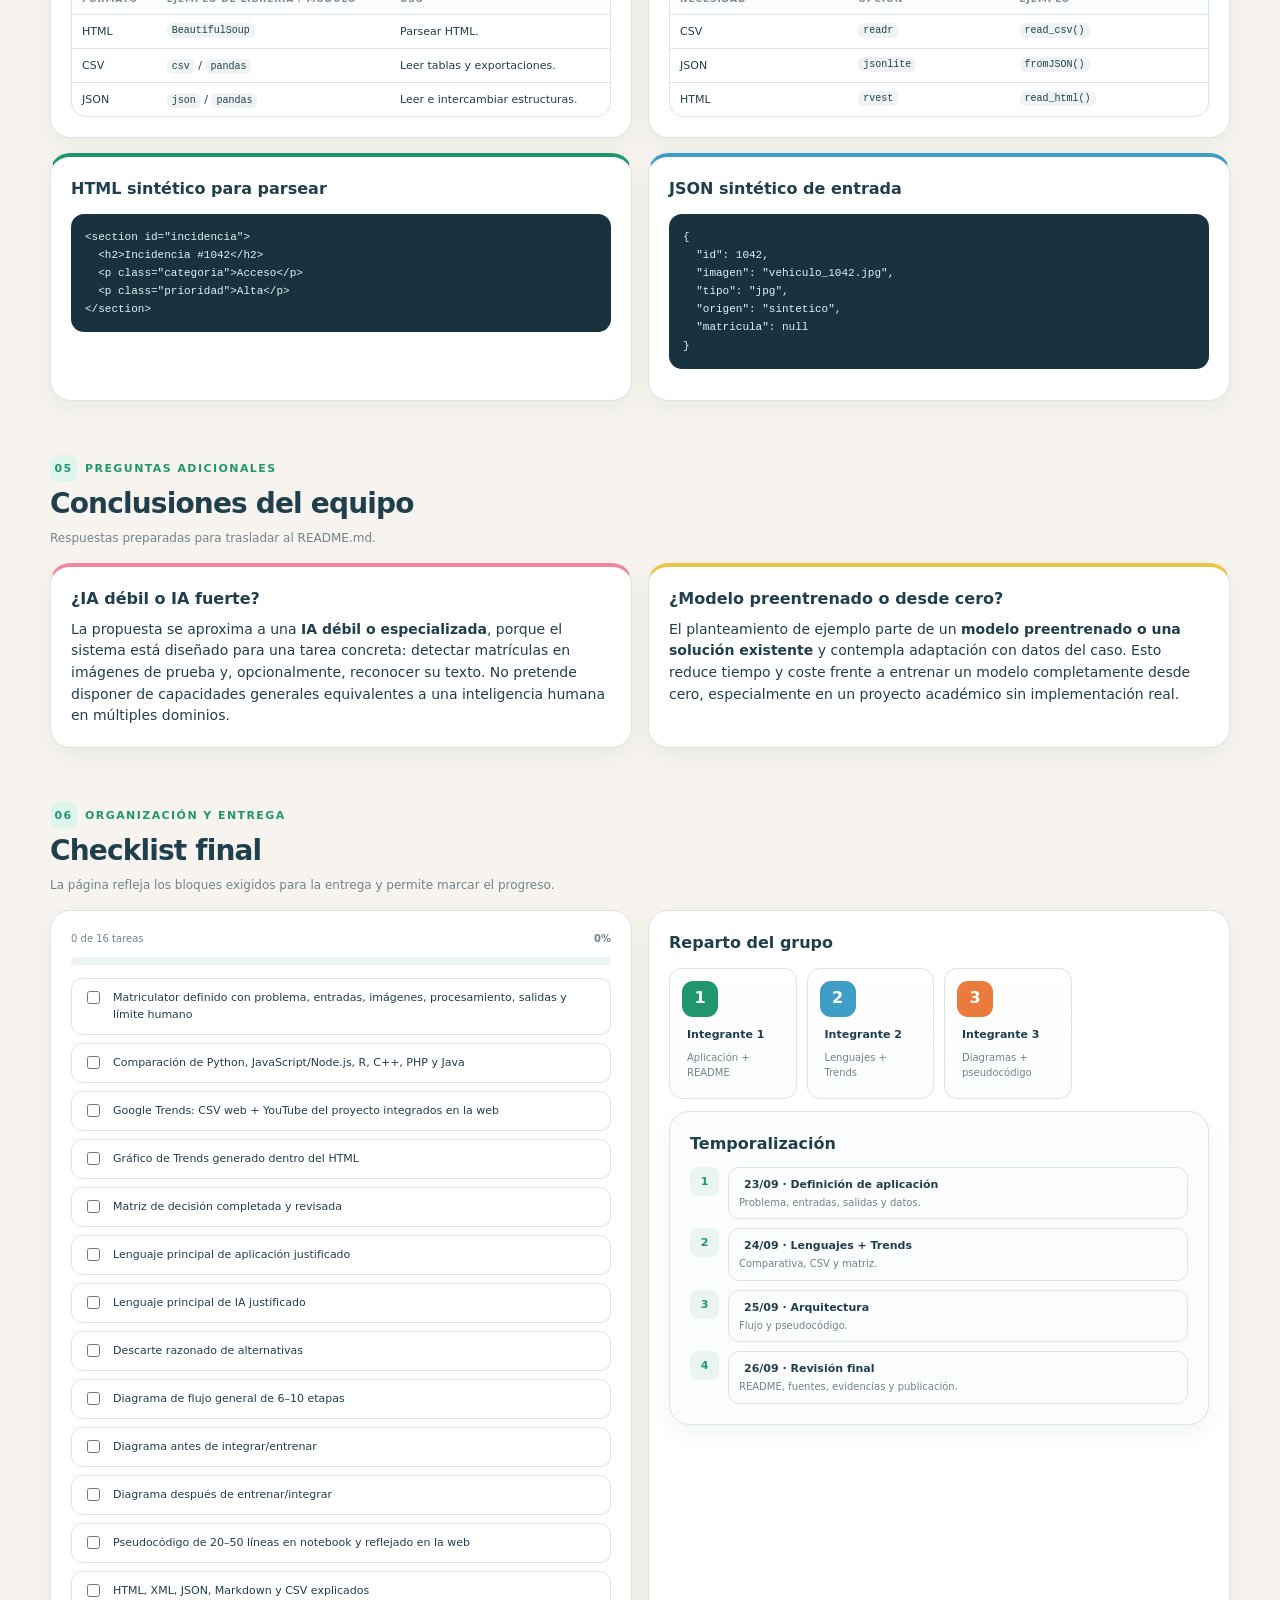
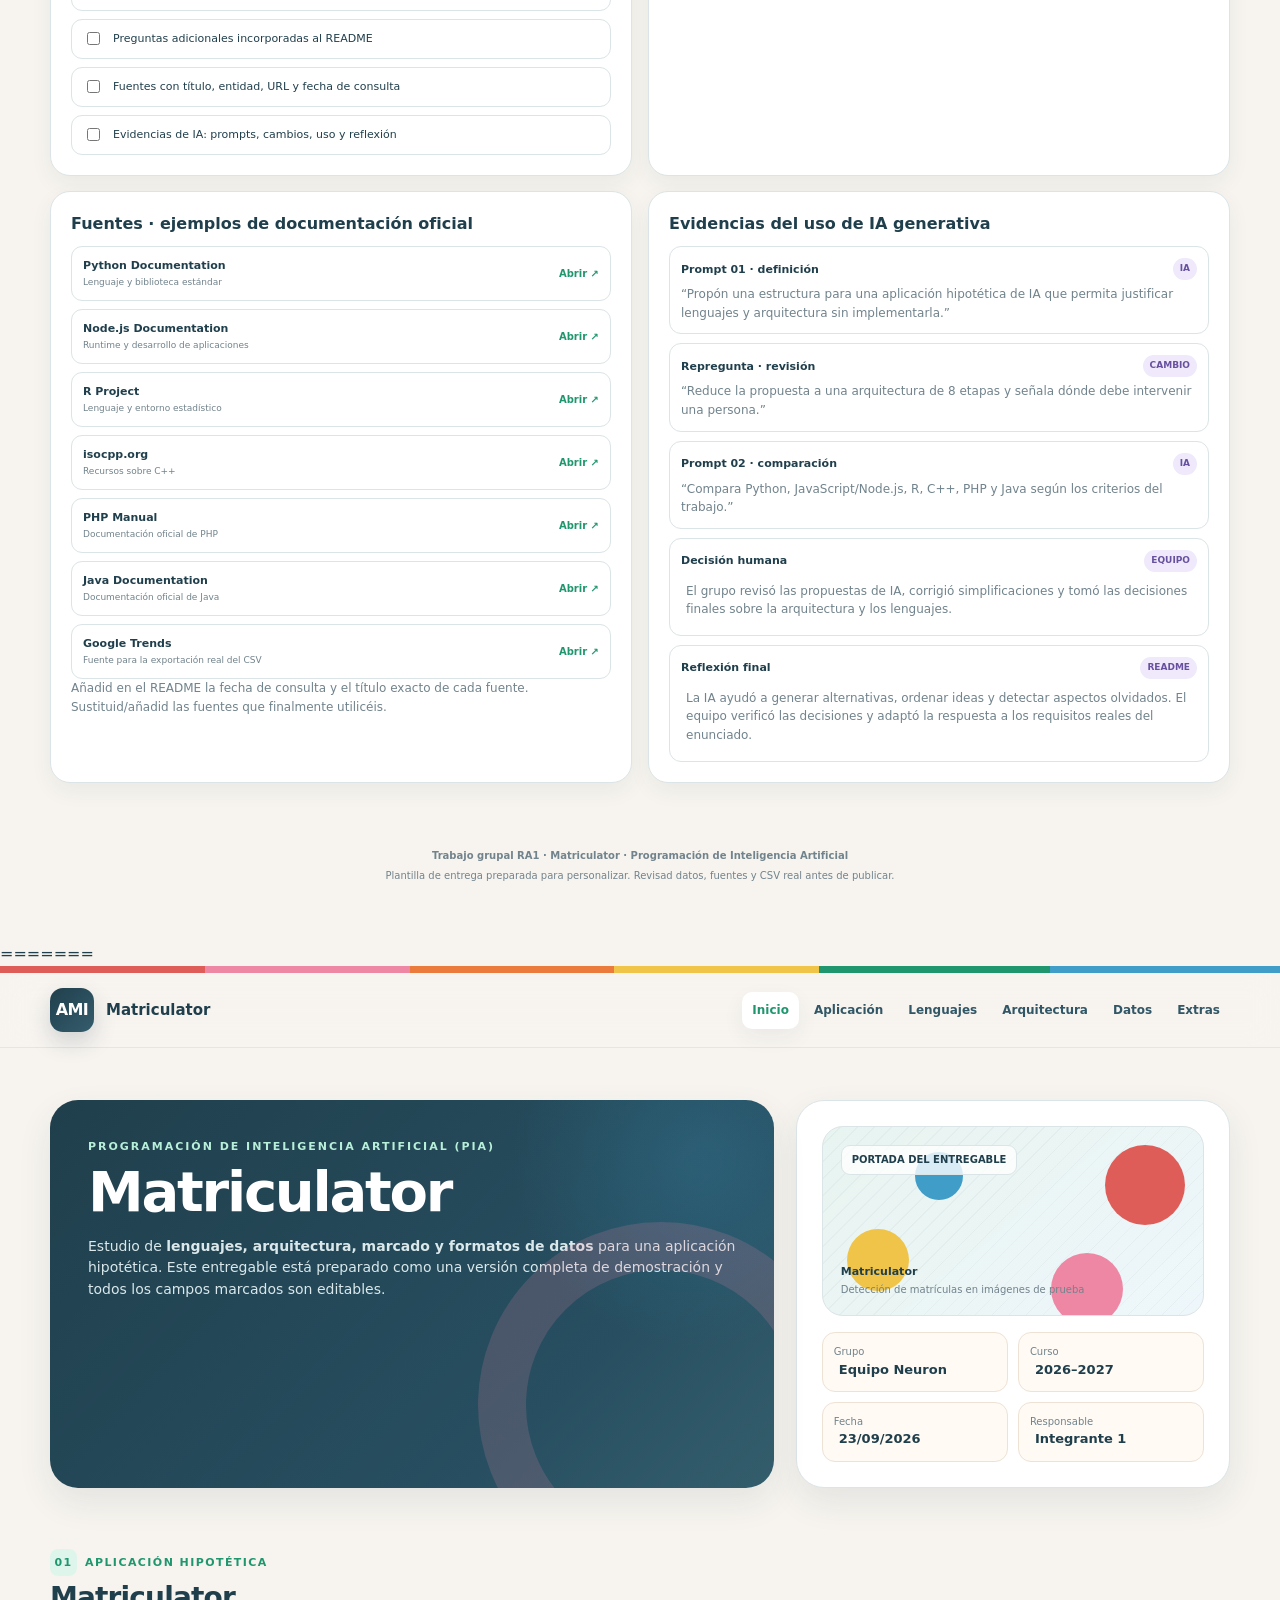
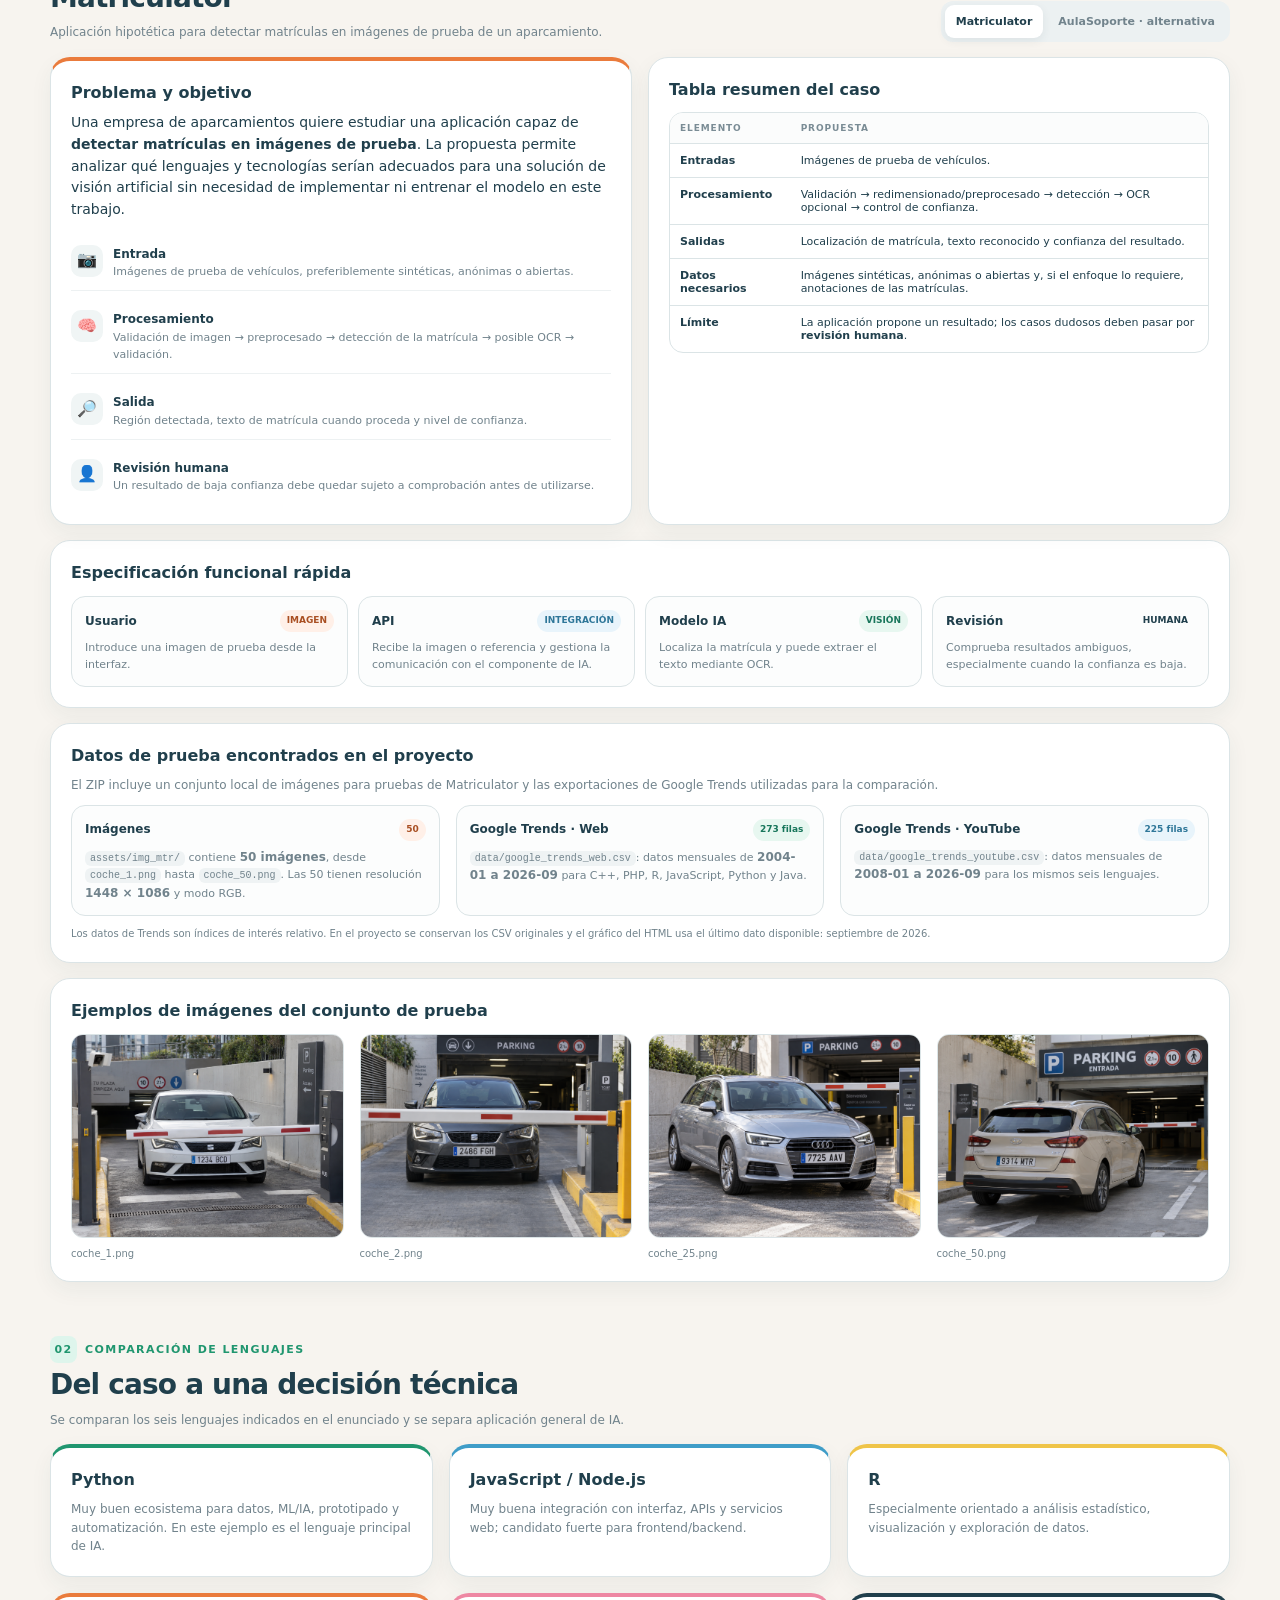
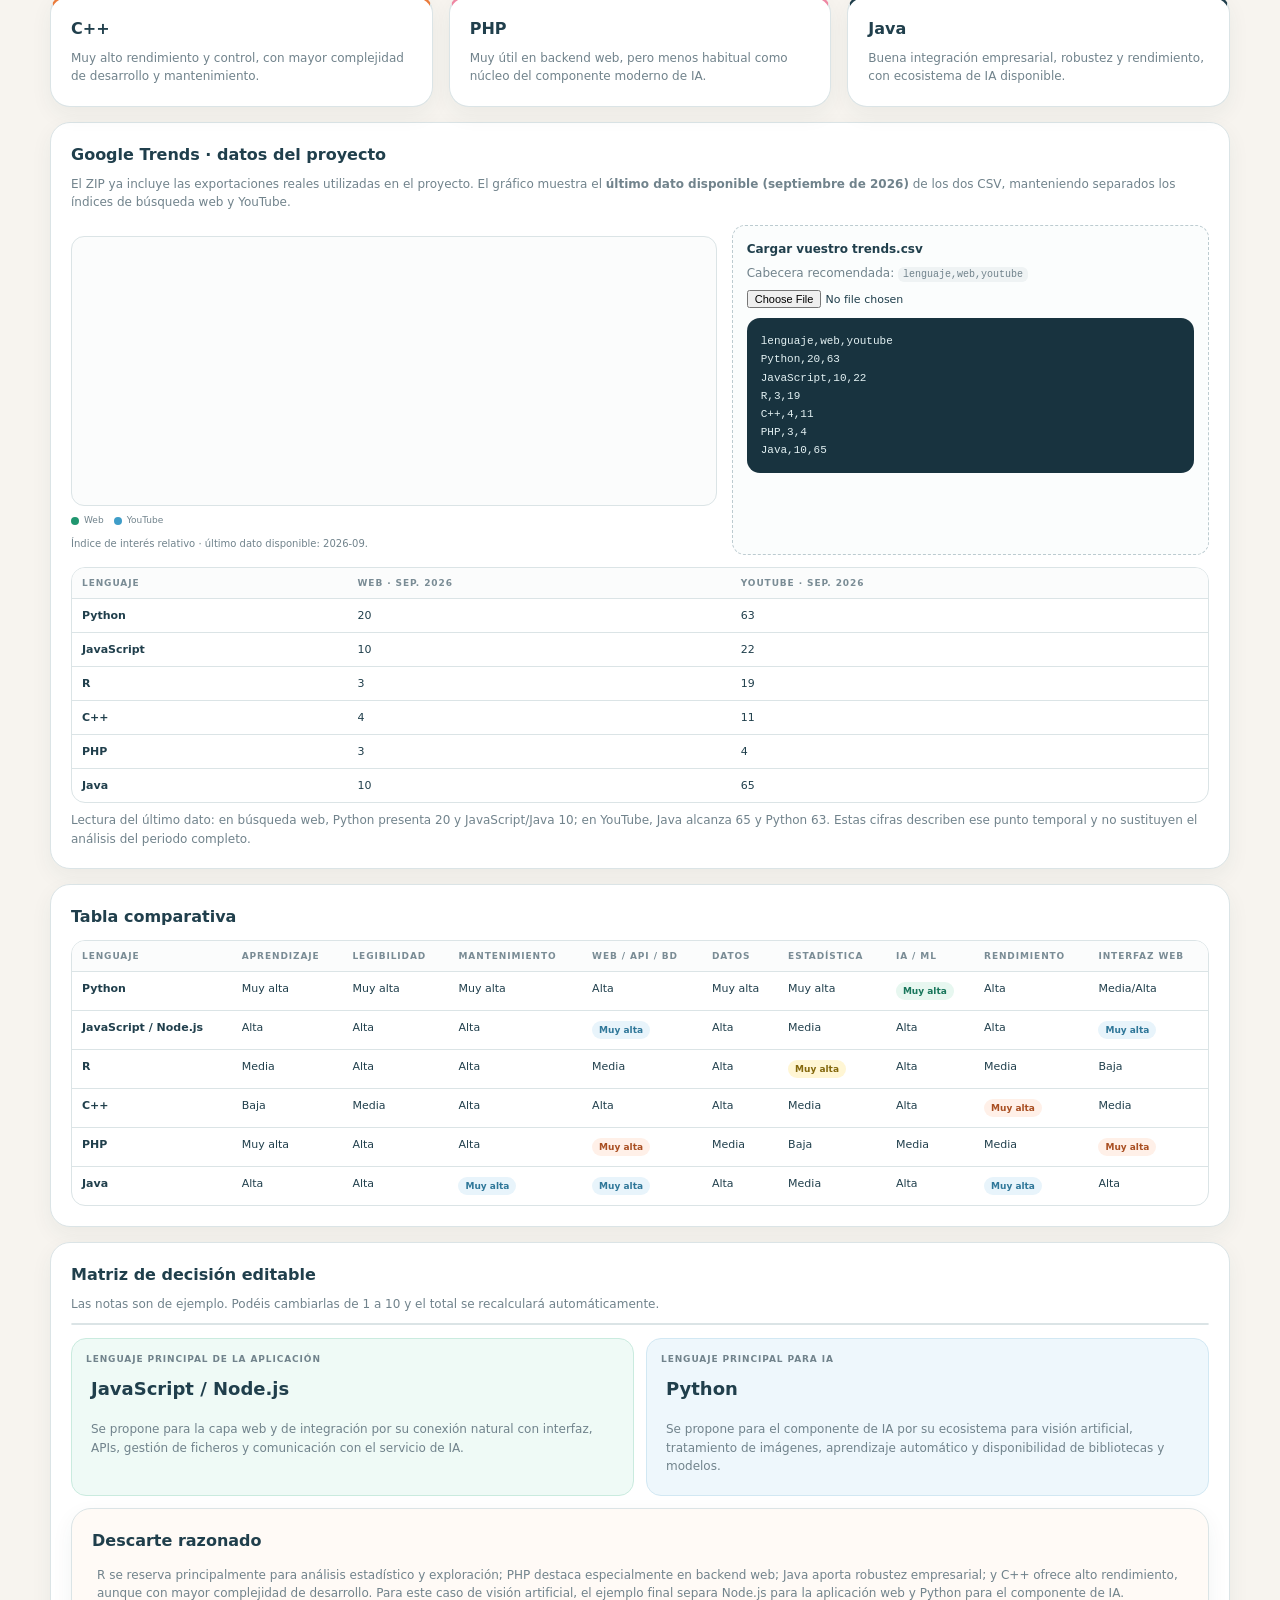
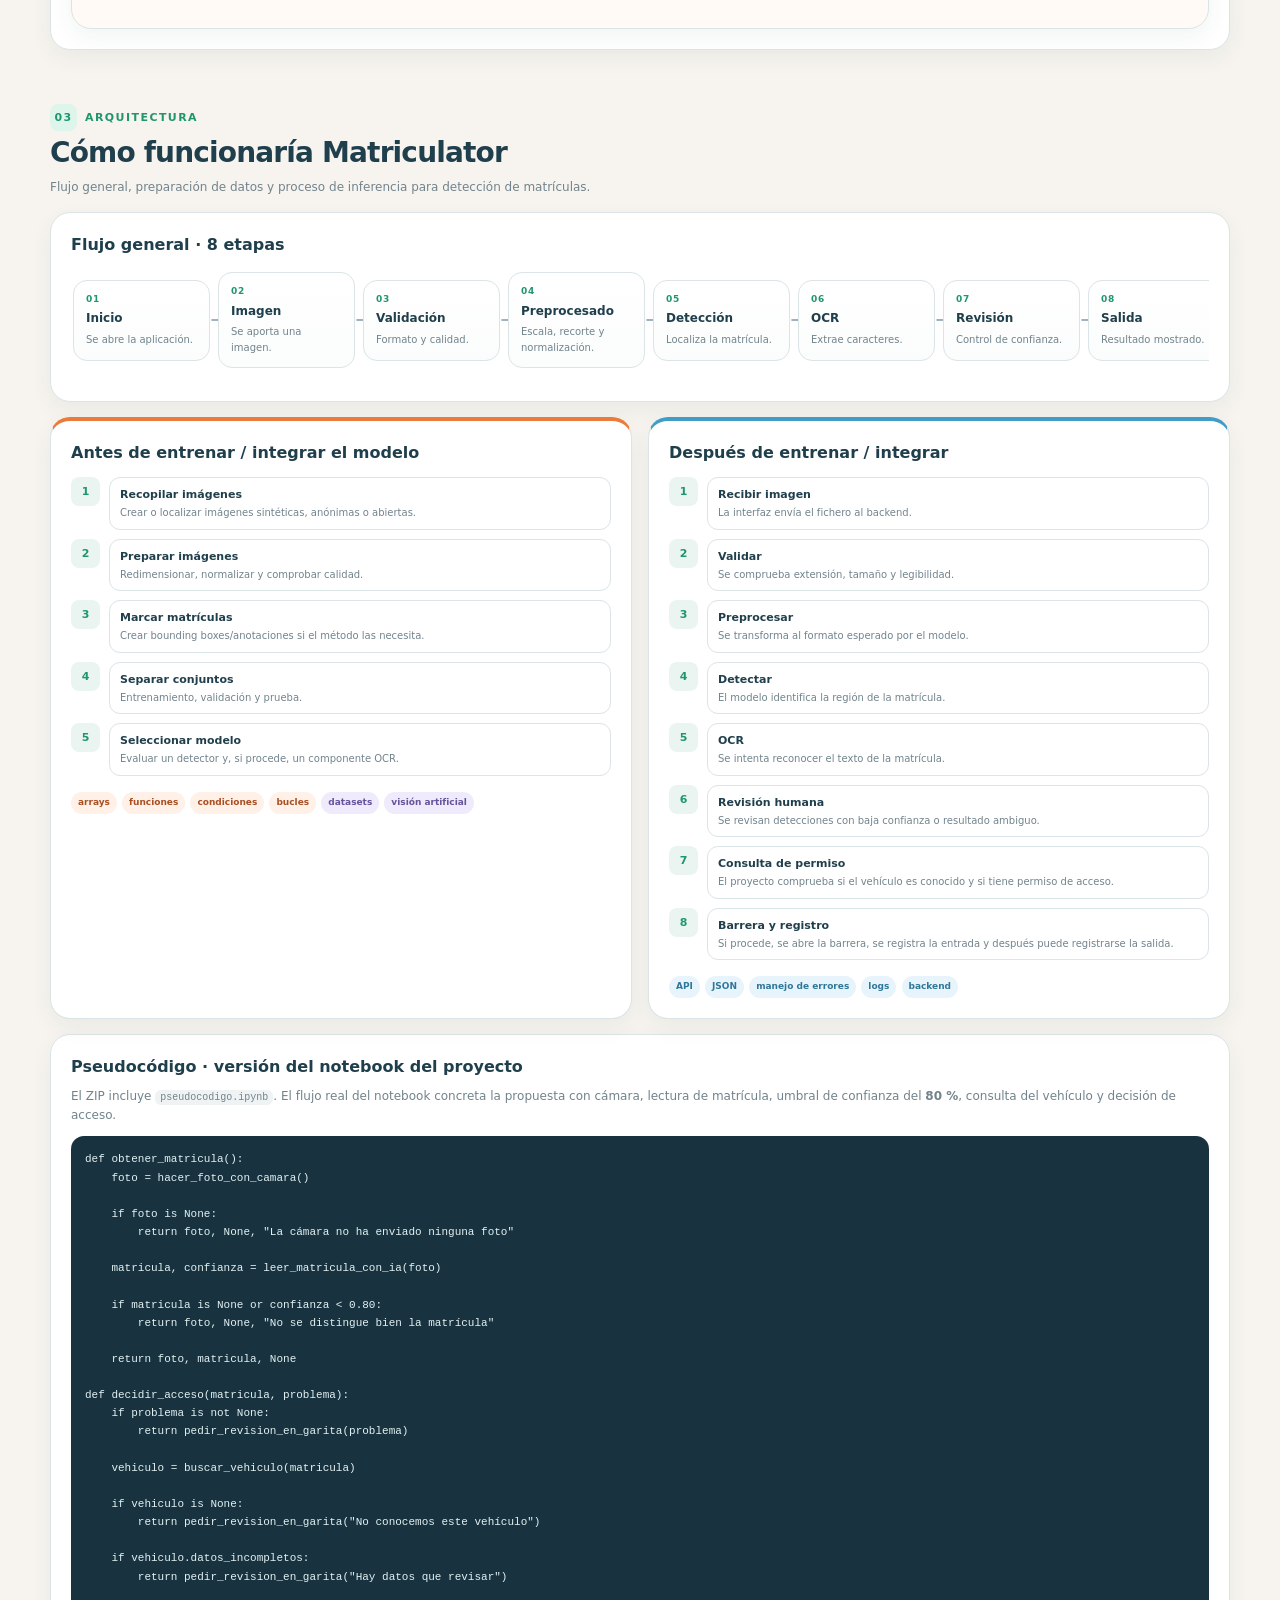
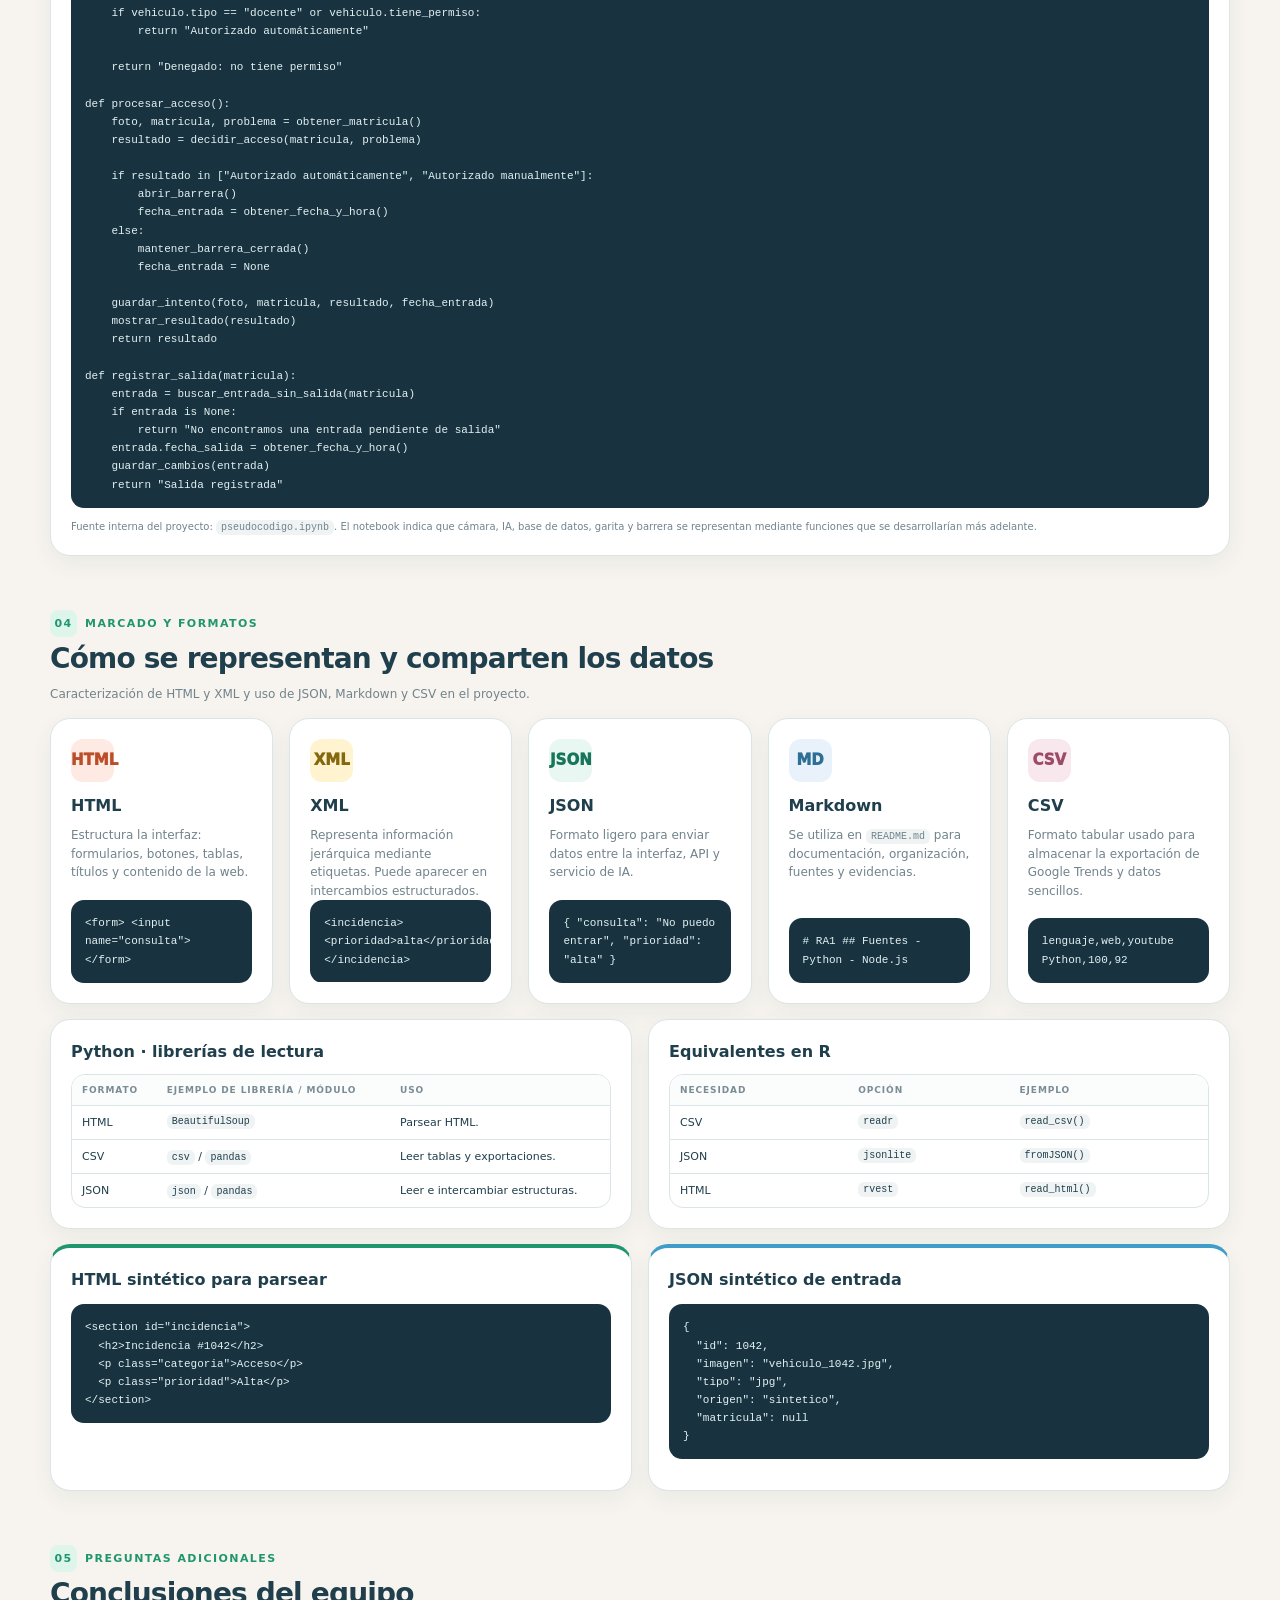
==== commit bdb76b94: "index" ====
--- a/index.html
+++ b/index.html
@@ -1,3 +1,564 @@
+<<<<<<< HEAD
+<!DOCTYPE html>
+<html lang="es">
+<head>
+<meta charset="UTF-8">
+<meta name="viewport" content="width=device-width, initial-scale=1.0">
+<title>Matriculator | Aimar, Maitane e Ignacio (AMI)</title>
+<meta name="description" content="Matriculator" />
+ <link rel="stylesheet" href="assets/html/style.css">
+</head>
+<body>
+<div class="topline"></div>
+
+<header>
+  <div class="container navbar">
+    <div class="brand">
+      <div class="brandmark">AMI</div>
+      <div class="brandtext">
+        <strong>Matriculator</strong>
+      </div>
+    </div>
+    <div class="navlinks" id="navlinks">
+      <button class="active" data-target="inicio">Inicio</button>
+      <button data-target="aplicacion">Aplicación</button>
+      <button data-target="lenguajes">Lenguajes</button>
+      <button data-target="arquitectura">Arquitectura</button>
+      <button data-target="datos">Datos</button>
+      <button data-target="extras">Extras</button>
+    </div>
+  </div>
+</header>
+<main>
+  <div class="container">
+    <section class="hero" id="inicio">
+      <div class="hero-grid">
+        <div class="hero-main">
+          <div class="kicker">Programación de Inteligencia Artificial (PIA)</div>
+          <h1>Matriculator</h1>
+          <p>
+            Estudio de <strong>lenguajes, arquitectura, marcado y formatos de datos</strong>
+            para una aplicación hipotética. Este entregable está preparado como una versión
+            completa de demostración y todos los campos marcados son editables.
+          </p>
+        </div>
+      </div>
+    </section>
+
+    <section class="section" id="aplicacion">
+      <div class="section-head">
+        <div>
+          <div class="section-number"><i>01</i> Aplicación hipotética</div>
+          <h2>Matriculator</h2>
+          <p>Aplicación hipotética para detectar matrículas en imágenes de prueba de un aparcamiento.</p>
+        </div>
+        <div class="tabbar" id="appTabs">
+          <button class="active" data-app="matri">Matriculator</button>
+          <button data-app="aula">AulaSoporte · alternativa</button>
+        </div>
+      </div>
+
+      <div id="appMatri" class="grid grid-2">
+        <div class="card accent-orange">
+          <h3>Problema y objetivo</h3>
+          <p class="lead">
+            Una empresa de aparcamientos quiere estudiar una aplicación capaz de
+            <strong>detectar matrículas en imágenes de prueba</strong>. La propuesta
+            permite analizar qué lenguajes y tecnologías serían adecuados para una solución
+            de visión artificial sin necesidad de implementar ni entrenar el modelo en este trabajo.
+          </p>
+          <div class="feature-list">
+            <div class="feature"><div class="icon">📷</div><div><strong>Entrada</strong><span>Imágenes de prueba de vehículos, preferiblemente sintéticas, anónimas o abiertas.</span></div></div>
+            <div class="feature"><div class="icon">🧠</div><div><strong>Procesamiento</strong><span>Validación de imagen → preprocesado → detección de la matrícula → posible OCR → validación.</span></div></div>
+            <div class="feature"><div class="icon">🔎</div><div><strong>Salida</strong><span>Región detectada, texto de matrícula cuando proceda y nivel de confianza.</span></div></div>
+            <div class="feature"><div class="icon">👤</div><div><strong>Revisión humana</strong><span>Un resultado de baja confianza debe quedar sujeto a comprobación antes de utilizarse.</span></div></div>
+          </div>
+        </div>
+
+        <div class="card">
+          <h3>Tabla resumen del caso</h3>
+          <div class="scroll" style="margin-top:10px">
+            <table>
+              <thead><tr><th>Elemento</th><th>Propuesta</th></tr></thead>
+              <tbody>
+                <tr><td><strong>Entradas</strong></td><td>Imágenes de prueba de vehículos.</td></tr>
+                <tr><td><strong>Procesamiento</strong></td><td>Validación → redimensionado/preprocesado → detección → OCR opcional → control de confianza.</td></tr>
+                <tr><td><strong>Salidas</strong></td><td>Localización de matrícula, texto reconocido y confianza del resultado.</td></tr>
+                <tr><td><strong>Datos necesarios</strong></td><td>Imágenes sintéticas, anónimas o abiertas y, si el enfoque lo requiere, anotaciones de las matrículas.</td></tr>
+                <tr><td><strong>Límite</strong></td><td>La aplicación propone un resultado; los casos dudosos deben pasar por <strong>revisión humana</strong>.</td></tr>
+              </tbody>
+            </table>
+          </div>
+        </div>
+      </div>
+
+      <div id="appAula" class="grid grid-2" style="display:none">
+        <div class="card">
+          <h3>AulaSoporte · opción alternativa</h3>
+          <p class="lead">
+            Un centro recibe incidencias de acceso, equipos, plataforma o red. Una web recoge
+            la consulta y, en una fase futura, un modelo de IA propone categoría y prioridad.
+          </p>
+          <div class="feature-list">
+            <div class="feature"><div class="icon">📝</div><div><strong>Entrada</strong><span>Texto de la incidencia y contexto mínimo.</span></div></div>
+            <div class="feature"><div class="icon">⚙️</div><div><strong>Procesamiento</strong><span>Validación, limpieza, transformación y predicción.</span></div></div>
+            <div class="feature"><div class="icon">🎯</div><div><strong>Salida</strong><span>Categoría y prioridad propuestas.</span></div></div>
+            <div class="feature"><div class="icon">👤</div><div><strong>Decisión humana</strong><span>Revisión de resultados relevantes.</span></div></div>
+          </div>
+        </div>
+        <div class="card">
+          <h3>Tabla resumen · alternativa</h3>
+          <div class="scroll" style="margin-top:10px">
+            <table><thead><tr><th>Elemento</th><th>Propuesta</th></tr></thead>
+            <tbody>
+              <tr><td><strong>Entradas</strong></td><td>Consulta escrita.</td></tr>
+              <tr><td><strong>Procesamiento</strong></td><td>Validación → limpieza → inferencia.</td></tr>
+              <tr><td><strong>Salidas</strong></td><td>Categoría, prioridad y recomendación.</td></tr>
+              <tr><td><strong>Datos necesarios</strong></td><td>Incidencias sintéticas/anónimas y etiquetas si son necesarias.</td></tr>
+            </tbody></table>
+          </div>
+        </div>
+      </div>
+
+      <div class="card" style="margin-top:15px">
+        <h3>Especificación funcional rápida</h3>
+        <div class="definition-grid" style="margin-top:10px">
+          <div class="definition"><div class="head"><strong>Usuario</strong><span class="tag orange">IMAGEN</span></div><p>Introduce una imagen de prueba desde la interfaz.</p></div>
+          <div class="definition"><div class="head"><strong>API</strong><span class="tag blue">INTEGRACIÓN</span></div><p>Recibe la imagen o referencia y gestiona la comunicación con el componente de IA.</p></div>
+          <div class="definition"><div class="head"><strong>Modelo IA</strong><span class="tag green">VISIÓN</span></div><p>Localiza la matrícula y puede extraer el texto mediante OCR.</p></div>
+          <div class="definition"><div class="head"><strong>Revisión</strong><span class="tag pink">HUMANA</span></div><p>Comprueba resultados ambiguos, especialmente cuando la confianza es baja.</p></div>
+        </div>
+      </div>
+
+      <div class="card" style="margin-top:15px">
+        <h3>Datos de prueba encontrados en el proyecto</h3>
+        <p>El ZIP incluye un conjunto local de imágenes para pruebas de Matriculator y las exportaciones de Google Trends utilizadas para la comparación.</p>
+        <div class="grid grid-3" style="margin-top:10px">
+          <div class="definition"><div class="head"><strong>Imágenes</strong><span class="tag orange">50</span></div><p><code>assets/img_mtr/</code> contiene <strong>50 imágenes</strong>, desde <code>coche_1.png</code> hasta <code>coche_50.png</code>. Las 50 tienen resolución <strong>1448 × 1086</strong> y modo RGB.</p></div>
+          <div class="definition"><div class="head"><strong>Google Trends · Web</strong><span class="tag green">273 filas</span></div><p><code>data/google_trends_web.csv</code>: datos mensuales de <strong>2004-01 a 2026-09</strong> para C++, PHP, R, JavaScript, Python y Java.</p></div>
+          <div class="definition"><div class="head"><strong>Google Trends · YouTube</strong><span class="tag blue">225 filas</span></div><p><code>data/google_trends_youtube.csv</code>: datos mensuales de <strong>2008-01 a 2026-09</strong> para los mismos seis lenguajes.</p></div>
+        </div>
+        <div class="small-note" style="margin-top:10px">Los datos de Trends son índices de interés relativo. En el proyecto se conservan los CSV originales y el gráfico del HTML usa el último dato disponible: septiembre de 2026.</div>
+      </div>
+
+      <div class="card" style="margin-top:15px">
+        <h3>Ejemplos de imágenes del conjunto de prueba</h3>
+        <div class="grid grid-4" style="margin-top:10px;grid-template-columns:repeat(4,minmax(0,1fr))">
+          <figure style="margin:0"><img src="assets/img_mtr/coche_1.png" alt="Imagen de prueba coche 1" loading="lazy" style="width:100%;aspect-ratio:4/3;object-fit:cover;border-radius:12px;border:1px solid var(--line)"><figcaption class="small-note">coche_1.png</figcaption></figure>
+          <figure style="margin:0"><img src="assets/img_mtr/coche_2.png" alt="Imagen de prueba coche 2" loading="lazy" style="width:100%;aspect-ratio:4/3;object-fit:cover;border-radius:12px;border:1px solid var(--line)"><figcaption class="small-note">coche_2.png</figcaption></figure>
+          <figure style="margin:0"><img src="assets/img_mtr/coche_25.png" alt="Imagen de prueba coche 25" loading="lazy" style="width:100%;aspect-ratio:4/3;object-fit:cover;border-radius:12px;border:1px solid var(--line)"><figcaption class="small-note">coche_25.png</figcaption></figure>
+          <figure style="margin:0"><img src="assets/img_mtr/coche_50.png" alt="Imagen de prueba coche 50" loading="lazy" style="width:100%;aspect-ratio:4/3;object-fit:cover;border-radius:12px;border:1px solid var(--line)"><figcaption class="small-note">coche_50.png</figcaption></figure>
+        </div>
+      </div>
+    </section>
+
+    <section class="section" id="lenguajes">
+      <div class="section-head">
+        <div>
+          <div class="section-number"><i>02</i> Comparación de lenguajes</div>
+          <h2>Del caso a una decisión técnica</h2>
+          <p>Se comparan los seis lenguajes indicados en el enunciado y se separa aplicación general de IA.</p>
+        </div>
+      </div>
+
+      <div class="grid grid-3">
+        <div class="card accent-green"><h3>Python</h3><p>Muy buen ecosistema para datos, ML/IA, prototipado y automatización. En este ejemplo es el lenguaje principal de IA.</p></div>
+        <div class="card accent-blue"><h3>JavaScript / Node.js</h3><p>Muy buena integración con interfaz, APIs y servicios web; candidato fuerte para frontend/backend.</p></div>
+        <div class="card accent-yellow"><h3>R</h3><p>Especialmente orientado a análisis estadístico, visualización y exploración de datos.</p></div>
+        <div class="card accent-orange"><h3>C++</h3><p>Muy alto rendimiento y control, con mayor complejidad de desarrollo y mantenimiento.</p></div>
+        <div class="card accent-pink"><h3>PHP</h3><p>Muy útil en backend web, pero menos habitual como núcleo del componente moderno de IA.</p></div>
+        <div class="card" style="border-top:4px solid var(--ink)"><h3>Java</h3><p>Buena integración empresarial, robustez y rendimiento, con ecosistema de IA disponible.</p></div>
+      </div>
+
+      <div class="card" style="margin-top:15px">
+        <h3>Google Trends · datos del proyecto</h3>
+        <p>El ZIP ya incluye las exportaciones reales utilizadas en el proyecto. El gráfico muestra el <strong>último dato disponible (septiembre de 2026)</strong> de los dos CSV, manteniendo separados los índices de búsqueda web y YouTube.</p>
+        <div class="chart-wrap" style="margin-top:13px">
+          <div class="chart-card">
+            <div class="chart-box"><canvas id="trendChart"></canvas></div>
+            <div class="legend">
+              <span><i class="dot" style="background:var(--green)"></i>Web</span>
+              <span><i class="dot" style="background:var(--blue)"></i>YouTube</span>
+            </div>
+            <div class="small-note">Índice de interés relativo · último dato disponible: 2026-09.</div>
+          </div>
+          <div class="upload">
+            <strong style="font-size:12px">Cargar vuestro trends.csv</strong>
+            <p style="margin-top:5px">Cabecera recomendada: <code>lenguaje,web,youtube</code></p>
+            <input type="file" id="csvFile" accept=".csv,text/csv">
+            <pre id="csvData" class="code" style="max-height:185px;margin-top:10px">lenguaje,web,youtube
+Python,20,63
+JavaScript,10,22
+R,3,19
+C++,4,11
+PHP,3,4
+Java,10,65</pre>
+          </div>
+        </div>
+        <div class="scroll" style="margin-top:12px">
+          <table>
+            <thead><tr><th>Lenguaje</th><th>Web · sep. 2026</th><th>YouTube · sep. 2026</th></tr></thead>
+            <tbody>
+              <tr><td><strong>Python</strong></td><td>20</td><td>63</td></tr>
+              <tr><td><strong>JavaScript</strong></td><td>10</td><td>22</td></tr>
+              <tr><td><strong>R</strong></td><td>3</td><td>19</td></tr>
+              <tr><td><strong>C++</strong></td><td>4</td><td>11</td></tr>
+              <tr><td><strong>PHP</strong></td><td>3</td><td>4</td></tr>
+              <tr><td><strong>Java</strong></td><td>10</td><td>65</td></tr>
+            </tbody>
+          </table>
+        </div>
+        <p class="small-note" style="margin-top:8px">Lectura del último dato: en búsqueda web, Python presenta 20 y JavaScript/Java 10; en YouTube, Java alcanza 65 y Python 63. Estas cifras describen ese punto temporal y no sustituyen el análisis del periodo completo.</p>
+      </div>
+
+      <div class="card" style="margin-top:15px">
+        <h3>Tabla comparativa</h3>
+        <div class="scroll" style="margin-top:10px">
+          <table>
+            <thead>
+              <tr><th>Lenguaje</th><th>Aprendizaje</th><th>Legibilidad</th><th>Mantenimiento</th><th>Web / API / BD</th><th>Datos</th><th>Estadística</th><th>IA / ML</th><th>Rendimiento</th><th>Interfaz web</th></tr>
+            </thead>
+            <tbody>
+              <tr><td><strong>Python</strong></td><td>Muy alta</td><td>Muy alta</td><td>Muy alta</td><td>Alta</td><td>Muy alta</td><td>Muy alta</td><td><span class="tag green">Muy alta</span></td><td>Alta</td><td>Media/Alta</td></tr>
+              <tr><td><strong>JavaScript / Node.js</strong></td><td>Alta</td><td>Alta</td><td>Alta</td><td><span class="tag blue">Muy alta</span></td><td>Alta</td><td>Media</td><td>Alta</td><td>Alta</td><td><span class="tag blue">Muy alta</span></td></tr>
+              <tr><td><strong>R</strong></td><td>Media</td><td>Alta</td><td>Alta</td><td>Media</td><td>Alta</td><td><span class="tag yellow">Muy alta</span></td><td>Alta</td><td>Media</td><td>Baja</td></tr>
+              <tr><td><strong>C++</strong></td><td>Baja</td><td>Media</td><td>Alta</td><td>Alta</td><td>Alta</td><td>Media</td><td>Alta</td><td><span class="tag orange">Muy alta</span></td><td>Media</td></tr>
+              <tr><td><strong>PHP</strong></td><td>Muy alta</td><td>Alta</td><td>Alta</td><td><span class="tag orange">Muy alta</span></td><td>Media</td><td>Baja</td><td>Media</td><td>Media</td><td><span class="tag orange">Muy alta</span></td></tr>
+              <tr><td><strong>Java</strong></td><td>Alta</td><td>Alta</td><td><span class="tag blue">Muy alta</span></td><td><span class="tag blue">Muy alta</span></td><td>Alta</td><td>Media</td><td>Alta</td><td><span class="tag blue">Muy alta</span></td><td>Alta</td></tr>
+            </tbody>
+          </table>
+        </div>
+      </div>
+
+      <div class="card" style="margin-top:15px">
+        <h3>Matriz de decisión editable</h3>
+        <p>Las notas son de ejemplo. Podéis cambiarlas de 1 a 10 y el total se recalculará automáticamente.</p>
+        <div class="scroll" style="margin-top:10px">
+          <table class="matrix" id="matrix"></table>
+        </div>
+        <div class="decisions">
+          <div class="decision green">
+            <span>Lenguaje principal de la aplicación</span>
+            <strong contenteditable="true" class="editable">JavaScript / Node.js</strong>
+            <p contenteditable="true" class="editable">Se propone para la capa web y de integración por su conexión natural con interfaz, APIs, gestión de ficheros y comunicación con el servicio de IA.</p>
+          </div>
+          <div class="decision blue">
+            <span>Lenguaje principal para IA</span>
+            <strong contenteditable="true" class="editable">Python</strong>
+            <p contenteditable="true" class="editable">Se propone para el componente de IA por su ecosistema para visión artificial, tratamiento de imágenes, aprendizaje automático y disponibilidad de bibliotecas y modelos.</p>
+          </div>
+        </div>
+        <div class="card" style="margin-top:12px;background:#fffaf6">
+          <h3>Descarte razonado</h3>
+          <p contenteditable="true" class="editable">
+            R se reserva principalmente para análisis estadístico y exploración; PHP destaca especialmente en backend web; Java aporta robustez empresarial; y C++ ofrece alto rendimiento, aunque con mayor complejidad de desarrollo. Para este caso de visión artificial, el ejemplo final separa Node.js para la aplicación web y Python para el componente de IA.
+          </p>
+        </div>
+      </div>
+    </section>
+
+    <section class="section" id="arquitectura">
+      <div class="section-head">
+        <div>
+          <div class="section-number"><i>03</i> Arquitectura</div>
+          <h2>Cómo funcionaría Matriculator</h2>
+          <p>Flujo general, preparación de datos y proceso de inferencia para detección de matrículas.</p>
+        </div>
+      </div>
+
+      <div class="card">
+        <h3>Flujo general · 8 etapas</h3>
+        <div class="flow" style="margin-top:11px">
+          <div class="flow-step"><small>01</small><strong>Inicio</strong><span>Se abre la aplicación.</span></div>
+          <div class="flow-step"><small>02</small><strong>Imagen</strong><span>Se aporta una imagen.</span></div>
+          <div class="flow-step"><small>03</small><strong>Validación</strong><span>Formato y calidad.</span></div>
+          <div class="flow-step"><small>04</small><strong>Preprocesado</strong><span>Escala, recorte y normalización.</span></div>
+          <div class="flow-step"><small>05</small><strong>Detección</strong><span>Localiza la matrícula.</span></div>
+          <div class="flow-step"><small>06</small><strong>OCR</strong><span>Extrae caracteres.</span></div>
+          <div class="flow-step"><small>07</small><strong>Revisión</strong><span>Control de confianza.</span></div>
+          <div class="flow-step"><small>08</small><strong>Salida</strong><span>Resultado mostrado.</span></div>
+        </div>
+      </div>
+
+      <div class="grid grid-2" style="margin-top:15px">
+        <div class="card accent-orange">
+          <h3>Antes de entrenar / integrar el modelo</h3>
+          <div class="timeline" style="margin-top:11px">
+            <div class="timeline-row"><div class="timeline-num">1</div><div class="timeline-box"><strong>Recopilar imágenes</strong><span>Crear o localizar imágenes sintéticas, anónimas o abiertas.</span></div></div>
+            <div class="timeline-row"><div class="timeline-num">2</div><div class="timeline-box"><strong>Preparar imágenes</strong><span>Redimensionar, normalizar y comprobar calidad.</span></div></div>
+            <div class="timeline-row"><div class="timeline-num">3</div><div class="timeline-box"><strong>Marcar matrículas</strong><span>Crear bounding boxes/anotaciones si el método las necesita.</span></div></div>
+            <div class="timeline-row"><div class="timeline-num">4</div><div class="timeline-box"><strong>Separar conjuntos</strong><span>Entrenamiento, validación y prueba.</span></div></div>
+            <div class="timeline-row"><div class="timeline-num">5</div><div class="timeline-box"><strong>Seleccionar modelo</strong><span>Evaluar un detector y, si procede, un componente OCR.</span></div></div>
+          </div>
+          <div style="margin-top:12px">
+            <span class="tag orange">arrays</span> <span class="tag orange">funciones</span> <span class="tag orange">condiciones</span> <span class="tag orange">bucles</span> <span class="tag purple">datasets</span> <span class="tag purple">visión artificial</span>
+          </div>
+        </div>
+
+        <div class="card accent-blue">
+          <h3>Después de entrenar / integrar</h3>
+          <div class="timeline" style="margin-top:11px">
+            <div class="timeline-row"><div class="timeline-num">1</div><div class="timeline-box"><strong>Recibir imagen</strong><span>La interfaz envía el fichero al backend.</span></div></div>
+            <div class="timeline-row"><div class="timeline-num">2</div><div class="timeline-box"><strong>Validar</strong><span>Se comprueba extensión, tamaño y legibilidad.</span></div></div>
+            <div class="timeline-row"><div class="timeline-num">3</div><div class="timeline-box"><strong>Preprocesar</strong><span>Se transforma al formato esperado por el modelo.</span></div></div>
+            <div class="timeline-row"><div class="timeline-num">4</div><div class="timeline-box"><strong>Detectar</strong><span>El modelo identifica la región de la matrícula.</span></div></div>
+            <div class="timeline-row"><div class="timeline-num">5</div><div class="timeline-box"><strong>OCR</strong><span>Se intenta reconocer el texto de la matrícula.</span></div></div>
+            <div class="timeline-row"><div class="timeline-num">6</div><div class="timeline-box"><strong>Revisión humana</strong><span>Se revisan detecciones con baja confianza o resultado ambiguo.</span></div></div>
+            <div class="timeline-row"><div class="timeline-num">7</div><div class="timeline-box"><strong>Consulta de permiso</strong><span>El proyecto comprueba si el vehículo es conocido y si tiene permiso de acceso.</span></div></div>
+            <div class="timeline-row"><div class="timeline-num">8</div><div class="timeline-box"><strong>Barrera y registro</strong><span>Si procede, se abre la barrera, se registra la entrada y después puede registrarse la salida.</span></div></div>
+          </div>
+          <div style="margin-top:12px">
+            <span class="tag blue">API</span> <span class="tag blue">JSON</span> <span class="tag blue">manejo de errores</span> <span class="tag blue">logs</span> <span class="tag blue">backend</span>
+          </div>
+        </div>
+      </div>
+
+      <div class="card" style="margin-top:15px">
+        <h3>Pseudocódigo · versión del notebook del proyecto</h3>
+        <p>El ZIP incluye <code>pseudocodigo.ipynb</code>. El flujo real del notebook concreta la propuesta con cámara, lectura de matrícula, umbral de confianza del <strong>80 %</strong>, consulta del vehículo y decisión de acceso.</p>
+        <pre class="code" contenteditable="true">def obtener_matricula():
+    foto = hacer_foto_con_camara()
+
+    if foto is None:
+        return foto, None, "La cámara no ha enviado ninguna foto"
+
+    matricula, confianza = leer_matricula_con_ia(foto)
+
+    if matricula is None or confianza &lt; 0.80:
+        return foto, None, "No se distingue bien la matrícula"
+
+    return foto, matricula, None
+
+def decidir_acceso(matricula, problema):
+    if problema is not None:
+        return pedir_revision_en_garita(problema)
+
+    vehiculo = buscar_vehiculo(matricula)
+
+    if vehiculo is None:
+        return pedir_revision_en_garita("No conocemos este vehículo")
+
+    if vehiculo.datos_incompletos:
+        return pedir_revision_en_garita("Hay datos que revisar")
+
+    if vehiculo.tipo == "docente" or vehiculo.tiene_permiso:
+        return "Autorizado automáticamente"
+
+    return "Denegado: no tiene permiso"
+
+def procesar_acceso():
+    foto, matricula, problema = obtener_matricula()
+    resultado = decidir_acceso(matricula, problema)
+
+    if resultado in ["Autorizado automáticamente", "Autorizado manualmente"]:
+        abrir_barrera()
+        fecha_entrada = obtener_fecha_y_hora()
+    else:
+        mantener_barrera_cerrada()
+        fecha_entrada = None
+
+    guardar_intento(foto, matricula, resultado, fecha_entrada)
+    mostrar_resultado(resultado)
+    return resultado
+
+def registrar_salida(matricula):
+    entrada = buscar_entrada_sin_salida(matricula)
+    if entrada is None:
+        return "No encontramos una entrada pendiente de salida"
+    entrada.fecha_salida = obtener_fecha_y_hora()
+    guardar_cambios(entrada)
+    return "Salida registrada"</pre>
+        <div class="small-note" style="margin-top:9px">Fuente interna del proyecto: <code>pseudocodigo.ipynb</code>. El notebook indica que cámara, IA, base de datos, garita y barrera se representan mediante funciones que se desarrollarían más adelante.</div>
+      </div>
+    </section>
+
+    <section class="section" id="datos">
+      <div class="section-head">
+        <div>
+          <div class="section-number"><i>04</i> Marcado y formatos</div>
+          <h2>Cómo se representan y comparten los datos</h2>
+          <p>Caracterización de HTML y XML y uso de JSON, Markdown y CSV en el proyecto.</p>
+        </div>
+      </div>
+
+      <div class="grid grid-5" style="grid-template-columns:repeat(5,minmax(0,1fr))">
+        <div class="card format"><div class="format-icon fhtml">HTML</div><h3>HTML</h3><p>Estructura la interfaz: formularios, botones, tablas, títulos y contenido de la web.</p><div class="code" style="margin-top:auto">&lt;form&gt;
+  &lt;input name="consulta"&gt;
+&lt;/form&gt;</div></div>
+        <div class="card format"><div class="format-icon fxml">XML</div><h3>XML</h3><p>Representa información jerárquica mediante etiquetas. Puede aparecer en intercambios estructurados.</p><div class="code" style="margin-top:auto">&lt;incidencia&gt;
+  &lt;prioridad&gt;alta&lt;/prioridad&gt;
+&lt;/incidencia&gt;</div></div>
+        <div class="card format"><div class="format-icon fjson">JSON</div><h3>JSON</h3><p>Formato ligero para enviar datos entre la interfaz, API y servicio de IA.</p><div class="code" style="margin-top:auto">{
+  "consulta": "No puedo entrar",
+  "prioridad": "alta"
+}</div></div>
+        <div class="card format"><div class="format-icon fmd">MD</div><h3>Markdown</h3><p>Se utiliza en <code>README.md</code> para documentación, organización, fuentes y evidencias.</p><div class="code" style="margin-top:auto"># RA1
+## Fuentes
+- Python
+- Node.js</div></div>
+        <div class="card format"><div class="format-icon fcsv">CSV</div><h3>CSV</h3><p>Formato tabular usado para almacenar la exportación de Google Trends y datos sencillos.</p><div class="code" style="margin-top:auto">lenguaje,web,youtube
+Python,100,92</div></div>
+      </div>
+
+      <div class="grid grid-2" style="margin-top:15px">
+        <div class="card">
+          <h3>Python · librerías de lectura</h3>
+          <div class="scroll" style="margin-top:9px">
+            <table>
+              <thead><tr><th>Formato</th><th>Ejemplo de librería / módulo</th><th>Uso</th></tr></thead>
+              <tbody>
+                <tr><td>HTML</td><td><code>BeautifulSoup</code></td><td>Parsear HTML.</td></tr>
+                <tr><td>CSV</td><td><code>csv</code> / <code>pandas</code></td><td>Leer tablas y exportaciones.</td></tr>
+                <tr><td>JSON</td><td><code>json</code> / <code>pandas</code></td><td>Leer e intercambiar estructuras.</td></tr>
+              </tbody>
+            </table>
+          </div>
+        </div>
+        <div class="card">
+          <h3>Equivalentes en R</h3>
+          <div class="scroll" style="margin-top:9px">
+            <table>
+              <thead><tr><th>Necesidad</th><th>Opción</th><th>Ejemplo</th></tr></thead>
+              <tbody>
+                <tr><td>CSV</td><td><code>readr</code></td><td><code>read_csv()</code></td></tr>
+                <tr><td>JSON</td><td><code>jsonlite</code></td><td><code>fromJSON()</code></td></tr>
+                <tr><td>HTML</td><td><code>rvest</code></td><td><code>read_html()</code></td></tr>
+              </tbody>
+            </table>
+          </div>
+        </div>
+      </div>
+
+      <div class="grid grid-2" style="margin-top:15px">
+        <div class="card accent-green">
+          <h3>HTML sintético para parsear</h3>
+          <pre class="code">&lt;section id="incidencia"&gt;
+  &lt;h2&gt;Incidencia #1042&lt;/h2&gt;
+  &lt;p class="categoria"&gt;Acceso&lt;/p&gt;
+  &lt;p class="prioridad"&gt;Alta&lt;/p&gt;
+&lt;/section&gt;</pre>
+        </div>
+        <div class="card accent-blue">
+          <h3>JSON sintético de entrada</h3>
+          <pre class="code">{
+  "id": 1042,
+  "imagen": "vehiculo_1042.jpg",
+  "tipo": "jpg",
+  "origen": "sintetico",
+  "matricula": null
+}</pre>
+        </div>
+      </div>
+    </section>
+
+    <section class="section" id="extras">
+      <div class="section-head">
+        <div>
+          <div class="section-number"><i>05</i> Preguntas adicionales</div>
+          <h2>Conclusiones del equipo</h2>
+          <p>Respuestas preparadas para trasladar al README.md.</p>
+        </div>
+      </div>
+
+      <div class="grid grid-2">
+        <div class="card accent-pink">
+          <h3>¿IA débil o IA fuerte?</h3>
+          <p class="lead" contenteditable="true">
+            La propuesta se aproxima a una <strong>IA débil o especializada</strong>, porque el sistema está diseñado
+            para una tarea concreta: detectar matrículas en imágenes de prueba y, opcionalmente, reconocer su texto.
+            No pretende disponer de capacidades generales equivalentes a una inteligencia humana en múltiples dominios.
+          </p>
+        </div>
+        <div class="card accent-yellow">
+          <h3>¿Modelo preentrenado o desde cero?</h3>
+          <p class="lead" contenteditable="true">
+            El planteamiento de ejemplo parte de un <strong>modelo preentrenado o una solución existente</strong>
+            y contempla adaptación con datos del caso. Esto reduce tiempo y coste frente a entrenar un modelo
+            completamente desde cero, especialmente en un proyecto académico sin implementación real.
+          </p>
+        </div>
+      </div>
+    </section>
+
+    <section class="section" id="entrega">
+      <div class="section-head">
+        <div>
+          <div class="section-number"><i>06</i> Organización y entrega</div>
+          <h2>Checklist final</h2>
+          <p>La página refleja los bloques exigidos para la entrega y permite marcar el progreso.</p>
+        </div>
+      </div>
+
+      <div class="grid grid-2">
+        <div class="card">
+          <div class="overview-progress"><span id="checkLabel">0 de 16 tareas</span><strong id="checkPct">0%</strong></div>
+          <div class="progress-track"><div class="progress-fill" id="checkBar"></div></div>
+          <div class="checklist" id="checklist" style="margin-top:13px"></div>
+        </div>
+
+        <div class="card">
+          <h3>Reparto del grupo</h3>
+          <div class="people" style="margin-top:12px">
+            <div class="person"><div class="avatar a1">1</div><strong contenteditable="true" class="editable">Integrante 1</strong><span contenteditable="true" class="editable">Aplicación + README</span></div>
+            <div class="person"><div class="avatar a2">2</div><strong contenteditable="true" class="editable">Integrante 2</strong><span contenteditable="true" class="editable">Lenguajes + Trends</span></div>
+            <div class="person"><div class="avatar a3">3</div><strong contenteditable="true" class="editable">Integrante 3</strong><span contenteditable="true" class="editable">Diagramas + pseudocódigo</span></div>
+          </div>
+          <div class="card" style="margin-top:12px;background:#fbfcfc">
+            <h3>Temporalización</h3>
+            <div class="timeline" style="margin-top:10px">
+              <div class="timeline-row"><div class="timeline-num">1</div><div class="timeline-box"><strong contenteditable="true" class="editable">23/09 · Definición de aplicación</strong><span>Problema, entradas, salidas y datos.</span></div></div>
+              <div class="timeline-row"><div class="timeline-num">2</div><div class="timeline-box"><strong contenteditable="true" class="editable">24/09 · Lenguajes + Trends</strong><span>Comparativa, CSV y matriz.</span></div></div>
+              <div class="timeline-row"><div class="timeline-num">3</div><div class="timeline-box"><strong contenteditable="true" class="editable">25/09 · Arquitectura</strong><span>Flujo y pseudocódigo.</span></div></div>
+              <div class="timeline-row"><div class="timeline-num">4</div><div class="timeline-box"><strong contenteditable="true" class="editable">26/09 · Revisión final</strong><span>README, fuentes, evidencias y publicación.</span></div></div>
+            </div>
+          </div>
+        </div>
+      </div>
+
+      <div class="grid grid-2" style="margin-top:15px">
+        <div class="card">
+          <h3>Fuentes · ejemplos de documentación oficial</h3>
+          <div class="source-list" style="margin-top:10px">
+            <div class="source"><div><strong>Python Documentation</strong><small>Lenguaje y biblioteca estándar</small></div><a href="https://docs.python.org/3/" target="_blank">Abrir ↗</a></div>
+            <div class="source"><div><strong>Node.js Documentation</strong><small>Runtime y desarrollo de aplicaciones</small></div><a href="https://nodejs.org/docs/latest/api/" target="_blank">Abrir ↗</a></div>
+            <div class="source"><div><strong>R Project</strong><small>Lenguaje y entorno estadístico</small></div><a href="https://www.r-project.org/" target="_blank">Abrir ↗</a></div>
+            <div class="source"><div><strong>isocpp.org</strong><small>Recursos sobre C++</small></div><a href="https://isocpp.org/" target="_blank">Abrir ↗</a></div>
+            <div class="source"><div><strong>PHP Manual</strong><small>Documentación oficial de PHP</small></div><a href="https://www.php.net/docs.php" target="_blank">Abrir ↗</a></div>
+            <div class="source"><div><strong>Java Documentation</strong><small>Documentación oficial de Java</small></div><a href="https://docs.oracle.com/en/java/" target="_blank">Abrir ↗</a></div>
+            <div class="source"><div><strong>Google Trends</strong><small>Fuente para la exportación real del CSV</small></div><a href="https://trends.google.com/" target="_blank">Abrir ↗</a></div>
+          </div>
+          <p class="small-note">Añadid en el README la fecha de consulta y el título exacto de cada fuente. Sustituid/añadid las fuentes que finalmente utilicéis.</p>
+        </div>
+
+        <div class="card">
+          <h3>Evidencias del uso de IA generativa</h3>
+          <div class="ai-evidence" style="margin-top:10px">
+            <div class="ai-item"><div class="top"><strong>Prompt 01 · definición</strong><span class="tag badge-ai">IA</span></div><p>“Propón una estructura para una aplicación hipotética de IA que permita justificar lenguajes y arquitectura sin implementarla.”</p></div>
+            <div class="ai-item"><div class="top"><strong>Repregunta · revisión</strong><span class="tag badge-ai">CAMBIO</span></div><p>“Reduce la propuesta a una arquitectura de 8 etapas y señala dónde debe intervenir una persona.”</p></div>
+            <div class="ai-item"><div class="top"><strong>Prompt 02 · comparación</strong><span class="tag badge-ai">IA</span></div><p>“Compara Python, JavaScript/Node.js, R, C++, PHP y Java según los criterios del trabajo.”</p></div>
+            <div class="ai-item"><div class="top"><strong>Decisión humana</strong><span class="tag badge-ai">EQUIPO</span></div><p contenteditable="true" class="editable">El grupo revisó las propuestas de IA, corrigió simplificaciones y tomó las decisiones finales sobre la arquitectura y los lenguajes.</p></div>
+            <div class="ai-item"><div class="top"><strong>Reflexión final</strong><span class="tag badge-ai">README</span></div><p contenteditable="true" class="editable">La IA ayudó a generar alternativas, ordenar ideas y detectar aspectos olvidados. El equipo verificó las decisiones y adaptó la respuesta a los requisitos reales del enunciado.</p></div>
+          </div>
+        </div>
+      </div>
+
+      
+    </section>
+
+    <footer>
+      <strong contenteditable="true" class="editable">Trabajo grupal RA1 · Matriculator · Programación de Inteligencia Artificial</strong>
+      <div style="margin-top:5px">Plantilla de entrega preparada para personalizar. Revisad datos, fuentes y CSV real antes de publicar.</div>
+    </footer>
+  </div>
+</main>
+
+<button class="backtop" id="backtop">↑</button>
+<div class="toast" id="toast">Guardado</div>
+<script src="assets/html/script.js"></script>
+<script src="assets/html/trend-data.js"></script>
+</body>
+</html>
+=======
 <!DOCTYPE html>
 <html lang="es">
 <head>
@@ -577,3 +1138,4 @@
 <script src="assets/html/trend-data.js"></script>
 </body>
 </html>
+>>>>>>> ea862a3e5bceeefa991ca8538a181c78930b215e
--- a/assets/html/style.css
+++ b/assets/html/style.css
@@ -1,139 +1,311 @@
-
-      :root {
-        --bg: #fff;
-        --panel: #111827;
-        --panel-2: #1f2937;
-        --text: #e5e7eb;
-        --muted: #9ca3af;
-        --accent: #38bdf8;
-        --accent-2: #a78bfa;
-        --success: #34d399;
-      }
-
-      * { box-sizing: border-box; }
-
-      body {
-        margin: 0;
-        font-family: Arial, Helvetica, sans-serif;
-        background: linear-gradient(135deg, var(--bg), #111827 55%, #1e293b);
-        color: var(--text);
-        line-height: 1.6;
-      }
-
-      .container {
-        width: min(1100px, calc(100% - 2rem));
-        margin: 0 auto;
-      }
-
-      header {
-        padding: 3rem 0 1.5rem;
-        border-bottom: 1px solid rgba(255,255,255,0.08);
-      }
-
-      .hero {
-        display: grid;
-        grid-template-columns: 1.5fr 1fr;
-        gap: 2rem;
-        align-items: center;
-        padding: 2rem 0 1rem;
-      }
-
-      h1 {
-        margin: 0 0 1rem;
-        font-size: clamp(2.2rem, 4vw, 4rem);
-        line-height: 1.1;
-      }
-
-      .tag {
-        display: inline-block;
-        padding: 0.4rem 0.75rem;
-        border-radius: 999px;
-        background: rgba(56, 189, 248, 0.1);
-        color: var(--accent);
-        border: 1px solid rgba(56, 189, 248, 0.3);
-        font-size: 0.88rem;
-        font-weight: bold;
-        letter-spacing: 0.04em;
-        text-transform: uppercase;
-      }
-
-      .lead {
-        margin: 1rem 0 0;
-        color: var(--muted);
-        font-size: 1.08rem;
-        max-width: 60ch;
-      }
-
-      .panel {
-        background: rgba(17, 24, 39, 0.9);
-        border: 1px solid rgba(255,255,255,0.08);
-        border-radius: 20px;
-        box-shadow: 0 12px 30px rgba(15, 23, 42, 0.3);
-      }
-
-      .stats {
-        padding: 1.5rem;
-      }
-
-      .stats-grid {
-        display: grid;
-        grid-template-columns: repeat(2, minmax(0, 1fr));
-        gap: 1rem;
-      }
-
-      .stat {
-        background: var(--panel-2);
-        border: 1px solid rgba(255,255,255,0.06);
-        border-radius: 16px;
-        padding: 1rem;
-      }
-
-      .stat strong {
-        display: block;
-        font-size: 1.8rem;
-        color: var(--accent);
-      }
-
-      main {
-        padding: 2rem 0 4rem;
-      }
-
-      .grid {
-        display: grid;
-        grid-template-columns: repeat(3, minmax(0, 1fr));
-        gap: 1.25rem;
-      }
-
-      .card {
-        padding: 1.5rem;
-      }
-
-      .card h2 {
-        margin-top: 0;
-        margin-bottom: 0.75rem;
-        font-size: 1.2rem;
-      }
-
-      .card ul {
-        margin: 0;
-        padding-left: 1.1rem;
-        color: var(--muted);
-      }
-
-      .highlight {
-        color: var(--success);
-        font-weight: bold;
-      }
-
-      footer {
-        padding: 1.5rem 0 2rem;
-        border-top: 1px solid rgba(255,255,255,0.08);
-        color: var(--muted);
-        text-align: center;
-      }
-
-      @media (max-width: 760px) {
-        .hero, .grid {
-          grid-template-columns: 1fr;
-        }
-      }
+:root{
+  --ink:#203f4c;
+  --ink-2:#315666;
+  --muted:#71838c;
+  --paper:#f7f4ef;
+  --white:#ffffff;
+  --line:#dbe4e6;
+  --green:#20966f;
+  --green-dark:#17745a;
+  --blue:#3f9dc8;
+  --orange:#ea7b3c;
+  --yellow:#efc448;
+  --red:#df5d59;
+  --pink:#ee87a3;
+  --cream:#fffaf4;
+  --shadow:0 14px 35px rgba(32,63,76,.09);
+  --shadow-soft:0 8px 22px rgba(32,63,76,.06);
+  --radius:20px;
+}
+
+*{box-sizing:border-box}
+html{scroll-behavior:smooth}
+body{
+  margin:0;
+  color:var(--ink);
+  font-family:Inter, ui-sans-serif, system-ui, -apple-system, BlinkMacSystemFont,"Segoe UI",sans-serif;
+  background:
+    radial-gradient(circle at 15% 5%,rgba(63,157,200,.12),transparent 23%),
+    radial-gradient(circle at 92% 9%,rgba(238,135,163,.13),transparent 24%),
+    var(--paper);
+  line-height:1.55;
+}
+button,input,textarea,select{font:inherit}
+button{cursor:pointer}
+a{color:inherit}
+img{max-width:100%}
+
+.container{width:min(1180px,calc(100% - 34px));margin:auto}
+.topline{height:7px;background:linear-gradient(90deg,var(--red) 0 16%,var(--pink) 16% 32%,var(--orange) 32% 48%,var(--yellow) 48% 64%,var(--green) 64% 82%,var(--blue) 82% 100%)}
+
+header{
+  position:sticky;top:0;z-index:50;
+  backdrop-filter:blur(15px);
+  background:rgba(247,244,239,.88);
+  border-bottom:1px solid rgba(219,228,230,.85);
+}
+.navbar{display:flex;align-items:center;justify-content:space-between;gap:20px;min-height:74px}
+.brand{display:flex;align-items:center;gap:12px}
+.brandmark{
+  width:44px;height:44px;border-radius:13px;
+  display:grid;place-items:center;
+  background:linear-gradient(135deg,var(--ink),#355d6d);
+  color:#fff;font-weight:900;letter-spacing:-.04em;
+  box-shadow:0 10px 22px rgba(32,63,76,.18)
+}
+.brandtext small{display:block;color:var(--green);font-weight:800;font-size:10px;letter-spacing:.14em;text-transform:uppercase}
+.brandtext strong{font-size:15px}
+.navlinks{display:flex;gap:5px;flex-wrap:wrap;justify-content:flex-end}
+.navlinks button{
+  border:0;background:transparent;color:var(--ink-2);
+  padding:9px 10px;border-radius:10px;font-weight:750;font-size:12px
+}
+.navlinks button:hover,.navlinks button.active{background:var(--white);box-shadow:var(--shadow-soft);color:var(--green)}
+.actions{display:flex;gap:8px}
+.btn{
+  border:1px solid var(--line);background:var(--white);color:var(--ink);
+  padding:9px 12px;border-radius:11px;font-weight:800;font-size:12px;
+  transition:.2s;box-shadow:0 4px 12px rgba(32,63,76,.04)
+}
+.btn:hover{transform:translateY(-1px)}
+.btn.primary{background:var(--green);border-color:var(--green);color:#fff}
+.btn.orange{background:var(--orange);border-color:var(--orange);color:#fff}
+.btn.ghost{background:transparent}
+.mobile{display:none}
+
+.hero{
+  padding:52px 0 34px;
+}
+.hero-grid{display:grid;grid-template-columns:1.25fr .75fr;gap:22px;align-items:stretch}
+.hero-main{
+  position:relative;overflow:hidden;padding:38px;border-radius:28px;
+  background:
+    radial-gradient(circle at 90% 15%,rgba(63,157,200,.22),transparent 26%),
+    linear-gradient(135deg,var(--ink),#274f61 72%,#345d6c);
+  color:#fff;box-shadow:var(--shadow)
+}
+.hero-main:after{
+  content:"";position:absolute;right:-70px;bottom:-100px;width:270px;height:270px;border-radius:50%;
+  border:48px solid rgba(238,135,163,.18)
+}
+.kicker{color:#b8efd9;font-weight:850;font-size:11px;letter-spacing:.18em;text-transform:uppercase}
+h1{font-size:clamp(34px,5vw,56px);line-height:1.02;letter-spacing:-.04em;margin:8px 0 15px;max-width:850px}
+.hero-main p{max-width:760px;color:#dae8eb;margin:0;font-size:14px}
+.meta-row{display:flex;gap:8px;flex-wrap:wrap;margin-top:19px}
+.pill{display:inline-flex;align-items:center;padding:6px 10px;border-radius:99px;font-size:10px;font-weight:850;letter-spacing:.02em}
+.pill.green{background:#dcf4eb;color:#166c54}.pill.blue{background:#e4f2fa;color:#236a8b}
+.pill.orange{background:#fff0e7;color:#ae4a17}.pill.pink{background:#fbe9ef;color:#a44c68}
+.pill.yellow{background:#fff7d9;color:#866509}.pill.dark{background:rgba(255,255,255,.11);color:#eaf4f5}
+
+.cover-card{
+  background:var(--white);border:1px solid var(--line);border-radius:28px;padding:25px;box-shadow:var(--shadow);
+  display:flex;flex-direction:column;justify-content:space-between
+}
+.cover-art{
+  min-height:190px;border-radius:21px;
+  background:
+   linear-gradient(140deg,rgba(32,150,111,.1),rgba(63,157,200,.09)),
+   repeating-linear-gradient(135deg,rgba(32,63,76,.04) 0 1px,transparent 1px 12px);
+  border:1px solid var(--line);padding:18px;position:relative;overflow:hidden
+}
+.cover-art .orb{position:absolute;border-radius:50%;filter:blur(.1px)}
+.orb.one{width:80px;height:80px;background:var(--red);right:18px;top:18px}
+.orb.two{width:62px;height:62px;background:var(--yellow);left:24px;bottom:24px}
+.orb.three{width:48px;height:48px;background:var(--blue);left:92px;top:25px}
+.orb.four{width:72px;height:72px;background:var(--pink);right:80px;bottom:-10px}
+.cover-art .label{position:relative;z-index:2;display:inline-block;background:rgba(255,255,255,.8);border:1px solid var(--line);padding:6px 10px;border-radius:9px;font-size:10px;font-weight:900}
+.cover-info{margin-top:16px;display:grid;grid-template-columns:1fr 1fr;gap:10px}
+.info-box{background:var(--cream);border:1px solid #eee2d5;border-radius:13px;padding:11px}
+.info-box span{display:block;color:var(--muted);font-size:10px}.info-box strong{font-size:13px}
+
+.section{padding:27px 0;scroll-margin-top:92px}
+.section-head{display:flex;justify-content:space-between;gap:16px;align-items:end;margin-bottom:15px}
+.section-head h2{font-size:28px;letter-spacing:-.03em;margin:0}
+.section-head p{color:var(--muted);font-size:12px;margin:4px 0 0}
+.section-number{
+  display:inline-flex;align-items:center;gap:8px;color:var(--green);font-size:11px;font-weight:900;
+  letter-spacing:.13em;text-transform:uppercase
+}
+.section-number i{width:27px;height:27px;border-radius:8px;display:grid;place-items:center;background:#def5ec;font-style:normal}
+
+.grid{display:grid;gap:16px}
+.grid-2{grid-template-columns:repeat(2,minmax(0,1fr))}
+.grid-3{grid-template-columns:repeat(3,minmax(0,1fr))}
+.grid-4{grid-template-columns:repeat(4,minmax(0,1fr))}
+.card{background:var(--white);border:1px solid var(--line);border-radius:var(--radius);padding:20px;box-shadow:var(--shadow-soft)}
+.card h3{margin:0 0 7px;font-size:16px}
+.card p{margin:0;color:var(--muted);font-size:12px}
+.card .lead{font-size:14px;color:var(--ink)}
+.card.accent-green{border-top:4px solid var(--green)}
+.card.accent-blue{border-top:4px solid var(--blue)}
+.card.accent-orange{border-top:4px solid var(--orange)}
+.card.accent-pink{border-top:4px solid var(--pink)}
+.card.accent-yellow{border-top:4px solid var(--yellow)}
+
+.tabbar{display:inline-flex;gap:4px;padding:4px;background:#ecf1f2;border-radius:12px}
+.tabbar button{border:0;background:transparent;padding:8px 11px;border-radius:9px;color:var(--muted);font-weight:800;font-size:11px}
+.tabbar button.active{background:var(--white);color:var(--ink);box-shadow:0 3px 10px rgba(32,63,76,.08)}
+
+.kpi-grid{display:grid;grid-template-columns:repeat(4,1fr);gap:10px;margin-top:17px}
+.kpi{border:1px solid var(--line);border-radius:14px;padding:12px;background:#fcfdfd}
+.kpi strong{display:block;font-size:21px;letter-spacing:-.04em}
+.kpi span{font-size:10px;color:var(--muted)}
+.progress-track{height:8px;border-radius:99px;background:#edf2f3;overflow:hidden;margin-top:11px}
+.progress-fill{height:100%;width:0;background:linear-gradient(90deg,var(--green),var(--blue));transition:.3s}
+
+.feature-list{display:grid;gap:9px;margin-top:14px}
+.feature{display:grid;grid-template-columns:32px 1fr;gap:10px;padding:10px 0;border-bottom:1px solid #edf1f2}
+.feature:last-child{border-bottom:0}
+.icon{
+  width:32px;height:32px;border-radius:10px;display:grid;place-items:center;font-size:16px;background:#f0f5f5
+}
+.feature strong{font-size:12px}.feature span{display:block;color:var(--muted);font-size:11px}
+
+table{width:100%;border-collapse:collapse}
+th,td{padding:10px;border-bottom:1px solid var(--line);font-size:11px;text-align:left;vertical-align:top}
+th{font-size:9px;text-transform:uppercase;letter-spacing:.1em;color:#7a8c95;background:#fbfcfc}
+tr:last-child td{border-bottom:0}
+.scroll{overflow:auto;border:1px solid var(--line);border-radius:14px}
+.tag{padding:4px 7px;border-radius:99px;font-size:9px;font-weight:900;display:inline-block}
+.tag.green{background:#e7f7f0;color:#18765b}.tag.blue{background:#e8f4fb;color:#2f7799}
+.tag.orange{background:#fff0e8;color:#a94f22}.tag.red{background:#fdeceb;color:#aa4747}
+.tag.purple{background:#efeafc;color:#65539c}.tag.yellow{background:#fff6d4;color:#84680c}
+
+.definition-grid{display:grid;grid-template-columns:repeat(4,1fr);gap:10px}
+.definition{padding:13px;border:1px solid var(--line);border-radius:14px;background:#fcfdfd}
+.definition .head{display:flex;justify-content:space-between;align-items:center;gap:10px}
+.definition strong{font-size:12px}.definition p{margin-top:7px;font-size:11px}
+
+.flow{display:flex;align-items:center;gap:8px;overflow:auto;padding:3px 2px 13px}
+.flow-step{min-width:137px;border:1px solid var(--line);border-radius:14px;padding:12px;background:linear-gradient(180deg,#fff,#fbfcfc);position:relative}
+.flow-step:not(:last-child):after{content:"→";position:absolute;right:-15px;top:50%;transform:translateY(-50%);font-weight:900;color:#9baeb6}
+.flow-step small{display:block;color:var(--green);text-transform:uppercase;font-weight:900;font-size:9px;letter-spacing:.08em}
+.flow-step strong{display:block;font-size:12px;margin-top:3px}.flow-step span{display:block;color:var(--muted);font-size:10px;margin-top:4px}
+
+.timeline{display:grid;gap:9px}
+.timeline-row{display:grid;grid-template-columns:29px 1fr;gap:9px}
+.timeline-num{width:29px;height:29px;border-radius:8px;display:grid;place-items:center;background:#eaf5f1;color:var(--green);font-size:11px;font-weight:900}
+.timeline-box{border:1px solid var(--line);border-radius:11px;padding:8px 10px}
+.timeline-box strong{font-size:11px}.timeline-box span{display:block;color:var(--muted);font-size:10px;margin-top:2px}
+
+.code{
+  background:#18333f;color:#e3f1f3;padding:14px;border-radius:13px;overflow:auto;
+  font:11px/1.65 ui-monospace,SFMono-Regular,Menlo,Consolas,monospace;
+  margin-top:12px
+}
+code{font-family:ui-monospace,SFMono-Regular,Menlo,Consolas,monospace;background:#eff3f4;padding:2px 5px;border-radius:6px;font-size:10px}
+
+.chart-wrap{display:grid;grid-template-columns:1.15fr .85fr;gap:15px}
+.chart-card{min-height:330px}
+.chart-box{height:270px;border:1px solid var(--line);border-radius:13px;padding:8px;margin-top:11px;background:#fbfcfc}
+canvas{width:100%;height:100%}
+.legend{display:flex;gap:10px;flex-wrap:wrap;margin-top:8px}
+.legend span{display:inline-flex;align-items:center;gap:5px;font-size:9px;color:var(--muted)}
+.dot{width:8px;height:8px;border-radius:50%;display:inline-block}
+.upload{border:1px dashed #bccbd0;background:#fbfdfd;border-radius:13px;padding:14px}
+.upload input{max-width:100%;margin-top:8px;font-size:11px}
+.small-note{color:var(--muted);font-size:10px;margin-top:8px}
+
+.matrix td,.matrix th{text-align:center;white-space:nowrap}
+.matrix td:first-child,.matrix th:first-child{text-align:left}
+.matrix input{
+  width:52px;padding:6px;border:1px solid var(--line);border-radius:8px;text-align:center;background:#fff
+}
+.matrix tfoot td{font-weight:900;background:#f8fbfb}
+.selected-cell{background:#e8f6f1!important;color:#176c56}
+.decisions{display:grid;grid-template-columns:1fr 1fr;gap:12px;margin-top:13px}
+.decision{border-radius:15px;padding:14px;border:1px solid var(--line)}
+.decision.green{background:#effaf6;border-color:#caebdf}.decision.blue{background:#eef7fc;border-color:#d2e8f3}
+.decision span{display:block;font-size:9px;text-transform:uppercase;letter-spacing:.1em;color:var(--muted);font-weight:900}
+.decision strong{display:block;font-size:18px;margin-top:3px}
+.decision p{margin-top:7px}
+
+.format{height:100%;display:flex;flex-direction:column}
+.format-icon{
+  width:43px;height:43px;border-radius:12px;display:grid;place-items:center;font-weight:950;font-size:15px;margin-bottom:12px
+}
+.fhtml{background:#ffe9e3;color:#b94e28}.fxml{background:#fff4cf;color:#85680d}.fjson{background:#e8f7f1;color:#18755b}
+.fmd{background:#e9f2fb;color:#2e6f96}.fcsv{background:#f8e8ee;color:#9d4c68}
+
+.checklist{display:grid;gap:8px}
+.check{
+  display:flex;gap:10px;align-items:flex-start;padding:10px 11px;border:1px solid var(--line);border-radius:11px;
+  transition:.2s;background:#fff
+}
+.check.done{background:#effaf6;border-color:#cdeade}
+.check input{margin-top:2px;accent-color:var(--green)}
+.check label{font-size:11px;cursor:pointer}
+.overview-progress{display:flex;justify-content:space-between;margin-bottom:7px;font-size:10px;color:var(--muted)}
+
+.editable{
+  outline:none;border:1px dashed transparent;border-radius:8px;padding:4px
+}
+.editable:hover,.editable:focus{border-color:#b6c8cf;background:#fbfdfd}
+
+.people{display:grid;grid-template-columns:repeat(4,1fr);gap:10px}
+.person{padding:12px;border:1px solid var(--line);border-radius:13px;background:linear-gradient(180deg,#fff,#fbfcfc)}
+.avatar{width:36px;height:36px;border-radius:11px;display:grid;place-items:center;color:#fff;font-weight:900;margin-bottom:9px}
+.a1{background:var(--green)}.a2{background:var(--blue)}.a3{background:var(--orange)}.a4{background:var(--pink)}
+.person strong{font-size:11px}.person span{display:block;color:var(--muted);font-size:10px;margin-top:2px}
+
+.source-list{display:grid;gap:8px}
+.source{
+  display:flex;align-items:center;justify-content:space-between;gap:10px;padding:10px 11px;border:1px solid var(--line);border-radius:11px;background:#fff
+}
+.source strong{font-size:11px}.source small{display:block;color:var(--muted);font-size:9px;margin-top:2px}
+.source a{font-size:10px;color:var(--green);font-weight:850;text-decoration:none}
+.source a:hover{text-decoration:underline}
+
+.ai-evidence{display:grid;gap:9px}
+.ai-item{border:1px solid var(--line);border-radius:12px;padding:11px;background:#fff}
+.ai-item .top{display:flex;justify-content:space-between;gap:10px;align-items:center}
+.ai-item strong{font-size:11px}.ai-item p{margin-top:5px}
+.badge-ai{background:#efe9fb;color:#67519f}
+
+.rubric{display:grid;gap:8px}
+.rubric-row{display:grid;grid-template-columns:1.35fr .55fr 1fr;gap:10px;padding:9px 0;border-bottom:1px solid var(--line);align-items:center}
+.rubric-row:last-child{border-bottom:0}
+.rubric-row div{font-size:10px}
+.rubric-head{font-size:9px!important;text-transform:uppercase;letter-spacing:.08em;color:var(--muted);font-weight:900}
+.total-box{margin-top:12px;padding:14px;border-radius:14px;background:linear-gradient(135deg,var(--ink),#315d6d);color:#fff;display:flex;justify-content:space-between;align-items:center}
+.total-box small{color:#c6d9de}.total-box strong{font-size:27px}
+
+footer{padding:38px 0 58px;text-align:center;color:var(--muted);font-size:10px}
+
+.toast{
+  position:fixed;right:19px;bottom:18px;z-index:100;
+  padding:10px 13px;border-radius:11px;background:var(--ink);color:#fff;font-size:11px;
+  box-shadow:var(--shadow);opacity:0;transform:translateY(10px);pointer-events:none;transition:.25s
+}
+.toast.show{opacity:1;transform:translateY(0)}
+.backtop{
+  position:fixed;right:18px;bottom:61px;z-index:90;width:38px;height:38px;border-radius:50%;
+  border:1px solid var(--line);background:#fff;color:var(--ink);box-shadow:var(--shadow)
+}
+
+@media(max-width:1050px){
+  .navlinks{display:none}
+  .mobile{display:inline-flex}
+  .hero-grid,.chart-wrap{grid-template-columns:1fr}
+  .grid-4{grid-template-columns:repeat(2,1fr)}
+  .definition-grid{grid-template-columns:repeat(2,1fr)}
+  .people{grid-template-columns:repeat(2,1fr)}
+}
+@media(max-width:720px){
+  .container{width:min(100% - 24px,1180px)}
+  .navbar{min-height:66px}.brandtext strong{font-size:13px}
+  .actions .btn:not(.mobile){display:none}
+  .hero{padding-top:26px}
+  .hero-main,.cover-card{padding:22px;border-radius:21px}
+  .grid-2,.grid-3,.grid-4,.decisions{grid-template-columns:1fr}
+  .kpi-grid{grid-template-columns:repeat(2,1fr)}
+  .definition-grid,.people{grid-template-columns:1fr 1fr}
+  .section-head{align-items:start;flex-direction:column}
+}
+@media print{
+  header,.actions,.backtop,.toast,.upload{display:none!important}
+  body{background:#fff}
+  .hero-main,.cover-card,.card{box-shadow:none}
+  .section{break-inside:avoid}
+  .container{width:100%}
+}
--- a/assets/html/style.css
+++ b/assets/html/style.css
@@ -1,139 +1,311 @@
-
-      :root {
-        --bg: #fff;
-        --panel: #111827;
-        --panel-2: #1f2937;
-        --text: #e5e7eb;
-        --muted: #9ca3af;
-        --accent: #38bdf8;
-        --accent-2: #a78bfa;
-        --success: #34d399;
-      }
-
-      * { box-sizing: border-box; }
-
-      body {
-        margin: 0;
-        font-family: Arial, Helvetica, sans-serif;
-        background: linear-gradient(135deg, var(--bg), #111827 55%, #1e293b);
-        color: var(--text);
-        line-height: 1.6;
-      }
-
-      .container {
-        width: min(1100px, calc(100% - 2rem));
-        margin: 0 auto;
-      }
-
-      header {
-        padding: 3rem 0 1.5rem;
-        border-bottom: 1px solid rgba(255,255,255,0.08);
-      }
-
-      .hero {
-        display: grid;
-        grid-template-columns: 1.5fr 1fr;
-        gap: 2rem;
-        align-items: center;
-        padding: 2rem 0 1rem;
-      }
-
-      h1 {
-        margin: 0 0 1rem;
-        font-size: clamp(2.2rem, 4vw, 4rem);
-        line-height: 1.1;
-      }
-
-      .tag {
-        display: inline-block;
-        padding: 0.4rem 0.75rem;
-        border-radius: 999px;
-        background: rgba(56, 189, 248, 0.1);
-        color: var(--accent);
-        border: 1px solid rgba(56, 189, 248, 0.3);
-        font-size: 0.88rem;
-        font-weight: bold;
-        letter-spacing: 0.04em;
-        text-transform: uppercase;
-      }
-
-      .lead {
-        margin: 1rem 0 0;
-        color: var(--muted);
-        font-size: 1.08rem;
-        max-width: 60ch;
-      }
-
-      .panel {
-        background: rgba(17, 24, 39, 0.9);
-        border: 1px solid rgba(255,255,255,0.08);
-        border-radius: 20px;
-        box-shadow: 0 12px 30px rgba(15, 23, 42, 0.3);
-      }
-
-      .stats {
-        padding: 1.5rem;
-      }
-
-      .stats-grid {
-        display: grid;
-        grid-template-columns: repeat(2, minmax(0, 1fr));
-        gap: 1rem;
-      }
-
-      .stat {
-        background: var(--panel-2);
-        border: 1px solid rgba(255,255,255,0.06);
-        border-radius: 16px;
-        padding: 1rem;
-      }
-
-      .stat strong {
-        display: block;
-        font-size: 1.8rem;
-        color: var(--accent);
-      }
-
-      main {
-        padding: 2rem 0 4rem;
-      }
-
-      .grid {
-        display: grid;
-        grid-template-columns: repeat(3, minmax(0, 1fr));
-        gap: 1.25rem;
-      }
-
-      .card {
-        padding: 1.5rem;
-      }
-
-      .card h2 {
-        margin-top: 0;
-        margin-bottom: 0.75rem;
-        font-size: 1.2rem;
-      }
-
-      .card ul {
-        margin: 0;
-        padding-left: 1.1rem;
-        color: var(--muted);
-      }
-
-      .highlight {
-        color: var(--success);
-        font-weight: bold;
-      }
-
-      footer {
-        padding: 1.5rem 0 2rem;
-        border-top: 1px solid rgba(255,255,255,0.08);
-        color: var(--muted);
-        text-align: center;
-      }
-
-      @media (max-width: 760px) {
-        .hero, .grid {
-          grid-template-columns: 1fr;
-        }
-      }
+:root{
+  --ink:#203f4c;
+  --ink-2:#315666;
+  --muted:#71838c;
+  --paper:#f7f4ef;
+  --white:#ffffff;
+  --line:#dbe4e6;
+  --green:#20966f;
+  --green-dark:#17745a;
+  --blue:#3f9dc8;
+  --orange:#ea7b3c;
+  --yellow:#efc448;
+  --red:#df5d59;
+  --pink:#ee87a3;
+  --cream:#fffaf4;
+  --shadow:0 14px 35px rgba(32,63,76,.09);
+  --shadow-soft:0 8px 22px rgba(32,63,76,.06);
+  --radius:20px;
+}
+
+*{box-sizing:border-box}
+html{scroll-behavior:smooth}
+body{
+  margin:0;
+  color:var(--ink);
+  font-family:Inter, ui-sans-serif, system-ui, -apple-system, BlinkMacSystemFont,"Segoe UI",sans-serif;
+  background:
+    radial-gradient(circle at 15% 5%,rgba(63,157,200,.12),transparent 23%),
+    radial-gradient(circle at 92% 9%,rgba(238,135,163,.13),transparent 24%),
+    var(--paper);
+  line-height:1.55;
+}
+button,input,textarea,select{font:inherit}
+button{cursor:pointer}
+a{color:inherit}
+img{max-width:100%}
+
+.container{width:min(1180px,calc(100% - 34px));margin:auto}
+.topline{height:7px;background:linear-gradient(90deg,var(--red) 0 16%,var(--pink) 16% 32%,var(--orange) 32% 48%,var(--yellow) 48% 64%,var(--green) 64% 82%,var(--blue) 82% 100%)}
+
+header{
+  position:sticky;top:0;z-index:50;
+  backdrop-filter:blur(15px);
+  background:rgba(247,244,239,.88);
+  border-bottom:1px solid rgba(219,228,230,.85);
+}
+.navbar{display:flex;align-items:center;justify-content:space-between;gap:20px;min-height:74px}
+.brand{display:flex;align-items:center;gap:12px}
+.brandmark{
+  width:44px;height:44px;border-radius:13px;
+  display:grid;place-items:center;
+  background:linear-gradient(135deg,var(--ink),#355d6d);
+  color:#fff;font-weight:900;letter-spacing:-.04em;
+  box-shadow:0 10px 22px rgba(32,63,76,.18)
+}
+.brandtext small{display:block;color:var(--green);font-weight:800;font-size:10px;letter-spacing:.14em;text-transform:uppercase}
+.brandtext strong{font-size:15px}
+.navlinks{display:flex;gap:5px;flex-wrap:wrap;justify-content:flex-end}
+.navlinks button{
+  border:0;background:transparent;color:var(--ink-2);
+  padding:9px 10px;border-radius:10px;font-weight:750;font-size:12px
+}
+.navlinks button:hover,.navlinks button.active{background:var(--white);box-shadow:var(--shadow-soft);color:var(--green)}
+.actions{display:flex;gap:8px}
+.btn{
+  border:1px solid var(--line);background:var(--white);color:var(--ink);
+  padding:9px 12px;border-radius:11px;font-weight:800;font-size:12px;
+  transition:.2s;box-shadow:0 4px 12px rgba(32,63,76,.04)
+}
+.btn:hover{transform:translateY(-1px)}
+.btn.primary{background:var(--green);border-color:var(--green);color:#fff}
+.btn.orange{background:var(--orange);border-color:var(--orange);color:#fff}
+.btn.ghost{background:transparent}
+.mobile{display:none}
+
+.hero{
+  padding:52px 0 34px;
+}
+.hero-grid{display:grid;grid-template-columns:1.25fr .75fr;gap:22px;align-items:stretch}
+.hero-main{
+  position:relative;overflow:hidden;padding:38px;border-radius:28px;
+  background:
+    radial-gradient(circle at 90% 15%,rgba(63,157,200,.22),transparent 26%),
+    linear-gradient(135deg,var(--ink),#274f61 72%,#345d6c);
+  color:#fff;box-shadow:var(--shadow)
+}
+.hero-main:after{
+  content:"";position:absolute;right:-70px;bottom:-100px;width:270px;height:270px;border-radius:50%;
+  border:48px solid rgba(238,135,163,.18)
+}
+.kicker{color:#b8efd9;font-weight:850;font-size:11px;letter-spacing:.18em;text-transform:uppercase}
+h1{font-size:clamp(34px,5vw,56px);line-height:1.02;letter-spacing:-.04em;margin:8px 0 15px;max-width:850px}
+.hero-main p{max-width:760px;color:#dae8eb;margin:0;font-size:14px}
+.meta-row{display:flex;gap:8px;flex-wrap:wrap;margin-top:19px}
+.pill{display:inline-flex;align-items:center;padding:6px 10px;border-radius:99px;font-size:10px;font-weight:850;letter-spacing:.02em}
+.pill.green{background:#dcf4eb;color:#166c54}.pill.blue{background:#e4f2fa;color:#236a8b}
+.pill.orange{background:#fff0e7;color:#ae4a17}.pill.pink{background:#fbe9ef;color:#a44c68}
+.pill.yellow{background:#fff7d9;color:#866509}.pill.dark{background:rgba(255,255,255,.11);color:#eaf4f5}
+
+.cover-card{
+  background:var(--white);border:1px solid var(--line);border-radius:28px;padding:25px;box-shadow:var(--shadow);
+  display:flex;flex-direction:column;justify-content:space-between
+}
+.cover-art{
+  min-height:190px;border-radius:21px;
+  background:
+   linear-gradient(140deg,rgba(32,150,111,.1),rgba(63,157,200,.09)),
+   repeating-linear-gradient(135deg,rgba(32,63,76,.04) 0 1px,transparent 1px 12px);
+  border:1px solid var(--line);padding:18px;position:relative;overflow:hidden
+}
+.cover-art .orb{position:absolute;border-radius:50%;filter:blur(.1px)}
+.orb.one{width:80px;height:80px;background:var(--red);right:18px;top:18px}
+.orb.two{width:62px;height:62px;background:var(--yellow);left:24px;bottom:24px}
+.orb.three{width:48px;height:48px;background:var(--blue);left:92px;top:25px}
+.orb.four{width:72px;height:72px;background:var(--pink);right:80px;bottom:-10px}
+.cover-art .label{position:relative;z-index:2;display:inline-block;background:rgba(255,255,255,.8);border:1px solid var(--line);padding:6px 10px;border-radius:9px;font-size:10px;font-weight:900}
+.cover-info{margin-top:16px;display:grid;grid-template-columns:1fr 1fr;gap:10px}
+.info-box{background:var(--cream);border:1px solid #eee2d5;border-radius:13px;padding:11px}
+.info-box span{display:block;color:var(--muted);font-size:10px}.info-box strong{font-size:13px}
+
+.section{padding:27px 0;scroll-margin-top:92px}
+.section-head{display:flex;justify-content:space-between;gap:16px;align-items:end;margin-bottom:15px}
+.section-head h2{font-size:28px;letter-spacing:-.03em;margin:0}
+.section-head p{color:var(--muted);font-size:12px;margin:4px 0 0}
+.section-number{
+  display:inline-flex;align-items:center;gap:8px;color:var(--green);font-size:11px;font-weight:900;
+  letter-spacing:.13em;text-transform:uppercase
+}
+.section-number i{width:27px;height:27px;border-radius:8px;display:grid;place-items:center;background:#def5ec;font-style:normal}
+
+.grid{display:grid;gap:16px}
+.grid-2{grid-template-columns:repeat(2,minmax(0,1fr))}
+.grid-3{grid-template-columns:repeat(3,minmax(0,1fr))}
+.grid-4{grid-template-columns:repeat(4,minmax(0,1fr))}
+.card{background:var(--white);border:1px solid var(--line);border-radius:var(--radius);padding:20px;box-shadow:var(--shadow-soft)}
+.card h3{margin:0 0 7px;font-size:16px}
+.card p{margin:0;color:var(--muted);font-size:12px}
+.card .lead{font-size:14px;color:var(--ink)}
+.card.accent-green{border-top:4px solid var(--green)}
+.card.accent-blue{border-top:4px solid var(--blue)}
+.card.accent-orange{border-top:4px solid var(--orange)}
+.card.accent-pink{border-top:4px solid var(--pink)}
+.card.accent-yellow{border-top:4px solid var(--yellow)}
+
+.tabbar{display:inline-flex;gap:4px;padding:4px;background:#ecf1f2;border-radius:12px}
+.tabbar button{border:0;background:transparent;padding:8px 11px;border-radius:9px;color:var(--muted);font-weight:800;font-size:11px}
+.tabbar button.active{background:var(--white);color:var(--ink);box-shadow:0 3px 10px rgba(32,63,76,.08)}
+
+.kpi-grid{display:grid;grid-template-columns:repeat(4,1fr);gap:10px;margin-top:17px}
+.kpi{border:1px solid var(--line);border-radius:14px;padding:12px;background:#fcfdfd}
+.kpi strong{display:block;font-size:21px;letter-spacing:-.04em}
+.kpi span{font-size:10px;color:var(--muted)}
+.progress-track{height:8px;border-radius:99px;background:#edf2f3;overflow:hidden;margin-top:11px}
+.progress-fill{height:100%;width:0;background:linear-gradient(90deg,var(--green),var(--blue));transition:.3s}
+
+.feature-list{display:grid;gap:9px;margin-top:14px}
+.feature{display:grid;grid-template-columns:32px 1fr;gap:10px;padding:10px 0;border-bottom:1px solid #edf1f2}
+.feature:last-child{border-bottom:0}
+.icon{
+  width:32px;height:32px;border-radius:10px;display:grid;place-items:center;font-size:16px;background:#f0f5f5
+}
+.feature strong{font-size:12px}.feature span{display:block;color:var(--muted);font-size:11px}
+
+table{width:100%;border-collapse:collapse}
+th,td{padding:10px;border-bottom:1px solid var(--line);font-size:11px;text-align:left;vertical-align:top}
+th{font-size:9px;text-transform:uppercase;letter-spacing:.1em;color:#7a8c95;background:#fbfcfc}
+tr:last-child td{border-bottom:0}
+.scroll{overflow:auto;border:1px solid var(--line);border-radius:14px}
+.tag{padding:4px 7px;border-radius:99px;font-size:9px;font-weight:900;display:inline-block}
+.tag.green{background:#e7f7f0;color:#18765b}.tag.blue{background:#e8f4fb;color:#2f7799}
+.tag.orange{background:#fff0e8;color:#a94f22}.tag.red{background:#fdeceb;color:#aa4747}
+.tag.purple{background:#efeafc;color:#65539c}.tag.yellow{background:#fff6d4;color:#84680c}
+
+.definition-grid{display:grid;grid-template-columns:repeat(4,1fr);gap:10px}
+.definition{padding:13px;border:1px solid var(--line);border-radius:14px;background:#fcfdfd}
+.definition .head{display:flex;justify-content:space-between;align-items:center;gap:10px}
+.definition strong{font-size:12px}.definition p{margin-top:7px;font-size:11px}
+
+.flow{display:flex;align-items:center;gap:8px;overflow:auto;padding:3px 2px 13px}
+.flow-step{min-width:137px;border:1px solid var(--line);border-radius:14px;padding:12px;background:linear-gradient(180deg,#fff,#fbfcfc);position:relative}
+.flow-step:not(:last-child):after{content:"→";position:absolute;right:-15px;top:50%;transform:translateY(-50%);font-weight:900;color:#9baeb6}
+.flow-step small{display:block;color:var(--green);text-transform:uppercase;font-weight:900;font-size:9px;letter-spacing:.08em}
+.flow-step strong{display:block;font-size:12px;margin-top:3px}.flow-step span{display:block;color:var(--muted);font-size:10px;margin-top:4px}
+
+.timeline{display:grid;gap:9px}
+.timeline-row{display:grid;grid-template-columns:29px 1fr;gap:9px}
+.timeline-num{width:29px;height:29px;border-radius:8px;display:grid;place-items:center;background:#eaf5f1;color:var(--green);font-size:11px;font-weight:900}
+.timeline-box{border:1px solid var(--line);border-radius:11px;padding:8px 10px}
+.timeline-box strong{font-size:11px}.timeline-box span{display:block;color:var(--muted);font-size:10px;margin-top:2px}
+
+.code{
+  background:#18333f;color:#e3f1f3;padding:14px;border-radius:13px;overflow:auto;
+  font:11px/1.65 ui-monospace,SFMono-Regular,Menlo,Consolas,monospace;
+  margin-top:12px
+}
+code{font-family:ui-monospace,SFMono-Regular,Menlo,Consolas,monospace;background:#eff3f4;padding:2px 5px;border-radius:6px;font-size:10px}
+
+.chart-wrap{display:grid;grid-template-columns:1.15fr .85fr;gap:15px}
+.chart-card{min-height:330px}
+.chart-box{height:270px;border:1px solid var(--line);border-radius:13px;padding:8px;margin-top:11px;background:#fbfcfc}
+canvas{width:100%;height:100%}
+.legend{display:flex;gap:10px;flex-wrap:wrap;margin-top:8px}
+.legend span{display:inline-flex;align-items:center;gap:5px;font-size:9px;color:var(--muted)}
+.dot{width:8px;height:8px;border-radius:50%;display:inline-block}
+.upload{border:1px dashed #bccbd0;background:#fbfdfd;border-radius:13px;padding:14px}
+.upload input{max-width:100%;margin-top:8px;font-size:11px}
+.small-note{color:var(--muted);font-size:10px;margin-top:8px}
+
+.matrix td,.matrix th{text-align:center;white-space:nowrap}
+.matrix td:first-child,.matrix th:first-child{text-align:left}
+.matrix input{
+  width:52px;padding:6px;border:1px solid var(--line);border-radius:8px;text-align:center;background:#fff
+}
+.matrix tfoot td{font-weight:900;background:#f8fbfb}
+.selected-cell{background:#e8f6f1!important;color:#176c56}
+.decisions{display:grid;grid-template-columns:1fr 1fr;gap:12px;margin-top:13px}
+.decision{border-radius:15px;padding:14px;border:1px solid var(--line)}
+.decision.green{background:#effaf6;border-color:#caebdf}.decision.blue{background:#eef7fc;border-color:#d2e8f3}
+.decision span{display:block;font-size:9px;text-transform:uppercase;letter-spacing:.1em;color:var(--muted);font-weight:900}
+.decision strong{display:block;font-size:18px;margin-top:3px}
+.decision p{margin-top:7px}
+
+.format{height:100%;display:flex;flex-direction:column}
+.format-icon{
+  width:43px;height:43px;border-radius:12px;display:grid;place-items:center;font-weight:950;font-size:15px;margin-bottom:12px
+}
+.fhtml{background:#ffe9e3;color:#b94e28}.fxml{background:#fff4cf;color:#85680d}.fjson{background:#e8f7f1;color:#18755b}
+.fmd{background:#e9f2fb;color:#2e6f96}.fcsv{background:#f8e8ee;color:#9d4c68}
+
+.checklist{display:grid;gap:8px}
+.check{
+  display:flex;gap:10px;align-items:flex-start;padding:10px 11px;border:1px solid var(--line);border-radius:11px;
+  transition:.2s;background:#fff
+}
+.check.done{background:#effaf6;border-color:#cdeade}
+.check input{margin-top:2px;accent-color:var(--green)}
+.check label{font-size:11px;cursor:pointer}
+.overview-progress{display:flex;justify-content:space-between;margin-bottom:7px;font-size:10px;color:var(--muted)}
+
+.editable{
+  outline:none;border:1px dashed transparent;border-radius:8px;padding:4px
+}
+.editable:hover,.editable:focus{border-color:#b6c8cf;background:#fbfdfd}
+
+.people{display:grid;grid-template-columns:repeat(4,1fr);gap:10px}
+.person{padding:12px;border:1px solid var(--line);border-radius:13px;background:linear-gradient(180deg,#fff,#fbfcfc)}
+.avatar{width:36px;height:36px;border-radius:11px;display:grid;place-items:center;color:#fff;font-weight:900;margin-bottom:9px}
+.a1{background:var(--green)}.a2{background:var(--blue)}.a3{background:var(--orange)}.a4{background:var(--pink)}
+.person strong{font-size:11px}.person span{display:block;color:var(--muted);font-size:10px;margin-top:2px}
+
+.source-list{display:grid;gap:8px}
+.source{
+  display:flex;align-items:center;justify-content:space-between;gap:10px;padding:10px 11px;border:1px solid var(--line);border-radius:11px;background:#fff
+}
+.source strong{font-size:11px}.source small{display:block;color:var(--muted);font-size:9px;margin-top:2px}
+.source a{font-size:10px;color:var(--green);font-weight:850;text-decoration:none}
+.source a:hover{text-decoration:underline}
+
+.ai-evidence{display:grid;gap:9px}
+.ai-item{border:1px solid var(--line);border-radius:12px;padding:11px;background:#fff}
+.ai-item .top{display:flex;justify-content:space-between;gap:10px;align-items:center}
+.ai-item strong{font-size:11px}.ai-item p{margin-top:5px}
+.badge-ai{background:#efe9fb;color:#67519f}
+
+.rubric{display:grid;gap:8px}
+.rubric-row{display:grid;grid-template-columns:1.35fr .55fr 1fr;gap:10px;padding:9px 0;border-bottom:1px solid var(--line);align-items:center}
+.rubric-row:last-child{border-bottom:0}
+.rubric-row div{font-size:10px}
+.rubric-head{font-size:9px!important;text-transform:uppercase;letter-spacing:.08em;color:var(--muted);font-weight:900}
+.total-box{margin-top:12px;padding:14px;border-radius:14px;background:linear-gradient(135deg,var(--ink),#315d6d);color:#fff;display:flex;justify-content:space-between;align-items:center}
+.total-box small{color:#c6d9de}.total-box strong{font-size:27px}
+
+footer{padding:38px 0 58px;text-align:center;color:var(--muted);font-size:10px}
+
+.toast{
+  position:fixed;right:19px;bottom:18px;z-index:100;
+  padding:10px 13px;border-radius:11px;background:var(--ink);color:#fff;font-size:11px;
+  box-shadow:var(--shadow);opacity:0;transform:translateY(10px);pointer-events:none;transition:.25s
+}
+.toast.show{opacity:1;transform:translateY(0)}
+.backtop{
+  position:fixed;right:18px;bottom:61px;z-index:90;width:38px;height:38px;border-radius:50%;
+  border:1px solid var(--line);background:#fff;color:var(--ink);box-shadow:var(--shadow)
+}
+
+@media(max-width:1050px){
+  .navlinks{display:none}
+  .mobile{display:inline-flex}
+  .hero-grid,.chart-wrap{grid-template-columns:1fr}
+  .grid-4{grid-template-columns:repeat(2,1fr)}
+  .definition-grid{grid-template-columns:repeat(2,1fr)}
+  .people{grid-template-columns:repeat(2,1fr)}
+}
+@media(max-width:720px){
+  .container{width:min(100% - 24px,1180px)}
+  .navbar{min-height:66px}.brandtext strong{font-size:13px}
+  .actions .btn:not(.mobile){display:none}
+  .hero{padding-top:26px}
+  .hero-main,.cover-card{padding:22px;border-radius:21px}
+  .grid-2,.grid-3,.grid-4,.decisions{grid-template-columns:1fr}
+  .kpi-grid{grid-template-columns:repeat(2,1fr)}
+  .definition-grid,.people{grid-template-columns:1fr 1fr}
+  .section-head{align-items:start;flex-direction:column}
+}
+@media print{
+  header,.actions,.backtop,.toast,.upload{display:none!important}
+  body{background:#fff}
+  .hero-main,.cover-card,.card{box-shadow:none}
+  .section{break-inside:avoid}
+  .container{width:100%}
+}
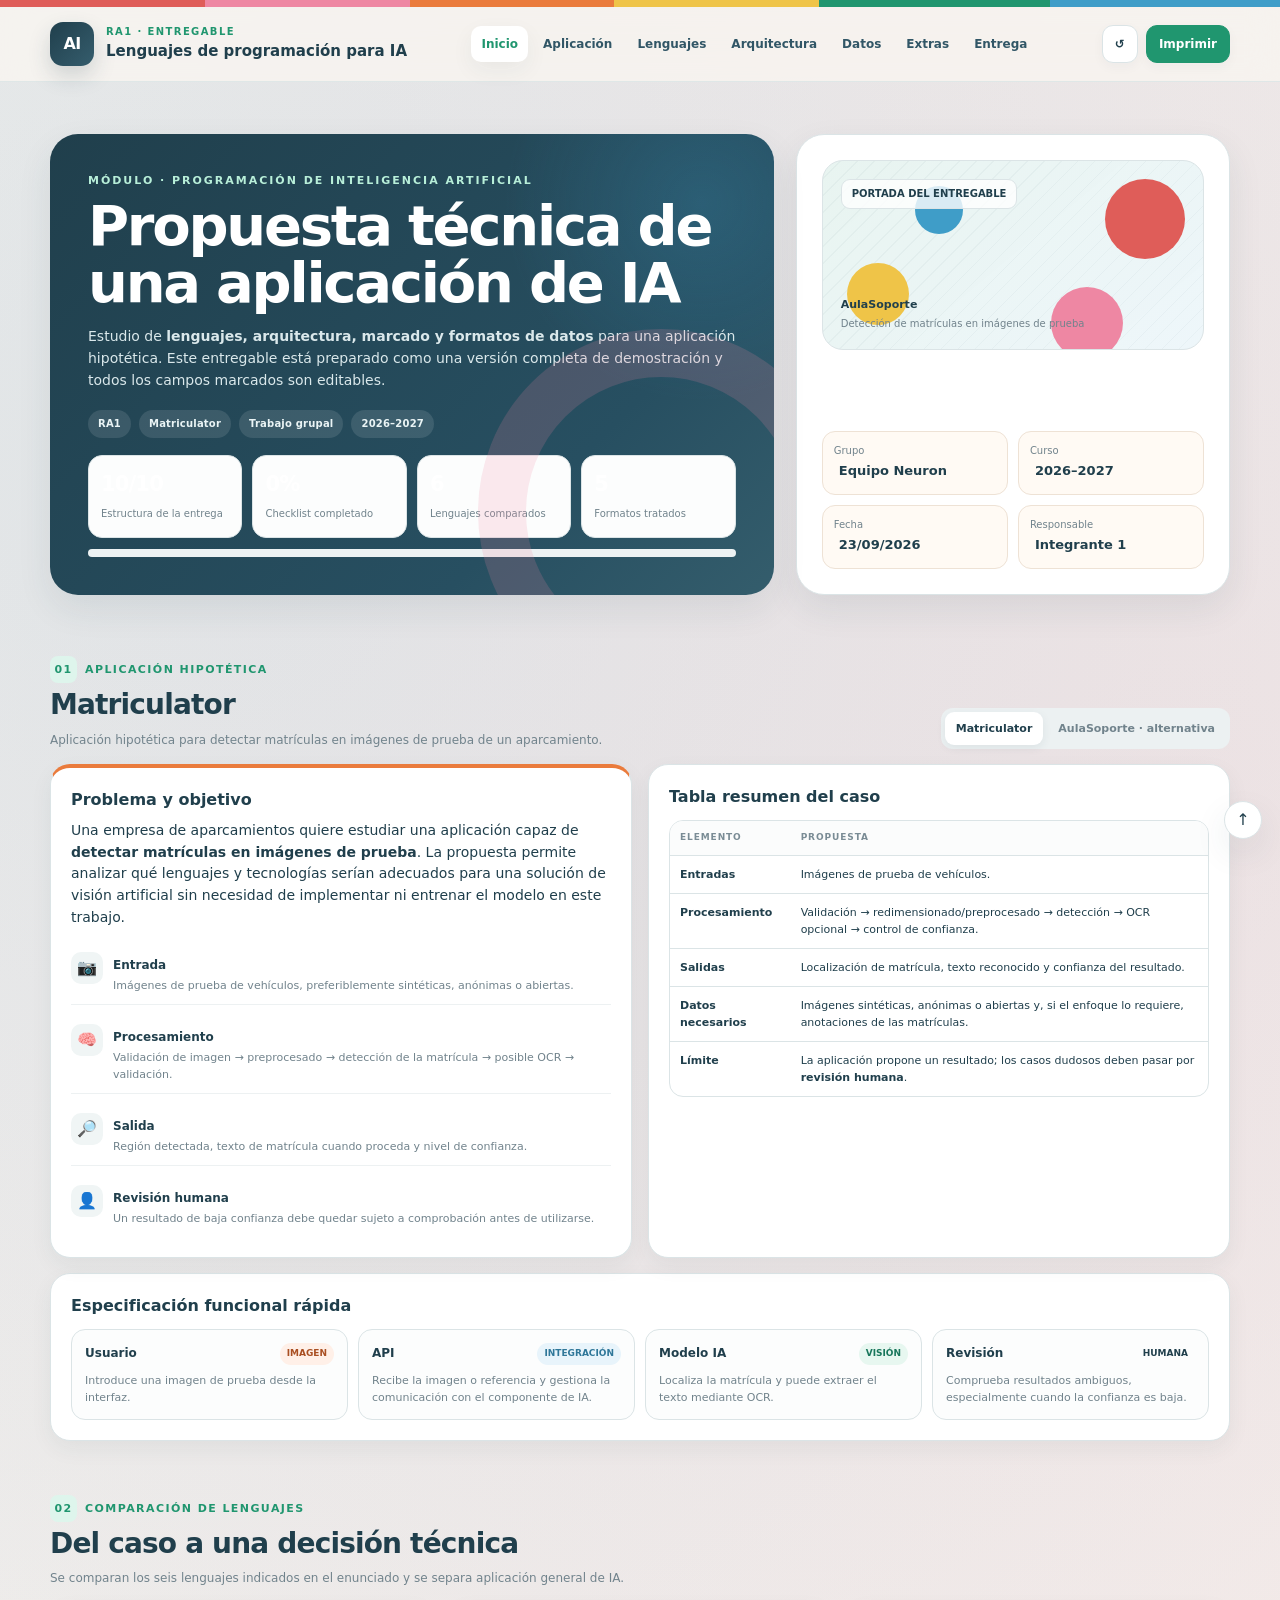
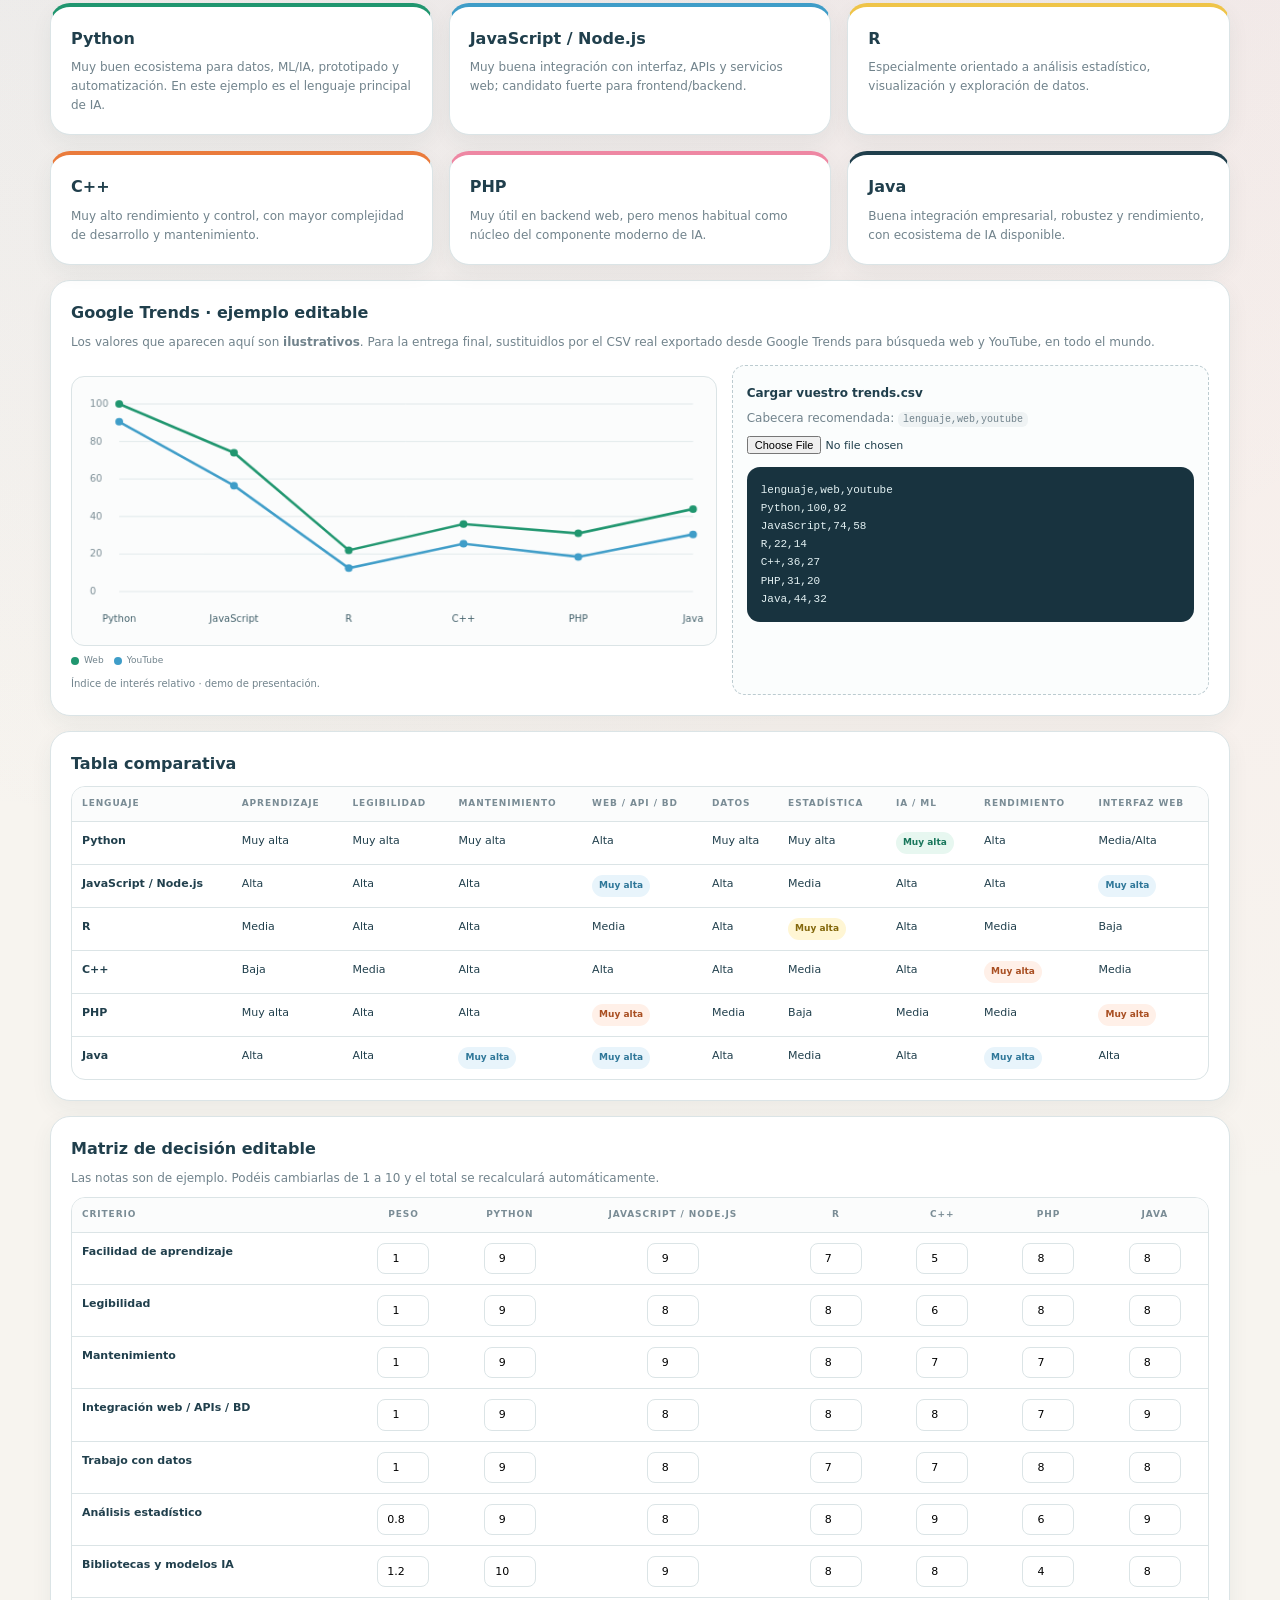
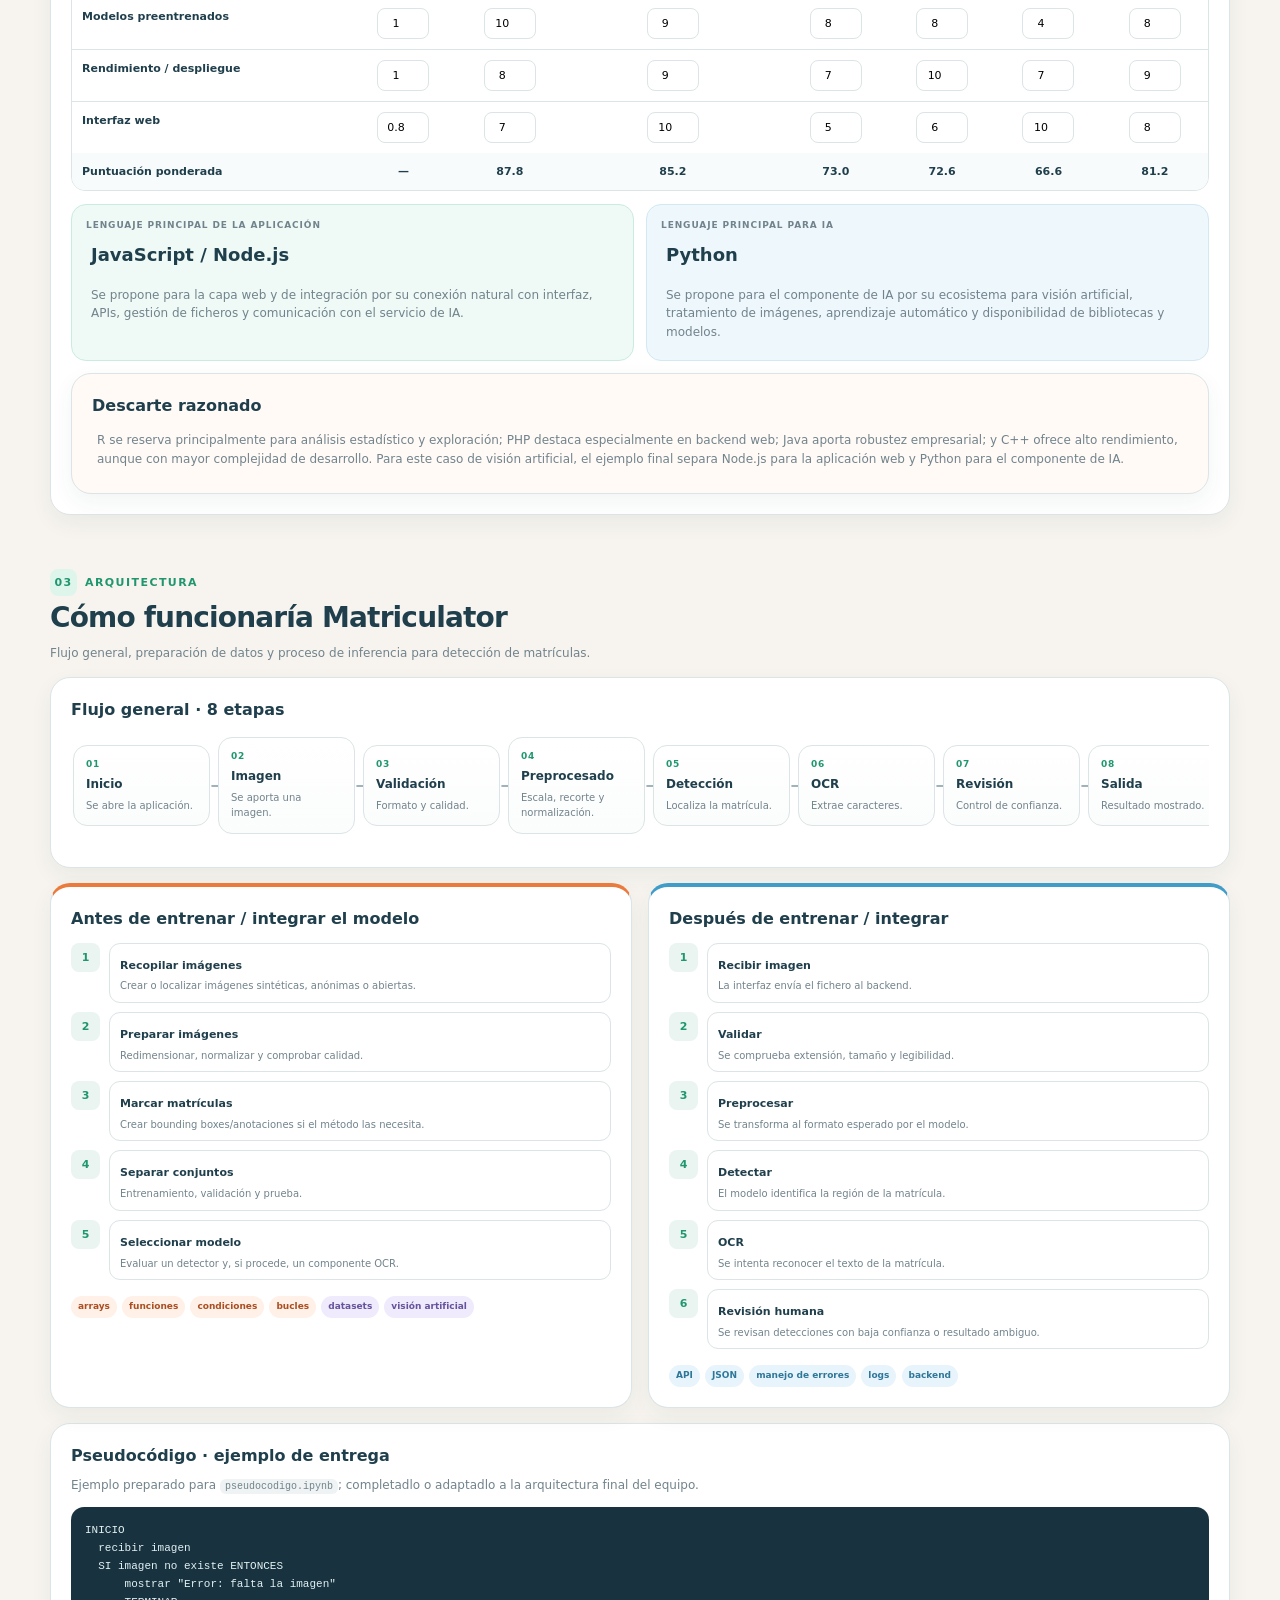
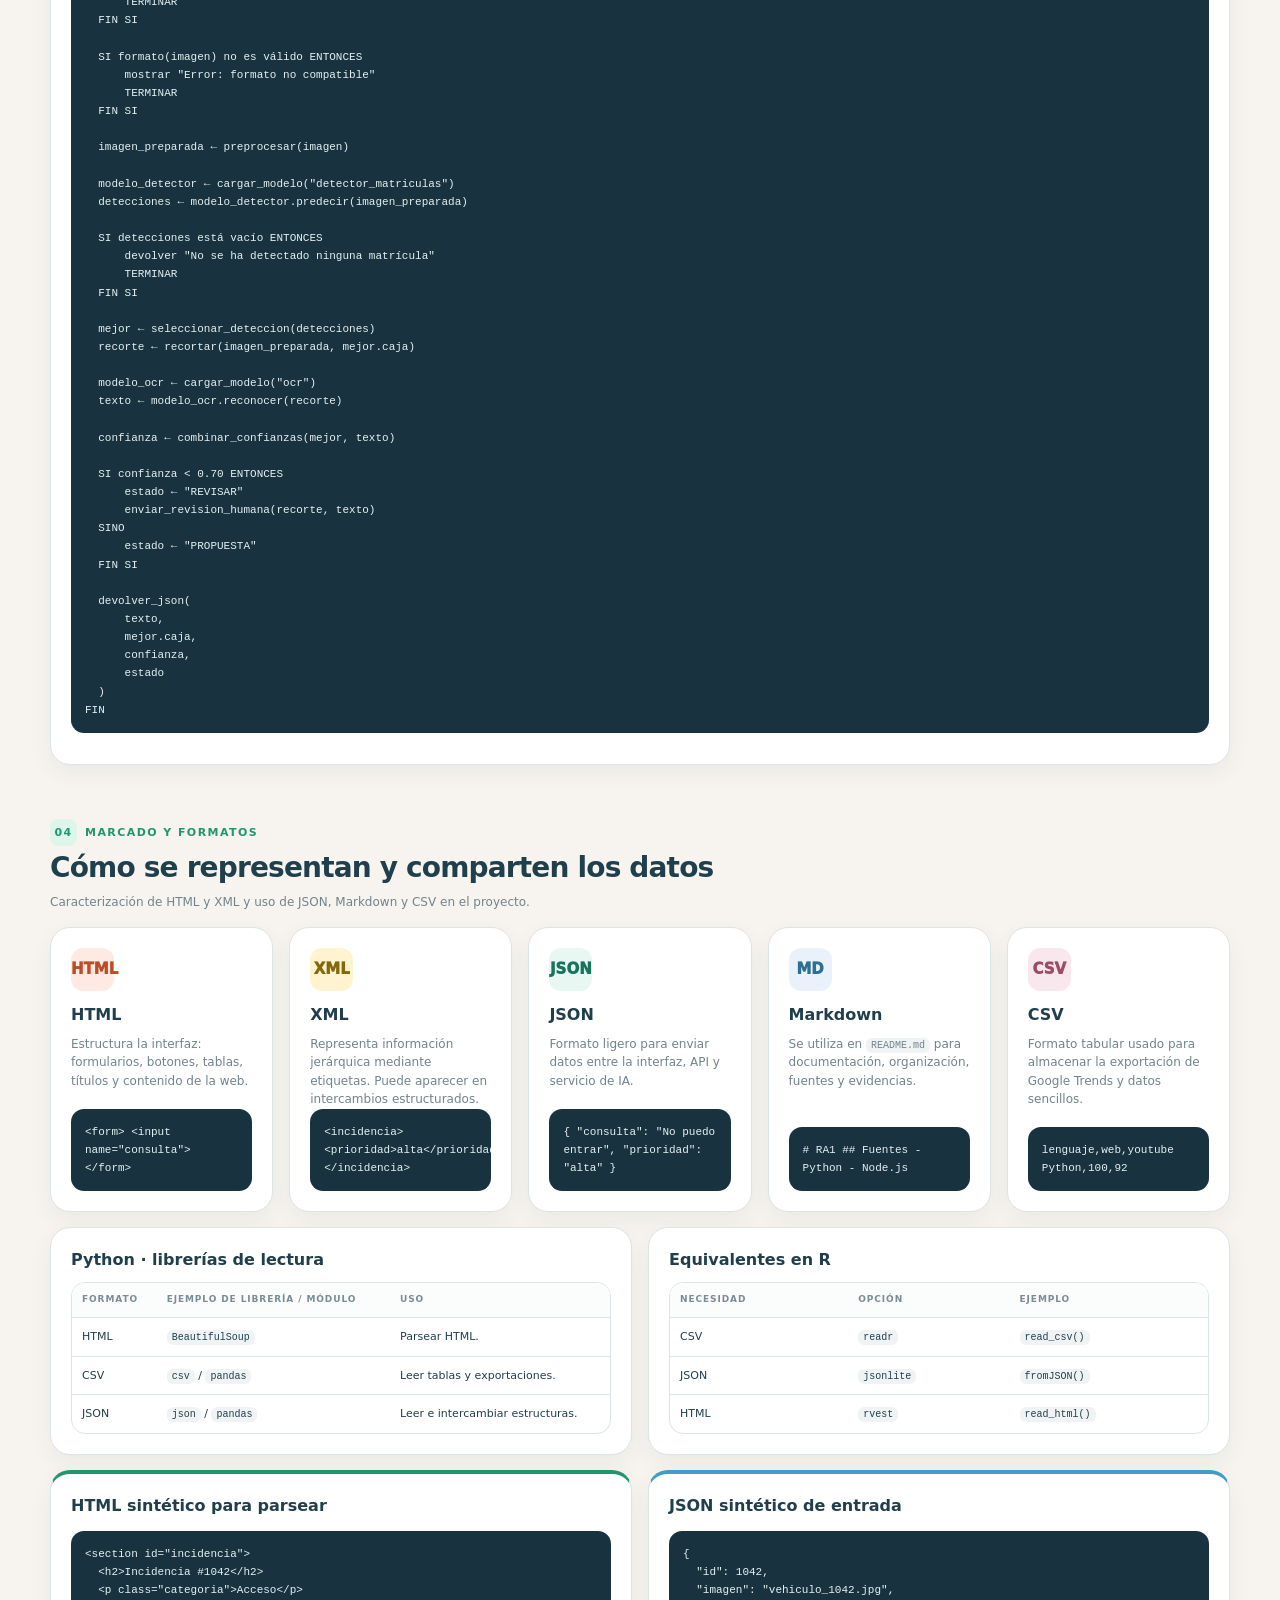
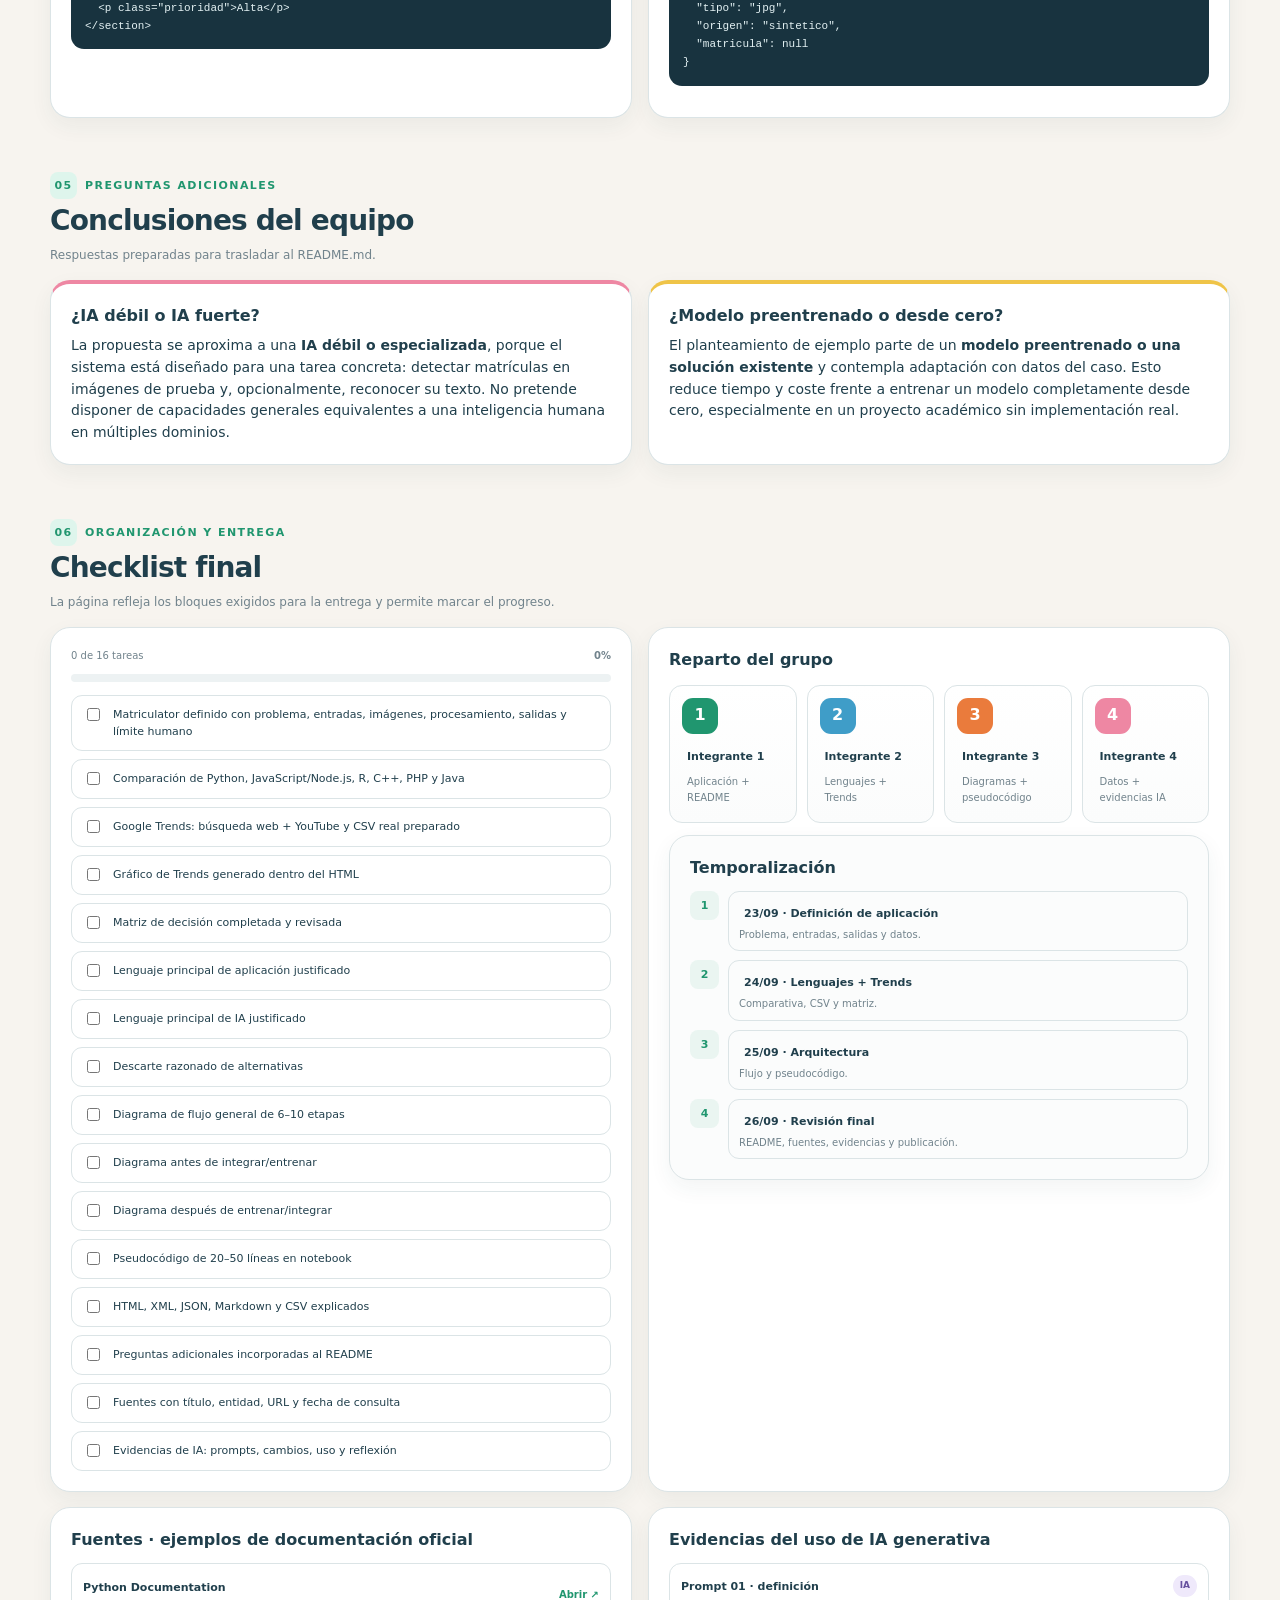
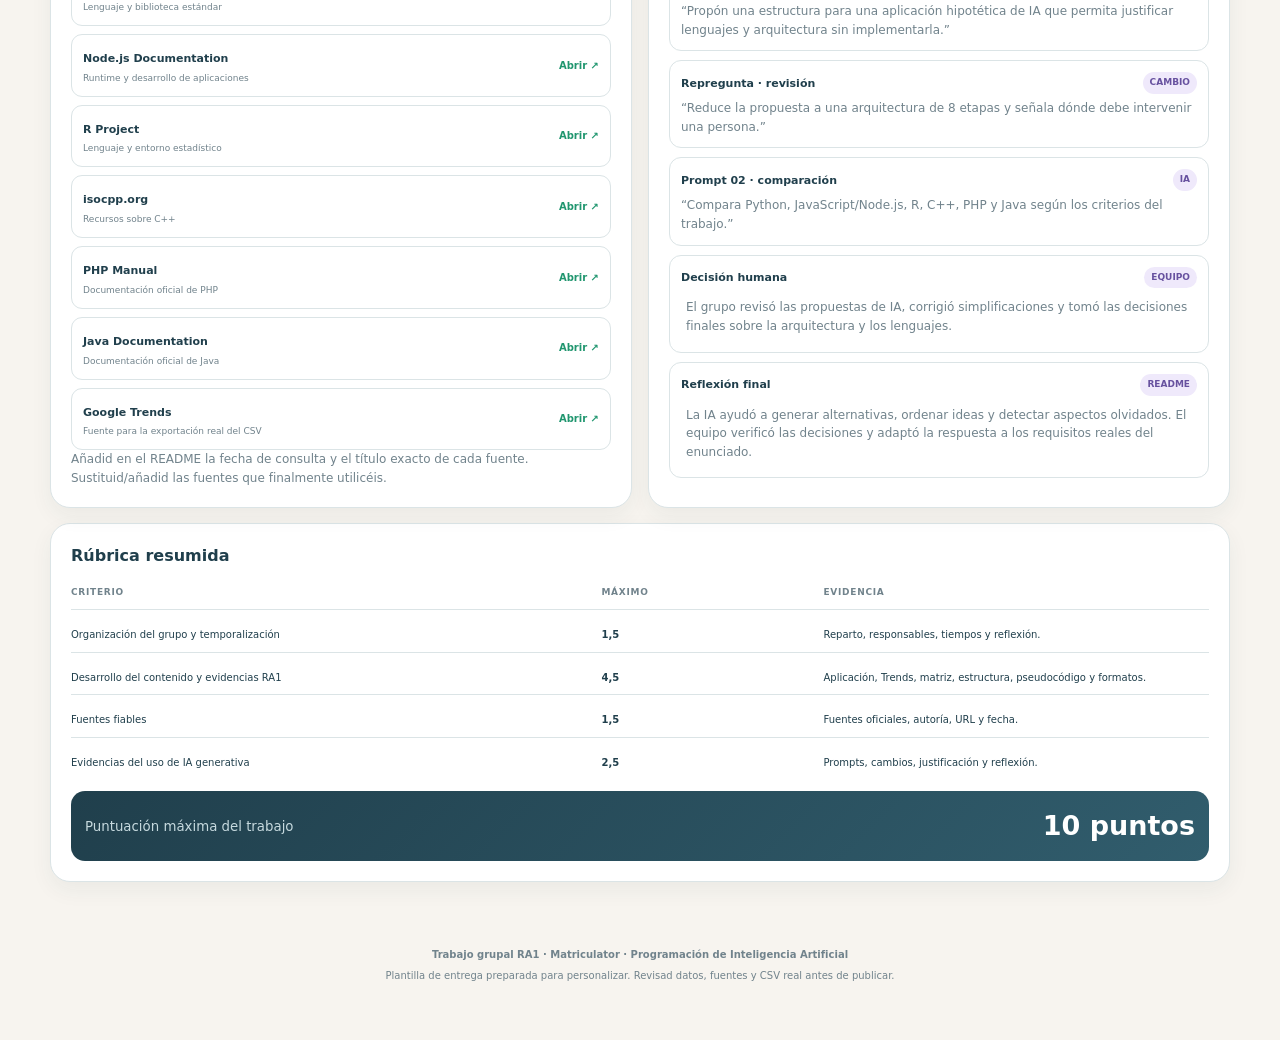
==== commit a1572f24: "arreglos" ====
--- a/index.html
+++ b/index.html
@@ -1,572 +1,323 @@
-<<<<<<< HEAD
-<!DOCTYPE html>
-<html lang="es">
-<head>
-<meta charset="UTF-8">
-<meta name="viewport" content="width=device-width, initial-scale=1.0">
-<title>Matriculator | Aimar, Maitane e Ignacio (AMI)</title>
-<meta name="description" content="Matriculator" />
- <link rel="stylesheet" href="assets/html/style.css">
-</head>
-<body>
-<div class="topline"></div>
-
-<header>
-  <div class="container navbar">
-    <div class="brand">
-      <div class="brandmark">AMI</div>
-      <div class="brandtext">
-        <strong>Matriculator</strong>
-      </div>
-    </div>
-    <div class="navlinks" id="navlinks">
-      <button class="active" data-target="inicio">Inicio</button>
-      <button data-target="aplicacion">Aplicación</button>
-      <button data-target="lenguajes">Lenguajes</button>
-      <button data-target="arquitectura">Arquitectura</button>
-      <button data-target="datos">Datos</button>
-      <button data-target="extras">Extras</button>
-    </div>
-  </div>
-</header>
-<main>
-  <div class="container">
-    <section class="hero" id="inicio">
-      <div class="hero-grid">
-        <div class="hero-main">
-          <div class="kicker">Programación de Inteligencia Artificial (PIA)</div>
-          <h1>Matriculator</h1>
-          <p>
-            Estudio de <strong>lenguajes, arquitectura, marcado y formatos de datos</strong>
-            para una aplicación hipotética. Este entregable está preparado como una versión
-            completa de demostración y todos los campos marcados son editables.
-          </p>
-        </div>
-      </div>
-    </section>
-
-    <section class="section" id="aplicacion">
-      <div class="section-head">
-        <div>
-          <div class="section-number"><i>01</i> Aplicación hipotética</div>
-          <h2>Matriculator</h2>
-          <p>Aplicación hipotética para detectar matrículas en imágenes de prueba de un aparcamiento.</p>
-        </div>
-        <div class="tabbar" id="appTabs">
-          <button class="active" data-app="matri">Matriculator</button>
-          <button data-app="aula">AulaSoporte · alternativa</button>
-        </div>
-      </div>
-
-      <div id="appMatri" class="grid grid-2">
-        <div class="card accent-orange">
-          <h3>Problema y objetivo</h3>
-          <p class="lead">
-            Una empresa de aparcamientos quiere estudiar una aplicación capaz de
-            <strong>detectar matrículas en imágenes de prueba</strong>. La propuesta
-            permite analizar qué lenguajes y tecnologías serían adecuados para una solución
-            de visión artificial sin necesidad de implementar ni entrenar el modelo en este trabajo.
-          </p>
-          <div class="feature-list">
-            <div class="feature"><div class="icon">📷</div><div><strong>Entrada</strong><span>Imágenes de prueba de vehículos, preferiblemente sintéticas, anónimas o abiertas.</span></div></div>
-            <div class="feature"><div class="icon">🧠</div><div><strong>Procesamiento</strong><span>Validación de imagen → preprocesado → detección de la matrícula → posible OCR → validación.</span></div></div>
-            <div class="feature"><div class="icon">🔎</div><div><strong>Salida</strong><span>Región detectada, texto de matrícula cuando proceda y nivel de confianza.</span></div></div>
-            <div class="feature"><div class="icon">👤</div><div><strong>Revisión humana</strong><span>Un resultado de baja confianza debe quedar sujeto a comprobación antes de utilizarse.</span></div></div>
-          </div>
-        </div>
-
-        <div class="card">
-          <h3>Tabla resumen del caso</h3>
-          <div class="scroll" style="margin-top:10px">
-            <table>
-              <thead><tr><th>Elemento</th><th>Propuesta</th></tr></thead>
-              <tbody>
-                <tr><td><strong>Entradas</strong></td><td>Imágenes de prueba de vehículos.</td></tr>
-                <tr><td><strong>Procesamiento</strong></td><td>Validación → redimensionado/preprocesado → detección → OCR opcional → control de confianza.</td></tr>
-                <tr><td><strong>Salidas</strong></td><td>Localización de matrícula, texto reconocido y confianza del resultado.</td></tr>
-                <tr><td><strong>Datos necesarios</strong></td><td>Imágenes sintéticas, anónimas o abiertas y, si el enfoque lo requiere, anotaciones de las matrículas.</td></tr>
-                <tr><td><strong>Límite</strong></td><td>La aplicación propone un resultado; los casos dudosos deben pasar por <strong>revisión humana</strong>.</td></tr>
-              </tbody>
-            </table>
-          </div>
-        </div>
-      </div>
-
-      <div id="appAula" class="grid grid-2" style="display:none">
-        <div class="card">
-          <h3>AulaSoporte · opción alternativa</h3>
-          <p class="lead">
-            Un centro recibe incidencias de acceso, equipos, plataforma o red. Una web recoge
-            la consulta y, en una fase futura, un modelo de IA propone categoría y prioridad.
-          </p>
-          <div class="feature-list">
-            <div class="feature"><div class="icon">📝</div><div><strong>Entrada</strong><span>Texto de la incidencia y contexto mínimo.</span></div></div>
-            <div class="feature"><div class="icon">⚙️</div><div><strong>Procesamiento</strong><span>Validación, limpieza, transformación y predicción.</span></div></div>
-            <div class="feature"><div class="icon">🎯</div><div><strong>Salida</strong><span>Categoría y prioridad propuestas.</span></div></div>
-            <div class="feature"><div class="icon">👤</div><div><strong>Decisión humana</strong><span>Revisión de resultados relevantes.</span></div></div>
-          </div>
-        </div>
-        <div class="card">
-          <h3>Tabla resumen · alternativa</h3>
-          <div class="scroll" style="margin-top:10px">
-            <table><thead><tr><th>Elemento</th><th>Propuesta</th></tr></thead>
-            <tbody>
-              <tr><td><strong>Entradas</strong></td><td>Consulta escrita.</td></tr>
-              <tr><td><strong>Procesamiento</strong></td><td>Validación → limpieza → inferencia.</td></tr>
-              <tr><td><strong>Salidas</strong></td><td>Categoría, prioridad y recomendación.</td></tr>
-              <tr><td><strong>Datos necesarios</strong></td><td>Incidencias sintéticas/anónimas y etiquetas si son necesarias.</td></tr>
-            </tbody></table>
-          </div>
-        </div>
-      </div>
-
-      <div class="card" style="margin-top:15px">
-        <h3>Especificación funcional rápida</h3>
-        <div class="definition-grid" style="margin-top:10px">
-          <div class="definition"><div class="head"><strong>Usuario</strong><span class="tag orange">IMAGEN</span></div><p>Introduce una imagen de prueba desde la interfaz.</p></div>
-          <div class="definition"><div class="head"><strong>API</strong><span class="tag blue">INTEGRACIÓN</span></div><p>Recibe la imagen o referencia y gestiona la comunicación con el componente de IA.</p></div>
-          <div class="definition"><div class="head"><strong>Modelo IA</strong><span class="tag green">VISIÓN</span></div><p>Localiza la matrícula y puede extraer el texto mediante OCR.</p></div>
-          <div class="definition"><div class="head"><strong>Revisión</strong><span class="tag pink">HUMANA</span></div><p>Comprueba resultados ambiguos, especialmente cuando la confianza es baja.</p></div>
-        </div>
-      </div>
-
-      <div class="card" style="margin-top:15px">
-        <h3>Datos de prueba encontrados en el proyecto</h3>
-        <p>El ZIP incluye un conjunto local de imágenes para pruebas de Matriculator y las exportaciones de Google Trends utilizadas para la comparación.</p>
-        <div class="grid grid-3" style="margin-top:10px">
-          <div class="definition"><div class="head"><strong>Imágenes</strong><span class="tag orange">50</span></div><p><code>assets/img_mtr/</code> contiene <strong>50 imágenes</strong>, desde <code>coche_1.png</code> hasta <code>coche_50.png</code>. Las 50 tienen resolución <strong>1448 × 1086</strong> y modo RGB.</p></div>
-          <div class="definition"><div class="head"><strong>Google Trends · Web</strong><span class="tag green">273 filas</span></div><p><code>data/google_trends_web.csv</code>: datos mensuales de <strong>2004-01 a 2026-09</strong> para C++, PHP, R, JavaScript, Python y Java.</p></div>
-          <div class="definition"><div class="head"><strong>Google Trends · YouTube</strong><span class="tag blue">225 filas</span></div><p><code>data/google_trends_youtube.csv</code>: datos mensuales de <strong>2008-01 a 2026-09</strong> para los mismos seis lenguajes.</p></div>
-        </div>
-        <div class="small-note" style="margin-top:10px">Los datos de Trends son índices de interés relativo. En el proyecto se conservan los CSV originales y el gráfico del HTML usa el último dato disponible: septiembre de 2026.</div>
-      </div>
-
-      <div class="card" style="margin-top:15px">
-        <h3>Ejemplos de imágenes del conjunto de prueba</h3>
-        <div class="grid grid-4" style="margin-top:10px;grid-template-columns:repeat(4,minmax(0,1fr))">
-          <figure style="margin:0"><img src="assets/img_mtr/coche_1.png" alt="Imagen de prueba coche 1" loading="lazy" style="width:100%;aspect-ratio:4/3;object-fit:cover;border-radius:12px;border:1px solid var(--line)"><figcaption class="small-note">coche_1.png</figcaption></figure>
-          <figure style="margin:0"><img src="assets/img_mtr/coche_2.png" alt="Imagen de prueba coche 2" loading="lazy" style="width:100%;aspect-ratio:4/3;object-fit:cover;border-radius:12px;border:1px solid var(--line)"><figcaption class="small-note">coche_2.png</figcaption></figure>
-          <figure style="margin:0"><img src="assets/img_mtr/coche_25.png" alt="Imagen de prueba coche 25" loading="lazy" style="width:100%;aspect-ratio:4/3;object-fit:cover;border-radius:12px;border:1px solid var(--line)"><figcaption class="small-note">coche_25.png</figcaption></figure>
-          <figure style="margin:0"><img src="assets/img_mtr/coche_50.png" alt="Imagen de prueba coche 50" loading="lazy" style="width:100%;aspect-ratio:4/3;object-fit:cover;border-radius:12px;border:1px solid var(--line)"><figcaption class="small-note">coche_50.png</figcaption></figure>
-        </div>
-      </div>
-    </section>
-
-    <section class="section" id="lenguajes">
-      <div class="section-head">
-        <div>
-          <div class="section-number"><i>02</i> Comparación de lenguajes</div>
-          <h2>Del caso a una decisión técnica</h2>
-          <p>Se comparan los seis lenguajes indicados en el enunciado y se separa aplicación general de IA.</p>
-        </div>
-      </div>
-
-      <div class="grid grid-3">
-        <div class="card accent-green"><h3>Python</h3><p>Muy buen ecosistema para datos, ML/IA, prototipado y automatización. En este ejemplo es el lenguaje principal de IA.</p></div>
-        <div class="card accent-blue"><h3>JavaScript / Node.js</h3><p>Muy buena integración con interfaz, APIs y servicios web; candidato fuerte para frontend/backend.</p></div>
-        <div class="card accent-yellow"><h3>R</h3><p>Especialmente orientado a análisis estadístico, visualización y exploración de datos.</p></div>
-        <div class="card accent-orange"><h3>C++</h3><p>Muy alto rendimiento y control, con mayor complejidad de desarrollo y mantenimiento.</p></div>
-        <div class="card accent-pink"><h3>PHP</h3><p>Muy útil en backend web, pero menos habitual como núcleo del componente moderno de IA.</p></div>
-        <div class="card" style="border-top:4px solid var(--ink)"><h3>Java</h3><p>Buena integración empresarial, robustez y rendimiento, con ecosistema de IA disponible.</p></div>
-      </div>
-
-      <div class="card" style="margin-top:15px">
-        <h3>Google Trends · datos del proyecto</h3>
-        <p>El ZIP ya incluye las exportaciones reales utilizadas en el proyecto. El gráfico muestra el <strong>último dato disponible (septiembre de 2026)</strong> de los dos CSV, manteniendo separados los índices de búsqueda web y YouTube.</p>
-        <div class="chart-wrap" style="margin-top:13px">
-          <div class="chart-card">
-            <div class="chart-box"><canvas id="trendChart"></canvas></div>
-            <div class="legend">
-              <span><i class="dot" style="background:var(--green)"></i>Web</span>
-              <span><i class="dot" style="background:var(--blue)"></i>YouTube</span>
-            </div>
-            <div class="small-note">Índice de interés relativo · último dato disponible: 2026-09.</div>
-          </div>
-          <div class="upload">
-            <strong style="font-size:12px">Cargar vuestro trends.csv</strong>
-            <p style="margin-top:5px">Cabecera recomendada: <code>lenguaje,web,youtube</code></p>
-            <input type="file" id="csvFile" accept=".csv,text/csv">
-            <pre id="csvData" class="code" style="max-height:185px;margin-top:10px">lenguaje,web,youtube
-Python,20,63
-JavaScript,10,22
-R,3,19
-C++,4,11
-PHP,3,4
-Java,10,65</pre>
-          </div>
-        </div>
-        <div class="scroll" style="margin-top:12px">
-          <table>
-            <thead><tr><th>Lenguaje</th><th>Web · sep. 2026</th><th>YouTube · sep. 2026</th></tr></thead>
-            <tbody>
-              <tr><td><strong>Python</strong></td><td>20</td><td>63</td></tr>
-              <tr><td><strong>JavaScript</strong></td><td>10</td><td>22</td></tr>
-              <tr><td><strong>R</strong></td><td>3</td><td>19</td></tr>
-              <tr><td><strong>C++</strong></td><td>4</td><td>11</td></tr>
-              <tr><td><strong>PHP</strong></td><td>3</td><td>4</td></tr>
-              <tr><td><strong>Java</strong></td><td>10</td><td>65</td></tr>
-            </tbody>
-          </table>
-        </div>
-        <p class="small-note" style="margin-top:8px">Lectura del último dato: en búsqueda web, Python presenta 20 y JavaScript/Java 10; en YouTube, Java alcanza 65 y Python 63. Estas cifras describen ese punto temporal y no sustituyen el análisis del periodo completo.</p>
-      </div>
-
-      <div class="card" style="margin-top:15px">
-        <h3>Tabla comparativa</h3>
-        <div class="scroll" style="margin-top:10px">
-          <table>
-            <thead>
-              <tr><th>Lenguaje</th><th>Aprendizaje</th><th>Legibilidad</th><th>Mantenimiento</th><th>Web / API / BD</th><th>Datos</th><th>Estadística</th><th>IA / ML</th><th>Rendimiento</th><th>Interfaz web</th></tr>
-            </thead>
-            <tbody>
-              <tr><td><strong>Python</strong></td><td>Muy alta</td><td>Muy alta</td><td>Muy alta</td><td>Alta</td><td>Muy alta</td><td>Muy alta</td><td><span class="tag green">Muy alta</span></td><td>Alta</td><td>Media/Alta</td></tr>
-              <tr><td><strong>JavaScript / Node.js</strong></td><td>Alta</td><td>Alta</td><td>Alta</td><td><span class="tag blue">Muy alta</span></td><td>Alta</td><td>Media</td><td>Alta</td><td>Alta</td><td><span class="tag blue">Muy alta</span></td></tr>
-              <tr><td><strong>R</strong></td><td>Media</td><td>Alta</td><td>Alta</td><td>Media</td><td>Alta</td><td><span class="tag yellow">Muy alta</span></td><td>Alta</td><td>Media</td><td>Baja</td></tr>
-              <tr><td><strong>C++</strong></td><td>Baja</td><td>Media</td><td>Alta</td><td>Alta</td><td>Alta</td><td>Media</td><td>Alta</td><td><span class="tag orange">Muy alta</span></td><td>Media</td></tr>
-              <tr><td><strong>PHP</strong></td><td>Muy alta</td><td>Alta</td><td>Alta</td><td><span class="tag orange">Muy alta</span></td><td>Media</td><td>Baja</td><td>Media</td><td>Media</td><td><span class="tag orange">Muy alta</span></td></tr>
-              <tr><td><strong>Java</strong></td><td>Alta</td><td>Alta</td><td><span class="tag blue">Muy alta</span></td><td><span class="tag blue">Muy alta</span></td><td>Alta</td><td>Media</td><td>Alta</td><td><span class="tag blue">Muy alta</span></td><td>Alta</td></tr>
-            </tbody>
-          </table>
-        </div>
-      </div>
-
-      <div class="card" style="margin-top:15px">
-        <h3>Matriz de decisión editable</h3>
-        <p>Las notas son de ejemplo. Podéis cambiarlas de 1 a 10 y el total se recalculará automáticamente.</p>
-        <div class="scroll" style="margin-top:10px">
-          <table class="matrix" id="matrix"></table>
-        </div>
-        <div class="decisions">
-          <div class="decision green">
-            <span>Lenguaje principal de la aplicación</span>
-            <strong contenteditable="true" class="editable">JavaScript / Node.js</strong>
-            <p contenteditable="true" class="editable">Se propone para la capa web y de integración por su conexión natural con interfaz, APIs, gestión de ficheros y comunicación con el servicio de IA.</p>
-          </div>
-          <div class="decision blue">
-            <span>Lenguaje principal para IA</span>
-            <strong contenteditable="true" class="editable">Python</strong>
-            <p contenteditable="true" class="editable">Se propone para el componente de IA por su ecosistema para visión artificial, tratamiento de imágenes, aprendizaje automático y disponibilidad de bibliotecas y modelos.</p>
-          </div>
-        </div>
-        <div class="card" style="margin-top:12px;background:#fffaf6">
-          <h3>Descarte razonado</h3>
-          <p contenteditable="true" class="editable">
-            R se reserva principalmente para análisis estadístico y exploración; PHP destaca especialmente en backend web; Java aporta robustez empresarial; y C++ ofrece alto rendimiento, aunque con mayor complejidad de desarrollo. Para este caso de visión artificial, el ejemplo final separa Node.js para la aplicación web y Python para el componente de IA.
-          </p>
-        </div>
-      </div>
-    </section>
-
-    <section class="section" id="arquitectura">
-      <div class="section-head">
-        <div>
-          <div class="section-number"><i>03</i> Arquitectura</div>
-          <h2>Cómo funcionaría Matriculator</h2>
-          <p>Flujo general, preparación de datos y proceso de inferencia para detección de matrículas.</p>
-        </div>
-      </div>
-
-      <div class="card">
-        <h3>Flujo general · 8 etapas</h3>
-        <div class="flow" style="margin-top:11px">
-          <div class="flow-step"><small>01</small><strong>Inicio</strong><span>Se abre la aplicación.</span></div>
-          <div class="flow-step"><small>02</small><strong>Imagen</strong><span>Se aporta una imagen.</span></div>
-          <div class="flow-step"><small>03</small><strong>Validación</strong><span>Formato y calidad.</span></div>
-          <div class="flow-step"><small>04</small><strong>Preprocesado</strong><span>Escala, recorte y normalización.</span></div>
-          <div class="flow-step"><small>05</small><strong>Detección</strong><span>Localiza la matrícula.</span></div>
-          <div class="flow-step"><small>06</small><strong>OCR</strong><span>Extrae caracteres.</span></div>
-          <div class="flow-step"><small>07</small><strong>Revisión</strong><span>Control de confianza.</span></div>
-          <div class="flow-step"><small>08</small><strong>Salida</strong><span>Resultado mostrado.</span></div>
-        </div>
-      </div>
-
-      <div class="grid grid-2" style="margin-top:15px">
-        <div class="card accent-orange">
-          <h3>Antes de entrenar / integrar el modelo</h3>
-          <div class="timeline" style="margin-top:11px">
-            <div class="timeline-row"><div class="timeline-num">1</div><div class="timeline-box"><strong>Recopilar imágenes</strong><span>Crear o localizar imágenes sintéticas, anónimas o abiertas.</span></div></div>
-            <div class="timeline-row"><div class="timeline-num">2</div><div class="timeline-box"><strong>Preparar imágenes</strong><span>Redimensionar, normalizar y comprobar calidad.</span></div></div>
-            <div class="timeline-row"><div class="timeline-num">3</div><div class="timeline-box"><strong>Marcar matrículas</strong><span>Crear bounding boxes/anotaciones si el método las necesita.</span></div></div>
-            <div class="timeline-row"><div class="timeline-num">4</div><div class="timeline-box"><strong>Separar conjuntos</strong><span>Entrenamiento, validación y prueba.</span></div></div>
-            <div class="timeline-row"><div class="timeline-num">5</div><div class="timeline-box"><strong>Seleccionar modelo</strong><span>Evaluar un detector y, si procede, un componente OCR.</span></div></div>
-          </div>
-          <div style="margin-top:12px">
-            <span class="tag orange">arrays</span> <span class="tag orange">funciones</span> <span class="tag orange">condiciones</span> <span class="tag orange">bucles</span> <span class="tag purple">datasets</span> <span class="tag purple">visión artificial</span>
-          </div>
-        </div>
-
-        <div class="card accent-blue">
-          <h3>Después de entrenar / integrar</h3>
-          <div class="timeline" style="margin-top:11px">
-            <div class="timeline-row"><div class="timeline-num">1</div><div class="timeline-box"><strong>Recibir imagen</strong><span>La interfaz envía el fichero al backend.</span></div></div>
-            <div class="timeline-row"><div class="timeline-num">2</div><div class="timeline-box"><strong>Validar</strong><span>Se comprueba extensión, tamaño y legibilidad.</span></div></div>
-            <div class="timeline-row"><div class="timeline-num">3</div><div class="timeline-box"><strong>Preprocesar</strong><span>Se transforma al formato esperado por el modelo.</span></div></div>
-            <div class="timeline-row"><div class="timeline-num">4</div><div class="timeline-box"><strong>Detectar</strong><span>El modelo identifica la región de la matrícula.</span></div></div>
-            <div class="timeline-row"><div class="timeline-num">5</div><div class="timeline-box"><strong>OCR</strong><span>Se intenta reconocer el texto de la matrícula.</span></div></div>
-            <div class="timeline-row"><div class="timeline-num">6</div><div class="timeline-box"><strong>Revisión humana</strong><span>Se revisan detecciones con baja confianza o resultado ambiguo.</span></div></div>
-            <div class="timeline-row"><div class="timeline-num">7</div><div class="timeline-box"><strong>Consulta de permiso</strong><span>El proyecto comprueba si el vehículo es conocido y si tiene permiso de acceso.</span></div></div>
-            <div class="timeline-row"><div class="timeline-num">8</div><div class="timeline-box"><strong>Barrera y registro</strong><span>Si procede, se abre la barrera, se registra la entrada y después puede registrarse la salida.</span></div></div>
-          </div>
-          <div style="margin-top:12px">
-            <span class="tag blue">API</span> <span class="tag blue">JSON</span> <span class="tag blue">manejo de errores</span> <span class="tag blue">logs</span> <span class="tag blue">backend</span>
-          </div>
-        </div>
-      </div>
-
-      <div class="card" style="margin-top:15px">
-        <h3>Pseudocódigo · versión del notebook del proyecto</h3>
-        <p>El ZIP incluye <code>pseudocodigo.ipynb</code>. El flujo real del notebook concreta la propuesta con cámara, lectura de matrícula, umbral de confianza del <strong>80 %</strong>, consulta del vehículo y decisión de acceso.</p>
-        <pre class="code" contenteditable="true">def obtener_matricula():
-    foto = hacer_foto_con_camara()
-
-    if foto is None:
-        return foto, None, "La cámara no ha enviado ninguna foto"
-
-    matricula, confianza = leer_matricula_con_ia(foto)
-
-    if matricula is None or confianza &lt; 0.80:
-        return foto, None, "No se distingue bien la matrícula"
-
-    return foto, matricula, None
-
-def decidir_acceso(matricula, problema):
-    if problema is not None:
-        return pedir_revision_en_garita(problema)
-
-    vehiculo = buscar_vehiculo(matricula)
-
-    if vehiculo is None:
-        return pedir_revision_en_garita("No conocemos este vehículo")
-
-    if vehiculo.datos_incompletos:
-        return pedir_revision_en_garita("Hay datos que revisar")
-
-    if vehiculo.tipo == "docente" or vehiculo.tiene_permiso:
-        return "Autorizado automáticamente"
-
-    return "Denegado: no tiene permiso"
-
-def procesar_acceso():
-    foto, matricula, problema = obtener_matricula()
-    resultado = decidir_acceso(matricula, problema)
-
-    if resultado in ["Autorizado automáticamente", "Autorizado manualmente"]:
-        abrir_barrera()
-        fecha_entrada = obtener_fecha_y_hora()
-    else:
-        mantener_barrera_cerrada()
-        fecha_entrada = None
-
-    guardar_intento(foto, matricula, resultado, fecha_entrada)
-    mostrar_resultado(resultado)
-    return resultado
-
-def registrar_salida(matricula):
-    entrada = buscar_entrada_sin_salida(matricula)
-    if entrada is None:
-        return "No encontramos una entrada pendiente de salida"
-    entrada.fecha_salida = obtener_fecha_y_hora()
-    guardar_cambios(entrada)
-    return "Salida registrada"</pre>
-        <div class="small-note" style="margin-top:9px">Fuente interna del proyecto: <code>pseudocodigo.ipynb</code>. El notebook indica que cámara, IA, base de datos, garita y barrera se representan mediante funciones que se desarrollarían más adelante.</div>
-      </div>
-    </section>
-
-    <section class="section" id="datos">
-      <div class="section-head">
-        <div>
-          <div class="section-number"><i>04</i> Marcado y formatos</div>
-          <h2>Cómo se representan y comparten los datos</h2>
-          <p>Caracterización de HTML y XML y uso de JSON, Markdown y CSV en el proyecto.</p>
-        </div>
-      </div>
-
-      <div class="grid grid-5" style="grid-template-columns:repeat(5,minmax(0,1fr))">
-        <div class="card format"><div class="format-icon fhtml">HTML</div><h3>HTML</h3><p>Estructura la interfaz: formularios, botones, tablas, títulos y contenido de la web.</p><div class="code" style="margin-top:auto">&lt;form&gt;
-  &lt;input name="consulta"&gt;
-&lt;/form&gt;</div></div>
-        <div class="card format"><div class="format-icon fxml">XML</div><h3>XML</h3><p>Representa información jerárquica mediante etiquetas. Puede aparecer en intercambios estructurados.</p><div class="code" style="margin-top:auto">&lt;incidencia&gt;
-  &lt;prioridad&gt;alta&lt;/prioridad&gt;
-&lt;/incidencia&gt;</div></div>
-        <div class="card format"><div class="format-icon fjson">JSON</div><h3>JSON</h3><p>Formato ligero para enviar datos entre la interfaz, API y servicio de IA.</p><div class="code" style="margin-top:auto">{
-  "consulta": "No puedo entrar",
-  "prioridad": "alta"
-}</div></div>
-        <div class="card format"><div class="format-icon fmd">MD</div><h3>Markdown</h3><p>Se utiliza en <code>README.md</code> para documentación, organización, fuentes y evidencias.</p><div class="code" style="margin-top:auto"># RA1
-## Fuentes
-- Python
-- Node.js</div></div>
-        <div class="card format"><div class="format-icon fcsv">CSV</div><h3>CSV</h3><p>Formato tabular usado para almacenar la exportación de Google Trends y datos sencillos.</p><div class="code" style="margin-top:auto">lenguaje,web,youtube
-Python,100,92</div></div>
-      </div>
-
-      <div class="grid grid-2" style="margin-top:15px">
-        <div class="card">
-          <h3>Python · librerías de lectura</h3>
-          <div class="scroll" style="margin-top:9px">
-            <table>
-              <thead><tr><th>Formato</th><th>Ejemplo de librería / módulo</th><th>Uso</th></tr></thead>
-              <tbody>
-                <tr><td>HTML</td><td><code>BeautifulSoup</code></td><td>Parsear HTML.</td></tr>
-                <tr><td>CSV</td><td><code>csv</code> / <code>pandas</code></td><td>Leer tablas y exportaciones.</td></tr>
-                <tr><td>JSON</td><td><code>json</code> / <code>pandas</code></td><td>Leer e intercambiar estructuras.</td></tr>
-              </tbody>
-            </table>
-          </div>
-        </div>
-        <div class="card">
-          <h3>Equivalentes en R</h3>
-          <div class="scroll" style="margin-top:9px">
-            <table>
-              <thead><tr><th>Necesidad</th><th>Opción</th><th>Ejemplo</th></tr></thead>
-              <tbody>
-                <tr><td>CSV</td><td><code>readr</code></td><td><code>read_csv()</code></td></tr>
-                <tr><td>JSON</td><td><code>jsonlite</code></td><td><code>fromJSON()</code></td></tr>
-                <tr><td>HTML</td><td><code>rvest</code></td><td><code>read_html()</code></td></tr>
-              </tbody>
-            </table>
-          </div>
-        </div>
-      </div>
-
-      <div class="grid grid-2" style="margin-top:15px">
-        <div class="card accent-green">
-          <h3>HTML sintético para parsear</h3>
-          <pre class="code">&lt;section id="incidencia"&gt;
-  &lt;h2&gt;Incidencia #1042&lt;/h2&gt;
-  &lt;p class="categoria"&gt;Acceso&lt;/p&gt;
-  &lt;p class="prioridad"&gt;Alta&lt;/p&gt;
-&lt;/section&gt;</pre>
-        </div>
-        <div class="card accent-blue">
-          <h3>JSON sintético de entrada</h3>
-          <pre class="code">{
-  "id": 1042,
-  "imagen": "vehiculo_1042.jpg",
-  "tipo": "jpg",
-  "origen": "sintetico",
-  "matricula": null
-}</pre>
-        </div>
-      </div>
-    </section>
-
-    <section class="section" id="extras">
-      <div class="section-head">
-        <div>
-          <div class="section-number"><i>05</i> Preguntas adicionales</div>
-          <h2>Conclusiones del equipo</h2>
-          <p>Respuestas preparadas para trasladar al README.md.</p>
-        </div>
-      </div>
-
-      <div class="grid grid-2">
-        <div class="card accent-pink">
-          <h3>¿IA débil o IA fuerte?</h3>
-          <p class="lead" contenteditable="true">
-            La propuesta se aproxima a una <strong>IA débil o especializada</strong>, porque el sistema está diseñado
-            para una tarea concreta: detectar matrículas en imágenes de prueba y, opcionalmente, reconocer su texto.
-            No pretende disponer de capacidades generales equivalentes a una inteligencia humana en múltiples dominios.
-          </p>
-        </div>
-        <div class="card accent-yellow">
-          <h3>¿Modelo preentrenado o desde cero?</h3>
-          <p class="lead" contenteditable="true">
-            El planteamiento de ejemplo parte de un <strong>modelo preentrenado o una solución existente</strong>
-            y contempla adaptación con datos del caso. Esto reduce tiempo y coste frente a entrenar un modelo
-            completamente desde cero, especialmente en un proyecto académico sin implementación real.
-          </p>
-        </div>
-      </div>
-    </section>
-
-    <section class="section" id="entrega">
-      <div class="section-head">
-        <div>
-          <div class="section-number"><i>06</i> Organización y entrega</div>
-          <h2>Checklist final</h2>
-          <p>La página refleja los bloques exigidos para la entrega y permite marcar el progreso.</p>
-        </div>
-      </div>
-
-      <div class="grid grid-2">
-        <div class="card">
-          <div class="overview-progress"><span id="checkLabel">0 de 16 tareas</span><strong id="checkPct">0%</strong></div>
-          <div class="progress-track"><div class="progress-fill" id="checkBar"></div></div>
-          <div class="checklist" id="checklist" style="margin-top:13px"></div>
-        </div>
-
-        <div class="card">
-          <h3>Reparto del grupo</h3>
-          <div class="people" style="margin-top:12px">
-            <div class="person"><div class="avatar a1">1</div><strong contenteditable="true" class="editable">Integrante 1</strong><span contenteditable="true" class="editable">Aplicación + README</span></div>
-            <div class="person"><div class="avatar a2">2</div><strong contenteditable="true" class="editable">Integrante 2</strong><span contenteditable="true" class="editable">Lenguajes + Trends</span></div>
-            <div class="person"><div class="avatar a3">3</div><strong contenteditable="true" class="editable">Integrante 3</strong><span contenteditable="true" class="editable">Diagramas + pseudocódigo</span></div>
-          </div>
-          <div class="card" style="margin-top:12px;background:#fbfcfc">
-            <h3>Temporalización</h3>
-            <div class="timeline" style="margin-top:10px">
-              <div class="timeline-row"><div class="timeline-num">1</div><div class="timeline-box"><strong contenteditable="true" class="editable">23/09 · Definición de aplicación</strong><span>Problema, entradas, salidas y datos.</span></div></div>
-              <div class="timeline-row"><div class="timeline-num">2</div><div class="timeline-box"><strong contenteditable="true" class="editable">24/09 · Lenguajes + Trends</strong><span>Comparativa, CSV y matriz.</span></div></div>
-              <div class="timeline-row"><div class="timeline-num">3</div><div class="timeline-box"><strong contenteditable="true" class="editable">25/09 · Arquitectura</strong><span>Flujo y pseudocódigo.</span></div></div>
-              <div class="timeline-row"><div class="timeline-num">4</div><div class="timeline-box"><strong contenteditable="true" class="editable">26/09 · Revisión final</strong><span>README, fuentes, evidencias y publicación.</span></div></div>
-            </div>
-          </div>
-        </div>
-      </div>
-
-      <div class="grid grid-2" style="margin-top:15px">
-        <div class="card">
-          <h3>Fuentes · ejemplos de documentación oficial</h3>
-          <div class="source-list" style="margin-top:10px">
-            <div class="source"><div><strong>Python Documentation</strong><small>Lenguaje y biblioteca estándar</small></div><a href="https://docs.python.org/3/" target="_blank">Abrir ↗</a></div>
-            <div class="source"><div><strong>Node.js Documentation</strong><small>Runtime y desarrollo de aplicaciones</small></div><a href="https://nodejs.org/docs/latest/api/" target="_blank">Abrir ↗</a></div>
-            <div class="source"><div><strong>R Project</strong><small>Lenguaje y entorno estadístico</small></div><a href="https://www.r-project.org/" target="_blank">Abrir ↗</a></div>
-            <div class="source"><div><strong>isocpp.org</strong><small>Recursos sobre C++</small></div><a href="https://isocpp.org/" target="_blank">Abrir ↗</a></div>
-            <div class="source"><div><strong>PHP Manual</strong><small>Documentación oficial de PHP</small></div><a href="https://www.php.net/docs.php" target="_blank">Abrir ↗</a></div>
-            <div class="source"><div><strong>Java Documentation</strong><small>Documentación oficial de Java</small></div><a href="https://docs.oracle.com/en/java/" target="_blank">Abrir ↗</a></div>
-            <div class="source"><div><strong>Google Trends</strong><small>Fuente para la exportación real del CSV</small></div><a href="https://trends.google.com/" target="_blank">Abrir ↗</a></div>
-          </div>
-          <p class="small-note">Añadid en el README la fecha de consulta y el título exacto de cada fuente. Sustituid/añadid las fuentes que finalmente utilicéis.</p>
-        </div>
-
-        <div class="card">
-          <h3>Evidencias del uso de IA generativa</h3>
-          <div class="ai-evidence" style="margin-top:10px">
-            <div class="ai-item"><div class="top"><strong>Prompt 01 · definición</strong><span class="tag badge-ai">IA</span></div><p>“Propón una estructura para una aplicación hipotética de IA que permita justificar lenguajes y arquitectura sin implementarla.”</p></div>
-            <div class="ai-item"><div class="top"><strong>Repregunta · revisión</strong><span class="tag badge-ai">CAMBIO</span></div><p>“Reduce la propuesta a una arquitectura de 8 etapas y señala dónde debe intervenir una persona.”</p></div>
-            <div class="ai-item"><div class="top"><strong>Prompt 02 · comparación</strong><span class="tag badge-ai">IA</span></div><p>“Compara Python, JavaScript/Node.js, R, C++, PHP y Java según los criterios del trabajo.”</p></div>
-            <div class="ai-item"><div class="top"><strong>Decisión humana</strong><span class="tag badge-ai">EQUIPO</span></div><p contenteditable="true" class="editable">El grupo revisó las propuestas de IA, corrigió simplificaciones y tomó las decisiones finales sobre la arquitectura y los lenguajes.</p></div>
-            <div class="ai-item"><div class="top"><strong>Reflexión final</strong><span class="tag badge-ai">README</span></div><p contenteditable="true" class="editable">La IA ayudó a generar alternativas, ordenar ideas y detectar aspectos olvidados. El equipo verificó las decisiones y adaptó la respuesta a los requisitos reales del enunciado.</p></div>
-          </div>
-        </div>
-      </div>
-
-      
-    </section>
-
-    <footer>
-      <strong contenteditable="true" class="editable">Trabajo grupal RA1 · Matriculator · Programación de Inteligencia Artificial</strong>
-      <div style="margin-top:5px">Plantilla de entrega preparada para personalizar. Revisad datos, fuentes y CSV real antes de publicar.</div>
-    </footer>
-  </div>
-</main>
-
-<button class="backtop" id="backtop">↑</button>
-<div class="toast" id="toast">Guardado</div>
-<script src="assets/html/script.js"></script>
-<script src="assets/html/trend-data.js"></script>
-</body>
-</html>
-=======
 <!DOCTYPE html>
 <html lang="es">
 <head>
 <meta charset="UTF-8">
 <meta name="viewport" content="width=device-width, initial-scale=1.0">
-<title>Matriculator | Aimar, Maitane e Ignacio (AMI)</title>
-<meta name="description" content="Matriculator" />
- <link rel="stylesheet" href="assets/html/style.css">
+<title>RA1 · Matriculator | Entregable de Inteligencia Artificial</title>
+<meta name="description" content="Entregable RA1 de Programación de Inteligencia Artificial · Matriculator">
+<style>
+:root{
+  --ink:#203f4c;
+  --ink-2:#315666;
+  --muted:#71838c;
+  --paper:#f7f4ef;
+  --white:#ffffff;
+  --line:#dbe4e6;
+  --green:#20966f;
+  --green-dark:#17745a;
+  --blue:#3f9dc8;
+  --orange:#ea7b3c;
+  --yellow:#efc448;
+  --red:#df5d59;
+  --pink:#ee87a3;
+  --cream:#fffaf4;
+  --shadow:0 14px 35px rgba(32,63,76,.09);
+  --shadow-soft:0 8px 22px rgba(32,63,76,.06);
+  --radius:20px;
+}
+
+*{box-sizing:border-box}
+html{scroll-behavior:smooth}
+body{
+  margin:0;
+  color:var(--ink);
+  font-family:Inter, ui-sans-serif, system-ui, -apple-system, BlinkMacSystemFont,"Segoe UI",sans-serif;
+  background:
+    radial-gradient(circle at 15% 5%,rgba(63,157,200,.12),transparent 23%),
+    radial-gradient(circle at 92% 9%,rgba(238,135,163,.13),transparent 24%),
+    var(--paper);
+  line-height:1.55;
+}
+button,input,textarea,select{font:inherit}
+button{cursor:pointer}
+a{color:inherit}
+img{max-width:100%}
+
+.container{width:min(1180px,calc(100% - 34px));margin:auto}
+.topline{height:7px;background:linear-gradient(90deg,var(--red) 0 16%,var(--pink) 16% 32%,var(--orange) 32% 48%,var(--yellow) 48% 64%,var(--green) 64% 82%,var(--blue) 82% 100%)}
+
+header{
+  position:sticky;top:0;z-index:50;
+  backdrop-filter:blur(15px);
+  background:rgba(247,244,239,.88);
+  border-bottom:1px solid rgba(219,228,230,.85);
+}
+.navbar{display:flex;align-items:center;justify-content:space-between;gap:20px;min-height:74px}
+.brand{display:flex;align-items:center;gap:12px}
+.brandmark{
+  width:44px;height:44px;border-radius:13px;
+  display:grid;place-items:center;
+  background:linear-gradient(135deg,var(--ink),#355d6d);
+  color:#fff;font-weight:900;letter-spacing:-.04em;
+  box-shadow:0 10px 22px rgba(32,63,76,.18)
+}
+.brandtext small{display:block;color:var(--green);font-weight:800;font-size:10px;letter-spacing:.14em;text-transform:uppercase}
+.brandtext strong{font-size:15px}
+.navlinks{display:flex;gap:5px;flex-wrap:wrap;justify-content:flex-end}
+.navlinks button{
+  border:0;background:transparent;color:var(--ink-2);
+  padding:9px 10px;border-radius:10px;font-weight:750;font-size:12px
+}
+.navlinks button:hover,.navlinks button.active{background:var(--white);box-shadow:var(--shadow-soft);color:var(--green)}
+.actions{display:flex;gap:8px}
+.btn{
+  border:1px solid var(--line);background:var(--white);color:var(--ink);
+  padding:9px 12px;border-radius:11px;font-weight:800;font-size:12px;
+  transition:.2s;box-shadow:0 4px 12px rgba(32,63,76,.04)
+}
+.btn:hover{transform:translateY(-1px)}
+.btn.primary{background:var(--green);border-color:var(--green);color:#fff}
+.btn.orange{background:var(--orange);border-color:var(--orange);color:#fff}
+.btn.ghost{background:transparent}
+.mobile{display:none}
+
+.hero{
+  padding:52px 0 34px;
+}
+.hero-grid{display:grid;grid-template-columns:1.25fr .75fr;gap:22px;align-items:stretch}
+.hero-main{
+  position:relative;overflow:hidden;padding:38px;border-radius:28px;
+  background:
+    radial-gradient(circle at 90% 15%,rgba(63,157,200,.22),transparent 26%),
+    linear-gradient(135deg,var(--ink),#274f61 72%,#345d6c);
+  color:#fff;box-shadow:var(--shadow)
+}
+.hero-main:after{
+  content:"";position:absolute;right:-70px;bottom:-100px;width:270px;height:270px;border-radius:50%;
+  border:48px solid rgba(238,135,163,.18)
+}
+.kicker{color:#b8efd9;font-weight:850;font-size:11px;letter-spacing:.18em;text-transform:uppercase}
+h1{font-size:clamp(34px,5vw,56px);line-height:1.02;letter-spacing:-.04em;margin:8px 0 15px;max-width:850px}
+.hero-main p{max-width:760px;color:#dae8eb;margin:0;font-size:14px}
+.meta-row{display:flex;gap:8px;flex-wrap:wrap;margin-top:19px}
+.pill{display:inline-flex;align-items:center;padding:6px 10px;border-radius:99px;font-size:10px;font-weight:850;letter-spacing:.02em}
+.pill.green{background:#dcf4eb;color:#166c54}.pill.blue{background:#e4f2fa;color:#236a8b}
+.pill.orange{background:#fff0e7;color:#ae4a17}.pill.pink{background:#fbe9ef;color:#a44c68}
+.pill.yellow{background:#fff7d9;color:#866509}.pill.dark{background:rgba(255,255,255,.11);color:#eaf4f5}
+
+.cover-card{
+  background:var(--white);border:1px solid var(--line);border-radius:28px;padding:25px;box-shadow:var(--shadow);
+  display:flex;flex-direction:column;justify-content:space-between
+}
+.cover-art{
+  min-height:190px;border-radius:21px;
+  background:
+   linear-gradient(140deg,rgba(32,150,111,.1),rgba(63,157,200,.09)),
+   repeating-linear-gradient(135deg,rgba(32,63,76,.04) 0 1px,transparent 1px 12px);
+  border:1px solid var(--line);padding:18px;position:relative;overflow:hidden
+}
+.cover-art .orb{position:absolute;border-radius:50%;filter:blur(.1px)}
+.orb.one{width:80px;height:80px;background:var(--red);right:18px;top:18px}
+.orb.two{width:62px;height:62px;background:var(--yellow);left:24px;bottom:24px}
+.orb.three{width:48px;height:48px;background:var(--blue);left:92px;top:25px}
+.orb.four{width:72px;height:72px;background:var(--pink);right:80px;bottom:-10px}
+.cover-art .label{position:relative;z-index:2;display:inline-block;background:rgba(255,255,255,.8);border:1px solid var(--line);padding:6px 10px;border-radius:9px;font-size:10px;font-weight:900}
+.cover-info{margin-top:16px;display:grid;grid-template-columns:1fr 1fr;gap:10px}
+.info-box{background:var(--cream);border:1px solid #eee2d5;border-radius:13px;padding:11px}
+.info-box span{display:block;color:var(--muted);font-size:10px}.info-box strong{font-size:13px}
+
+.section{padding:27px 0;scroll-margin-top:92px}
+.section-head{display:flex;justify-content:space-between;gap:16px;align-items:end;margin-bottom:15px}
+.section-head h2{font-size:28px;letter-spacing:-.03em;margin:0}
+.section-head p{color:var(--muted);font-size:12px;margin:4px 0 0}
+.section-number{
+  display:inline-flex;align-items:center;gap:8px;color:var(--green);font-size:11px;font-weight:900;
+  letter-spacing:.13em;text-transform:uppercase
+}
+.section-number i{width:27px;height:27px;border-radius:8px;display:grid;place-items:center;background:#def5ec;font-style:normal}
+
+.grid{display:grid;gap:16px}
+.grid-2{grid-template-columns:repeat(2,minmax(0,1fr))}
+.grid-3{grid-template-columns:repeat(3,minmax(0,1fr))}
+.grid-4{grid-template-columns:repeat(4,minmax(0,1fr))}
+.card{background:var(--white);border:1px solid var(--line);border-radius:var(--radius);padding:20px;box-shadow:var(--shadow-soft)}
+.card h3{margin:0 0 7px;font-size:16px}
+.card p{margin:0;color:var(--muted);font-size:12px}
+.card .lead{font-size:14px;color:var(--ink)}
+.card.accent-green{border-top:4px solid var(--green)}
+.card.accent-blue{border-top:4px solid var(--blue)}
+.card.accent-orange{border-top:4px solid var(--orange)}
+.card.accent-pink{border-top:4px solid var(--pink)}
+.card.accent-yellow{border-top:4px solid var(--yellow)}
+
+.tabbar{display:inline-flex;gap:4px;padding:4px;background:#ecf1f2;border-radius:12px}
+.tabbar button{border:0;background:transparent;padding:8px 11px;border-radius:9px;color:var(--muted);font-weight:800;font-size:11px}
+.tabbar button.active{background:var(--white);color:var(--ink);box-shadow:0 3px 10px rgba(32,63,76,.08)}
+
+.kpi-grid{display:grid;grid-template-columns:repeat(4,1fr);gap:10px;margin-top:17px}
+.kpi{border:1px solid var(--line);border-radius:14px;padding:12px;background:#fcfdfd}
+.kpi strong{display:block;font-size:21px;letter-spacing:-.04em}
+.kpi span{font-size:10px;color:var(--muted)}
+.progress-track{height:8px;border-radius:99px;background:#edf2f3;overflow:hidden;margin-top:11px}
+.progress-fill{height:100%;width:0;background:linear-gradient(90deg,var(--green),var(--blue));transition:.3s}
+
+.feature-list{display:grid;gap:9px;margin-top:14px}
+.feature{display:grid;grid-template-columns:32px 1fr;gap:10px;padding:10px 0;border-bottom:1px solid #edf1f2}
+.feature:last-child{border-bottom:0}
+.icon{
+  width:32px;height:32px;border-radius:10px;display:grid;place-items:center;font-size:16px;background:#f0f5f5
+}
+.feature strong{font-size:12px}.feature span{display:block;color:var(--muted);font-size:11px}
+
+table{width:100%;border-collapse:collapse}
+th,td{padding:10px;border-bottom:1px solid var(--line);font-size:11px;text-align:left;vertical-align:top}
+th{font-size:9px;text-transform:uppercase;letter-spacing:.1em;color:#7a8c95;background:#fbfcfc}
+tr:last-child td{border-bottom:0}
+.scroll{overflow:auto;border:1px solid var(--line);border-radius:14px}
+.tag{padding:4px 7px;border-radius:99px;font-size:9px;font-weight:900;display:inline-block}
+.tag.green{background:#e7f7f0;color:#18765b}.tag.blue{background:#e8f4fb;color:#2f7799}
+.tag.orange{background:#fff0e8;color:#a94f22}.tag.red{background:#fdeceb;color:#aa4747}
+.tag.purple{background:#efeafc;color:#65539c}.tag.yellow{background:#fff6d4;color:#84680c}
+
+.definition-grid{display:grid;grid-template-columns:repeat(4,1fr);gap:10px}
+.definition{padding:13px;border:1px solid var(--line);border-radius:14px;background:#fcfdfd}
+.definition .head{display:flex;justify-content:space-between;align-items:center;gap:10px}
+.definition strong{font-size:12px}.definition p{margin-top:7px;font-size:11px}
+
+.flow{display:flex;align-items:center;gap:8px;overflow:auto;padding:3px 2px 13px}
+.flow-step{min-width:137px;border:1px solid var(--line);border-radius:14px;padding:12px;background:linear-gradient(180deg,#fff,#fbfcfc);position:relative}
+.flow-step:not(:last-child):after{content:"→";position:absolute;right:-15px;top:50%;transform:translateY(-50%);font-weight:900;color:#9baeb6}
+.flow-step small{display:block;color:var(--green);text-transform:uppercase;font-weight:900;font-size:9px;letter-spacing:.08em}
+.flow-step strong{display:block;font-size:12px;margin-top:3px}.flow-step span{display:block;color:var(--muted);font-size:10px;margin-top:4px}
+
+.timeline{display:grid;gap:9px}
+.timeline-row{display:grid;grid-template-columns:29px 1fr;gap:9px}
+.timeline-num{width:29px;height:29px;border-radius:8px;display:grid;place-items:center;background:#eaf5f1;color:var(--green);font-size:11px;font-weight:900}
+.timeline-box{border:1px solid var(--line);border-radius:11px;padding:8px 10px}
+.timeline-box strong{font-size:11px}.timeline-box span{display:block;color:var(--muted);font-size:10px;margin-top:2px}
+
+.code{
+  background:#18333f;color:#e3f1f3;padding:14px;border-radius:13px;overflow:auto;
+  font:11px/1.65 ui-monospace,SFMono-Regular,Menlo,Consolas,monospace;
+  margin-top:12px
+}
+code{font-family:ui-monospace,SFMono-Regular,Menlo,Consolas,monospace;background:#eff3f4;padding:2px 5px;border-radius:6px;font-size:10px}
+
+.chart-wrap{display:grid;grid-template-columns:1.15fr .85fr;gap:15px}
+.chart-card{min-height:330px}
+.chart-box{height:270px;border:1px solid var(--line);border-radius:13px;padding:8px;margin-top:11px;background:#fbfcfc}
+canvas{width:100%;height:100%}
+.legend{display:flex;gap:10px;flex-wrap:wrap;margin-top:8px}
+.legend span{display:inline-flex;align-items:center;gap:5px;font-size:9px;color:var(--muted)}
+.dot{width:8px;height:8px;border-radius:50%;display:inline-block}
+.upload{border:1px dashed #bccbd0;background:#fbfdfd;border-radius:13px;padding:14px}
+.upload input{max-width:100%;margin-top:8px;font-size:11px}
+.small-note{color:var(--muted);font-size:10px;margin-top:8px}
+
+.matrix td,.matrix th{text-align:center;white-space:nowrap}
+.matrix td:first-child,.matrix th:first-child{text-align:left}
+.matrix input{
+  width:52px;padding:6px;border:1px solid var(--line);border-radius:8px;text-align:center;background:#fff
+}
+.matrix tfoot td{font-weight:900;background:#f8fbfb}
+.selected-cell{background:#e8f6f1!important;color:#176c56}
+.decisions{display:grid;grid-template-columns:1fr 1fr;gap:12px;margin-top:13px}
+.decision{border-radius:15px;padding:14px;border:1px solid var(--line)}
+.decision.green{background:#effaf6;border-color:#caebdf}.decision.blue{background:#eef7fc;border-color:#d2e8f3}
+.decision span{display:block;font-size:9px;text-transform:uppercase;letter-spacing:.1em;color:var(--muted);font-weight:900}
+.decision strong{display:block;font-size:18px;margin-top:3px}
+.decision p{margin-top:7px}
+
+.format{height:100%;display:flex;flex-direction:column}
+.format-icon{
+  width:43px;height:43px;border-radius:12px;display:grid;place-items:center;font-weight:950;font-size:15px;margin-bottom:12px
+}
+.fhtml{background:#ffe9e3;color:#b94e28}.fxml{background:#fff4cf;color:#85680d}.fjson{background:#e8f7f1;color:#18755b}
+.fmd{background:#e9f2fb;color:#2e6f96}.fcsv{background:#f8e8ee;color:#9d4c68}
+
+.checklist{display:grid;gap:8px}
+.check{
+  display:flex;gap:10px;align-items:flex-start;padding:10px 11px;border:1px solid var(--line);border-radius:11px;
+  transition:.2s;background:#fff
+}
+.check.done{background:#effaf6;border-color:#cdeade}
+.check input{margin-top:2px;accent-color:var(--green)}
+.check label{font-size:11px;cursor:pointer}
+.overview-progress{display:flex;justify-content:space-between;margin-bottom:7px;font-size:10px;color:var(--muted)}
+
+.editable{
+  outline:none;border:1px dashed transparent;border-radius:8px;padding:4px
+}
+.editable:hover,.editable:focus{border-color:#b6c8cf;background:#fbfdfd}
+
+.people{display:grid;grid-template-columns:repeat(4,1fr);gap:10px}
+.person{padding:12px;border:1px solid var(--line);border-radius:13px;background:linear-gradient(180deg,#fff,#fbfcfc)}
+.avatar{width:36px;height:36px;border-radius:11px;display:grid;place-items:center;color:#fff;font-weight:900;margin-bottom:9px}
+.a1{background:var(--green)}.a2{background:var(--blue)}.a3{background:var(--orange)}.a4{background:var(--pink)}
+.person strong{font-size:11px}.person span{display:block;color:var(--muted);font-size:10px;margin-top:2px}
+
+.source-list{display:grid;gap:8px}
+.source{
+  display:flex;align-items:center;justify-content:space-between;gap:10px;padding:10px 11px;border:1px solid var(--line);border-radius:11px;background:#fff
+}
+.source strong{font-size:11px}.source small{display:block;color:var(--muted);font-size:9px;margin-top:2px}
+.source a{font-size:10px;color:var(--green);font-weight:850;text-decoration:none}
+.source a:hover{text-decoration:underline}
+
+.ai-evidence{display:grid;gap:9px}
+.ai-item{border:1px solid var(--line);border-radius:12px;padding:11px;background:#fff}
+.ai-item .top{display:flex;justify-content:space-between;gap:10px;align-items:center}
+.ai-item strong{font-size:11px}.ai-item p{margin-top:5px}
+.badge-ai{background:#efe9fb;color:#67519f}
+
+.rubric{display:grid;gap:8px}
+.rubric-row{display:grid;grid-template-columns:1.35fr .55fr 1fr;gap:10px;padding:9px 0;border-bottom:1px solid var(--line);align-items:center}
+.rubric-row:last-child{border-bottom:0}
+.rubric-row div{font-size:10px}
+.rubric-head{font-size:9px!important;text-transform:uppercase;letter-spacing:.08em;color:var(--muted);font-weight:900}
+.total-box{margin-top:12px;padding:14px;border-radius:14px;background:linear-gradient(135deg,var(--ink),#315d6d);color:#fff;display:flex;justify-content:space-between;align-items:center}
+.total-box small{color:#c6d9de}.total-box strong{font-size:27px}
+
+footer{padding:38px 0 58px;text-align:center;color:var(--muted);font-size:10px}
+
+.toast{
+  position:fixed;right:19px;bottom:18px;z-index:100;
+  padding:10px 13px;border-radius:11px;background:var(--ink);color:#fff;font-size:11px;
+  box-shadow:var(--shadow);opacity:0;transform:translateY(10px);pointer-events:none;transition:.25s
+}
+.toast.show{opacity:1;transform:translateY(0)}
+.backtop{
+  position:fixed;right:18px;bottom:61px;z-index:90;width:38px;height:38px;border-radius:50%;
+  border:1px solid var(--line);background:#fff;color:var(--ink);box-shadow:var(--shadow)
+}
+
+@media(max-width:1050px){
+  .navlinks{display:none}
+  .mobile{display:inline-flex}
+  .hero-grid,.chart-wrap{grid-template-columns:1fr}
+  .grid-4{grid-template-columns:repeat(2,1fr)}
+  .definition-grid{grid-template-columns:repeat(2,1fr)}
+  .people{grid-template-columns:repeat(2,1fr)}
+}
+@media(max-width:720px){
+  .container{width:min(100% - 24px,1180px)}
+  .navbar{min-height:66px}.brandtext strong{font-size:13px}
+  .actions .btn:not(.mobile){display:none}
+  .hero{padding-top:26px}
+  .hero-main,.cover-card{padding:22px;border-radius:21px}
+  .grid-2,.grid-3,.grid-4,.decisions{grid-template-columns:1fr}
+  .kpi-grid{grid-template-columns:repeat(2,1fr)}
+  .definition-grid,.people{grid-template-columns:1fr 1fr}
+  .section-head{align-items:start;flex-direction:column}
+}
+@media print{
+  header,.actions,.backtop,.toast,.upload{display:none!important}
+  body{background:#fff}
+  .hero-main,.cover-card,.card{box-shadow:none}
+  .section{break-inside:avoid}
+  .container{width:100%}
+}
+</style>
 </head>
 <body>
 <div class="topline"></div>
@@ -574,9 +325,10 @@
 <header>
   <div class="container navbar">
     <div class="brand">
-      <div class="brandmark">AMI</div>
+      <div class="brandmark">AI</div>
       <div class="brandtext">
-        <strong>Matriculator</strong>
+        <small>RA1 · Entregable</small>
+        <strong>Lenguajes de programación para IA</strong>
       </div>
     </div>
     <div class="navlinks" id="navlinks">
@@ -586,21 +338,42 @@
       <button data-target="arquitectura">Arquitectura</button>
       <button data-target="datos">Datos</button>
       <button data-target="extras">Extras</button>
+      <button data-target="entrega">Entrega</button>
+    </div>
+    <div class="actions">
+      <button class="btn mobile" id="mobileMenu">☰</button>
+      <button class="btn" id="reset">↺</button>
+      <button class="btn primary" id="print">Imprimir</button>
     </div>
   </div>
 </header>
+
 <main>
   <div class="container">
+
     <section class="hero" id="inicio">
       <div class="hero-grid">
         <div class="hero-main">
-          <div class="kicker">Programación de Inteligencia Artificial (PIA)</div>
-          <h1>Matriculator</h1>
+          <div class="kicker">Módulo · Programación de Inteligencia Artificial</div>
+          <h1>Propuesta técnica de una aplicación de IA</h1>
           <p>
             Estudio de <strong>lenguajes, arquitectura, marcado y formatos de datos</strong>
             para una aplicación hipotética. Este entregable está preparado como una versión
             completa de demostración y todos los campos marcados son editables.
           </p>
+          <div class="meta-row">
+            <span class="pill dark">RA1</span>
+            <span class="pill dark">Matriculator</span>
+            <span class="pill dark">Trabajo grupal</span>
+            <span class="pill dark">2026–2027</span>
+          </div>
+          <div class="kpi-grid">
+            <div class="kpi"><strong>10/10</strong><span>Estructura de la entrega</span></div>
+            <div class="kpi"><strong id="heroPct">0%</strong><span>Checklist completado</span></div>
+            <div class="kpi"><strong>6</strong><span>Lenguajes comparados</span></div>
+            <div class="kpi"><strong>5</strong><span>Formatos tratados</span></div>
+          </div>
+          <div class="progress-track"><div class="progress-fill" id="heroProgress"></div></div>
         </div>
 
         <aside class="cover-card">
@@ -611,7 +384,7 @@
             <div class="orb three"></div>
             <div class="orb four"></div>
             <div style="position:absolute;left:18px;bottom:18px;right:18px;z-index:3">
-              <div style="font-size:11px;font-weight:900;color:var(--ink)">Matriculator</div>
+              <div style="font-size:11px;font-weight:900;color:var(--ink)">AulaSoporte</div>
               <div style="font-size:10px;color:var(--muted);margin-top:2px">Detección de matrículas en imágenes de prueba</div>
             </div>
           </div>
@@ -709,27 +482,6 @@
           <div class="definition"><div class="head"><strong>Revisión</strong><span class="tag pink">HUMANA</span></div><p>Comprueba resultados ambiguos, especialmente cuando la confianza es baja.</p></div>
         </div>
       </div>
-
-      <div class="card" style="margin-top:15px">
-        <h3>Datos de prueba encontrados en el proyecto</h3>
-        <p>El ZIP incluye un conjunto local de imágenes para pruebas de Matriculator y las exportaciones de Google Trends utilizadas para la comparación.</p>
-        <div class="grid grid-3" style="margin-top:10px">
-          <div class="definition"><div class="head"><strong>Imágenes</strong><span class="tag orange">50</span></div><p><code>assets/img_mtr/</code> contiene <strong>50 imágenes</strong>, desde <code>coche_1.png</code> hasta <code>coche_50.png</code>. Las 50 tienen resolución <strong>1448 × 1086</strong> y modo RGB.</p></div>
-          <div class="definition"><div class="head"><strong>Google Trends · Web</strong><span class="tag green">273 filas</span></div><p><code>data/google_trends_web.csv</code>: datos mensuales de <strong>2004-01 a 2026-09</strong> para C++, PHP, R, JavaScript, Python y Java.</p></div>
-          <div class="definition"><div class="head"><strong>Google Trends · YouTube</strong><span class="tag blue">225 filas</span></div><p><code>data/google_trends_youtube.csv</code>: datos mensuales de <strong>2008-01 a 2026-09</strong> para los mismos seis lenguajes.</p></div>
-        </div>
-        <div class="small-note" style="margin-top:10px">Los datos de Trends son índices de interés relativo. En el proyecto se conservan los CSV originales y el gráfico del HTML usa el último dato disponible: septiembre de 2026.</div>
-      </div>
-
-      <div class="card" style="margin-top:15px">
-        <h3>Ejemplos de imágenes del conjunto de prueba</h3>
-        <div class="grid grid-4" style="margin-top:10px;grid-template-columns:repeat(4,minmax(0,1fr))">
-          <figure style="margin:0"><img src="assets/img_mtr/coche_1.png" alt="Imagen de prueba coche 1" loading="lazy" style="width:100%;aspect-ratio:4/3;object-fit:cover;border-radius:12px;border:1px solid var(--line)"><figcaption class="small-note">coche_1.png</figcaption></figure>
-          <figure style="margin:0"><img src="assets/img_mtr/coche_2.png" alt="Imagen de prueba coche 2" loading="lazy" style="width:100%;aspect-ratio:4/3;object-fit:cover;border-radius:12px;border:1px solid var(--line)"><figcaption class="small-note">coche_2.png</figcaption></figure>
-          <figure style="margin:0"><img src="assets/img_mtr/coche_25.png" alt="Imagen de prueba coche 25" loading="lazy" style="width:100%;aspect-ratio:4/3;object-fit:cover;border-radius:12px;border:1px solid var(--line)"><figcaption class="small-note">coche_25.png</figcaption></figure>
-          <figure style="margin:0"><img src="assets/img_mtr/coche_50.png" alt="Imagen de prueba coche 50" loading="lazy" style="width:100%;aspect-ratio:4/3;object-fit:cover;border-radius:12px;border:1px solid var(--line)"><figcaption class="small-note">coche_50.png</figcaption></figure>
-        </div>
-      </div>
     </section>
 
     <section class="section" id="lenguajes">
@@ -751,8 +503,8 @@
       </div>
 
       <div class="card" style="margin-top:15px">
-        <h3>Google Trends · datos del proyecto</h3>
-        <p>El ZIP ya incluye las exportaciones reales utilizadas en el proyecto. El gráfico muestra el <strong>último dato disponible (septiembre de 2026)</strong> de los dos CSV, manteniendo separados los índices de búsqueda web y YouTube.</p>
+        <h3>Google Trends · ejemplo editable</h3>
+        <p>Los valores que aparecen aquí son <strong>ilustrativos</strong>. Para la entrega final, sustituidlos por el CSV real exportado desde Google Trends para búsqueda web y YouTube, en todo el mundo.</p>
         <div class="chart-wrap" style="margin-top:13px">
           <div class="chart-card">
             <div class="chart-box"><canvas id="trendChart"></canvas></div>
@@ -760,35 +512,21 @@
               <span><i class="dot" style="background:var(--green)"></i>Web</span>
               <span><i class="dot" style="background:var(--blue)"></i>YouTube</span>
             </div>
-            <div class="small-note">Índice de interés relativo · último dato disponible: 2026-09.</div>
+            <div class="small-note">Índice de interés relativo · demo de presentación.</div>
           </div>
           <div class="upload">
             <strong style="font-size:12px">Cargar vuestro trends.csv</strong>
             <p style="margin-top:5px">Cabecera recomendada: <code>lenguaje,web,youtube</code></p>
             <input type="file" id="csvFile" accept=".csv,text/csv">
             <pre id="csvData" class="code" style="max-height:185px;margin-top:10px">lenguaje,web,youtube
-Python,20,63
-JavaScript,10,22
-R,3,19
-C++,4,11
-PHP,3,4
-Java,10,65</pre>
-          </div>
-        </div>
-        <div class="scroll" style="margin-top:12px">
-          <table>
-            <thead><tr><th>Lenguaje</th><th>Web · sep. 2026</th><th>YouTube · sep. 2026</th></tr></thead>
-            <tbody>
-              <tr><td><strong>Python</strong></td><td>20</td><td>63</td></tr>
-              <tr><td><strong>JavaScript</strong></td><td>10</td><td>22</td></tr>
-              <tr><td><strong>R</strong></td><td>3</td><td>19</td></tr>
-              <tr><td><strong>C++</strong></td><td>4</td><td>11</td></tr>
-              <tr><td><strong>PHP</strong></td><td>3</td><td>4</td></tr>
-              <tr><td><strong>Java</strong></td><td>10</td><td>65</td></tr>
-            </tbody>
-          </table>
-        </div>
-        <p class="small-note" style="margin-top:8px">Lectura del último dato: en búsqueda web, Python presenta 20 y JavaScript/Java 10; en YouTube, Java alcanza 65 y Python 63. Estas cifras describen ese punto temporal y no sustituyen el análisis del periodo completo.</p>
+Python,100,92
+JavaScript,74,58
+R,22,14
+C++,36,27
+PHP,31,20
+Java,44,32</pre>
+          </div>
+        </div>
       </div>
 
       <div class="card" style="margin-top:15px">
@@ -884,8 +622,6 @@
             <div class="timeline-row"><div class="timeline-num">4</div><div class="timeline-box"><strong>Detectar</strong><span>El modelo identifica la región de la matrícula.</span></div></div>
             <div class="timeline-row"><div class="timeline-num">5</div><div class="timeline-box"><strong>OCR</strong><span>Se intenta reconocer el texto de la matrícula.</span></div></div>
             <div class="timeline-row"><div class="timeline-num">6</div><div class="timeline-box"><strong>Revisión humana</strong><span>Se revisan detecciones con baja confianza o resultado ambiguo.</span></div></div>
-            <div class="timeline-row"><div class="timeline-num">7</div><div class="timeline-box"><strong>Consulta de permiso</strong><span>El proyecto comprueba si el vehículo es conocido y si tiene permiso de acceso.</span></div></div>
-            <div class="timeline-row"><div class="timeline-num">8</div><div class="timeline-box"><strong>Barrera y registro</strong><span>Si procede, se abre la barrera, se registra la entrada y después puede registrarse la salida.</span></div></div>
           </div>
           <div style="margin-top:12px">
             <span class="tag blue">API</span> <span class="tag blue">JSON</span> <span class="tag blue">manejo de errores</span> <span class="tag blue">logs</span> <span class="tag blue">backend</span>
@@ -894,61 +630,52 @@
       </div>
 
       <div class="card" style="margin-top:15px">
-        <h3>Pseudocódigo · versión del notebook del proyecto</h3>
-        <p>El ZIP incluye <code>pseudocodigo.ipynb</code>. El flujo real del notebook concreta la propuesta con cámara, lectura de matrícula, umbral de confianza del <strong>80 %</strong>, consulta del vehículo y decisión de acceso.</p>
-        <pre class="code" contenteditable="true">def obtener_matricula():
-    foto = hacer_foto_con_camara()
-
-    if foto is None:
-        return foto, None, "La cámara no ha enviado ninguna foto"
-
-    matricula, confianza = leer_matricula_con_ia(foto)
-
-    if matricula is None or confianza &lt; 0.80:
-        return foto, None, "No se distingue bien la matrícula"
-
-    return foto, matricula, None
-
-def decidir_acceso(matricula, problema):
-    if problema is not None:
-        return pedir_revision_en_garita(problema)
-
-    vehiculo = buscar_vehiculo(matricula)
-
-    if vehiculo is None:
-        return pedir_revision_en_garita("No conocemos este vehículo")
-
-    if vehiculo.datos_incompletos:
-        return pedir_revision_en_garita("Hay datos que revisar")
-
-    if vehiculo.tipo == "docente" or vehiculo.tiene_permiso:
-        return "Autorizado automáticamente"
-
-    return "Denegado: no tiene permiso"
-
-def procesar_acceso():
-    foto, matricula, problema = obtener_matricula()
-    resultado = decidir_acceso(matricula, problema)
-
-    if resultado in ["Autorizado automáticamente", "Autorizado manualmente"]:
-        abrir_barrera()
-        fecha_entrada = obtener_fecha_y_hora()
-    else:
-        mantener_barrera_cerrada()
-        fecha_entrada = None
-
-    guardar_intento(foto, matricula, resultado, fecha_entrada)
-    mostrar_resultado(resultado)
-    return resultado
-
-def registrar_salida(matricula):
-    entrada = buscar_entrada_sin_salida(matricula)
-    if entrada is None:
-        return "No encontramos una entrada pendiente de salida"
-    entrada.fecha_salida = obtener_fecha_y_hora()
-    guardar_cambios(entrada)
-    return "Salida registrada"</pre>
-        <div class="small-note" style="margin-top:9px">Fuente interna del proyecto: <code>pseudocodigo.ipynb</code>. El notebook indica que cámara, IA, base de datos, garita y barrera se representan mediante funciones que se desarrollarían más adelante.</div>
+        <h3>Pseudocódigo · ejemplo de entrega</h3>
+        <p>Ejemplo preparado para <code>pseudocodigo.ipynb</code>; completadlo o adaptadlo a la arquitectura final del equipo.</p>
+        <pre class="code" contenteditable="true">INICIO
+  recibir imagen
+  SI imagen no existe ENTONCES
+      mostrar "Error: falta la imagen"
+      TERMINAR
+  FIN SI
+
+  SI formato(imagen) no es válido ENTONCES
+      mostrar "Error: formato no compatible"
+      TERMINAR
+  FIN SI
+
+  imagen_preparada ← preprocesar(imagen)
+
+  modelo_detector ← cargar_modelo("detector_matriculas")
+  detecciones ← modelo_detector.predecir(imagen_preparada)
+
+  SI detecciones está vacío ENTONCES
+      devolver "No se ha detectado ninguna matrícula"
+      TERMINAR
+  FIN SI
+
+  mejor ← seleccionar_deteccion(detecciones)
+  recorte ← recortar(imagen_preparada, mejor.caja)
+
+  modelo_ocr ← cargar_modelo("ocr")
+  texto ← modelo_ocr.reconocer(recorte)
+
+  confianza ← combinar_confianzas(mejor, texto)
+
+  SI confianza &lt; 0.70 ENTONCES
+      estado ← "REVISAR"
+      enviar_revision_humana(recorte, texto)
+  SINO
+      estado ← "PROPUESTA"
+  FIN SI
+
+  devolver_json(
+      texto,
+      mejor.caja,
+      confianza,
+      estado
+  )
+FIN</pre>
       </div>
     </section>
 
@@ -1082,6 +809,7 @@
             <div class="person"><div class="avatar a1">1</div><strong contenteditable="true" class="editable">Integrante 1</strong><span contenteditable="true" class="editable">Aplicación + README</span></div>
             <div class="person"><div class="avatar a2">2</div><strong contenteditable="true" class="editable">Integrante 2</strong><span contenteditable="true" class="editable">Lenguajes + Trends</span></div>
             <div class="person"><div class="avatar a3">3</div><strong contenteditable="true" class="editable">Integrante 3</strong><span contenteditable="true" class="editable">Diagramas + pseudocódigo</span></div>
+            <div class="person"><div class="avatar a4">4</div><strong contenteditable="true" class="editable">Integrante 4</strong><span contenteditable="true" class="editable">Datos + evidencias IA</span></div>
           </div>
           <div class="card" style="margin-top:12px;background:#fbfcfc">
             <h3>Temporalización</h3>
@@ -1122,7 +850,17 @@
         </div>
       </div>
 
-      
+      <div class="card" style="margin-top:15px">
+        <h3>Rúbrica resumida</h3>
+        <div class="rubric" style="margin-top:8px">
+          <div class="rubric-row"><div class="rubric-head">Criterio</div><div class="rubric-head">Máximo</div><div class="rubric-head">Evidencia</div></div>
+          <div class="rubric-row"><div>Organización del grupo y temporalización</div><div><strong>1,5</strong></div><div>Reparto, responsables, tiempos y reflexión.</div></div>
+          <div class="rubric-row"><div>Desarrollo del contenido y evidencias RA1</div><div><strong>4,5</strong></div><div>Aplicación, Trends, matriz, estructura, pseudocódigo y formatos.</div></div>
+          <div class="rubric-row"><div>Fuentes fiables</div><div><strong>1,5</strong></div><div>Fuentes oficiales, autoría, URL y fecha.</div></div>
+          <div class="rubric-row"><div>Evidencias del uso de IA generativa</div><div><strong>2,5</strong></div><div>Prompts, cambios, justificación y reflexión.</div></div>
+        </div>
+        <div class="total-box"><div><small>Puntuación máxima del trabajo</small></div><strong>10 puntos</strong></div>
+      </div>
     </section>
 
     <footer>
@@ -1134,8 +872,248 @@
 
 <button class="backtop" id="backtop">↑</button>
 <div class="toast" id="toast">Guardado</div>
-<script src="assets/html/script.js"></script>
-<script src="assets/html/trend-data.js"></script>
+
+<script>
+const $ = s => document.querySelector(s);
+const $$ = s => [...document.querySelectorAll(s)];
+
+const checks = [
+  "Matriculator definido con problema, entradas, imágenes, procesamiento, salidas y límite humano",
+  "Comparación de Python, JavaScript/Node.js, R, C++, PHP y Java",
+  "Google Trends: búsqueda web + YouTube y CSV real preparado",
+  "Gráfico de Trends generado dentro del HTML",
+  "Matriz de decisión completada y revisada",
+  "Lenguaje principal de aplicación justificado",
+  "Lenguaje principal de IA justificado",
+  "Descarte razonado de alternativas",
+  "Diagrama de flujo general de 6–10 etapas",
+  "Diagrama antes de integrar/entrenar",
+  "Diagrama después de entrenar/integrar",
+  "Pseudocódigo de 20–50 líneas en notebook",
+  "HTML, XML, JSON, Markdown y CSV explicados",
+  "Preguntas adicionales incorporadas al README",
+  "Fuentes con título, entidad, URL y fecha de consulta",
+  "Evidencias de IA: prompts, cambios, uso y reflexión"
+];
+
+function showToast(text){
+  const t=$("#toast");
+  t.textContent=text;
+  t.classList.add("show");
+  clearTimeout(window._toast);
+  window._toast=setTimeout(()=>t.classList.remove("show"),1800);
+}
+
+function updateProgress(){
+  const done=checks.reduce((n,_,i)=>n+(localStorage.getItem("ra1v2-check-"+i)==="1"?1:0),0);
+  const pct=Math.round(done/checks.length*100);
+  $("#checkLabel").textContent=`${done} de ${checks.length} tareas`;
+  $("#checkPct").textContent=pct+"%";
+  $("#checkBar").style.width=pct+"%";
+  $("#heroPct").textContent=pct+"%";
+  $("#heroProgress").style.width=pct+"%";
+}
+
+function renderChecks(){
+  $("#checklist").innerHTML=checks.map((text,i)=>{
+    const done=localStorage.getItem("ra1v2-check-"+i)==="1";
+    return `<div class="check ${done?"done":""}">
+      <input type="checkbox" id="chk-${i}" ${done?"checked":""}>
+      <label for="chk-${i}">${text}</label>
+    </div>`;
+  }).join("");
+
+  $$("#checklist input").forEach((el,i)=>{
+    el.addEventListener("change",()=>{
+      localStorage.setItem("ra1v2-check-"+i,el.checked?"1":"0");
+      el.closest(".check").classList.toggle("done",el.checked);
+      updateProgress();
+      showToast("Checklist actualizado");
+    });
+  });
+  updateProgress();
+}
+renderChecks();
+
+$$("[data-target]").forEach(btn=>{
+  btn.addEventListener("click",()=>{
+    const el=document.getElementById(btn.dataset.target);
+    if(el)el.scrollIntoView({behavior:"smooth"});
+    $$("#navlinks button").forEach(x=>x.classList.remove("active"));
+    btn.classList.add("active");
+  });
+});
+
+document.addEventListener("scroll",()=>{
+  const ids=["inicio","aplicacion","lenguajes","arquitectura","datos","extras","entrega"];
+  let current="inicio";
+  for(const id of ids){
+    const el=document.getElementById(id);
+    if(el && window.scrollY>=el.offsetTop-120) current=id;
+  }
+  $$("#navlinks button").forEach(btn=>btn.classList.toggle("active",btn.dataset.target===current));
+});
+
+$("#print").addEventListener("click",()=>window.print());
+$("#reset").addEventListener("click",()=>{
+  checks.forEach((_,i)=>localStorage.removeItem("ra1v2-check-"+i));
+  renderChecks();
+  showToast("Checklist reiniciado");
+});
+$("#backtop").addEventListener("click",()=>window.scrollTo({top:0,behavior:"smooth"}));
+
+$("#appTabs").addEventListener("click",e=>{
+  const btn=e.target.closest("button[data-app]");
+  if(!btn)return;
+  $$("#appTabs button").forEach(b=>b.classList.remove("active"));
+  btn.classList.add("active");
+  $("#appAula").style.display=btn.dataset.app==="aula"?"grid":"none";
+  $("#appMatri").style.display=btn.dataset.app==="matri"?"grid":"none";
+});
+$("#appMatri").style.display="grid";
+$("#appAula").style.display="none";
+
+const languages=["Python","JavaScript / Node.js","R","C++","PHP","Java"];
+const criteria=[
+  ["Facilidad de aprendizaje",1.0],
+  ["Legibilidad",1.0],
+  ["Mantenimiento",1.0],
+  ["Integración web / APIs / BD",1.0],
+  ["Trabajo con datos",1.0],
+  ["Análisis estadístico",0.8],
+  ["Bibliotecas y modelos IA",1.2],
+  ["Modelos preentrenados",1.0],
+  ["Rendimiento / despliegue",1.0],
+  ["Interfaz web",0.8]
+];
+const exampleScores=[
+  [9,9,7,5,8,8],
+  [9,8,8,6,8,8],
+  [9,9,8,7,7,8],
+  [9,8,8,8,7,9],
+  [9,8,7,7,8,8],
+  [9,8,8,9,6,9],
+  [10,9,8,8,4,8],
+  [10,9,8,8,4,8],
+  [8,9,7,10,7,9],
+  [7,10,5,6,10,8]
+];
+
+function renderMatrix(){
+  const head=`<thead><tr><th>Criterio</th><th>Peso</th>${languages.map(x=>`<th>${x}</th>`).join("")}</tr></thead>`;
+  const body=criteria.map((c,i)=>{
+    return `<tr>
+      <td><strong>${c[0]}</strong></td>
+      <td><input data-weight="${i}" type="number" min="0" max="5" step="0.1" value="${c[1]}"></td>
+      ${languages.map((l,j)=>`<td><input data-score="${i}-${j}" type="number" min="1" max="10" value="${exampleScores[i][j]}"></td>`).join("")}
+    </tr>`;
+  }).join("");
+  const foot=`<tfoot><tr><td><strong>Puntuación ponderada</strong></td><td>—</td>${languages.map((l,j)=>`<td id="total-${j}">0</td>`).join("")}</tr></tfoot>`;
+  $("#matrix").innerHTML=head+"<tbody>"+body+"</tbody>"+foot;
+  updateMatrix();
+}
+function updateMatrix(){
+  const totals=languages.map(()=>0);
+  criteria.forEach((_,i)=>{
+    const w=Number(document.querySelector(`[data-weight="${i}"]`)?.value||0);
+    languages.forEach((_,j)=>{
+      const s=Number(document.querySelector(`[data-score="${i}-${j}"]`)?.value||0);
+      totals[j]+=w*s;
+    });
+  });
+  totals.forEach((v,j)=>$("#total-"+j).textContent=v.toFixed(1));
+}
+renderMatrix();
+$("#matrix").addEventListener("input",updateMatrix);
+
+let trendData=[
+  ["Python",100,92],["JavaScript",74,58],["R",22,14],["C++",36,27],["PHP",31,20],["Java",44,32]
+];
+
+function parseTrendCSV(text){
+  const rows=text.trim().split(/\r?\n/).filter(Boolean).map(r=>r.split(",").map(x=>x.trim()));
+  if(rows.length<2)return null;
+  const headers=rows[0].map(x=>x.toLowerCase());
+  const iL=headers.indexOf("lenguaje"), iW=headers.indexOf("web"), iY=headers.indexOf("youtube");
+  if(iL<0||iW<0||iY<0)return null;
+  return rows.slice(1).map(r=>[r[iL],Number(r[iW])||0,Number(r[iY])||0]);
+}
+
+function drawTrend(){
+  const canvas=$("#trendChart");
+  const box=canvas.parentElement.getBoundingClientRect();
+  const dpr=window.devicePixelRatio||1;
+  const W=Math.max(420,box.width-4), H=Math.max(220,box.height-4);
+  canvas.width=W*dpr;canvas.height=H*dpr;
+  const ctx=canvas.getContext("2d");
+  ctx.scale(dpr,dpr);
+  ctx.clearRect(0,0,W,H);
+
+  const pad={l:40,r:16,t:20,b:48};
+  const iw=W-pad.l-pad.r, ih=H-pad.t-pad.b;
+
+  ctx.strokeStyle="#e1e9eb";ctx.lineWidth=1;ctx.fillStyle="#7b8d95";ctx.font="10px system-ui";
+  for(let y=0;y<=100;y+=20){
+    const py=pad.t+ih-(y/100)*ih;
+    ctx.beginPath();ctx.moveTo(pad.l,py);ctx.lineTo(W-pad.r,py);ctx.stroke();
+    ctx.fillText(String(y),10,py+3);
+  }
+
+  const n=Math.max(1,trendData.length-1);
+  const x=i=>pad.l+(i/n)*iw;
+  const plot=(idx,color,offset)=>{
+    ctx.strokeStyle=color;ctx.lineWidth=2.6;ctx.beginPath();
+    trendData.forEach((r,i)=>{
+      const val=Math.max(0,Math.min(100,Number(r[idx])));
+      const py=pad.t+ih-(val/100)*ih+offset;
+      i?ctx.lineTo(x(i),py):ctx.moveTo(x(i),py);
+    });
+    ctx.stroke();
+    trendData.forEach((r,i)=>{
+      const val=Math.max(0,Math.min(100,Number(r[idx])));
+      const py=pad.t+ih-(val/100)*ih+offset;
+      ctx.fillStyle=color;ctx.beginPath();ctx.arc(x(i),py,4,0,Math.PI*2);ctx.fill();
+    });
+  };
+
+  plot(1,getComputedStyle(document.documentElement).getPropertyValue("--green").trim(),0);
+  plot(2,getComputedStyle(document.documentElement).getPropertyValue("--blue").trim(),3);
+
+  ctx.fillStyle="#42606a";ctx.font="10px system-ui";ctx.textAlign="center";
+  trendData.forEach((r,i)=>ctx.fillText(r[0],x(i),H-16));
+  ctx.textAlign="left";
+}
+drawTrend();
+window.addEventListener("resize",drawTrend);
+
+$("#csvFile").addEventListener("change",async e=>{
+  const file=e.target.files?.[0];
+  if(!file)return;
+  const text=await file.text();
+  const parsed=parseTrendCSV(text);
+  if(!parsed){showToast("CSV no válido");return}
+  trendData=parsed;
+  $("#csvData").textContent=text.slice(0,1200);
+  drawTrend();
+  showToast("CSV cargado en el gráfico");
+});
+
+$("#mobileMenu").addEventListener("click",()=>{
+  const nav=$("#navlinks");
+  const visible=nav.style.display==="flex";
+  nav.style.display=visible?"none":"flex";
+  if(!visible){
+    nav.style.position="absolute";
+    nav.style.top="67px";
+    nav.style.left="12px";
+    nav.style.right="12px";
+    nav.style.padding="10px";
+    nav.style.background="rgba(255,255,255,.98)";
+    nav.style.border="1px solid var(--line)";
+    nav.style.borderRadius="14px";
+    nav.style.boxShadow="var(--shadow)";
+  }
+});
+</script>
 </body>
-</html>
->>>>>>> ea862a3e5bceeefa991ca8538a181c78930b215e
+</html>
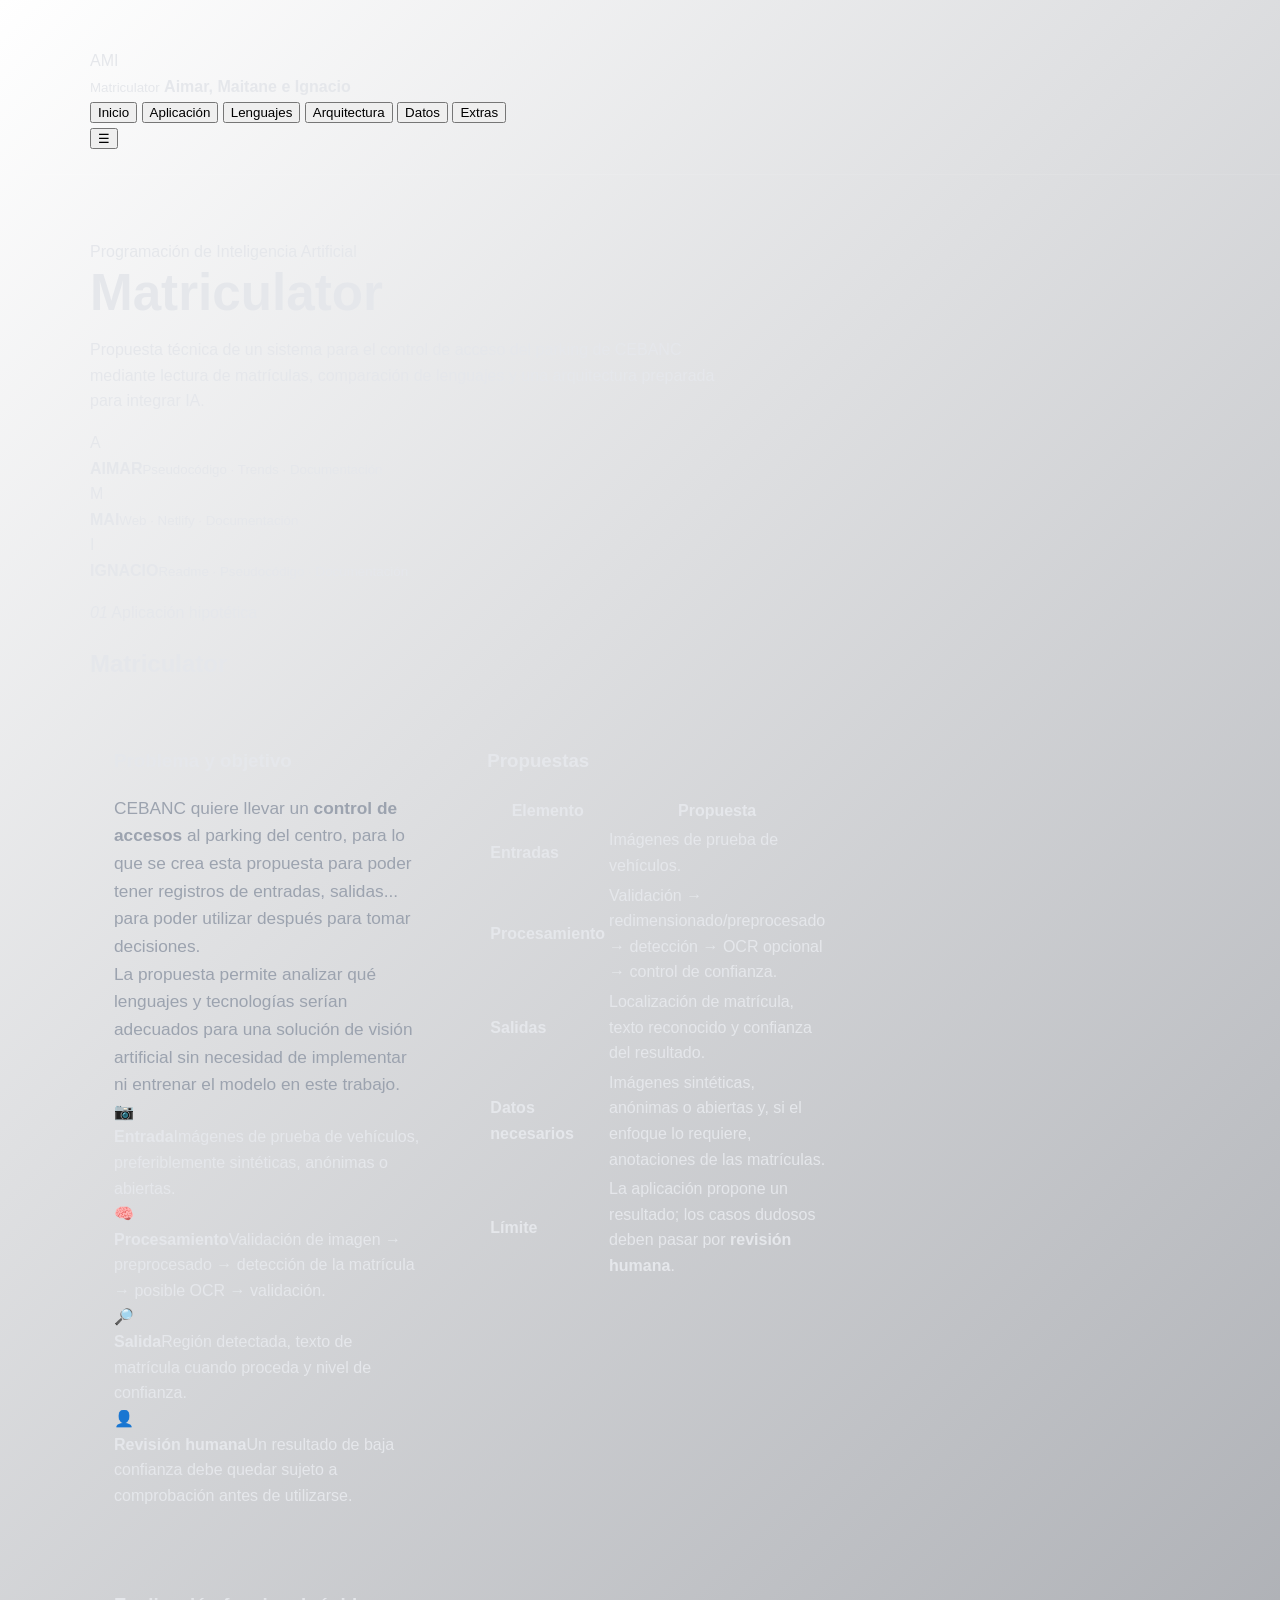
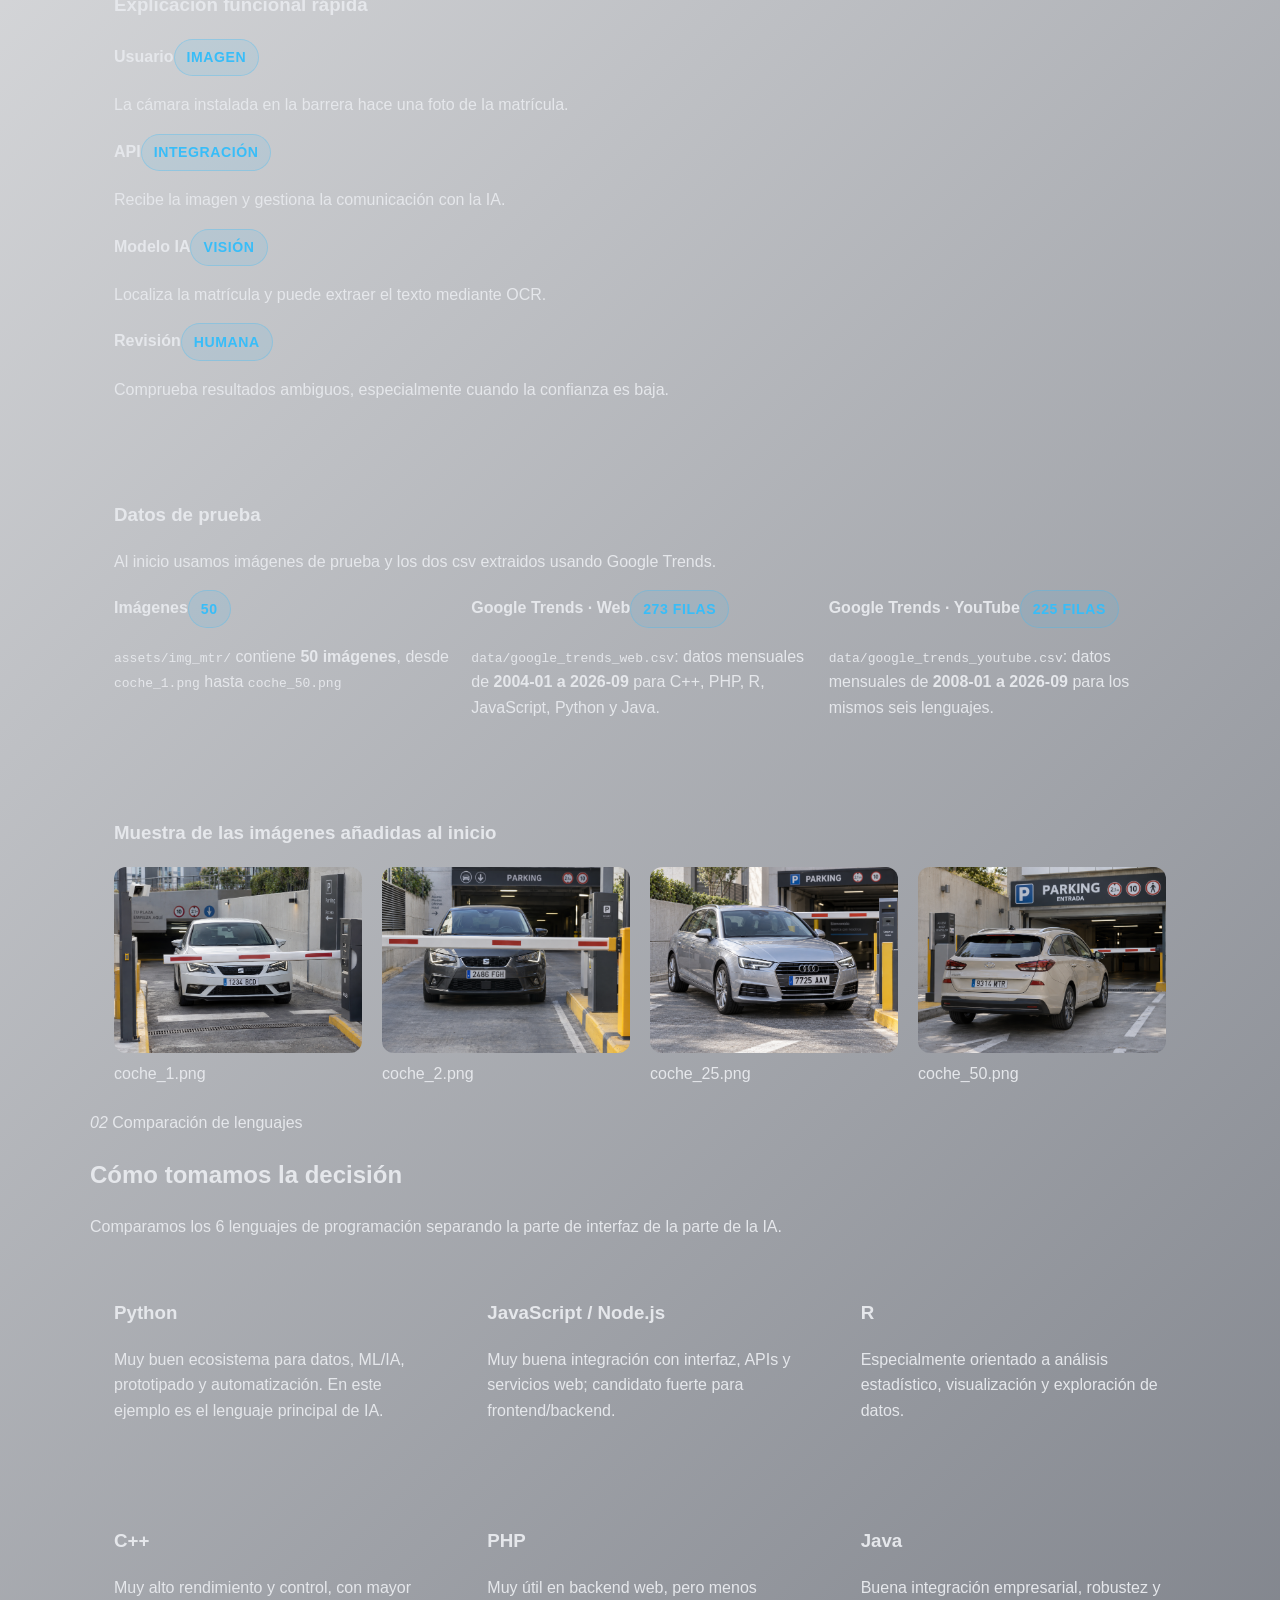
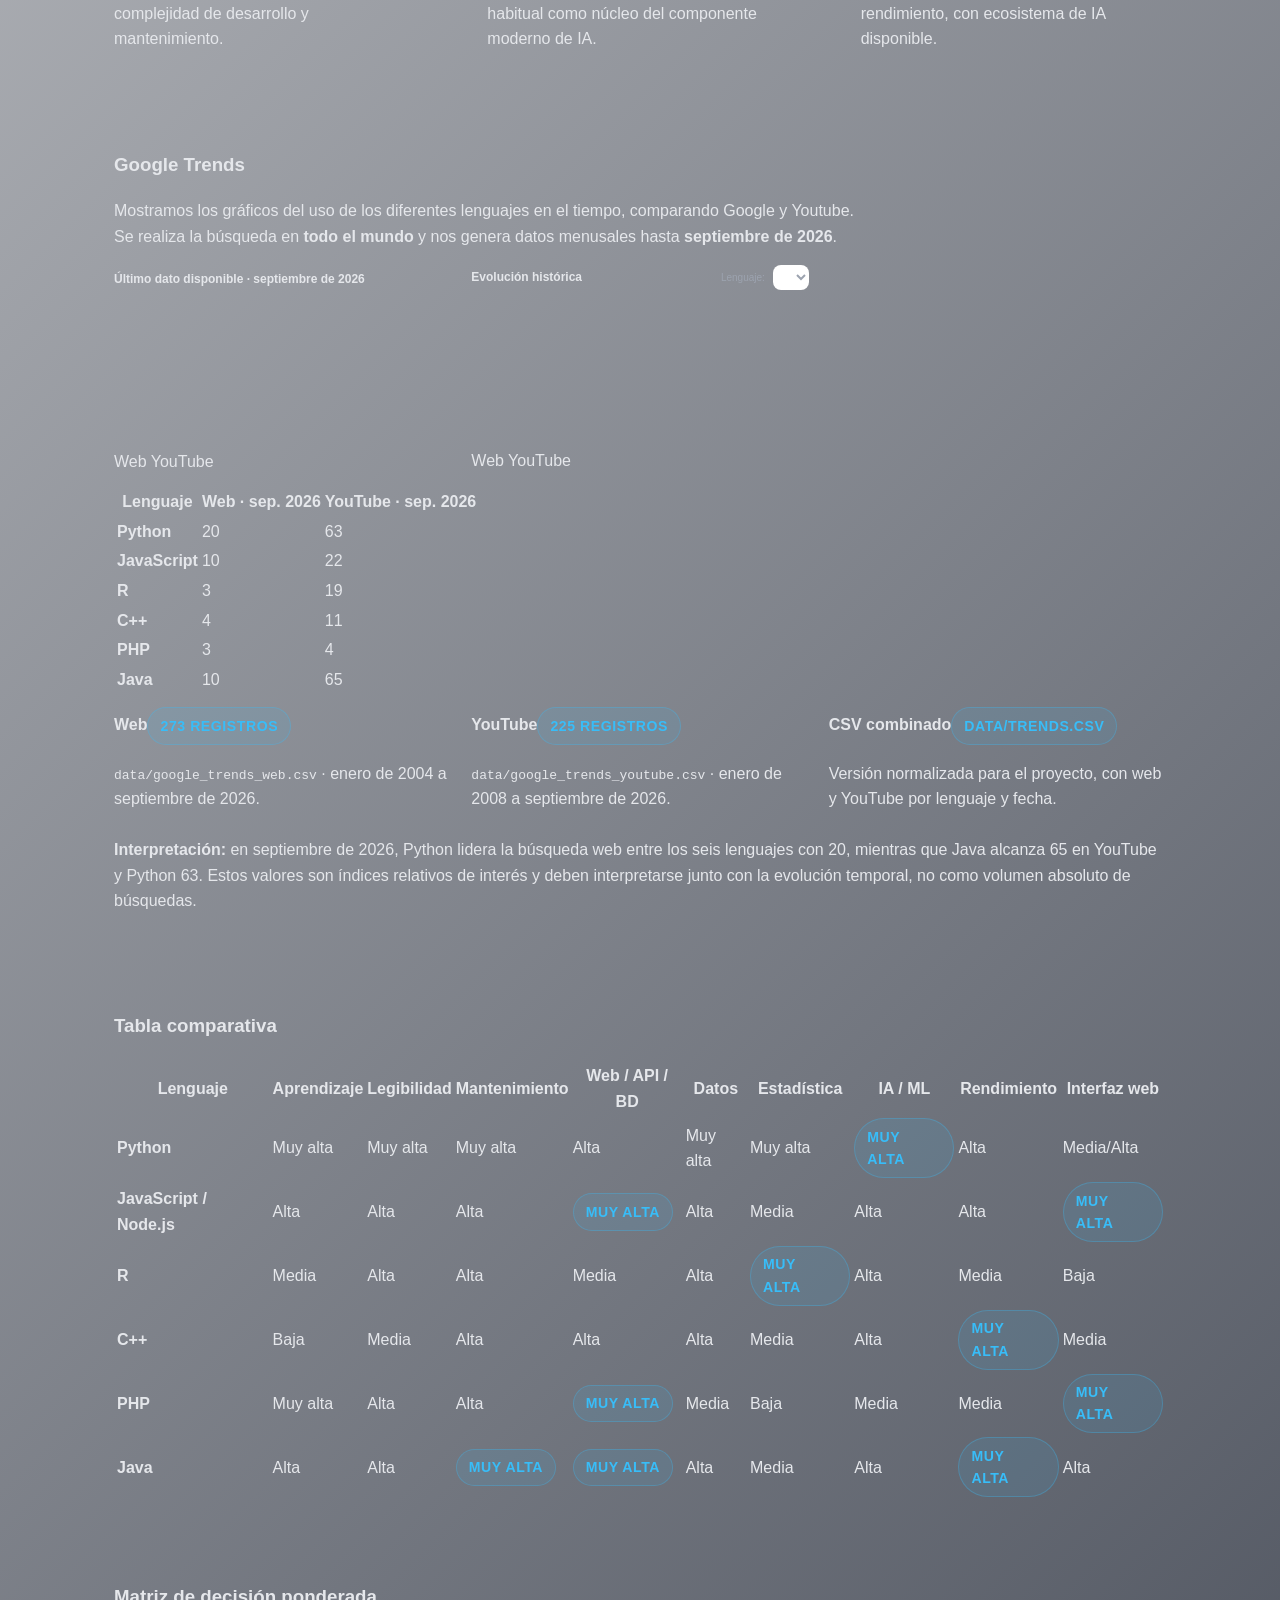
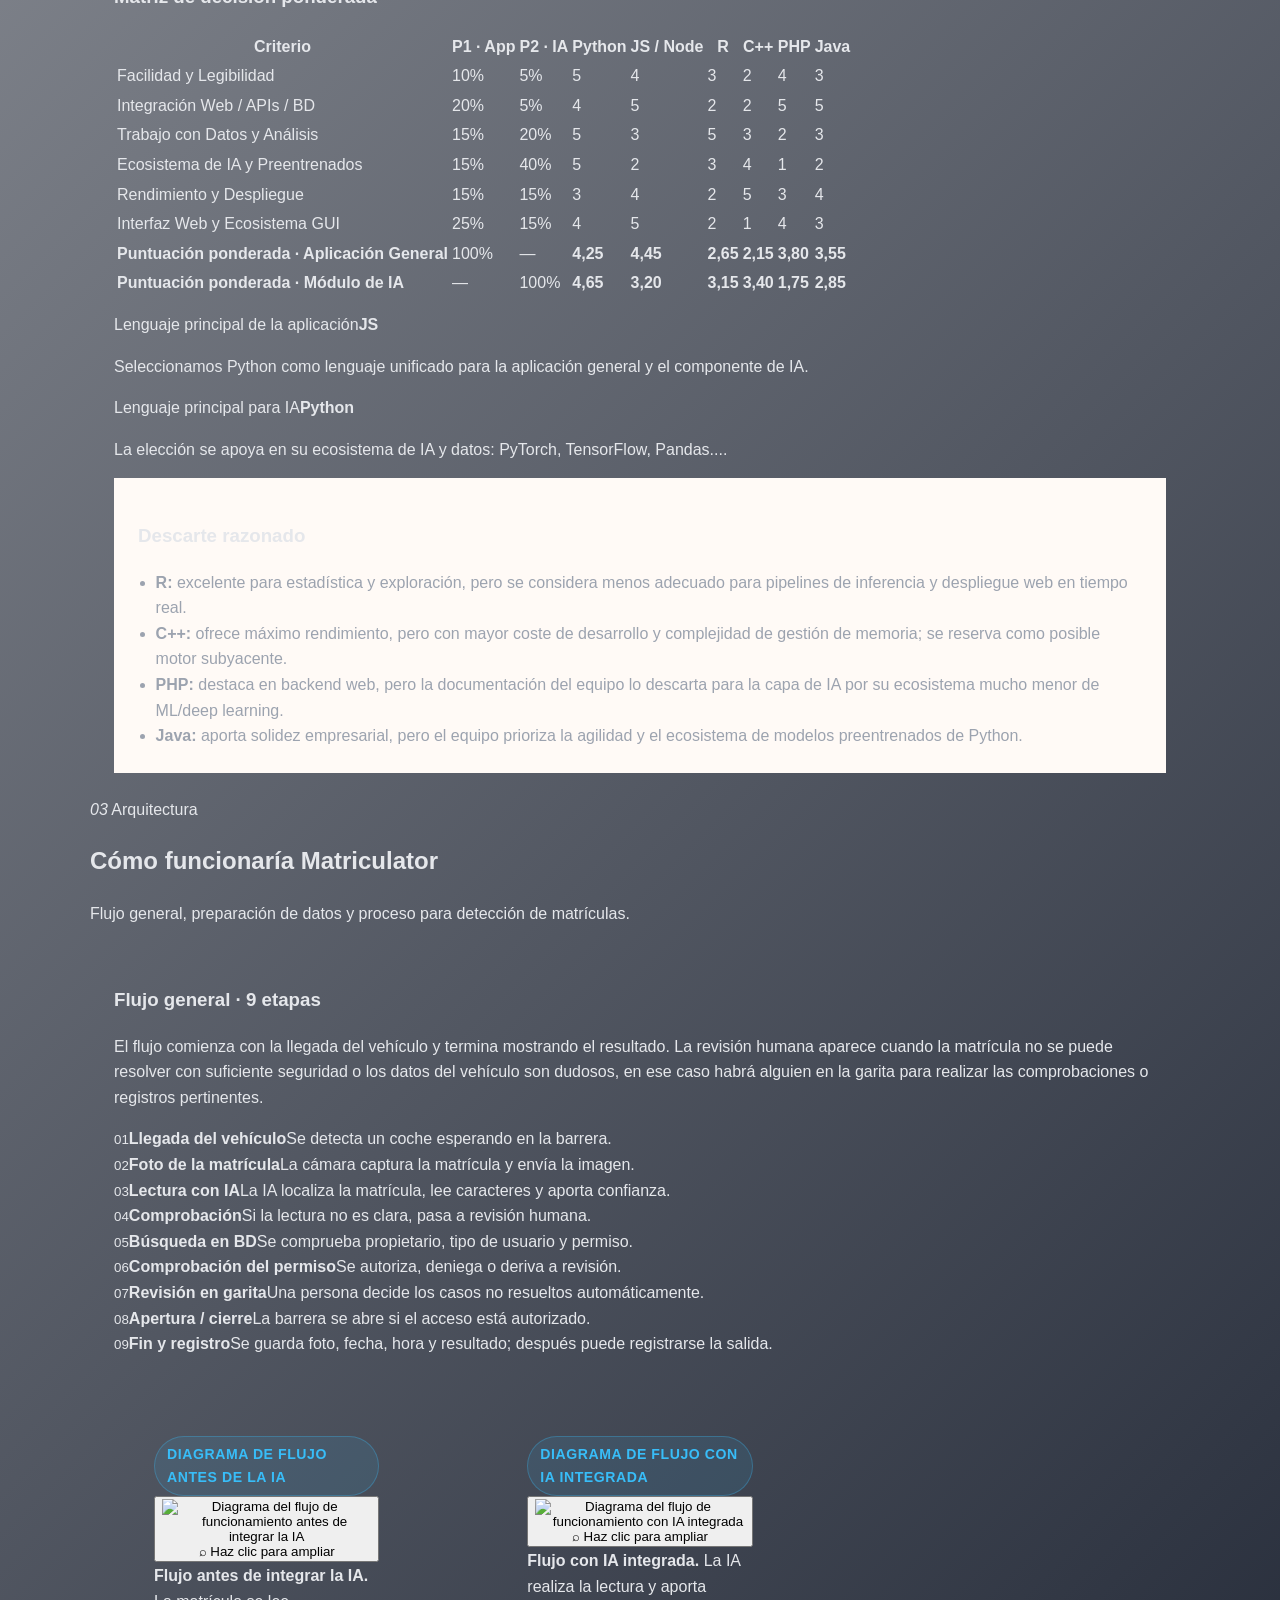
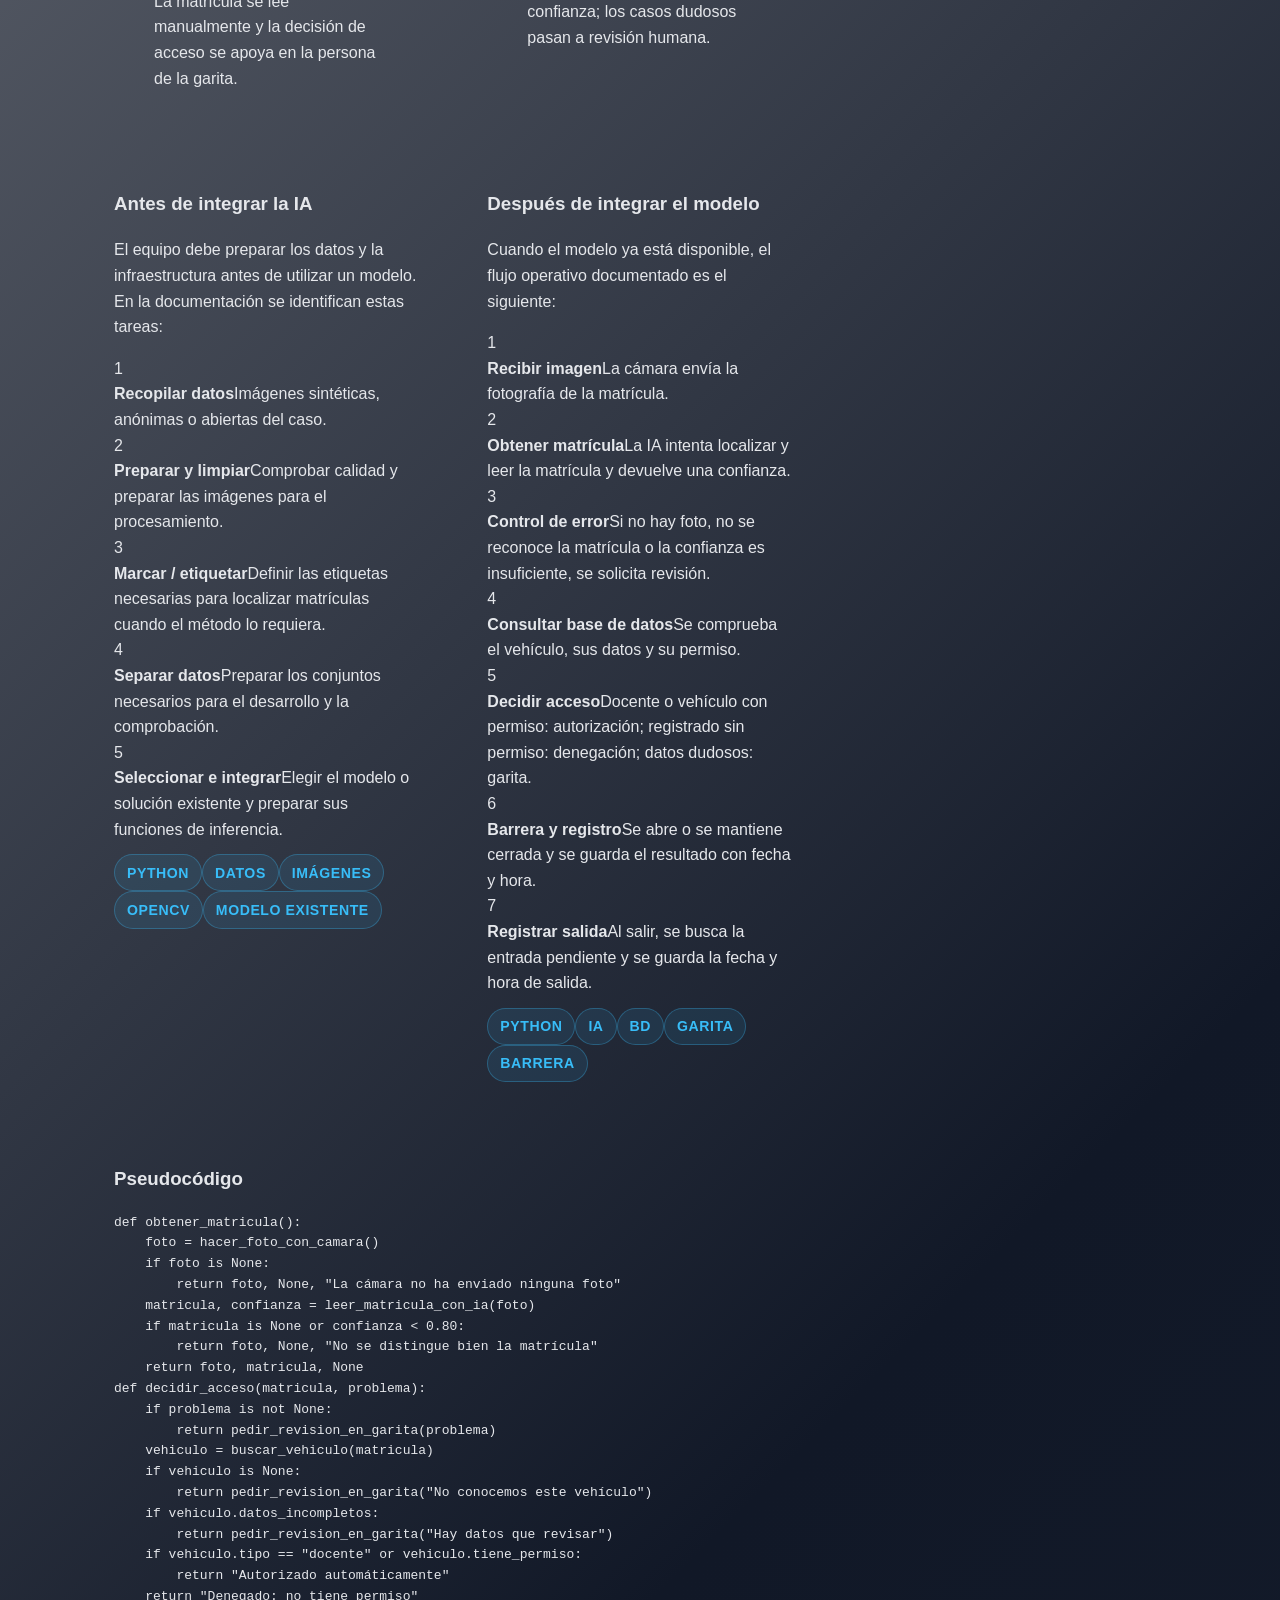
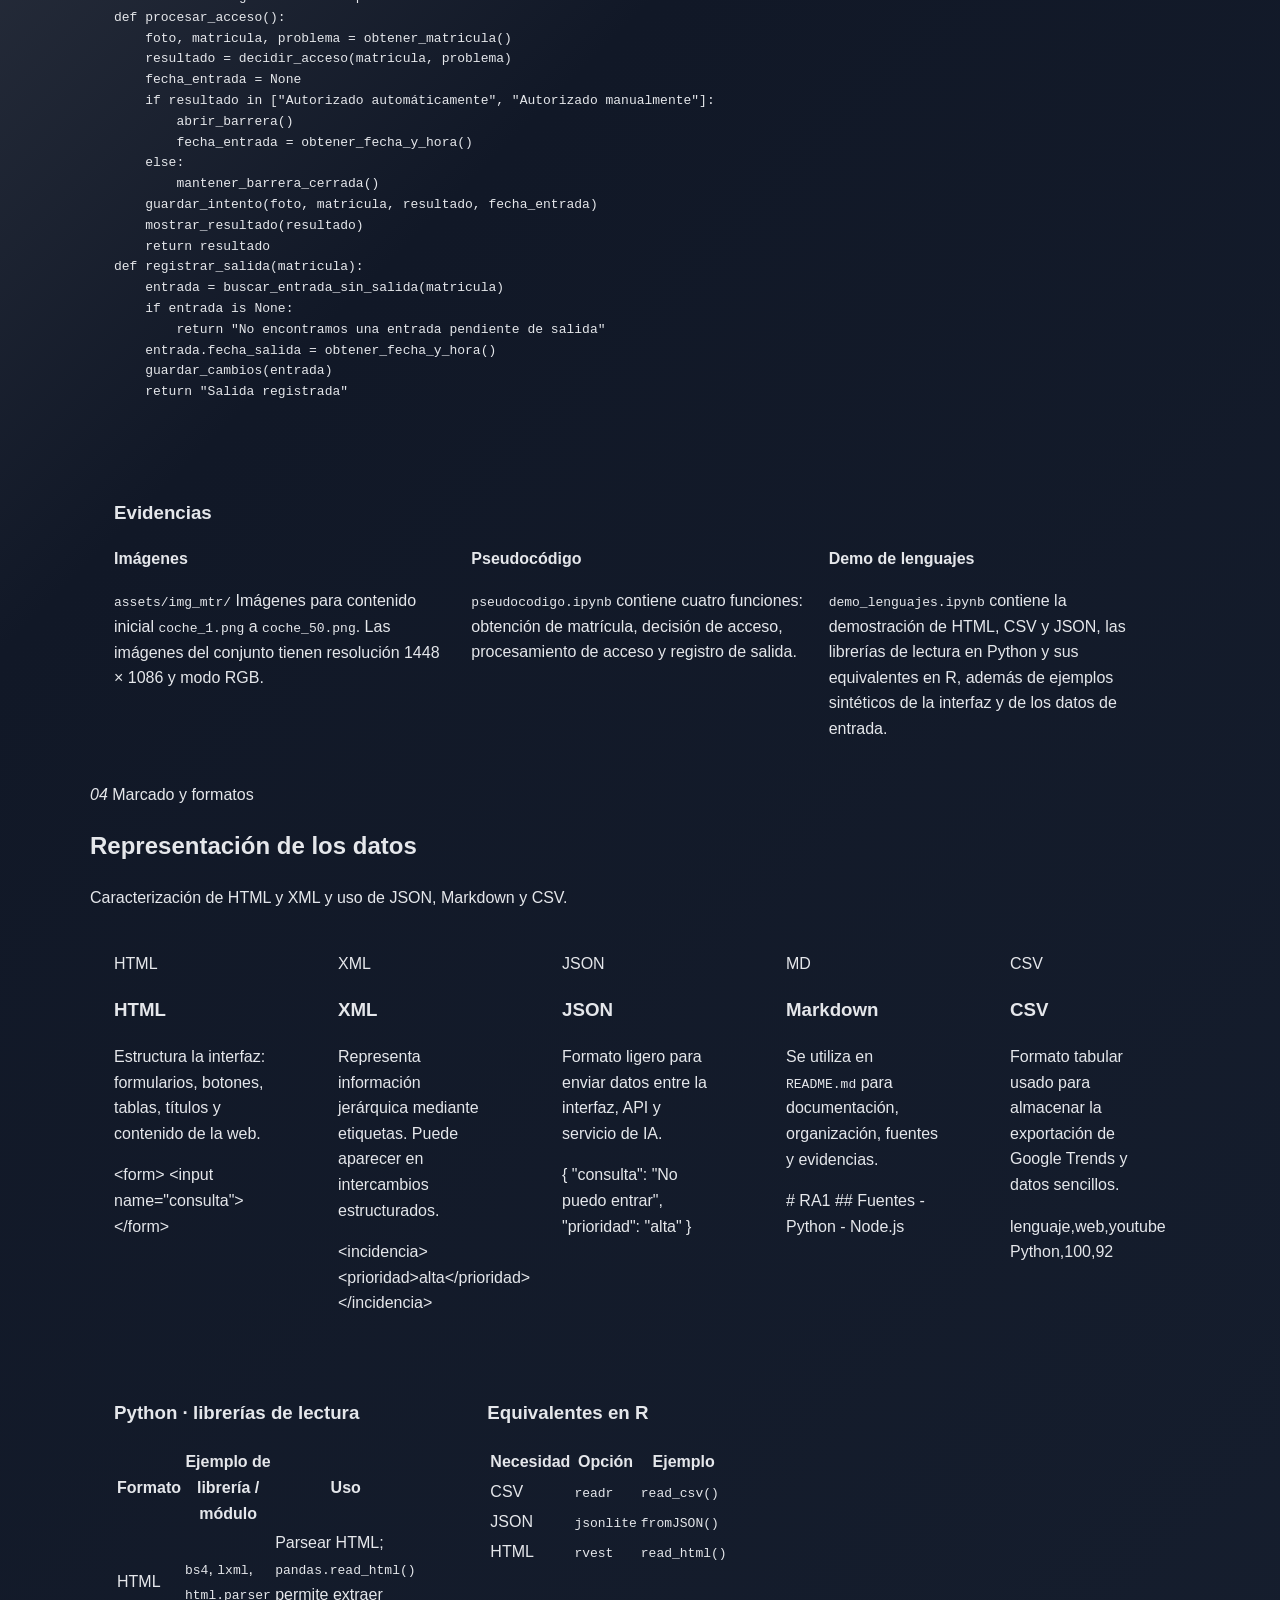
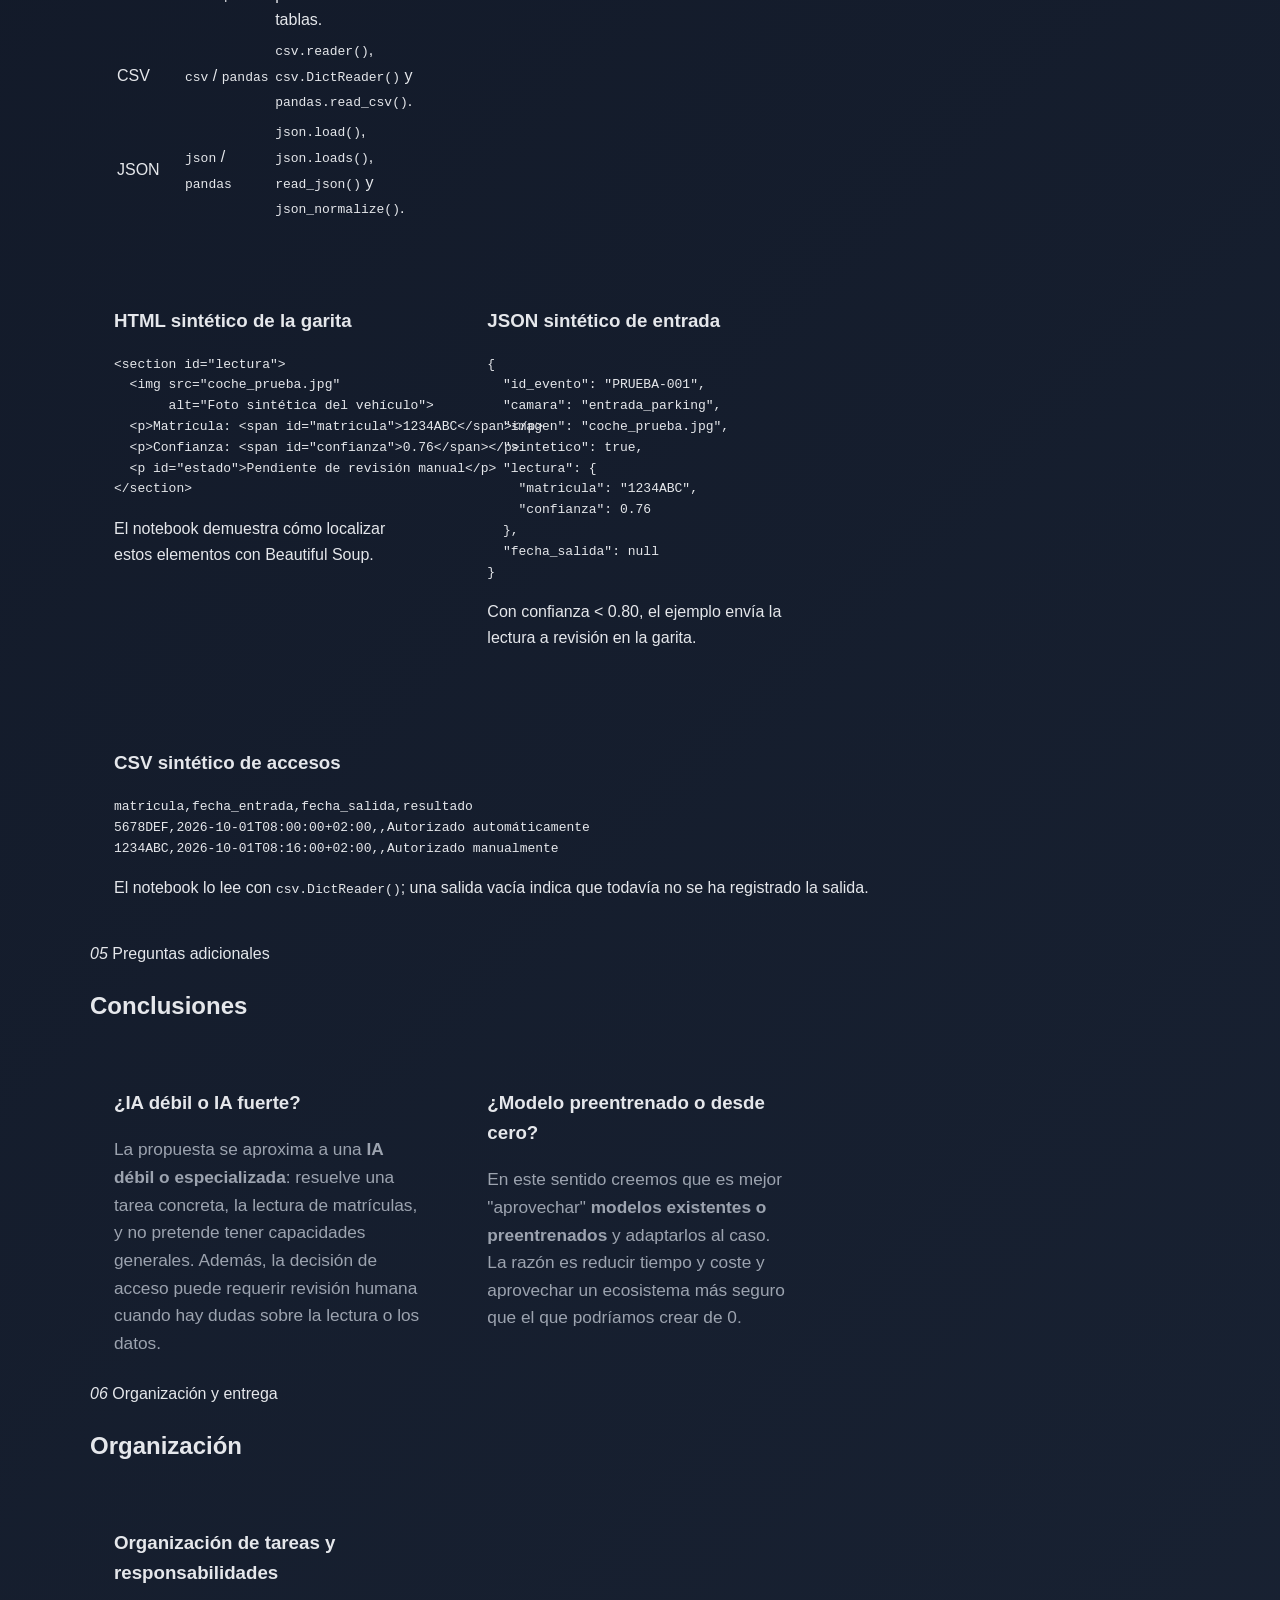
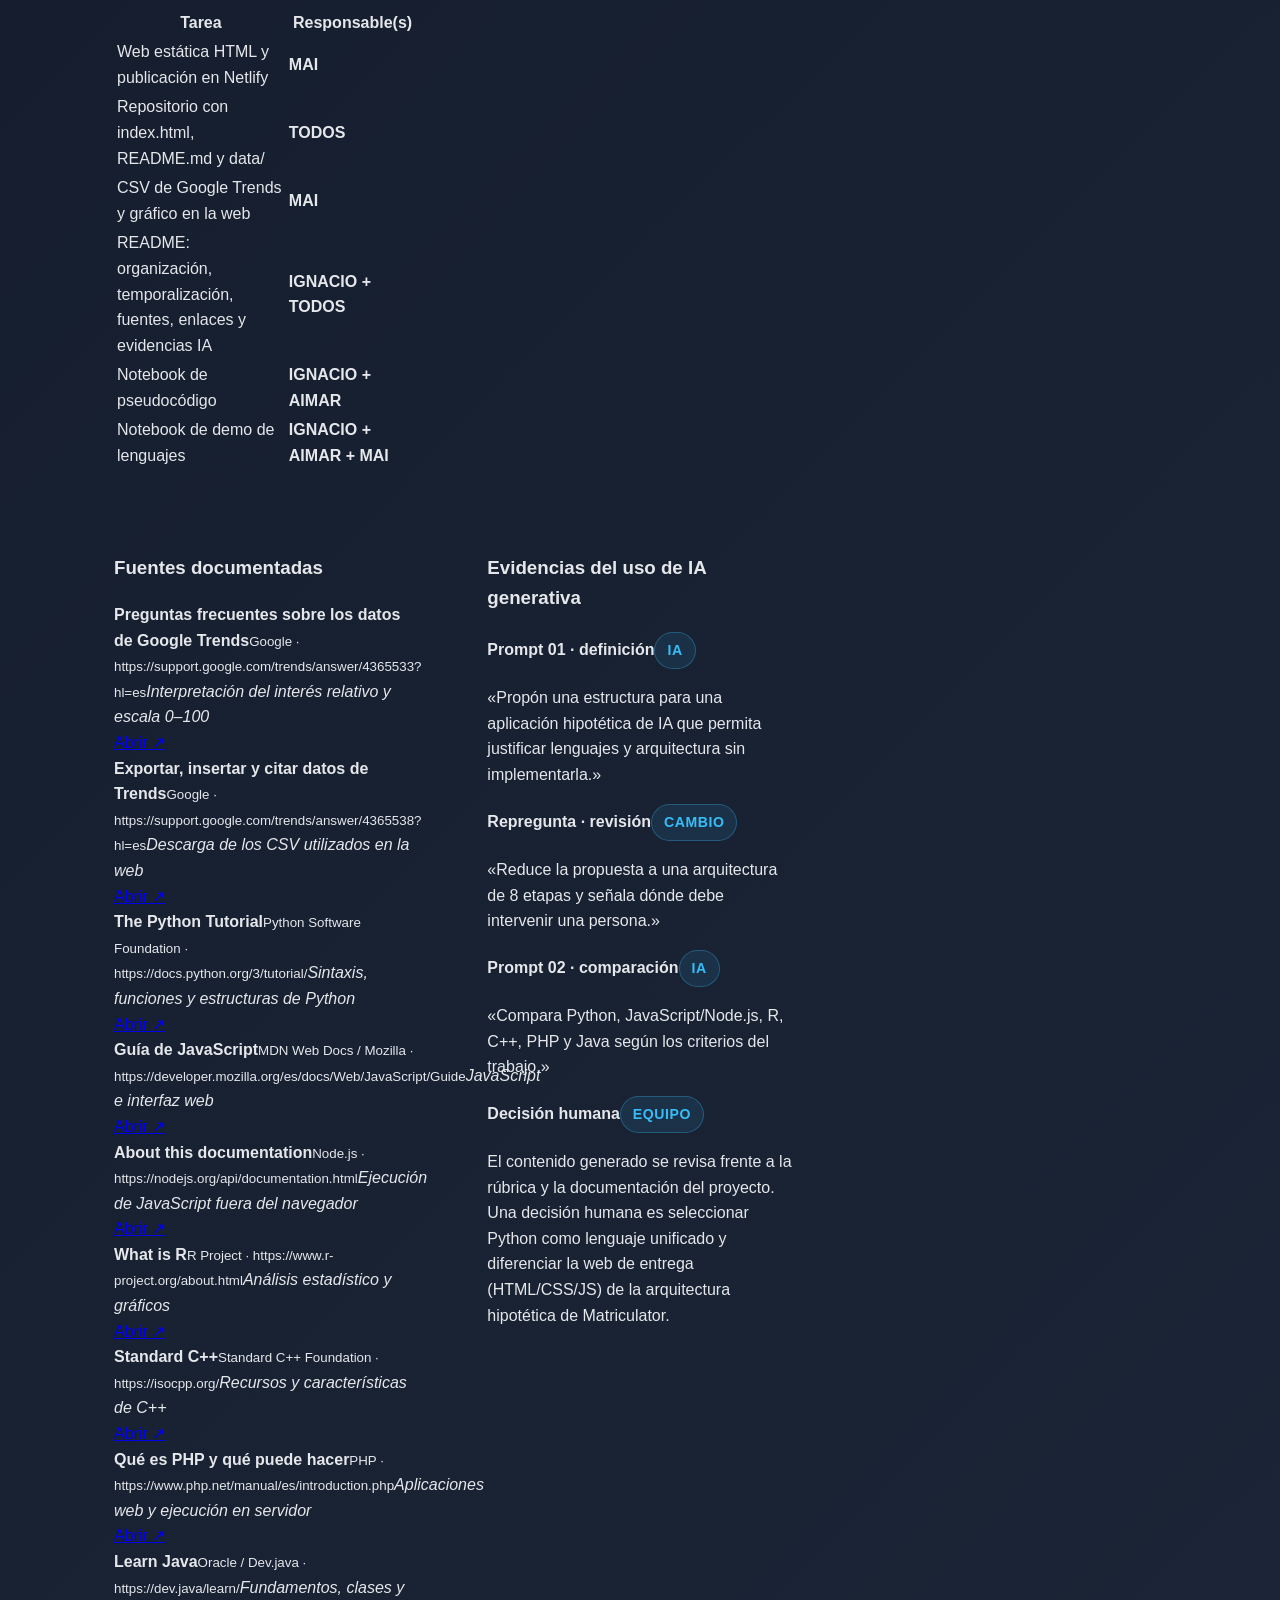
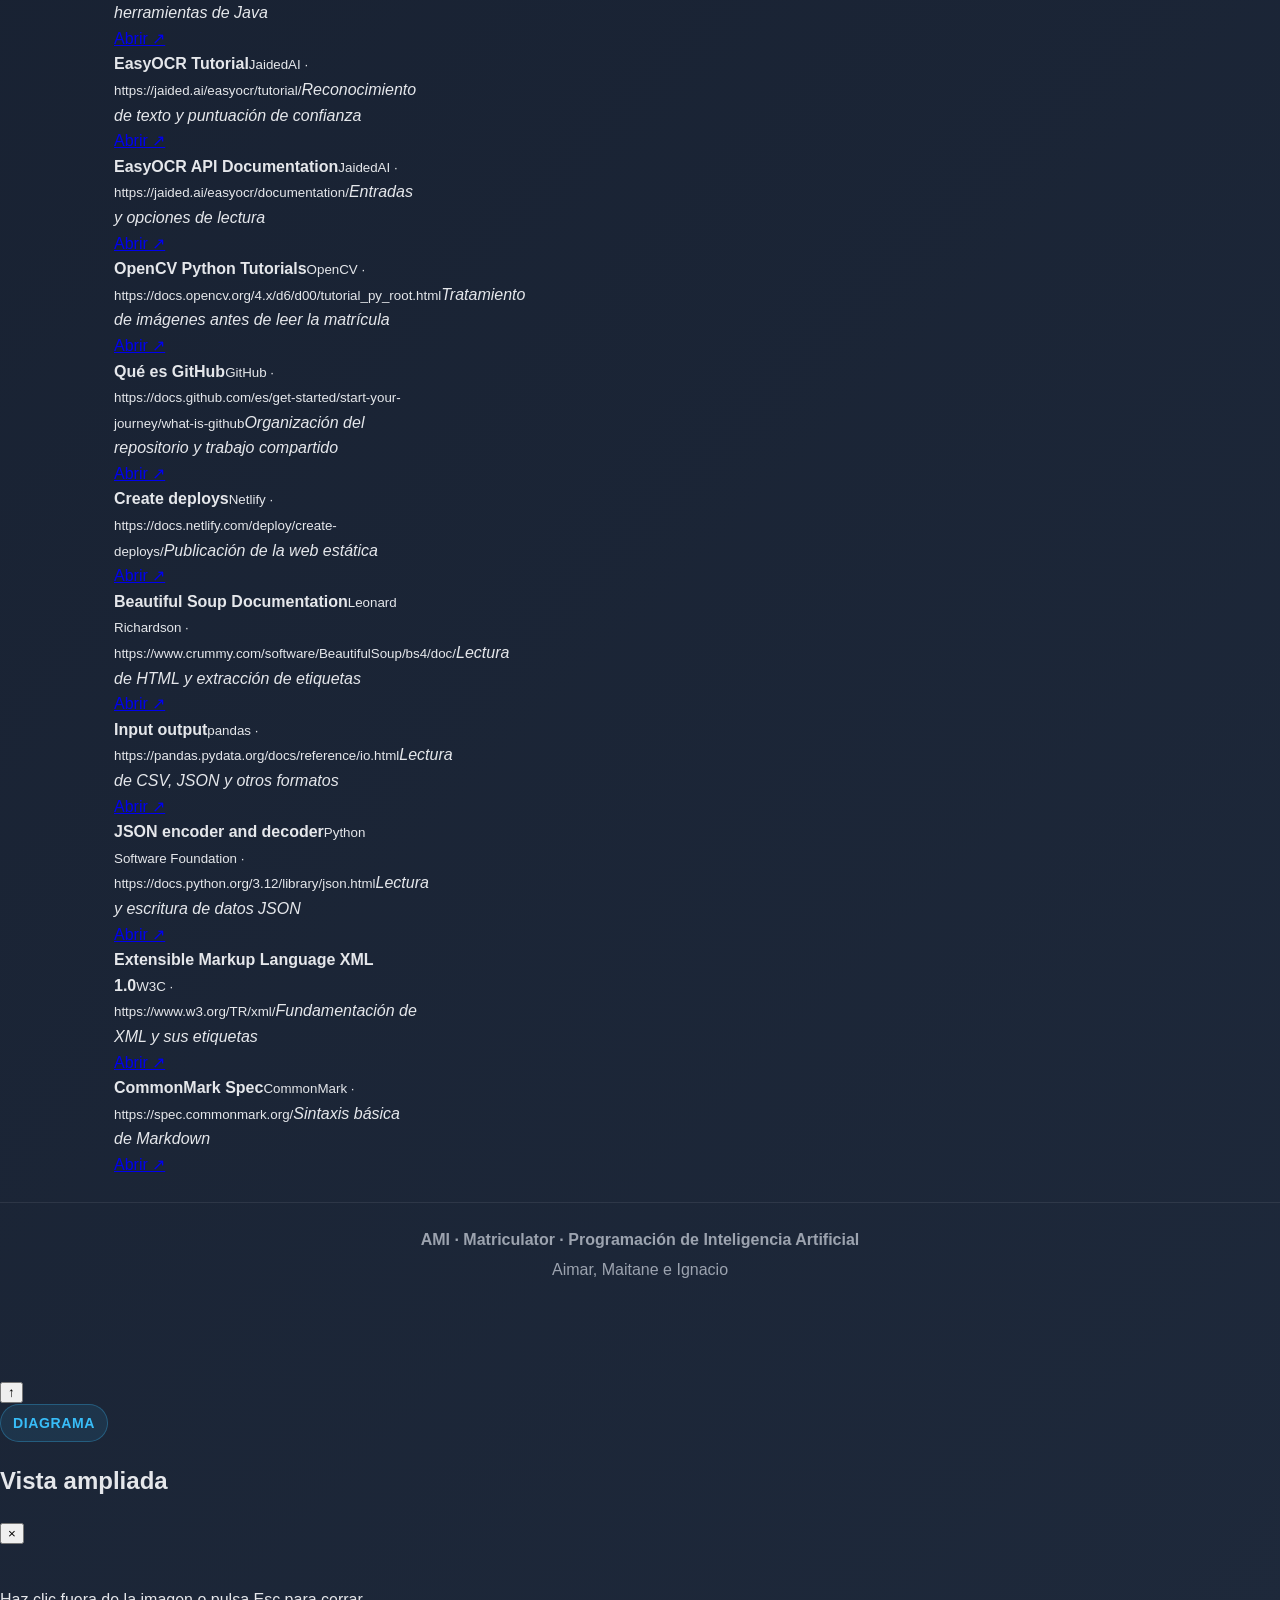
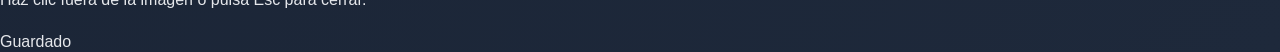
==== commit e93667d3: "subida de los notebooks e index" ====
--- a/index.html
+++ b/index.html
@@ -1,1119 +1,489 @@
-<!DOCTYPE html>
-<html lang="es">
-<head>
-<meta charset="UTF-8">
-<meta name="viewport" content="width=device-width, initial-scale=1.0">
-<title>RA1 · Matriculator | Entregable de Inteligencia Artificial</title>
-<meta name="description" content="Entregable RA1 de Programación de Inteligencia Artificial · Matriculator">
-<style>
-:root{
-  --ink:#203f4c;
-  --ink-2:#315666;
-  --muted:#71838c;
-  --paper:#f7f4ef;
-  --white:#ffffff;
-  --line:#dbe4e6;
-  --green:#20966f;
-  --green-dark:#17745a;
-  --blue:#3f9dc8;
-  --orange:#ea7b3c;
-  --yellow:#efc448;
-  --red:#df5d59;
-  --pink:#ee87a3;
-  --cream:#fffaf4;
-  --shadow:0 14px 35px rgba(32,63,76,.09);
-  --shadow-soft:0 8px 22px rgba(32,63,76,.06);
-  --radius:20px;
-}
-
-*{box-sizing:border-box}
-html{scroll-behavior:smooth}
-body{
-  margin:0;
-  color:var(--ink);
-  font-family:Inter, ui-sans-serif, system-ui, -apple-system, BlinkMacSystemFont,"Segoe UI",sans-serif;
-  background:
-    radial-gradient(circle at 15% 5%,rgba(63,157,200,.12),transparent 23%),
-    radial-gradient(circle at 92% 9%,rgba(238,135,163,.13),transparent 24%),
-    var(--paper);
-  line-height:1.55;
-}
-button,input,textarea,select{font:inherit}
-button{cursor:pointer}
-a{color:inherit}
-img{max-width:100%}
-
-.container{width:min(1180px,calc(100% - 34px));margin:auto}
-.topline{height:7px;background:linear-gradient(90deg,var(--red) 0 16%,var(--pink) 16% 32%,var(--orange) 32% 48%,var(--yellow) 48% 64%,var(--green) 64% 82%,var(--blue) 82% 100%)}
-
-header{
-  position:sticky;top:0;z-index:50;
-  backdrop-filter:blur(15px);
-  background:rgba(247,244,239,.88);
-  border-bottom:1px solid rgba(219,228,230,.85);
-}
-.navbar{display:flex;align-items:center;justify-content:space-between;gap:20px;min-height:74px}
-.brand{display:flex;align-items:center;gap:12px}
-.brandmark{
-  width:44px;height:44px;border-radius:13px;
-  display:grid;place-items:center;
-  background:linear-gradient(135deg,var(--ink),#355d6d);
-  color:#fff;font-weight:900;letter-spacing:-.04em;
-  box-shadow:0 10px 22px rgba(32,63,76,.18)
-}
-.brandtext small{display:block;color:var(--green);font-weight:800;font-size:10px;letter-spacing:.14em;text-transform:uppercase}
-.brandtext strong{font-size:15px}
-.navlinks{display:flex;gap:5px;flex-wrap:wrap;justify-content:flex-end}
-.navlinks button{
-  border:0;background:transparent;color:var(--ink-2);
-  padding:9px 10px;border-radius:10px;font-weight:750;font-size:12px
-}
-.navlinks button:hover,.navlinks button.active{background:var(--white);box-shadow:var(--shadow-soft);color:var(--green)}
-.actions{display:flex;gap:8px}
-.btn{
-  border:1px solid var(--line);background:var(--white);color:var(--ink);
-  padding:9px 12px;border-radius:11px;font-weight:800;font-size:12px;
-  transition:.2s;box-shadow:0 4px 12px rgba(32,63,76,.04)
-}
-.btn:hover{transform:translateY(-1px)}
-.btn.primary{background:var(--green);border-color:var(--green);color:#fff}
-.btn.orange{background:var(--orange);border-color:var(--orange);color:#fff}
-.btn.ghost{background:transparent}
-.mobile{display:none}
-
-.hero{
-  padding:52px 0 34px;
-}
-.hero-grid{display:grid;grid-template-columns:1.25fr .75fr;gap:22px;align-items:stretch}
-.hero-main{
-  position:relative;overflow:hidden;padding:38px;border-radius:28px;
-  background:
-    radial-gradient(circle at 90% 15%,rgba(63,157,200,.22),transparent 26%),
-    linear-gradient(135deg,var(--ink),#274f61 72%,#345d6c);
-  color:#fff;box-shadow:var(--shadow)
-}
-.hero-main:after{
-  content:"";position:absolute;right:-70px;bottom:-100px;width:270px;height:270px;border-radius:50%;
-  border:48px solid rgba(238,135,163,.18)
-}
-.kicker{color:#b8efd9;font-weight:850;font-size:11px;letter-spacing:.18em;text-transform:uppercase}
-h1{font-size:clamp(34px,5vw,56px);line-height:1.02;letter-spacing:-.04em;margin:8px 0 15px;max-width:850px}
-.hero-main p{max-width:760px;color:#dae8eb;margin:0;font-size:14px}
-.meta-row{display:flex;gap:8px;flex-wrap:wrap;margin-top:19px}
-.pill{display:inline-flex;align-items:center;padding:6px 10px;border-radius:99px;font-size:10px;font-weight:850;letter-spacing:.02em}
-.pill.green{background:#dcf4eb;color:#166c54}.pill.blue{background:#e4f2fa;color:#236a8b}
-.pill.orange{background:#fff0e7;color:#ae4a17}.pill.pink{background:#fbe9ef;color:#a44c68}
-.pill.yellow{background:#fff7d9;color:#866509}.pill.dark{background:rgba(255,255,255,.11);color:#eaf4f5}
-
-.cover-card{
-  background:var(--white);border:1px solid var(--line);border-radius:28px;padding:25px;box-shadow:var(--shadow);
-  display:flex;flex-direction:column;justify-content:space-between
-}
-.cover-art{
-  min-height:190px;border-radius:21px;
-  background:
-   linear-gradient(140deg,rgba(32,150,111,.1),rgba(63,157,200,.09)),
-   repeating-linear-gradient(135deg,rgba(32,63,76,.04) 0 1px,transparent 1px 12px);
-  border:1px solid var(--line);padding:18px;position:relative;overflow:hidden
-}
-.cover-art .orb{position:absolute;border-radius:50%;filter:blur(.1px)}
-.orb.one{width:80px;height:80px;background:var(--red);right:18px;top:18px}
-.orb.two{width:62px;height:62px;background:var(--yellow);left:24px;bottom:24px}
-.orb.three{width:48px;height:48px;background:var(--blue);left:92px;top:25px}
-.orb.four{width:72px;height:72px;background:var(--pink);right:80px;bottom:-10px}
-.cover-art .label{position:relative;z-index:2;display:inline-block;background:rgba(255,255,255,.8);border:1px solid var(--line);padding:6px 10px;border-radius:9px;font-size:10px;font-weight:900}
-.cover-info{margin-top:16px;display:grid;grid-template-columns:1fr 1fr;gap:10px}
-.info-box{background:var(--cream);border:1px solid #eee2d5;border-radius:13px;padding:11px}
-.info-box span{display:block;color:var(--muted);font-size:10px}.info-box strong{font-size:13px}
-
-.section{padding:27px 0;scroll-margin-top:92px}
-.section-head{display:flex;justify-content:space-between;gap:16px;align-items:end;margin-bottom:15px}
-.section-head h2{font-size:28px;letter-spacing:-.03em;margin:0}
-.section-head p{color:var(--muted);font-size:12px;margin:4px 0 0}
-.section-number{
-  display:inline-flex;align-items:center;gap:8px;color:var(--green);font-size:11px;font-weight:900;
-  letter-spacing:.13em;text-transform:uppercase
-}
-.section-number i{width:27px;height:27px;border-radius:8px;display:grid;place-items:center;background:#def5ec;font-style:normal}
-
-.grid{display:grid;gap:16px}
-.grid-2{grid-template-columns:repeat(2,minmax(0,1fr))}
-.grid-3{grid-template-columns:repeat(3,minmax(0,1fr))}
-.grid-4{grid-template-columns:repeat(4,minmax(0,1fr))}
-.card{background:var(--white);border:1px solid var(--line);border-radius:var(--radius);padding:20px;box-shadow:var(--shadow-soft)}
-.card h3{margin:0 0 7px;font-size:16px}
-.card p{margin:0;color:var(--muted);font-size:12px}
-.card .lead{font-size:14px;color:var(--ink)}
-.card.accent-green{border-top:4px solid var(--green)}
-.card.accent-blue{border-top:4px solid var(--blue)}
-.card.accent-orange{border-top:4px solid var(--orange)}
-.card.accent-pink{border-top:4px solid var(--pink)}
-.card.accent-yellow{border-top:4px solid var(--yellow)}
-
-.tabbar{display:inline-flex;gap:4px;padding:4px;background:#ecf1f2;border-radius:12px}
-.tabbar button{border:0;background:transparent;padding:8px 11px;border-radius:9px;color:var(--muted);font-weight:800;font-size:11px}
-.tabbar button.active{background:var(--white);color:var(--ink);box-shadow:0 3px 10px rgba(32,63,76,.08)}
-
-.kpi-grid{display:grid;grid-template-columns:repeat(4,1fr);gap:10px;margin-top:17px}
-.kpi{border:1px solid var(--line);border-radius:14px;padding:12px;background:#fcfdfd}
-.kpi strong{display:block;font-size:21px;letter-spacing:-.04em}
-.kpi span{font-size:10px;color:var(--muted)}
-.progress-track{height:8px;border-radius:99px;background:#edf2f3;overflow:hidden;margin-top:11px}
-.progress-fill{height:100%;width:0;background:linear-gradient(90deg,var(--green),var(--blue));transition:.3s}
-
-.feature-list{display:grid;gap:9px;margin-top:14px}
-.feature{display:grid;grid-template-columns:32px 1fr;gap:10px;padding:10px 0;border-bottom:1px solid #edf1f2}
-.feature:last-child{border-bottom:0}
-.icon{
-  width:32px;height:32px;border-radius:10px;display:grid;place-items:center;font-size:16px;background:#f0f5f5
-}
-.feature strong{font-size:12px}.feature span{display:block;color:var(--muted);font-size:11px}
-
-table{width:100%;border-collapse:collapse}
-th,td{padding:10px;border-bottom:1px solid var(--line);font-size:11px;text-align:left;vertical-align:top}
-th{font-size:9px;text-transform:uppercase;letter-spacing:.1em;color:#7a8c95;background:#fbfcfc}
-tr:last-child td{border-bottom:0}
-.scroll{overflow:auto;border:1px solid var(--line);border-radius:14px}
-.tag{padding:4px 7px;border-radius:99px;font-size:9px;font-weight:900;display:inline-block}
-.tag.green{background:#e7f7f0;color:#18765b}.tag.blue{background:#e8f4fb;color:#2f7799}
-.tag.orange{background:#fff0e8;color:#a94f22}.tag.red{background:#fdeceb;color:#aa4747}
-.tag.purple{background:#efeafc;color:#65539c}.tag.yellow{background:#fff6d4;color:#84680c}
-
-.definition-grid{display:grid;grid-template-columns:repeat(4,1fr);gap:10px}
-.definition{padding:13px;border:1px solid var(--line);border-radius:14px;background:#fcfdfd}
-.definition .head{display:flex;justify-content:space-between;align-items:center;gap:10px}
-.definition strong{font-size:12px}.definition p{margin-top:7px;font-size:11px}
-
-.flow{display:flex;align-items:center;gap:8px;overflow:auto;padding:3px 2px 13px}
-.flow-step{min-width:137px;border:1px solid var(--line);border-radius:14px;padding:12px;background:linear-gradient(180deg,#fff,#fbfcfc);position:relative}
-.flow-step:not(:last-child):after{content:"→";position:absolute;right:-15px;top:50%;transform:translateY(-50%);font-weight:900;color:#9baeb6}
-.flow-step small{display:block;color:var(--green);text-transform:uppercase;font-weight:900;font-size:9px;letter-spacing:.08em}
-.flow-step strong{display:block;font-size:12px;margin-top:3px}.flow-step span{display:block;color:var(--muted);font-size:10px;margin-top:4px}
-
-.timeline{display:grid;gap:9px}
-.timeline-row{display:grid;grid-template-columns:29px 1fr;gap:9px}
-.timeline-num{width:29px;height:29px;border-radius:8px;display:grid;place-items:center;background:#eaf5f1;color:var(--green);font-size:11px;font-weight:900}
-.timeline-box{border:1px solid var(--line);border-radius:11px;padding:8px 10px}
-.timeline-box strong{font-size:11px}.timeline-box span{display:block;color:var(--muted);font-size:10px;margin-top:2px}
-
-.code{
-  background:#18333f;color:#e3f1f3;padding:14px;border-radius:13px;overflow:auto;
-  font:11px/1.65 ui-monospace,SFMono-Regular,Menlo,Consolas,monospace;
-  margin-top:12px
-}
-code{font-family:ui-monospace,SFMono-Regular,Menlo,Consolas,monospace;background:#eff3f4;padding:2px 5px;border-radius:6px;font-size:10px}
-
-.chart-wrap{display:grid;grid-template-columns:1.15fr .85fr;gap:15px}
-.chart-card{min-height:330px}
-.chart-box{height:270px;border:1px solid var(--line);border-radius:13px;padding:8px;margin-top:11px;background:#fbfcfc}
-canvas{width:100%;height:100%}
-.legend{display:flex;gap:10px;flex-wrap:wrap;margin-top:8px}
-.legend span{display:inline-flex;align-items:center;gap:5px;font-size:9px;color:var(--muted)}
-.dot{width:8px;height:8px;border-radius:50%;display:inline-block}
-.upload{border:1px dashed #bccbd0;background:#fbfdfd;border-radius:13px;padding:14px}
-.upload input{max-width:100%;margin-top:8px;font-size:11px}
-.small-note{color:var(--muted);font-size:10px;margin-top:8px}
-
-.matrix td,.matrix th{text-align:center;white-space:nowrap}
-.matrix td:first-child,.matrix th:first-child{text-align:left}
-.matrix input{
-  width:52px;padding:6px;border:1px solid var(--line);border-radius:8px;text-align:center;background:#fff
-}
-.matrix tfoot td{font-weight:900;background:#f8fbfb}
-.selected-cell{background:#e8f6f1!important;color:#176c56}
-.decisions{display:grid;grid-template-columns:1fr 1fr;gap:12px;margin-top:13px}
-.decision{border-radius:15px;padding:14px;border:1px solid var(--line)}
-.decision.green{background:#effaf6;border-color:#caebdf}.decision.blue{background:#eef7fc;border-color:#d2e8f3}
-.decision span{display:block;font-size:9px;text-transform:uppercase;letter-spacing:.1em;color:var(--muted);font-weight:900}
-.decision strong{display:block;font-size:18px;margin-top:3px}
-.decision p{margin-top:7px}
-
-.format{height:100%;display:flex;flex-direction:column}
-.format-icon{
-  width:43px;height:43px;border-radius:12px;display:grid;place-items:center;font-weight:950;font-size:15px;margin-bottom:12px
-}
-.fhtml{background:#ffe9e3;color:#b94e28}.fxml{background:#fff4cf;color:#85680d}.fjson{background:#e8f7f1;color:#18755b}
-.fmd{background:#e9f2fb;color:#2e6f96}.fcsv{background:#f8e8ee;color:#9d4c68}
-
-.checklist{display:grid;gap:8px}
-.check{
-  display:flex;gap:10px;align-items:flex-start;padding:10px 11px;border:1px solid var(--line);border-radius:11px;
-  transition:.2s;background:#fff
-}
-.check.done{background:#effaf6;border-color:#cdeade}
-.check input{margin-top:2px;accent-color:var(--green)}
-.check label{font-size:11px;cursor:pointer}
-.overview-progress{display:flex;justify-content:space-between;margin-bottom:7px;font-size:10px;color:var(--muted)}
-
-.editable{
-  outline:none;border:1px dashed transparent;border-radius:8px;padding:4px
-}
-.editable:hover,.editable:focus{border-color:#b6c8cf;background:#fbfdfd}
-
-.people{display:grid;grid-template-columns:repeat(4,1fr);gap:10px}
-.person{padding:12px;border:1px solid var(--line);border-radius:13px;background:linear-gradient(180deg,#fff,#fbfcfc)}
-.avatar{width:36px;height:36px;border-radius:11px;display:grid;place-items:center;color:#fff;font-weight:900;margin-bottom:9px}
-.a1{background:var(--green)}.a2{background:var(--blue)}.a3{background:var(--orange)}.a4{background:var(--pink)}
-.person strong{font-size:11px}.person span{display:block;color:var(--muted);font-size:10px;margin-top:2px}
-
-.source-list{display:grid;gap:8px}
-.source{
-  display:flex;align-items:center;justify-content:space-between;gap:10px;padding:10px 11px;border:1px solid var(--line);border-radius:11px;background:#fff
-}
-.source strong{font-size:11px}.source small{display:block;color:var(--muted);font-size:9px;margin-top:2px}
-.source a{font-size:10px;color:var(--green);font-weight:850;text-decoration:none}
-.source a:hover{text-decoration:underline}
-
-.ai-evidence{display:grid;gap:9px}
-.ai-item{border:1px solid var(--line);border-radius:12px;padding:11px;background:#fff}
-.ai-item .top{display:flex;justify-content:space-between;gap:10px;align-items:center}
-.ai-item strong{font-size:11px}.ai-item p{margin-top:5px}
-.badge-ai{background:#efe9fb;color:#67519f}
-
-.rubric{display:grid;gap:8px}
-.rubric-row{display:grid;grid-template-columns:1.35fr .55fr 1fr;gap:10px;padding:9px 0;border-bottom:1px solid var(--line);align-items:center}
-.rubric-row:last-child{border-bottom:0}
-.rubric-row div{font-size:10px}
-.rubric-head{font-size:9px!important;text-transform:uppercase;letter-spacing:.08em;color:var(--muted);font-weight:900}
-.total-box{margin-top:12px;padding:14px;border-radius:14px;background:linear-gradient(135deg,var(--ink),#315d6d);color:#fff;display:flex;justify-content:space-between;align-items:center}
-.total-box small{color:#c6d9de}.total-box strong{font-size:27px}
-
-footer{padding:38px 0 58px;text-align:center;color:var(--muted);font-size:10px}
-
-.toast{
-  position:fixed;right:19px;bottom:18px;z-index:100;
-  padding:10px 13px;border-radius:11px;background:var(--ink);color:#fff;font-size:11px;
-  box-shadow:var(--shadow);opacity:0;transform:translateY(10px);pointer-events:none;transition:.25s
-}
-.toast.show{opacity:1;transform:translateY(0)}
-.backtop{
-  position:fixed;right:18px;bottom:61px;z-index:90;width:38px;height:38px;border-radius:50%;
-  border:1px solid var(--line);background:#fff;color:var(--ink);box-shadow:var(--shadow)
-}
-
-@media(max-width:1050px){
-  .navlinks{display:none}
-  .mobile{display:inline-flex}
-  .hero-grid,.chart-wrap{grid-template-columns:1fr}
-  .grid-4{grid-template-columns:repeat(2,1fr)}
-  .definition-grid{grid-template-columns:repeat(2,1fr)}
-  .people{grid-template-columns:repeat(2,1fr)}
-}
-@media(max-width:720px){
-  .container{width:min(100% - 24px,1180px)}
-  .navbar{min-height:66px}.brandtext strong{font-size:13px}
-  .actions .btn:not(.mobile){display:none}
-  .hero{padding-top:26px}
-  .hero-main,.cover-card{padding:22px;border-radius:21px}
-  .grid-2,.grid-3,.grid-4,.decisions{grid-template-columns:1fr}
-  .kpi-grid{grid-template-columns:repeat(2,1fr)}
-  .definition-grid,.people{grid-template-columns:1fr 1fr}
-  .section-head{align-items:start;flex-direction:column}
-}
-@media print{
-  header,.actions,.backtop,.toast,.upload{display:none!important}
-  body{background:#fff}
-  .hero-main,.cover-card,.card{box-shadow:none}
-  .section{break-inside:avoid}
-  .container{width:100%}
-}
-</style>
-</head>
-<body>
-<div class="topline"></div>
-
-<header>
-  <div class="container navbar">
-    <div class="brand">
-      <div class="brandmark">AI</div>
-      <div class="brandtext">
-        <small>RA1 · Entregable</small>
-        <strong>Lenguajes de programación para IA</strong>
-      </div>
-    </div>
-    <div class="navlinks" id="navlinks">
-      <button class="active" data-target="inicio">Inicio</button>
-      <button data-target="aplicacion">Aplicación</button>
-      <button data-target="lenguajes">Lenguajes</button>
-      <button data-target="arquitectura">Arquitectura</button>
-      <button data-target="datos">Datos</button>
-      <button data-target="extras">Extras</button>
-      <button data-target="entrega">Entrega</button>
-    </div>
-    <div class="actions">
-      <button class="btn mobile" id="mobileMenu">☰</button>
-      <button class="btn" id="reset">↺</button>
-      <button class="btn primary" id="print">Imprimir</button>
-    </div>
-  </div>
-</header>
-
-<main>
-  <div class="container">
-
-    <section class="hero" id="inicio">
-      <div class="hero-grid">
-        <div class="hero-main">
-          <div class="kicker">Módulo · Programación de Inteligencia Artificial</div>
-          <h1>Propuesta técnica de una aplicación de IA</h1>
-          <p>
-            Estudio de <strong>lenguajes, arquitectura, marcado y formatos de datos</strong>
-            para una aplicación hipotética. Este entregable está preparado como una versión
-            completa de demostración y todos los campos marcados son editables.
-          </p>
-          <div class="meta-row">
-            <span class="pill dark">RA1</span>
-            <span class="pill dark">Matriculator</span>
-            <span class="pill dark">Trabajo grupal</span>
-            <span class="pill dark">2026–2027</span>
-          </div>
-          <div class="kpi-grid">
-            <div class="kpi"><strong>10/10</strong><span>Estructura de la entrega</span></div>
-            <div class="kpi"><strong id="heroPct">0%</strong><span>Checklist completado</span></div>
-            <div class="kpi"><strong>6</strong><span>Lenguajes comparados</span></div>
-            <div class="kpi"><strong>5</strong><span>Formatos tratados</span></div>
-          </div>
-          <div class="progress-track"><div class="progress-fill" id="heroProgress"></div></div>
-        </div>
-
-        <aside class="cover-card">
-          <div class="cover-art">
-            <span class="label">PORTADA DEL ENTREGABLE</span>
-            <div class="orb one"></div>
-            <div class="orb two"></div>
-            <div class="orb three"></div>
-            <div class="orb four"></div>
-            <div style="position:absolute;left:18px;bottom:18px;right:18px;z-index:3">
-              <div style="font-size:11px;font-weight:900;color:var(--ink)">AulaSoporte</div>
-              <div style="font-size:10px;color:var(--muted);margin-top:2px">Detección de matrículas en imágenes de prueba</div>
-            </div>
-          </div>
-          <div class="cover-info">
-            <div class="info-box"><span>Grupo</span><strong contenteditable="true" class="editable">Equipo Neuron</strong></div>
-            <div class="info-box"><span>Curso</span><strong contenteditable="true" class="editable">2026–2027</strong></div>
-            <div class="info-box"><span>Fecha</span><strong contenteditable="true" class="editable">23/09/2026</strong></div>
-            <div class="info-box"><span>Responsable</span><strong contenteditable="true" class="editable">Integrante 1</strong></div>
-          </div>
-        </aside>
-      </div>
-    </section>
-
-    <section class="section" id="aplicacion">
-      <div class="section-head">
-        <div>
-          <div class="section-number"><i>01</i> Aplicación hipotética</div>
-          <h2>Matriculator</h2>
-          <p>Aplicación hipotética para detectar matrículas en imágenes de prueba de un aparcamiento.</p>
-        </div>
-        <div class="tabbar" id="appTabs">
-          <button class="active" data-app="matri">Matriculator</button>
-          <button data-app="aula">AulaSoporte · alternativa</button>
-        </div>
-      </div>
-
-      <div id="appMatri" class="grid grid-2">
-        <div class="card accent-orange">
-          <h3>Problema y objetivo</h3>
-          <p class="lead">
-            Una empresa de aparcamientos quiere estudiar una aplicación capaz de
-            <strong>detectar matrículas en imágenes de prueba</strong>. La propuesta
-            permite analizar qué lenguajes y tecnologías serían adecuados para una solución
-            de visión artificial sin necesidad de implementar ni entrenar el modelo en este trabajo.
-          </p>
-          <div class="feature-list">
-            <div class="feature"><div class="icon">📷</div><div><strong>Entrada</strong><span>Imágenes de prueba de vehículos, preferiblemente sintéticas, anónimas o abiertas.</span></div></div>
-            <div class="feature"><div class="icon">🧠</div><div><strong>Procesamiento</strong><span>Validación de imagen → preprocesado → detección de la matrícula → posible OCR → validación.</span></div></div>
-            <div class="feature"><div class="icon">🔎</div><div><strong>Salida</strong><span>Región detectada, texto de matrícula cuando proceda y nivel de confianza.</span></div></div>
-            <div class="feature"><div class="icon">👤</div><div><strong>Revisión humana</strong><span>Un resultado de baja confianza debe quedar sujeto a comprobación antes de utilizarse.</span></div></div>
-          </div>
-        </div>
-
-        <div class="card">
-          <h3>Tabla resumen del caso</h3>
-          <div class="scroll" style="margin-top:10px">
-            <table>
-              <thead><tr><th>Elemento</th><th>Propuesta</th></tr></thead>
-              <tbody>
-                <tr><td><strong>Entradas</strong></td><td>Imágenes de prueba de vehículos.</td></tr>
-                <tr><td><strong>Procesamiento</strong></td><td>Validación → redimensionado/preprocesado → detección → OCR opcional → control de confianza.</td></tr>
-                <tr><td><strong>Salidas</strong></td><td>Localización de matrícula, texto reconocido y confianza del resultado.</td></tr>
-                <tr><td><strong>Datos necesarios</strong></td><td>Imágenes sintéticas, anónimas o abiertas y, si el enfoque lo requiere, anotaciones de las matrículas.</td></tr>
-                <tr><td><strong>Límite</strong></td><td>La aplicación propone un resultado; los casos dudosos deben pasar por <strong>revisión humana</strong>.</td></tr>
-              </tbody>
-            </table>
-          </div>
-        </div>
-      </div>
-
-      <div id="appAula" class="grid grid-2" style="display:none">
-        <div class="card">
-          <h3>AulaSoporte · opción alternativa</h3>
-          <p class="lead">
-            Un centro recibe incidencias de acceso, equipos, plataforma o red. Una web recoge
-            la consulta y, en una fase futura, un modelo de IA propone categoría y prioridad.
-          </p>
-          <div class="feature-list">
-            <div class="feature"><div class="icon">📝</div><div><strong>Entrada</strong><span>Texto de la incidencia y contexto mínimo.</span></div></div>
-            <div class="feature"><div class="icon">⚙️</div><div><strong>Procesamiento</strong><span>Validación, limpieza, transformación y predicción.</span></div></div>
-            <div class="feature"><div class="icon">🎯</div><div><strong>Salida</strong><span>Categoría y prioridad propuestas.</span></div></div>
-            <div class="feature"><div class="icon">👤</div><div><strong>Decisión humana</strong><span>Revisión de resultados relevantes.</span></div></div>
-          </div>
-        </div>
-        <div class="card">
-          <h3>Tabla resumen · alternativa</h3>
-          <div class="scroll" style="margin-top:10px">
-            <table><thead><tr><th>Elemento</th><th>Propuesta</th></tr></thead>
-            <tbody>
-              <tr><td><strong>Entradas</strong></td><td>Consulta escrita.</td></tr>
-              <tr><td><strong>Procesamiento</strong></td><td>Validación → limpieza → inferencia.</td></tr>
-              <tr><td><strong>Salidas</strong></td><td>Categoría, prioridad y recomendación.</td></tr>
-              <tr><td><strong>Datos necesarios</strong></td><td>Incidencias sintéticas/anónimas y etiquetas si son necesarias.</td></tr>
-            </tbody></table>
-          </div>
-        </div>
-      </div>
-
-      <div class="card" style="margin-top:15px">
-        <h3>Especificación funcional rápida</h3>
-        <div class="definition-grid" style="margin-top:10px">
-          <div class="definition"><div class="head"><strong>Usuario</strong><span class="tag orange">IMAGEN</span></div><p>Introduce una imagen de prueba desde la interfaz.</p></div>
-          <div class="definition"><div class="head"><strong>API</strong><span class="tag blue">INTEGRACIÓN</span></div><p>Recibe la imagen o referencia y gestiona la comunicación con el componente de IA.</p></div>
-          <div class="definition"><div class="head"><strong>Modelo IA</strong><span class="tag green">VISIÓN</span></div><p>Localiza la matrícula y puede extraer el texto mediante OCR.</p></div>
-          <div class="definition"><div class="head"><strong>Revisión</strong><span class="tag pink">HUMANA</span></div><p>Comprueba resultados ambiguos, especialmente cuando la confianza es baja.</p></div>
-        </div>
-      </div>
-    </section>
-
-    <section class="section" id="lenguajes">
-      <div class="section-head">
-        <div>
-          <div class="section-number"><i>02</i> Comparación de lenguajes</div>
-          <h2>Del caso a una decisión técnica</h2>
-          <p>Se comparan los seis lenguajes indicados en el enunciado y se separa aplicación general de IA.</p>
-        </div>
-      </div>
-
-      <div class="grid grid-3">
-        <div class="card accent-green"><h3>Python</h3><p>Muy buen ecosistema para datos, ML/IA, prototipado y automatización. En este ejemplo es el lenguaje principal de IA.</p></div>
-        <div class="card accent-blue"><h3>JavaScript / Node.js</h3><p>Muy buena integración con interfaz, APIs y servicios web; candidato fuerte para frontend/backend.</p></div>
-        <div class="card accent-yellow"><h3>R</h3><p>Especialmente orientado a análisis estadístico, visualización y exploración de datos.</p></div>
-        <div class="card accent-orange"><h3>C++</h3><p>Muy alto rendimiento y control, con mayor complejidad de desarrollo y mantenimiento.</p></div>
-        <div class="card accent-pink"><h3>PHP</h3><p>Muy útil en backend web, pero menos habitual como núcleo del componente moderno de IA.</p></div>
-        <div class="card" style="border-top:4px solid var(--ink)"><h3>Java</h3><p>Buena integración empresarial, robustez y rendimiento, con ecosistema de IA disponible.</p></div>
-      </div>
-
-      <div class="card" style="margin-top:15px">
-        <h3>Google Trends · ejemplo editable</h3>
-        <p>Los valores que aparecen aquí son <strong>ilustrativos</strong>. Para la entrega final, sustituidlos por el CSV real exportado desde Google Trends para búsqueda web y YouTube, en todo el mundo.</p>
-        <div class="chart-wrap" style="margin-top:13px">
-          <div class="chart-card">
-            <div class="chart-box"><canvas id="trendChart"></canvas></div>
-            <div class="legend">
-              <span><i class="dot" style="background:var(--green)"></i>Web</span>
-              <span><i class="dot" style="background:var(--blue)"></i>YouTube</span>
-            </div>
-            <div class="small-note">Índice de interés relativo · demo de presentación.</div>
-          </div>
-          <div class="upload">
-            <strong style="font-size:12px">Cargar vuestro trends.csv</strong>
-            <p style="margin-top:5px">Cabecera recomendada: <code>lenguaje,web,youtube</code></p>
-            <input type="file" id="csvFile" accept=".csv,text/csv">
-            <pre id="csvData" class="code" style="max-height:185px;margin-top:10px">lenguaje,web,youtube
-Python,100,92
-JavaScript,74,58
-R,22,14
-C++,36,27
-PHP,31,20
-Java,44,32</pre>
-          </div>
-        </div>
-      </div>
-
-      <div class="card" style="margin-top:15px">
-        <h3>Tabla comparativa</h3>
-        <div class="scroll" style="margin-top:10px">
-          <table>
-            <thead>
-              <tr><th>Lenguaje</th><th>Aprendizaje</th><th>Legibilidad</th><th>Mantenimiento</th><th>Web / API / BD</th><th>Datos</th><th>Estadística</th><th>IA / ML</th><th>Rendimiento</th><th>Interfaz web</th></tr>
-            </thead>
-            <tbody>
-              <tr><td><strong>Python</strong></td><td>Muy alta</td><td>Muy alta</td><td>Muy alta</td><td>Alta</td><td>Muy alta</td><td>Muy alta</td><td><span class="tag green">Muy alta</span></td><td>Alta</td><td>Media/Alta</td></tr>
-              <tr><td><strong>JavaScript / Node.js</strong></td><td>Alta</td><td>Alta</td><td>Alta</td><td><span class="tag blue">Muy alta</span></td><td>Alta</td><td>Media</td><td>Alta</td><td>Alta</td><td><span class="tag blue">Muy alta</span></td></tr>
-              <tr><td><strong>R</strong></td><td>Media</td><td>Alta</td><td>Alta</td><td>Media</td><td>Alta</td><td><span class="tag yellow">Muy alta</span></td><td>Alta</td><td>Media</td><td>Baja</td></tr>
-              <tr><td><strong>C++</strong></td><td>Baja</td><td>Media</td><td>Alta</td><td>Alta</td><td>Alta</td><td>Media</td><td>Alta</td><td><span class="tag orange">Muy alta</span></td><td>Media</td></tr>
-              <tr><td><strong>PHP</strong></td><td>Muy alta</td><td>Alta</td><td>Alta</td><td><span class="tag orange">Muy alta</span></td><td>Media</td><td>Baja</td><td>Media</td><td>Media</td><td><span class="tag orange">Muy alta</span></td></tr>
-              <tr><td><strong>Java</strong></td><td>Alta</td><td>Alta</td><td><span class="tag blue">Muy alta</span></td><td><span class="tag blue">Muy alta</span></td><td>Alta</td><td>Media</td><td>Alta</td><td><span class="tag blue">Muy alta</span></td><td>Alta</td></tr>
-            </tbody>
-          </table>
-        </div>
-      </div>
-
-      <div class="card" style="margin-top:15px">
-        <h3>Matriz de decisión editable</h3>
-        <p>Las notas son de ejemplo. Podéis cambiarlas de 1 a 10 y el total se recalculará automáticamente.</p>
-        <div class="scroll" style="margin-top:10px">
-          <table class="matrix" id="matrix"></table>
-        </div>
-        <div class="decisions">
-          <div class="decision green">
-            <span>Lenguaje principal de la aplicación</span>
-            <strong contenteditable="true" class="editable">JavaScript / Node.js</strong>
-            <p contenteditable="true" class="editable">Se propone para la capa web y de integración por su conexión natural con interfaz, APIs, gestión de ficheros y comunicación con el servicio de IA.</p>
-          </div>
-          <div class="decision blue">
-            <span>Lenguaje principal para IA</span>
-            <strong contenteditable="true" class="editable">Python</strong>
-            <p contenteditable="true" class="editable">Se propone para el componente de IA por su ecosistema para visión artificial, tratamiento de imágenes, aprendizaje automático y disponibilidad de bibliotecas y modelos.</p>
-          </div>
-        </div>
-        <div class="card" style="margin-top:12px;background:#fffaf6">
-          <h3>Descarte razonado</h3>
-          <p contenteditable="true" class="editable">
-            R se reserva principalmente para análisis estadístico y exploración; PHP destaca especialmente en backend web; Java aporta robustez empresarial; y C++ ofrece alto rendimiento, aunque con mayor complejidad de desarrollo. Para este caso de visión artificial, el ejemplo final separa Node.js para la aplicación web y Python para el componente de IA.
-          </p>
-        </div>
-      </div>
-    </section>
-
-    <section class="section" id="arquitectura">
-      <div class="section-head">
-        <div>
-          <div class="section-number"><i>03</i> Arquitectura</div>
-          <h2>Cómo funcionaría Matriculator</h2>
-          <p>Flujo general, preparación de datos y proceso de inferencia para detección de matrículas.</p>
-        </div>
-      </div>
-
-      <div class="card">
-        <h3>Flujo general · 8 etapas</h3>
-        <div class="flow" style="margin-top:11px">
-          <div class="flow-step"><small>01</small><strong>Inicio</strong><span>Se abre la aplicación.</span></div>
-          <div class="flow-step"><small>02</small><strong>Imagen</strong><span>Se aporta una imagen.</span></div>
-          <div class="flow-step"><small>03</small><strong>Validación</strong><span>Formato y calidad.</span></div>
-          <div class="flow-step"><small>04</small><strong>Preprocesado</strong><span>Escala, recorte y normalización.</span></div>
-          <div class="flow-step"><small>05</small><strong>Detección</strong><span>Localiza la matrícula.</span></div>
-          <div class="flow-step"><small>06</small><strong>OCR</strong><span>Extrae caracteres.</span></div>
-          <div class="flow-step"><small>07</small><strong>Revisión</strong><span>Control de confianza.</span></div>
-          <div class="flow-step"><small>08</small><strong>Salida</strong><span>Resultado mostrado.</span></div>
-        </div>
-      </div>
-
-      <div class="grid grid-2" style="margin-top:15px">
-        <div class="card accent-orange">
-          <h3>Antes de entrenar / integrar el modelo</h3>
-          <div class="timeline" style="margin-top:11px">
-            <div class="timeline-row"><div class="timeline-num">1</div><div class="timeline-box"><strong>Recopilar imágenes</strong><span>Crear o localizar imágenes sintéticas, anónimas o abiertas.</span></div></div>
-            <div class="timeline-row"><div class="timeline-num">2</div><div class="timeline-box"><strong>Preparar imágenes</strong><span>Redimensionar, normalizar y comprobar calidad.</span></div></div>
-            <div class="timeline-row"><div class="timeline-num">3</div><div class="timeline-box"><strong>Marcar matrículas</strong><span>Crear bounding boxes/anotaciones si el método las necesita.</span></div></div>
-            <div class="timeline-row"><div class="timeline-num">4</div><div class="timeline-box"><strong>Separar conjuntos</strong><span>Entrenamiento, validación y prueba.</span></div></div>
-            <div class="timeline-row"><div class="timeline-num">5</div><div class="timeline-box"><strong>Seleccionar modelo</strong><span>Evaluar un detector y, si procede, un componente OCR.</span></div></div>
-          </div>
-          <div style="margin-top:12px">
-            <span class="tag orange">arrays</span> <span class="tag orange">funciones</span> <span class="tag orange">condiciones</span> <span class="tag orange">bucles</span> <span class="tag purple">datasets</span> <span class="tag purple">visión artificial</span>
-          </div>
-        </div>
-
-        <div class="card accent-blue">
-          <h3>Después de entrenar / integrar</h3>
-          <div class="timeline" style="margin-top:11px">
-            <div class="timeline-row"><div class="timeline-num">1</div><div class="timeline-box"><strong>Recibir imagen</strong><span>La interfaz envía el fichero al backend.</span></div></div>
-            <div class="timeline-row"><div class="timeline-num">2</div><div class="timeline-box"><strong>Validar</strong><span>Se comprueba extensión, tamaño y legibilidad.</span></div></div>
-            <div class="timeline-row"><div class="timeline-num">3</div><div class="timeline-box"><strong>Preprocesar</strong><span>Se transforma al formato esperado por el modelo.</span></div></div>
-            <div class="timeline-row"><div class="timeline-num">4</div><div class="timeline-box"><strong>Detectar</strong><span>El modelo identifica la región de la matrícula.</span></div></div>
-            <div class="timeline-row"><div class="timeline-num">5</div><div class="timeline-box"><strong>OCR</strong><span>Se intenta reconocer el texto de la matrícula.</span></div></div>
-            <div class="timeline-row"><div class="timeline-num">6</div><div class="timeline-box"><strong>Revisión humana</strong><span>Se revisan detecciones con baja confianza o resultado ambiguo.</span></div></div>
-          </div>
-          <div style="margin-top:12px">
-            <span class="tag blue">API</span> <span class="tag blue">JSON</span> <span class="tag blue">manejo de errores</span> <span class="tag blue">logs</span> <span class="tag blue">backend</span>
-          </div>
-        </div>
-      </div>
-
-      <div class="card" style="margin-top:15px">
-        <h3>Pseudocódigo · ejemplo de entrega</h3>
-        <p>Ejemplo preparado para <code>pseudocodigo.ipynb</code>; completadlo o adaptadlo a la arquitectura final del equipo.</p>
-        <pre class="code" contenteditable="true">INICIO
-  recibir imagen
-  SI imagen no existe ENTONCES
-      mostrar "Error: falta la imagen"
-      TERMINAR
-  FIN SI
-
-  SI formato(imagen) no es válido ENTONCES
-      mostrar "Error: formato no compatible"
-      TERMINAR
-  FIN SI
-
-  imagen_preparada ← preprocesar(imagen)
-
-  modelo_detector ← cargar_modelo("detector_matriculas")
-  detecciones ← modelo_detector.predecir(imagen_preparada)
-
-  SI detecciones está vacío ENTONCES
-      devolver "No se ha detectado ninguna matrícula"
-      TERMINAR
-  FIN SI
-
-  mejor ← seleccionar_deteccion(detecciones)
-  recorte ← recortar(imagen_preparada, mejor.caja)
-
-  modelo_ocr ← cargar_modelo("ocr")
-  texto ← modelo_ocr.reconocer(recorte)
-
-  confianza ← combinar_confianzas(mejor, texto)
-
-  SI confianza &lt; 0.70 ENTONCES
-      estado ← "REVISAR"
-      enviar_revision_humana(recorte, texto)
-  SINO
-      estado ← "PROPUESTA"
-  FIN SI
-
-  devolver_json(
-      texto,
-      mejor.caja,
-      confianza,
-      estado
-  )
-FIN</pre>
-      </div>
-    </section>
-
-    <section class="section" id="datos">
-      <div class="section-head">
-        <div>
-          <div class="section-number"><i>04</i> Marcado y formatos</div>
-          <h2>Cómo se representan y comparten los datos</h2>
-          <p>Caracterización de HTML y XML y uso de JSON, Markdown y CSV en el proyecto.</p>
-        </div>
-      </div>
-
-      <div class="grid grid-5" style="grid-template-columns:repeat(5,minmax(0,1fr))">
-        <div class="card format"><div class="format-icon fhtml">HTML</div><h3>HTML</h3><p>Estructura la interfaz: formularios, botones, tablas, títulos y contenido de la web.</p><div class="code" style="margin-top:auto">&lt;form&gt;
-  &lt;input name="consulta"&gt;
-&lt;/form&gt;</div></div>
-        <div class="card format"><div class="format-icon fxml">XML</div><h3>XML</h3><p>Representa información jerárquica mediante etiquetas. Puede aparecer en intercambios estructurados.</p><div class="code" style="margin-top:auto">&lt;incidencia&gt;
-  &lt;prioridad&gt;alta&lt;/prioridad&gt;
-&lt;/incidencia&gt;</div></div>
-        <div class="card format"><div class="format-icon fjson">JSON</div><h3>JSON</h3><p>Formato ligero para enviar datos entre la interfaz, API y servicio de IA.</p><div class="code" style="margin-top:auto">{
-  "consulta": "No puedo entrar",
-  "prioridad": "alta"
-}</div></div>
-        <div class="card format"><div class="format-icon fmd">MD</div><h3>Markdown</h3><p>Se utiliza en <code>README.md</code> para documentación, organización, fuentes y evidencias.</p><div class="code" style="margin-top:auto"># RA1
-## Fuentes
-- Python
-- Node.js</div></div>
-        <div class="card format"><div class="format-icon fcsv">CSV</div><h3>CSV</h3><p>Formato tabular usado para almacenar la exportación de Google Trends y datos sencillos.</p><div class="code" style="margin-top:auto">lenguaje,web,youtube
-Python,100,92</div></div>
-      </div>
-
-      <div class="grid grid-2" style="margin-top:15px">
-        <div class="card">
-          <h3>Python · librerías de lectura</h3>
-          <div class="scroll" style="margin-top:9px">
-            <table>
-              <thead><tr><th>Formato</th><th>Ejemplo de librería / módulo</th><th>Uso</th></tr></thead>
-              <tbody>
-                <tr><td>HTML</td><td><code>BeautifulSoup</code></td><td>Parsear HTML.</td></tr>
-                <tr><td>CSV</td><td><code>csv</code> / <code>pandas</code></td><td>Leer tablas y exportaciones.</td></tr>
-                <tr><td>JSON</td><td><code>json</code> / <code>pandas</code></td><td>Leer e intercambiar estructuras.</td></tr>
-              </tbody>
-            </table>
-          </div>
-        </div>
-        <div class="card">
-          <h3>Equivalentes en R</h3>
-          <div class="scroll" style="margin-top:9px">
-            <table>
-              <thead><tr><th>Necesidad</th><th>Opción</th><th>Ejemplo</th></tr></thead>
-              <tbody>
-                <tr><td>CSV</td><td><code>readr</code></td><td><code>read_csv()</code></td></tr>
-                <tr><td>JSON</td><td><code>jsonlite</code></td><td><code>fromJSON()</code></td></tr>
-                <tr><td>HTML</td><td><code>rvest</code></td><td><code>read_html()</code></td></tr>
-              </tbody>
-            </table>
-          </div>
-        </div>
-      </div>
-
-      <div class="grid grid-2" style="margin-top:15px">
-        <div class="card accent-green">
-          <h3>HTML sintético para parsear</h3>
-          <pre class="code">&lt;section id="incidencia"&gt;
-  &lt;h2&gt;Incidencia #1042&lt;/h2&gt;
-  &lt;p class="categoria"&gt;Acceso&lt;/p&gt;
-  &lt;p class="prioridad"&gt;Alta&lt;/p&gt;
-&lt;/section&gt;</pre>
-        </div>
-        <div class="card accent-blue">
-          <h3>JSON sintético de entrada</h3>
-          <pre class="code">{
-  "id": 1042,
-  "imagen": "vehiculo_1042.jpg",
-  "tipo": "jpg",
-  "origen": "sintetico",
-  "matricula": null
-}</pre>
-        </div>
-      </div>
-    </section>
-
-    <section class="section" id="extras">
-      <div class="section-head">
-        <div>
-          <div class="section-number"><i>05</i> Preguntas adicionales</div>
-          <h2>Conclusiones del equipo</h2>
-          <p>Respuestas preparadas para trasladar al README.md.</p>
-        </div>
-      </div>
-
-      <div class="grid grid-2">
-        <div class="card accent-pink">
-          <h3>¿IA débil o IA fuerte?</h3>
-          <p class="lead" contenteditable="true">
-            La propuesta se aproxima a una <strong>IA débil o especializada</strong>, porque el sistema está diseñado
-            para una tarea concreta: detectar matrículas en imágenes de prueba y, opcionalmente, reconocer su texto.
-            No pretende disponer de capacidades generales equivalentes a una inteligencia humana en múltiples dominios.
-          </p>
-        </div>
-        <div class="card accent-yellow">
-          <h3>¿Modelo preentrenado o desde cero?</h3>
-          <p class="lead" contenteditable="true">
-            El planteamiento de ejemplo parte de un <strong>modelo preentrenado o una solución existente</strong>
-            y contempla adaptación con datos del caso. Esto reduce tiempo y coste frente a entrenar un modelo
-            completamente desde cero, especialmente en un proyecto académico sin implementación real.
-          </p>
-        </div>
-      </div>
-    </section>
-
-    <section class="section" id="entrega">
-      <div class="section-head">
-        <div>
-          <div class="section-number"><i>06</i> Organización y entrega</div>
-          <h2>Checklist final</h2>
-          <p>La página refleja los bloques exigidos para la entrega y permite marcar el progreso.</p>
-        </div>
-      </div>
-
-      <div class="grid grid-2">
-        <div class="card">
-          <div class="overview-progress"><span id="checkLabel">0 de 16 tareas</span><strong id="checkPct">0%</strong></div>
-          <div class="progress-track"><div class="progress-fill" id="checkBar"></div></div>
-          <div class="checklist" id="checklist" style="margin-top:13px"></div>
-        </div>
-
-        <div class="card">
-          <h3>Reparto del grupo</h3>
-          <div class="people" style="margin-top:12px">
-            <div class="person"><div class="avatar a1">1</div><strong contenteditable="true" class="editable">Integrante 1</strong><span contenteditable="true" class="editable">Aplicación + README</span></div>
-            <div class="person"><div class="avatar a2">2</div><strong contenteditable="true" class="editable">Integrante 2</strong><span contenteditable="true" class="editable">Lenguajes + Trends</span></div>
-            <div class="person"><div class="avatar a3">3</div><strong contenteditable="true" class="editable">Integrante 3</strong><span contenteditable="true" class="editable">Diagramas + pseudocódigo</span></div>
-            <div class="person"><div class="avatar a4">4</div><strong contenteditable="true" class="editable">Integrante 4</strong><span contenteditable="true" class="editable">Datos + evidencias IA</span></div>
-          </div>
-          <div class="card" style="margin-top:12px;background:#fbfcfc">
-            <h3>Temporalización</h3>
-            <div class="timeline" style="margin-top:10px">
-              <div class="timeline-row"><div class="timeline-num">1</div><div class="timeline-box"><strong contenteditable="true" class="editable">23/09 · Definición de aplicación</strong><span>Problema, entradas, salidas y datos.</span></div></div>
-              <div class="timeline-row"><div class="timeline-num">2</div><div class="timeline-box"><strong contenteditable="true" class="editable">24/09 · Lenguajes + Trends</strong><span>Comparativa, CSV y matriz.</span></div></div>
-              <div class="timeline-row"><div class="timeline-num">3</div><div class="timeline-box"><strong contenteditable="true" class="editable">25/09 · Arquitectura</strong><span>Flujo y pseudocódigo.</span></div></div>
-              <div class="timeline-row"><div class="timeline-num">4</div><div class="timeline-box"><strong contenteditable="true" class="editable">26/09 · Revisión final</strong><span>README, fuentes, evidencias y publicación.</span></div></div>
-            </div>
-          </div>
-        </div>
-      </div>
-
-      <div class="grid grid-2" style="margin-top:15px">
-        <div class="card">
-          <h3>Fuentes · ejemplos de documentación oficial</h3>
-          <div class="source-list" style="margin-top:10px">
-            <div class="source"><div><strong>Python Documentation</strong><small>Lenguaje y biblioteca estándar</small></div><a href="https://docs.python.org/3/" target="_blank">Abrir ↗</a></div>
-            <div class="source"><div><strong>Node.js Documentation</strong><small>Runtime y desarrollo de aplicaciones</small></div><a href="https://nodejs.org/docs/latest/api/" target="_blank">Abrir ↗</a></div>
-            <div class="source"><div><strong>R Project</strong><small>Lenguaje y entorno estadístico</small></div><a href="https://www.r-project.org/" target="_blank">Abrir ↗</a></div>
-            <div class="source"><div><strong>isocpp.org</strong><small>Recursos sobre C++</small></div><a href="https://isocpp.org/" target="_blank">Abrir ↗</a></div>
-            <div class="source"><div><strong>PHP Manual</strong><small>Documentación oficial de PHP</small></div><a href="https://www.php.net/docs.php" target="_blank">Abrir ↗</a></div>
-            <div class="source"><div><strong>Java Documentation</strong><small>Documentación oficial de Java</small></div><a href="https://docs.oracle.com/en/java/" target="_blank">Abrir ↗</a></div>
-            <div class="source"><div><strong>Google Trends</strong><small>Fuente para la exportación real del CSV</small></div><a href="https://trends.google.com/" target="_blank">Abrir ↗</a></div>
-          </div>
-          <p class="small-note">Añadid en el README la fecha de consulta y el título exacto de cada fuente. Sustituid/añadid las fuentes que finalmente utilicéis.</p>
-        </div>
-
-        <div class="card">
-          <h3>Evidencias del uso de IA generativa</h3>
-          <div class="ai-evidence" style="margin-top:10px">
-            <div class="ai-item"><div class="top"><strong>Prompt 01 · definición</strong><span class="tag badge-ai">IA</span></div><p>“Propón una estructura para una aplicación hipotética de IA que permita justificar lenguajes y arquitectura sin implementarla.”</p></div>
-            <div class="ai-item"><div class="top"><strong>Repregunta · revisión</strong><span class="tag badge-ai">CAMBIO</span></div><p>“Reduce la propuesta a una arquitectura de 8 etapas y señala dónde debe intervenir una persona.”</p></div>
-            <div class="ai-item"><div class="top"><strong>Prompt 02 · comparación</strong><span class="tag badge-ai">IA</span></div><p>“Compara Python, JavaScript/Node.js, R, C++, PHP y Java según los criterios del trabajo.”</p></div>
-            <div class="ai-item"><div class="top"><strong>Decisión humana</strong><span class="tag badge-ai">EQUIPO</span></div><p contenteditable="true" class="editable">El grupo revisó las propuestas de IA, corrigió simplificaciones y tomó las decisiones finales sobre la arquitectura y los lenguajes.</p></div>
-            <div class="ai-item"><div class="top"><strong>Reflexión final</strong><span class="tag badge-ai">README</span></div><p contenteditable="true" class="editable">La IA ayudó a generar alternativas, ordenar ideas y detectar aspectos olvidados. El equipo verificó las decisiones y adaptó la respuesta a los requisitos reales del enunciado.</p></div>
-          </div>
-        </div>
-      </div>
-
-      <div class="card" style="margin-top:15px">
-        <h3>Rúbrica resumida</h3>
-        <div class="rubric" style="margin-top:8px">
-          <div class="rubric-row"><div class="rubric-head">Criterio</div><div class="rubric-head">Máximo</div><div class="rubric-head">Evidencia</div></div>
-          <div class="rubric-row"><div>Organización del grupo y temporalización</div><div><strong>1,5</strong></div><div>Reparto, responsables, tiempos y reflexión.</div></div>
-          <div class="rubric-row"><div>Desarrollo del contenido y evidencias RA1</div><div><strong>4,5</strong></div><div>Aplicación, Trends, matriz, estructura, pseudocódigo y formatos.</div></div>
-          <div class="rubric-row"><div>Fuentes fiables</div><div><strong>1,5</strong></div><div>Fuentes oficiales, autoría, URL y fecha.</div></div>
-          <div class="rubric-row"><div>Evidencias del uso de IA generativa</div><div><strong>2,5</strong></div><div>Prompts, cambios, justificación y reflexión.</div></div>
-        </div>
-        <div class="total-box"><div><small>Puntuación máxima del trabajo</small></div><strong>10 puntos</strong></div>
-      </div>
-    </section>
-
-    <footer>
-      <strong contenteditable="true" class="editable">Trabajo grupal RA1 · Matriculator · Programación de Inteligencia Artificial</strong>
-      <div style="margin-top:5px">Plantilla de entrega preparada para personalizar. Revisad datos, fuentes y CSV real antes de publicar.</div>
-    </footer>
-  </div>
-</main>
-
-<button class="backtop" id="backtop">↑</button>
-<div class="toast" id="toast">Guardado</div>
-
-<script>
-const $ = s => document.querySelector(s);
-const $$ = s => [...document.querySelectorAll(s)];
-
-const checks = [
-  "Matriculator definido con problema, entradas, imágenes, procesamiento, salidas y límite humano",
-  "Comparación de Python, JavaScript/Node.js, R, C++, PHP y Java",
-  "Google Trends: búsqueda web + YouTube y CSV real preparado",
-  "Gráfico de Trends generado dentro del HTML",
-  "Matriz de decisión completada y revisada",
-  "Lenguaje principal de aplicación justificado",
-  "Lenguaje principal de IA justificado",
-  "Descarte razonado de alternativas",
-  "Diagrama de flujo general de 6–10 etapas",
-  "Diagrama antes de integrar/entrenar",
-  "Diagrama después de entrenar/integrar",
-  "Pseudocódigo de 20–50 líneas en notebook",
-  "HTML, XML, JSON, Markdown y CSV explicados",
-  "Preguntas adicionales incorporadas al README",
-  "Fuentes con título, entidad, URL y fecha de consulta",
-  "Evidencias de IA: prompts, cambios, uso y reflexión"
-];
-
-function showToast(text){
-  const t=$("#toast");
-  t.textContent=text;
-  t.classList.add("show");
-  clearTimeout(window._toast);
-  window._toast=setTimeout(()=>t.classList.remove("show"),1800);
-}
-
-function updateProgress(){
-  const done=checks.reduce((n,_,i)=>n+(localStorage.getItem("ra1v2-check-"+i)==="1"?1:0),0);
-  const pct=Math.round(done/checks.length*100);
-  $("#checkLabel").textContent=`${done} de ${checks.length} tareas`;
-  $("#checkPct").textContent=pct+"%";
-  $("#checkBar").style.width=pct+"%";
-  $("#heroPct").textContent=pct+"%";
-  $("#heroProgress").style.width=pct+"%";
-}
-
-function renderChecks(){
-  $("#checklist").innerHTML=checks.map((text,i)=>{
-    const done=localStorage.getItem("ra1v2-check-"+i)==="1";
-    return `<div class="check ${done?"done":""}">
-      <input type="checkbox" id="chk-${i}" ${done?"checked":""}>
-      <label for="chk-${i}">${text}</label>
-    </div>`;
-  }).join("");
-
-  $$("#checklist input").forEach((el,i)=>{
-    el.addEventListener("change",()=>{
-      localStorage.setItem("ra1v2-check-"+i,el.checked?"1":"0");
-      el.closest(".check").classList.toggle("done",el.checked);
-      updateProgress();
-      showToast("Checklist actualizado");
-    });
-  });
-  updateProgress();
-}
-renderChecks();
-
-$$("[data-target]").forEach(btn=>{
-  btn.addEventListener("click",()=>{
-    const el=document.getElementById(btn.dataset.target);
-    if(el)el.scrollIntoView({behavior:"smooth"});
-    $$("#navlinks button").forEach(x=>x.classList.remove("active"));
-    btn.classList.add("active");
-  });
-});
-
-document.addEventListener("scroll",()=>{
-  const ids=["inicio","aplicacion","lenguajes","arquitectura","datos","extras","entrega"];
-  let current="inicio";
-  for(const id of ids){
-    const el=document.getElementById(id);
-    if(el && window.scrollY>=el.offsetTop-120) current=id;
-  }
-  $$("#navlinks button").forEach(btn=>btn.classList.toggle("active",btn.dataset.target===current));
-});
-
-$("#print").addEventListener("click",()=>window.print());
-$("#reset").addEventListener("click",()=>{
-  checks.forEach((_,i)=>localStorage.removeItem("ra1v2-check-"+i));
-  renderChecks();
-  showToast("Checklist reiniciado");
-});
-$("#backtop").addEventListener("click",()=>window.scrollTo({top:0,behavior:"smooth"}));
-
-$("#appTabs").addEventListener("click",e=>{
-  const btn=e.target.closest("button[data-app]");
-  if(!btn)return;
-  $$("#appTabs button").forEach(b=>b.classList.remove("active"));
-  btn.classList.add("active");
-  $("#appAula").style.display=btn.dataset.app==="aula"?"grid":"none";
-  $("#appMatri").style.display=btn.dataset.app==="matri"?"grid":"none";
-});
-$("#appMatri").style.display="grid";
-$("#appAula").style.display="none";
-
-const languages=["Python","JavaScript / Node.js","R","C++","PHP","Java"];
-const criteria=[
-  ["Facilidad de aprendizaje",1.0],
-  ["Legibilidad",1.0],
-  ["Mantenimiento",1.0],
-  ["Integración web / APIs / BD",1.0],
-  ["Trabajo con datos",1.0],
-  ["Análisis estadístico",0.8],
-  ["Bibliotecas y modelos IA",1.2],
-  ["Modelos preentrenados",1.0],
-  ["Rendimiento / despliegue",1.0],
-  ["Interfaz web",0.8]
-];
-const exampleScores=[
-  [9,9,7,5,8,8],
-  [9,8,8,6,8,8],
-  [9,9,8,7,7,8],
-  [9,8,8,8,7,9],
-  [9,8,7,7,8,8],
-  [9,8,8,9,6,9],
-  [10,9,8,8,4,8],
-  [10,9,8,8,4,8],
-  [8,9,7,10,7,9],
-  [7,10,5,6,10,8]
-];
-
-function renderMatrix(){
-  const head=`<thead><tr><th>Criterio</th><th>Peso</th>${languages.map(x=>`<th>${x}</th>`).join("")}</tr></thead>`;
-  const body=criteria.map((c,i)=>{
-    return `<tr>
-      <td><strong>${c[0]}</strong></td>
-      <td><input data-weight="${i}" type="number" min="0" max="5" step="0.1" value="${c[1]}"></td>
-      ${languages.map((l,j)=>`<td><input data-score="${i}-${j}" type="number" min="1" max="10" value="${exampleScores[i][j]}"></td>`).join("")}
-    </tr>`;
-  }).join("");
-  const foot=`<tfoot><tr><td><strong>Puntuación ponderada</strong></td><td>—</td>${languages.map((l,j)=>`<td id="total-${j}">0</td>`).join("")}</tr></tfoot>`;
-  $("#matrix").innerHTML=head+"<tbody>"+body+"</tbody>"+foot;
-  updateMatrix();
-}
-function updateMatrix(){
-  const totals=languages.map(()=>0);
-  criteria.forEach((_,i)=>{
-    const w=Number(document.querySelector(`[data-weight="${i}"]`)?.value||0);
-    languages.forEach((_,j)=>{
-      const s=Number(document.querySelector(`[data-score="${i}-${j}"]`)?.value||0);
-      totals[j]+=w*s;
-    });
-  });
-  totals.forEach((v,j)=>$("#total-"+j).textContent=v.toFixed(1));
-}
-renderMatrix();
-$("#matrix").addEventListener("input",updateMatrix);
-
-let trendData=[
-  ["Python",100,92],["JavaScript",74,58],["R",22,14],["C++",36,27],["PHP",31,20],["Java",44,32]
-];
-
-function parseTrendCSV(text){
-  const rows=text.trim().split(/\r?\n/).filter(Boolean).map(r=>r.split(",").map(x=>x.trim()));
-  if(rows.length<2)return null;
-  const headers=rows[0].map(x=>x.toLowerCase());
-  const iL=headers.indexOf("lenguaje"), iW=headers.indexOf("web"), iY=headers.indexOf("youtube");
-  if(iL<0||iW<0||iY<0)return null;
-  return rows.slice(1).map(r=>[r[iL],Number(r[iW])||0,Number(r[iY])||0]);
-}
-
-function drawTrend(){
-  const canvas=$("#trendChart");
-  const box=canvas.parentElement.getBoundingClientRect();
-  const dpr=window.devicePixelRatio||1;
-  const W=Math.max(420,box.width-4), H=Math.max(220,box.height-4);
-  canvas.width=W*dpr;canvas.height=H*dpr;
-  const ctx=canvas.getContext("2d");
-  ctx.scale(dpr,dpr);
-  ctx.clearRect(0,0,W,H);
-
-  const pad={l:40,r:16,t:20,b:48};
-  const iw=W-pad.l-pad.r, ih=H-pad.t-pad.b;
-
-  ctx.strokeStyle="#e1e9eb";ctx.lineWidth=1;ctx.fillStyle="#7b8d95";ctx.font="10px system-ui";
-  for(let y=0;y<=100;y+=20){
-    const py=pad.t+ih-(y/100)*ih;
-    ctx.beginPath();ctx.moveTo(pad.l,py);ctx.lineTo(W-pad.r,py);ctx.stroke();
-    ctx.fillText(String(y),10,py+3);
-  }
-
-  const n=Math.max(1,trendData.length-1);
-  const x=i=>pad.l+(i/n)*iw;
-  const plot=(idx,color,offset)=>{
-    ctx.strokeStyle=color;ctx.lineWidth=2.6;ctx.beginPath();
-    trendData.forEach((r,i)=>{
-      const val=Math.max(0,Math.min(100,Number(r[idx])));
-      const py=pad.t+ih-(val/100)*ih+offset;
-      i?ctx.lineTo(x(i),py):ctx.moveTo(x(i),py);
-    });
-    ctx.stroke();
-    trendData.forEach((r,i)=>{
-      const val=Math.max(0,Math.min(100,Number(r[idx])));
-      const py=pad.t+ih-(val/100)*ih+offset;
-      ctx.fillStyle=color;ctx.beginPath();ctx.arc(x(i),py,4,0,Math.PI*2);ctx.fill();
-    });
-  };
-
-  plot(1,getComputedStyle(document.documentElement).getPropertyValue("--green").trim(),0);
-  plot(2,getComputedStyle(document.documentElement).getPropertyValue("--blue").trim(),3);
-
-  ctx.fillStyle="#42606a";ctx.font="10px system-ui";ctx.textAlign="center";
-  trendData.forEach((r,i)=>ctx.fillText(r[0],x(i),H-16));
-  ctx.textAlign="left";
-}
-drawTrend();
-window.addEventListener("resize",drawTrend);
-
-$("#csvFile").addEventListener("change",async e=>{
-  const file=e.target.files?.[0];
-  if(!file)return;
-  const text=await file.text();
-  const parsed=parseTrendCSV(text);
-  if(!parsed){showToast("CSV no válido");return}
-  trendData=parsed;
-  $("#csvData").textContent=text.slice(0,1200);
-  drawTrend();
-  showToast("CSV cargado en el gráfico");
-});
-
-$("#mobileMenu").addEventListener("click",()=>{
-  const nav=$("#navlinks");
-  const visible=nav.style.display==="flex";
-  nav.style.display=visible?"none":"flex";
-  if(!visible){
-    nav.style.position="absolute";
-    nav.style.top="67px";
-    nav.style.left="12px";
-    nav.style.right="12px";
-    nav.style.padding="10px";
-    nav.style.background="rgba(255,255,255,.98)";
-    nav.style.border="1px solid var(--line)";
-    nav.style.borderRadius="14px";
-    nav.style.boxShadow="var(--shadow)";
-  }
-});
-</script>
-</body>
-</html>+<!DOCTYPE html>
+
+<html lang="es">
+<head>
+<meta charset="utf-8"/>
+<meta content="width=device-width, initial-scale=1.0" name="viewport"/>
+<title>Matriculator | Propuesta técnica de IA</title>
+<meta content="Matriculator" name="description"/>
+
+<link href="assets/html/style.css" rel="stylesheet"/><script defer="True" src="assets/html/trend-data.js"></script><script defer="True" src="assets/html/script.js"></script></head>
+<body>
+<div class="topline"></div>
+<header>
+<div class="container navbar">
+<div class="brand">
+<div class="brandmark">AMI</div>
+<div class="brandtext">
+<small>Matriculator</small>
+<strong>Aimar, Maitane e Ignacio</strong>
+</div>
+</div>
+<div class="navlinks" id="navlinks">
+<button class="active" data-target="inicio">Inicio</button>
+<button data-target="aplicacion">Aplicación</button>
+<button data-target="lenguajes">Lenguajes</button>
+<button data-target="arquitectura">Arquitectura</button>
+<button data-target="datos">Datos</button>
+<button data-target="extras">Extras</button>
+
+</div>
+<div class="actions">
+<button class="btn mobile" id="mobileMenu" aria-label="Abrir menú" aria-expanded="false">☰</button>
+</div>
+</div>
+</header>
+<main>
+<div class="container">
+<section class="hero" id="inicio">
+<div class="hero-grid hero-single">
+<div class="hero-main">
+<div class="kicker">Programación de Inteligencia Artificial</div>
+<h1>Matriculator</h1>
+<p>Propuesta técnica de un sistema para el control de acceso del parking de CEBANC mediante lectura de matrículas, comparación de lenguajes y una arquitectura preparada para integrar IA.</p>
+<div class="team-strip">
+<div class="team-mini"><span class="avatar a3">A</span><div><strong>AIMAR</strong><small>Pseudocódigo · Trends  · Documentación</small></div></div>
+<div class="team-mini"><span class="avatar a1">M</span><div><strong>MAI</strong><small>Web · Netlify · Documentación </small></div></div>
+<div class="team-mini"><span class="avatar a2">I</span><div><strong>IGNACIO</strong><small>Readme  · Pseudocódigo · Documentación</small></div></div>
+</div>
+
+</div>
+</div>
+</section>
+<section class="section" id="aplicacion">
+<div class="section-head">
+<div>
+<div class="section-number"><i>01</i> Aplicación hipotética</div>
+<h2>Matriculator</h2>
+</div>
+
+</div>
+<div class="grid grid-2" id="appMatri">
+<div class="card accent-orange">
+<h3>Problema y objetivo</h3>
+<p class="lead">
+    CEBANC quiere llevar un <strong>control de accesos</strong> al parking del centro, para lo que se crea esta propuesta para poder tener registros de entradas, salidas... para poder utilizar después para tomar decisiones.<br />
+    La propuesta permite analizar qué lenguajes y tecnologías serían adecuados para una solución de visión artificial sin necesidad de implementar ni entrenar el modelo en este trabajo.
+    
+</p>
+<div class="feature-list">
+<div class="feature"><div class="icon">📷</div><div><strong>Entrada</strong><span>Imágenes de prueba de vehículos, preferiblemente sintéticas, anónimas o abiertas.</span></div></div>
+<div class="feature"><div class="icon">🧠</div><div><strong>Procesamiento</strong><span>Validación de imagen → preprocesado → detección de la matrícula → posible OCR → validación.</span></div></div>
+<div class="feature"><div class="icon">🔎</div><div><strong>Salida</strong><span>Región detectada, texto de matrícula cuando proceda y nivel de confianza.</span></div></div>
+<div class="feature"><div class="icon">👤</div><div><strong>Revisión humana</strong><span>Un resultado de baja confianza debe quedar sujeto a comprobación antes de utilizarse.</span></div></div>
+</div>
+</div>
+<div class="card">
+<h3>Propuestas</h3>
+<div class="scroll" style="margin-top:10px">
+<table>
+<thead><tr><th>Elemento</th><th>Propuesta</th></tr></thead>
+<tbody>
+<tr><td><strong>Entradas</strong></td><td>Imágenes de prueba de vehículos.</td></tr>
+<tr><td><strong>Procesamiento</strong></td><td>Validación → redimensionado/preprocesado → detección → OCR opcional → control de confianza.</td></tr>
+<tr><td><strong>Salidas</strong></td><td>Localización de matrícula, texto reconocido y confianza del resultado.</td></tr>
+<tr><td><strong>Datos necesarios</strong></td><td>Imágenes sintéticas, anónimas o abiertas y, si el enfoque lo requiere, anotaciones de las matrículas.</td></tr>
+<tr><td><strong>Límite</strong></td><td>La aplicación propone un resultado; los casos dudosos deben pasar por <strong>revisión humana</strong>.</td></tr>
+</tbody>
+</table>
+</div>
+</div>
+</div>
+<div class="card" style="margin-top:15px">
+<h3>Explicación funcional rápida</h3>
+<div class="definition-grid" style="margin-top:10px">
+<div class="definition"><div class="head"><strong>Usuario</strong><span class="tag orange">IMAGEN</span></div><p>La cámara instalada en la barrera hace una foto de la matrícula.</p></div>
+<div class="definition"><div class="head"><strong>API</strong><span class="tag blue">INTEGRACIÓN</span></div><p>Recibe la imagen y gestiona la comunicación con la IA.</p></div>
+<div class="definition"><div class="head"><strong>Modelo IA</strong><span class="tag green">VISIÓN</span></div><p>Localiza la matrícula y puede extraer el texto mediante OCR.</p></div>
+<div class="definition"><div class="head"><strong>Revisión</strong><span class="tag pink">HUMANA</span></div><p>Comprueba resultados ambiguos, especialmente cuando la confianza es baja.</p></div>
+</div>
+</div>
+<div class="card" style="margin-top:15px">
+<h3>Datos de prueba</h3>
+<p>Al inicio usamos imágenes de prueba y los dos csv extraidos usando Google Trends.</p>
+<div class="grid grid-3" style="margin-top:10px">
+<div class="definition"><div class="head"><strong>Imágenes</strong><span class="tag orange">50</span></div><p><code>assets/img_mtr/</code> contiene <strong>50 imágenes</strong>, desde <code>coche_1.png</code> hasta <code>coche_50.png</code></p></div>
+<div class="definition"><div class="head"><strong>Google Trends · Web</strong><span class="tag green">273 filas</span></div><p><code>data/google_trends_web.csv</code>: datos mensuales de <strong>2004-01 a 2026-09</strong> para C++, PHP, R, JavaScript, Python y Java.</p></div>
+<div class="definition"><div class="head"><strong>Google Trends · YouTube</strong><span class="tag blue">225 filas</span></div><p><code>data/google_trends_youtube.csv</code>: datos mensuales de <strong>2008-01 a 2026-09</strong> para los mismos seis lenguajes.</p></div>
+</div>
+</div>
+<div class="card" style="margin-top:15px">
+<h3>Muestra de las imágenes añadidas al inicio</h3>
+<div class="grid grid-4" style="margin-top:10px;grid-template-columns:repeat(4,minmax(0,1fr))">
+<figure style="margin:0"><img alt="Imagen de prueba coche 1" loading="lazy" src="assets/img_mtr/coche_1.png" style="width:100%;aspect-ratio:4/3;object-fit:cover;border-radius:12px;border:1px solid var(--line)"/><figcaption class="small-note">coche_1.png</figcaption></figure>
+<figure style="margin:0"><img alt="Imagen de prueba coche 2" loading="lazy" src="assets/img_mtr/coche_2.png" style="width:100%;aspect-ratio:4/3;object-fit:cover;border-radius:12px;border:1px solid var(--line)"/><figcaption class="small-note">coche_2.png</figcaption></figure>
+<figure style="margin:0"><img alt="Imagen de prueba coche 25" loading="lazy" src="assets/img_mtr/coche_25.png" style="width:100%;aspect-ratio:4/3;object-fit:cover;border-radius:12px;border:1px solid var(--line)"/><figcaption class="small-note">coche_25.png</figcaption></figure>
+<figure style="margin:0"><img alt="Imagen de prueba coche 50" loading="lazy" src="assets/img_mtr/coche_50.png" style="width:100%;aspect-ratio:4/3;object-fit:cover;border-radius:12px;border:1px solid var(--line)"/><figcaption class="small-note">coche_50.png</figcaption></figure>
+</div>
+</div>
+</section>
+<section class="section" id="lenguajes">
+<div class="section-head">
+<div>
+<div class="section-number"><i>02</i> Comparación de lenguajes</div>
+<h2>Cómo tomamos la decisión</h2>
+<p>Comparamos los 6 lenguajes de programación separando la parte de interfaz de la parte de la IA.</p>
+</div>
+</div>
+<div class="grid grid-3">
+<div class="card accent-green"><h3>Python</h3><p>Muy buen ecosistema para datos, ML/IA, prototipado y automatización. En este ejemplo es el lenguaje principal de IA.</p></div>
+<div class="card accent-blue"><h3>JavaScript / Node.js</h3><p>Muy buena integración con interfaz, APIs y servicios web; candidato fuerte para frontend/backend.</p></div>
+<div class="card accent-yellow"><h3>R</h3><p>Especialmente orientado a análisis estadístico, visualización y exploración de datos.</p></div>
+<div class="card accent-orange"><h3>C++</h3><p>Muy alto rendimiento y control, con mayor complejidad de desarrollo y mantenimiento.</p></div>
+<div class="card accent-pink"><h3>PHP</h3><p>Muy útil en backend web, pero menos habitual como núcleo del componente moderno de IA.</p></div>
+<div class="card" style="border-top:4px solid var(--ink)"><h3>Java</h3><p>Buena integración empresarial, robustez y rendimiento, con ecosistema de IA disponible.</p></div>
+</div>
+<div class="card" style="margin-top:15px">
+<h3>Google Trends</h3>
+<p>Mostramos los gráficos del uso de los diferentes lenguajes en el tiempo, comparando Google y Youtube. <br /> Se realiza la búsqueda en <strong>todo el mundo</strong> y nos genera datos menusales hasta <strong>septiembre de 2026</strong>. </p>
+
+<div class="grid grid-2" style="margin-top:13px">
+<div class="chart-card">
+<strong style="font-size:12px">Último dato disponible · septiembre de 2026</strong>
+<div class="chart-box"><canvas aria-label="Comparación del último dato de Google Trends entre búsqueda web y YouTube" id="trendChart"></canvas></div>
+<div class="legend">
+<span><i class="dot" style="background:var(--green)"></i>Web</span>
+<span><i class="dot" style="background:var(--blue)"></i>YouTube</span>
+</div>
+</div>
+<div class="chart-card">
+<div style="display:flex;justify-content:space-between;gap:10px;align-items:center;flex-wrap:wrap">
+<strong style="font-size:12px">Evolución histórica</strong>
+<label for="trendLanguage" style="font-size:10px;color:var(--muted)">Lenguaje:
+    <select id="trendLanguage" style="margin-left:5px;padding:6px 8px;border:1px solid var(--line);border-radius:8px;background:#fff;color:var(--ink);font-size:10px"></select>
+</label>
+</div>
+<div class="chart-box"><canvas aria-label="Evolución histórica de Google Trends del lenguaje seleccionado" id="trendHistoryChart"></canvas></div>
+<div class="legend">
+<span><i class="dot" style="background:var(--green)"></i>Web</span>
+<span><i class="dot" style="background:var(--blue)"></i>YouTube</span>
+</div>
+</div>
+</div>
+<div class="scroll" style="margin-top:12px">
+<table>
+<thead><tr><th>Lenguaje</th><th>Web · sep. 2026</th><th>YouTube · sep. 2026</th></tr></thead>
+<tbody>
+<tr><td><strong>Python</strong></td><td>20</td><td>63</td></tr>
+<tr><td><strong>JavaScript</strong></td><td>10</td><td>22</td></tr>
+<tr><td><strong>R</strong></td><td>3</td><td>19</td></tr>
+<tr><td><strong>C++</strong></td><td>4</td><td>11</td></tr>
+<tr><td><strong>PHP</strong></td><td>3</td><td>4</td></tr>
+<tr><td><strong>Java</strong></td><td>10</td><td>65</td></tr>
+</tbody>
+</table>
+</div>
+<div class="grid grid-3" style="margin-top:12px">
+<div class="definition"><div class="head"><strong>Web</strong><span class="tag green">273 registros</span></div><p><code>data/google_trends_web.csv</code> · enero de 2004 a septiembre de 2026.</p></div>
+<div class="definition"><div class="head"><strong>YouTube</strong><span class="tag blue">225 registros</span></div><p><code>data/google_trends_youtube.csv</code> · enero de 2008 a septiembre de 2026.</p></div>
+<div class="definition"><div class="head"><strong>CSV combinado</strong><span class="tag orange">data/trends.csv</span></div><p>Versión normalizada para el proyecto, con web y YouTube por lenguaje y fecha.</p></div>
+</div>
+<p class="small-note" style="margin-top:9px"><strong>Interpretación:</strong> en septiembre de 2026, Python lidera la búsqueda web entre los seis lenguajes con 20, mientras que Java alcanza 65 en YouTube y Python 63. Estos valores son índices relativos de interés y deben interpretarse junto con la evolución temporal, no como volumen absoluto de búsquedas.</p>
+
+</div>
+<div class="card" style="margin-top:15px">
+<h3>Tabla comparativa</h3>
+<div class="scroll" style="margin-top:10px">
+<table>
+<thead>
+<tr><th>Lenguaje</th><th>Aprendizaje</th><th>Legibilidad</th><th>Mantenimiento</th><th>Web / API / BD</th><th>Datos</th><th>Estadística</th><th>IA / ML</th><th>Rendimiento</th><th>Interfaz web</th></tr>
+</thead>
+<tbody>
+<tr><td><strong>Python</strong></td><td>Muy alta</td><td>Muy alta</td><td>Muy alta</td><td>Alta</td><td>Muy alta</td><td>Muy alta</td><td><span class="tag green">Muy alta</span></td><td>Alta</td><td>Media/Alta</td></tr>
+<tr><td><strong>JavaScript / Node.js</strong></td><td>Alta</td><td>Alta</td><td>Alta</td><td><span class="tag blue">Muy alta</span></td><td>Alta</td><td>Media</td><td>Alta</td><td>Alta</td><td><span class="tag blue">Muy alta</span></td></tr>
+<tr><td><strong>R</strong></td><td>Media</td><td>Alta</td><td>Alta</td><td>Media</td><td>Alta</td><td><span class="tag yellow">Muy alta</span></td><td>Alta</td><td>Media</td><td>Baja</td></tr>
+<tr><td><strong>C++</strong></td><td>Baja</td><td>Media</td><td>Alta</td><td>Alta</td><td>Alta</td><td>Media</td><td>Alta</td><td><span class="tag orange">Muy alta</span></td><td>Media</td></tr>
+<tr><td><strong>PHP</strong></td><td>Muy alta</td><td>Alta</td><td>Alta</td><td><span class="tag orange">Muy alta</span></td><td>Media</td><td>Baja</td><td>Media</td><td>Media</td><td><span class="tag orange">Muy alta</span></td></tr>
+<tr><td><strong>Java</strong></td><td>Alta</td><td>Alta</td><td><span class="tag blue">Muy alta</span></td><td><span class="tag blue">Muy alta</span></td><td>Alta</td><td>Media</td><td>Alta</td><td><span class="tag blue">Muy alta</span></td><td>Alta</td></tr>
+</tbody>
+</table>
+</div>
+</div>
+<div class="card" style="margin-top:15px">
+<h3>Matriz de decisión ponderada</h3>
+
+<div class="scroll" style="margin-top:12px">
+<table class="matrix-static">
+<thead><tr><th>Criterio</th><th>P1 · App</th><th>P2 · IA</th><th>Python</th><th>JS / Node</th><th>R</th><th>C++</th><th>PHP</th><th>Java</th></tr></thead>
+<tbody>
+<tr><td>Facilidad y Legibilidad</td><td>10%</td><td>5%</td><td>5</td><td>4</td><td>3</td><td>2</td><td>4</td><td>3</td></tr>
+<tr><td>Integración Web / APIs / BD</td><td>20%</td><td>5%</td><td>4</td><td>5</td><td>2</td><td>2</td><td>5</td><td>5</td></tr>
+<tr><td>Trabajo con Datos y Análisis</td><td>15%</td><td>20%</td><td>5</td><td>3</td><td>5</td><td>3</td><td>2</td><td>3</td></tr>
+<tr><td>Ecosistema de IA y Preentrenados</td><td>15%</td><td>40%</td><td>5</td><td>2</td><td>3</td><td>4</td><td>1</td><td>2</td></tr>
+<tr><td>Rendimiento y Despliegue</td><td>15%</td><td>15%</td><td>3</td><td>4</td><td>2</td><td>5</td><td>3</td><td>4</td></tr>
+<tr><td>Interfaz Web y Ecosistema GUI</td><td>25%</td><td>15%</td><td>4</td><td>5</td><td>2</td><td>1</td><td>4</td><td>3</td></tr>
+</tbody>
+<tfoot>
+<tr><td><strong>Puntuación ponderada · Aplicación General</strong></td><td>100%</td><td>—</td><td><strong>4,25</strong></td><td><strong>4,45</strong></td><td><strong>2,65</strong></td><td><strong>2,15</strong></td><td><strong>3,80</strong></td><td><strong>3,55</strong></td></tr>
+<tr><td><strong>Puntuación ponderada · Módulo de IA</strong></td><td>—</td><td>100%</td><td><strong>4,65</strong></td><td><strong>3,20</strong></td><td><strong>3,15</strong></td><td><strong>3,40</strong></td><td><strong>1,75</strong></td><td><strong>2,85</strong></td></tr>
+</tfoot>
+</table>
+</div>
+<div class="decisions" style="margin-top:13px">
+<div class="decision green"><span>Lenguaje principal de la aplicación</span><strong>JS</strong><p>Seleccionamos Python como lenguaje unificado para la aplicación general y el componente de IA.</p></div>
+<div class="decision blue"><span>Lenguaje principal para IA</span><strong>Python</strong><p>La elección se apoya en su ecosistema de IA y datos: PyTorch, TensorFlow, Pandas....</p></div>
+</div>
+<div class="card" style="margin-top:12px;background:#fffaf6">
+<h3>Descarte razonado</h3>
+<ul class="clean-list">
+<li><strong>R:</strong> excelente para estadística y exploración, pero se considera menos adecuado para pipelines de inferencia y despliegue web en tiempo real.</li>
+<li><strong>C++:</strong> ofrece máximo rendimiento, pero con mayor coste de desarrollo y complejidad de gestión de memoria; se reserva como posible motor subyacente.</li>
+<li><strong>PHP:</strong> destaca en backend web, pero la documentación del equipo lo descarta para la capa de IA por su ecosistema mucho menor de ML/deep learning.</li>
+<li><strong>Java:</strong> aporta solidez empresarial, pero el equipo prioriza la agilidad y el ecosistema de modelos preentrenados de Python.</li>
+</ul>
+</div>
+</div>
+</section>
+<section class="section" id="arquitectura">
+<div class="section-head">
+<div>
+<div class="section-number"><i>03</i> Arquitectura</div>
+<h2>Cómo funcionaría Matriculator</h2>
+<p>Flujo general, preparación de datos y proceso para detección de matrículas.</p>
+</div>
+</div>
+<div class="card">
+<h3>Flujo general · 9 etapas</h3>
+<p>El flujo comienza con la llegada del vehículo y termina mostrando el resultado. La revisión humana aparece cuando la matrícula no se puede resolver con suficiente seguridad o los datos del vehículo son dudosos, en ese caso habrá alguien en la garita para realizar las comprobaciones o registros pertinentes.</p>
+<div class="flow" style="margin-top:11px">
+<div class="flow-step"><small>01</small><strong>Llegada del vehículo</strong><span>Se detecta un coche esperando en la barrera.</span></div>
+<div class="flow-step"><small>02</small><strong>Foto de la matrícula</strong><span>La cámara captura la matrícula y envía la imagen.</span></div>
+<div class="flow-step"><small>03</small><strong>Lectura con IA</strong><span>La IA localiza la matrícula, lee caracteres y aporta confianza.</span></div>
+<div class="flow-step"><small>04</small><strong>Comprobación</strong><span>Si la lectura no es clara, pasa a revisión humana.</span></div>
+<div class="flow-step"><small>05</small><strong>Búsqueda en BD</strong><span>Se comprueba propietario, tipo de usuario y permiso.</span></div>
+<div class="flow-step"><small>06</small><strong>Comprobación del permiso</strong><span>Se autoriza, deniega o deriva a revisión.</span></div>
+<div class="flow-step"><small>07</small><strong>Revisión en garita</strong><span>Una persona decide los casos no resueltos automáticamente.</span></div>
+<div class="flow-step"><small>08</small><strong>Apertura / cierre</strong><span>La barrera se abre si el acceso está autorizado.</span></div>
+<div class="flow-step"><small>09</small><strong>Fin y registro</strong><span>Se guarda foto, fecha, hora y resultado; después puede registrarse la salida.</span></div>
+</div>
+</div><div class="grid grid-2 diagram-grid" style="margin-top:15px">
+<figure class="card diagram-card"><div class="diagram-label"><span class="tag orange">DIAGRAMA DE FLUJO ANTES DE LA IA</span></div><button class="diagram-zoom" type="button" data-diagram="assets/diagrams/flujo_pre_ia.png" data-title="Flujo antes de integrar la IA" aria-label="Ampliar diagrama antes de integrar la IA"><img alt="Diagrama del flujo de funcionamiento antes de integrar la IA" loading="lazy" src="assets/diagrams/flujo_pre_ia.png"/><span class="zoom-hint">⌕ Haz clic para ampliar</span></button><figcaption><strong>Flujo antes de integrar la IA.</strong> La matrícula se lee manualmente y la decisión de acceso se apoya en la persona de la garita.</figcaption></figure>
+<figure class="card diagram-card"><div class="diagram-label"><span class="tag blue">DIAGRAMA DE FLUJO CON IA INTEGRADA</span></div><button class="diagram-zoom" type="button" data-diagram="assets/diagrams/flujo_con_ia.png" data-title="Flujo con IA integrada" aria-label="Ampliar diagrama con IA integrada"><img alt="Diagrama del flujo de funcionamiento con IA integrada" loading="lazy" src="assets/diagrams/flujo_con_ia.png"/><span class="zoom-hint">⌕ Haz clic para ampliar</span></button><figcaption><strong>Flujo con IA integrada.</strong> La IA realiza la lectura y aporta confianza; los casos dudosos pasan a revisión humana.</figcaption></figure>
+</div>
+<div class="grid grid-2" style="margin-top:15px">
+<div class="card accent-orange"><h3>Antes de integrar la IA</h3><p>El equipo debe preparar los datos y la infraestructura antes de utilizar un modelo. En la documentación se identifican estas tareas:</p><div class="timeline" style="margin-top:11px">
+<div class="timeline-row"><div class="timeline-num">1</div><div class="timeline-box"><strong>Recopilar datos</strong><span>Imágenes sintéticas, anónimas o abiertas del caso.</span></div></div>
+<div class="timeline-row"><div class="timeline-num">2</div><div class="timeline-box"><strong>Preparar y limpiar</strong><span>Comprobar calidad y preparar las imágenes para el procesamiento.</span></div></div>
+<div class="timeline-row"><div class="timeline-num">3</div><div class="timeline-box"><strong>Marcar / etiquetar</strong><span>Definir las etiquetas necesarias para localizar matrículas cuando el método lo requiera.</span></div></div>
+<div class="timeline-row"><div class="timeline-num">4</div><div class="timeline-box"><strong>Separar datos</strong><span>Preparar los conjuntos necesarios para el desarrollo y la comprobación.</span></div></div>
+<div class="timeline-row"><div class="timeline-num">5</div><div class="timeline-box"><strong>Seleccionar e integrar</strong><span>Elegir el modelo o solución existente y preparar sus funciones de inferencia.</span></div></div>
+</div><div class="tag-row" style="margin-top:12px"><span class="tag orange">Python</span><span class="tag orange">datos</span><span class="tag orange">imágenes</span><span class="tag purple">OpenCV</span><span class="tag purple">modelo existente</span></div></div>
+<div class="card accent-blue"><h3>Después de integrar el modelo</h3><p>Cuando el modelo ya está disponible, el flujo operativo documentado es el siguiente:</p><div class="timeline" style="margin-top:11px">
+<div class="timeline-row"><div class="timeline-num">1</div><div class="timeline-box"><strong>Recibir imagen</strong><span>La cámara envía la fotografía de la matrícula.</span></div></div>
+<div class="timeline-row"><div class="timeline-num">2</div><div class="timeline-box"><strong>Obtener matrícula</strong><span>La IA intenta localizar y leer la matrícula y devuelve una confianza.</span></div></div>
+<div class="timeline-row"><div class="timeline-num">3</div><div class="timeline-box"><strong>Control de error</strong><span>Si no hay foto, no se reconoce la matrícula o la confianza es insuficiente, se solicita revisión.</span></div></div>
+<div class="timeline-row"><div class="timeline-num">4</div><div class="timeline-box"><strong>Consultar base de datos</strong><span>Se comprueba el vehículo, sus datos y su permiso.</span></div></div>
+<div class="timeline-row"><div class="timeline-num">5</div><div class="timeline-box"><strong>Decidir acceso</strong><span>Docente o vehículo con permiso: autorización; registrado sin permiso: denegación; datos dudosos: garita.</span></div></div>
+<div class="timeline-row"><div class="timeline-num">6</div><div class="timeline-box"><strong>Barrera y registro</strong><span>Se abre o se mantiene cerrada y se guarda el resultado con fecha y hora.</span></div></div>
+<div class="timeline-row"><div class="timeline-num">7</div><div class="timeline-box"><strong>Registrar salida</strong><span>Al salir, se busca la entrada pendiente y se guarda la fecha y hora de salida.</span></div></div>
+</div><div class="tag-row" style="margin-top:12px"><span class="tag blue">Python</span><span class="tag blue">IA</span><span class="tag blue">BD</span><span class="tag blue">garita</span><span class="tag blue">barrera</span></div></div>
+</div>
+<div class="card" style="margin-top:15px">
+<h3>Pseudocódigo</h3>
+
+<pre class="code">def obtener_matricula():
+    foto = hacer_foto_con_camara()
+    if foto is None:
+        return foto, None, "La cámara no ha enviado ninguna foto"
+    matricula, confianza = leer_matricula_con_ia(foto)
+    if matricula is None or confianza &lt; 0.80:
+        return foto, None, "No se distingue bien la matrícula"
+    return foto, matricula, None
+def decidir_acceso(matricula, problema):
+    if problema is not None:
+        return pedir_revision_en_garita(problema)
+    vehiculo = buscar_vehiculo(matricula)
+    if vehiculo is None:
+        return pedir_revision_en_garita("No conocemos este vehículo")
+    if vehiculo.datos_incompletos:
+        return pedir_revision_en_garita("Hay datos que revisar")
+    if vehiculo.tipo == "docente" or vehiculo.tiene_permiso:
+        return "Autorizado automáticamente"
+    return "Denegado: no tiene permiso"
+def procesar_acceso():
+    foto, matricula, problema = obtener_matricula()
+    resultado = decidir_acceso(matricula, problema)
+    fecha_entrada = None
+    if resultado in ["Autorizado automáticamente", "Autorizado manualmente"]:
+        abrir_barrera()
+        fecha_entrada = obtener_fecha_y_hora()
+    else:
+        mantener_barrera_cerrada()
+    guardar_intento(foto, matricula, resultado, fecha_entrada)
+    mostrar_resultado(resultado)
+    return resultado
+def registrar_salida(matricula):
+    entrada = buscar_entrada_sin_salida(matricula)
+    if entrada is None:
+        return "No encontramos una entrada pendiente de salida"
+    entrada.fecha_salida = obtener_fecha_y_hora()
+    guardar_cambios(entrada)
+    return "Salida registrada"</pre>
+
+</div>
+</section>
+<div class="card" style="margin-top:15px">
+<h3>Evidencias</h3>
+<div class="grid grid-3" style="margin-top:10px">
+<div class="definition"><div class="head"><strong>Imágenes</strong></div><p><code>assets/img_mtr/</code> Imágenes para contenido inicial <code>coche_1.png</code> a <code>coche_50.png</code>. Las imágenes del conjunto tienen resolución 1448 × 1086 y modo RGB.</p></div>
+<div class="definition"><div class="head"><strong>Pseudocódigo</strong></div><p><code>pseudocodigo.ipynb</code> contiene cuatro funciones: obtención de matrícula, decisión de acceso, procesamiento de acceso y registro de salida.</p></div>
+<div class="definition"><div class="head"><strong>Demo de lenguajes</strong></div><p><code>demo_lenguajes.ipynb</code> contiene la demostración de HTML, CSV y JSON, las librerías de lectura en Python y sus equivalentes en R, además de ejemplos sintéticos de la interfaz y de los datos de entrada.</p></div>
+</div>
+</div>
+<section class="section" id="datos">
+<div class="section-head">
+<div>
+<div class="section-number"><i>04</i> Marcado y formatos</div>
+<h2>Representación de los datos</h2>
+<p>Caracterización de HTML y XML y uso de JSON, Markdown y CSV.</p>
+</div>
+</div>
+<div class="grid grid-5" style="grid-template-columns:repeat(5,minmax(0,1fr))">
+<div class="card format"><div class="format-icon fhtml">HTML</div><h3>HTML</h3><p>Estructura la interfaz: formularios, botones, tablas, títulos y contenido de la web.</p><div class="code" style="margin-top:auto">&lt;form&gt;
+  &lt;input name="consulta"&gt;
+&lt;/form&gt;</div></div>
+<div class="card format"><div class="format-icon fxml">XML</div><h3>XML</h3><p>Representa información jerárquica mediante etiquetas. Puede aparecer en intercambios estructurados.</p><div class="code" style="margin-top:auto">&lt;incidencia&gt;
+  &lt;prioridad&gt;alta&lt;/prioridad&gt;
+&lt;/incidencia&gt;</div></div>
+<div class="card format"><div class="format-icon fjson">JSON</div><h3>JSON</h3><p>Formato ligero para enviar datos entre la interfaz, API y servicio de IA.</p><div class="code" style="margin-top:auto">{
+  "consulta": "No puedo entrar",
+  "prioridad": "alta"
+}</div></div>
+<div class="card format"><div class="format-icon fmd">MD</div><h3>Markdown</h3><p>Se utiliza en <code>README.md</code> para documentación, organización, fuentes y evidencias.</p><div class="code" style="margin-top:auto"># RA1
+## Fuentes
+- Python
+- Node.js</div></div>
+<div class="card format"><div class="format-icon fcsv">CSV</div><h3>CSV</h3><p>Formato tabular usado para almacenar la exportación de Google Trends y datos sencillos.</p><div class="code" style="margin-top:auto">lenguaje,web,youtube
+Python,100,92</div></div>
+</div>
+<div class="grid grid-2" style="margin-top:15px">
+<div class="card">
+<h3>Python · librerías de lectura</h3>
+<div class="scroll" style="margin-top:9px">
+<table>
+<thead><tr><th>Formato</th><th>Ejemplo de librería / módulo</th><th>Uso</th></tr></thead>
+<tbody>
+<tr><td>HTML</td><td><code>bs4</code>, <code>lxml</code>, <code>html.parser</code></td><td>Parsear HTML; <code>pandas.read_html()</code> permite extraer tablas.</td></tr>
+<tr><td>CSV</td><td><code>csv</code> / <code>pandas</code></td><td><code>csv.reader()</code>, <code>csv.DictReader()</code> y <code>pandas.read_csv()</code>.</td></tr>
+<tr><td>JSON</td><td><code>json</code> / <code>pandas</code></td><td><code>json.load()</code>, <code>json.loads()</code>, <code>read_json()</code> y <code>json_normalize()</code>.</td></tr>
+</tbody>
+</table>
+</div>
+</div>
+<div class="card">
+<h3>Equivalentes en R</h3>
+<div class="scroll" style="margin-top:9px">
+<table>
+<thead><tr><th>Necesidad</th><th>Opción</th><th>Ejemplo</th></tr></thead>
+<tbody>
+<tr><td>CSV</td><td><code>readr</code></td><td><code>read_csv()</code></td></tr>
+<tr><td>JSON</td><td><code>jsonlite</code></td><td><code>fromJSON()</code></td></tr>
+<tr><td>HTML</td><td><code>rvest</code></td><td><code>read_html()</code></td></tr>
+</tbody>
+</table>
+</div>
+</div>
+</div>
+<div class="grid grid-2" style="margin-top:15px">
+<div class="card accent-green">
+<h3>HTML sintético de la garita</h3>
+<pre class="code">&lt;section id="lectura"&gt;
+  &lt;img src="coche_prueba.jpg"
+       alt="Foto sintética del vehículo"&gt;
+  &lt;p&gt;Matrícula: &lt;span id="matricula"&gt;1234ABC&lt;/span&gt;&lt;/p&gt;
+  &lt;p&gt;Confianza: &lt;span id="confianza"&gt;0.76&lt;/span&gt;&lt;/p&gt;
+  &lt;p id="estado"&gt;Pendiente de revisión manual&lt;/p&gt;
+&lt;/section&gt;</pre>
+<p class="small-note">El notebook demuestra cómo localizar estos elementos con Beautiful Soup.</p>
+</div>
+<div class="card accent-blue">
+<h3>JSON sintético de entrada</h3>
+<pre class="code">{
+  "id_evento": "PRUEBA-001",
+  "camara": "entrada_parking",
+  "imagen": "coche_prueba.jpg",
+  "sintetico": true,
+  "lectura": {
+    "matricula": "1234ABC",
+    "confianza": 0.76
+  },
+  "fecha_salida": null
+}</pre>
+<p class="small-note">Con confianza &lt; 0.80, el ejemplo envía la lectura a revisión en la garita.</p>
+</div>
+</div>
+<div class="card accent-yellow" style="margin-top:15px">
+<h3>CSV sintético de accesos</h3>
+<pre class="code">matricula,fecha_entrada,fecha_salida,resultado
+5678DEF,2026-10-01T08:00:00+02:00,,Autorizado automáticamente
+1234ABC,2026-10-01T08:16:00+02:00,,Autorizado manualmente</pre>
+<p class="small-note">El notebook lo lee con <code>csv.DictReader()</code>; una salida vacía indica que todavía no se ha registrado la salida.</p>
+</div>
+</section>
+<section class="section" id="extras">
+<div class="section-head">
+<div>
+<div class="section-number"><i>05</i> Preguntas adicionales</div>
+<h2>Conclusiones</h2>
+</div>
+</div>
+<div class="grid grid-2">
+<div class="card accent-pink">
+<h3>¿IA débil o IA fuerte?</h3>
+<p class="lead">La propuesta se aproxima a una <strong>IA débil o especializada</strong>: resuelve una tarea concreta, la lectura de matrículas, y no pretende tener capacidades generales. Además, la decisión de acceso puede requerir revisión humana cuando hay dudas sobre la lectura o los datos.</p>
+</div>
+<div class="card accent-yellow">
+<h3>¿Modelo preentrenado o desde cero?</h3>
+<p class="lead">En este sentido creemos que es mejor "aprovechar" <strong>modelos existentes o preentrenados</strong> y adaptarlos al caso. La razón es reducir tiempo y coste y aprovechar un ecosistema más seguro que el que podríamos crear de 0.</p>
+</div>
+</div>
+</section>
+<section class="section" id="entrega">
+<div class="section-head">
+<div>
+<div class="section-number"><i>06</i> Organización y entrega</div>
+<h2>Organización</h2>
+
+</div>
+</div>
+<div class="grid">
+
+<div class="card"><h3>Organización de tareas y responsabilidades</h3><div class="scroll" style="margin-top:10px"><table><thead><tr><th>Tarea</th><th>Responsable(s)</th></tr></thead><tbody>
+<tr><td>Web estática HTML y publicación en Netlify</td><td><strong>MAI</strong></td></tr>
+<tr><td>Repositorio con index.html, README.md y data/</td><td><strong>TODOS</strong></td></tr>
+<tr><td>CSV de Google Trends y gráfico en la web</td><td><strong>MAI</strong></td></tr>
+<tr><td>README: organización, temporalización, fuentes, enlaces y evidencias IA</td><td><strong>IGNACIO + TODOS</strong></td></tr>
+<tr><td>Notebook de pseudocódigo</td><td><strong>IGNACIO + AIMAR</strong></td></tr>
+<tr><td>Notebook de demo de lenguajes</td><td><strong>IGNACIO + AIMAR + MAI</strong></td></tr>
+</tbody></table></div></div>
+</div>
+<div class="grid grid-2" style="margin-top:15px">
+<div class="card"><h3>Fuentes documentadas</h3><div class="source-list" style="margin-top:10px"><div class="source"><div><strong>Preguntas frecuentes sobre los datos de Google Trends</strong><small>Google · https://support.google.com/trends/answer/4365533?hl=es</small><em>Interpretación del interés relativo y escala 0–100</em></div><a href="https://support.google.com/trends/answer/4365533?hl=es" rel="noopener" target="_blank">Abrir ↗</a></div><div class="source"><div><strong>Exportar, insertar y citar datos de Trends</strong><small>Google · https://support.google.com/trends/answer/4365538?hl=es</small><em>Descarga de los CSV utilizados en la web</em></div><a href="https://support.google.com/trends/answer/4365538?hl=es" rel="noopener" target="_blank">Abrir ↗</a></div><div class="source"><div><strong>The Python Tutorial</strong><small>Python Software Foundation · https://docs.python.org/3/tutorial/</small><em>Sintaxis, funciones y estructuras de Python</em></div><a href="https://docs.python.org/3/tutorial/" rel="noopener" target="_blank">Abrir ↗</a></div><div class="source"><div><strong>Guía de JavaScript</strong><small>MDN Web Docs / Mozilla · https://developer.mozilla.org/es/docs/Web/JavaScript/Guide</small><em>JavaScript e interfaz web</em></div><a href="https://developer.mozilla.org/es/docs/Web/JavaScript/Guide" rel="noopener" target="_blank">Abrir ↗</a></div><div class="source"><div><strong>About this documentation</strong><small>Node.js · https://nodejs.org/api/documentation.html</small><em>Ejecución de JavaScript fuera del navegador</em></div><a href="https://nodejs.org/api/documentation.html" rel="noopener" target="_blank">Abrir ↗</a></div><div class="source"><div><strong>What is R</strong><small>R Project · https://www.r-project.org/about.html</small><em>Análisis estadístico y gráficos</em></div><a href="https://www.r-project.org/about.html" rel="noopener" target="_blank">Abrir ↗</a></div><div class="source"><div><strong>Standard C++</strong><small>Standard C++ Foundation · https://isocpp.org/</small><em>Recursos y características de C++</em></div><a href="https://isocpp.org/" rel="noopener" target="_blank">Abrir ↗</a></div><div class="source"><div><strong>Qué es PHP y qué puede hacer</strong><small>PHP · https://www.php.net/manual/es/introduction.php</small><em>Aplicaciones web y ejecución en servidor</em></div><a href="https://www.php.net/manual/es/introduction.php" rel="noopener" target="_blank">Abrir ↗</a></div><div class="source"><div><strong>Learn Java</strong><small>Oracle / Dev.java · https://dev.java/learn/</small><em>Fundamentos, clases y herramientas de Java</em></div><a href="https://dev.java/learn/" rel="noopener" target="_blank">Abrir ↗</a></div><div class="source"><div><strong>EasyOCR Tutorial</strong><small>JaidedAI · https://jaided.ai/easyocr/tutorial/</small><em>Reconocimiento de texto y puntuación de confianza</em></div><a href="https://jaided.ai/easyocr/tutorial/" rel="noopener" target="_blank">Abrir ↗</a></div><div class="source"><div><strong>EasyOCR API Documentation</strong><small>JaidedAI · https://jaided.ai/easyocr/documentation/</small><em>Entradas y opciones de lectura</em></div><a href="https://jaided.ai/easyocr/documentation/" rel="noopener" target="_blank">Abrir ↗</a></div><div class="source"><div><strong>OpenCV Python Tutorials</strong><small>OpenCV · https://docs.opencv.org/4.x/d6/d00/tutorial_py_root.html</small><em>Tratamiento de imágenes antes de leer la matrícula</em></div><a href="https://docs.opencv.org/4.x/d6/d00/tutorial_py_root.html" rel="noopener" target="_blank">Abrir ↗</a></div><div class="source"><div><strong>Qué es GitHub</strong><small>GitHub · https://docs.github.com/es/get-started/start-your-journey/what-is-github</small><em>Organización del repositorio y trabajo compartido</em></div><a href="https://docs.github.com/es/get-started/start-your-journey/what-is-github" rel="noopener" target="_blank">Abrir ↗</a></div><div class="source"><div><strong>Create deploys</strong><small>Netlify · https://docs.netlify.com/deploy/create-deploys/</small><em>Publicación de la web estática</em></div><a href="https://docs.netlify.com/deploy/create-deploys/" rel="noopener" target="_blank">Abrir ↗</a></div><div class="source"><div><strong>Beautiful Soup Documentation</strong><small>Leonard Richardson · https://www.crummy.com/software/BeautifulSoup/bs4/doc/</small><em>Lectura de HTML y extracción de etiquetas</em></div><a href="https://www.crummy.com/software/BeautifulSoup/bs4/doc/" rel="noopener" target="_blank">Abrir ↗</a></div><div class="source"><div><strong>Input output</strong><small>pandas · https://pandas.pydata.org/docs/reference/io.html</small><em>Lectura de CSV, JSON y otros formatos</em></div><a href="https://pandas.pydata.org/docs/reference/io.html" rel="noopener" target="_blank">Abrir ↗</a></div><div class="source"><div><strong>JSON encoder and decoder</strong><small>Python Software Foundation · https://docs.python.org/3.12/library/json.html</small><em>Lectura y escritura de datos JSON</em></div><a href="https://docs.python.org/3.12/library/json.html" rel="noopener" target="_blank">Abrir ↗</a></div><div class="source"><div><strong>Extensible Markup Language XML 1.0</strong><small>W3C · https://www.w3.org/TR/xml/</small><em>Fundamentación de XML y sus etiquetas</em></div><a href="https://www.w3.org/TR/xml/" rel="noopener" target="_blank">Abrir ↗</a></div><div class="source"><div><strong>CommonMark Spec</strong><small>CommonMark · https://spec.commonmark.org/</small><em>Sintaxis básica de Markdown</em></div><a href="https://spec.commonmark.org/" rel="noopener" target="_blank">Abrir ↗</a></div></div></div>
+<div class="card"><h3>Evidencias del uso de IA generativa</h3><div class="ai-evidence" style="margin-top:10px">
+<div class="ai-item"><div class="top"><strong>Prompt 01 · definición</strong><span class="tag badge-ai">IA</span></div><p>«Propón una estructura para una aplicación hipotética de IA que permita justificar lenguajes y arquitectura sin implementarla.»</p></div>
+<div class="ai-item"><div class="top"><strong>Repregunta · revisión</strong><span class="tag badge-ai">CAMBIO</span></div><p>«Reduce la propuesta a una arquitectura de 8 etapas y señala dónde debe intervenir una persona.»</p></div>
+<div class="ai-item"><div class="top"><strong>Prompt 02 · comparación</strong><span class="tag badge-ai">IA</span></div><p>«Compara Python, JavaScript/Node.js, R, C++, PHP y Java según los criterios del trabajo.»</p></div>
+<div class="ai-item"><div class="top"><strong>Decisión humana</strong><span class="tag badge-ai">EQUIPO</span></div><p>El contenido generado se revisa frente a la rúbrica y la documentación del proyecto. Una decisión humana es seleccionar Python como lenguaje unificado y diferenciar la web de entrega (HTML/CSS/JS) de la arquitectura hipotética de Matriculator.</p></div>
+
+</div></div>
+</div>
+
+</div>
+</section>
+<footer><strong>AMI · Matriculator · Programación de Inteligencia Artificial</strong><div style="margin-top:5px">Aimar, Maitane e Ignacio</div></footer>
+</div>
+</main>
+<button class="backtop" id="backtop">↑</button>
+<div class="diagram-modal" id="diagramModal" aria-hidden="true" role="dialog" aria-modal="true" aria-labelledby="diagramModalTitle">
+<div class="diagram-modal-backdrop" data-close-diagram></div>
+<div class="diagram-modal-panel">
+<div class="diagram-modal-head"><div><span class="tag blue">DIAGRAMA</span><h2 id="diagramModalTitle">Vista ampliada</h2></div><button class="diagram-modal-close" type="button" id="closeDiagram" aria-label="Cerrar diagrama">×</button></div>
+<div class="diagram-modal-body"><img id="diagramModalImage" alt=""/></div>
+<p class="diagram-modal-help">Haz clic fuera de la imagen o pulsa Esc para cerrar.</p>
+</div>
+</div>
+<div class="toast" id="toast">Guardado</div>
+
+
+</body>
+</html>
--- a/assets/html/style.css
+++ b/assets/html/style.css
@@ -0,0 +1,139 @@
+
+      :root {
+        --bg: #fff;
+        --panel: #111827;
+        --panel-2: #1f2937;
+        --text: #e5e7eb;
+        --muted: #9ca3af;
+        --accent: #38bdf8;
+        --accent-2: #a78bfa;
+        --success: #34d399;
+      }
+
+      * { box-sizing: border-box; }
+
+      body {
+        margin: 0;
+        font-family: Arial, Helvetica, sans-serif;
+        background: linear-gradient(135deg, var(--bg), #111827 55%, #1e293b);
+        color: var(--text);
+        line-height: 1.6;
+      }
+
+      .container {
+        width: min(1100px, calc(100% - 2rem));
+        margin: 0 auto;
+      }
+
+      header {
+        padding: 3rem 0 1.5rem;
+        border-bottom: 1px solid rgba(255,255,255,0.08);
+      }
+
+      .hero {
+        display: grid;
+        grid-template-columns: 1.5fr 1fr;
+        gap: 2rem;
+        align-items: center;
+        padding: 2rem 0 1rem;
+      }
+
+      h1 {
+        margin: 0 0 1rem;
+        font-size: clamp(2.2rem, 4vw, 4rem);
+        line-height: 1.1;
+      }
+
+      .tag {
+        display: inline-block;
+        padding: 0.4rem 0.75rem;
+        border-radius: 999px;
+        background: rgba(56, 189, 248, 0.1);
+        color: var(--accent);
+        border: 1px solid rgba(56, 189, 248, 0.3);
+        font-size: 0.88rem;
+        font-weight: bold;
+        letter-spacing: 0.04em;
+        text-transform: uppercase;
+      }
+
+      .lead {
+        margin: 1rem 0 0;
+        color: var(--muted);
+        font-size: 1.08rem;
+        max-width: 60ch;
+      }
+
+      .panel {
+        background: rgba(17, 24, 39, 0.9);
+        border: 1px solid rgba(255,255,255,0.08);
+        border-radius: 20px;
+        box-shadow: 0 12px 30px rgba(15, 23, 42, 0.3);
+      }
+
+      .stats {
+        padding: 1.5rem;
+      }
+
+      .stats-grid {
+        display: grid;
+        grid-template-columns: repeat(2, minmax(0, 1fr));
+        gap: 1rem;
+      }
+
+      .stat {
+        background: var(--panel-2);
+        border: 1px solid rgba(255,255,255,0.06);
+        border-radius: 16px;
+        padding: 1rem;
+      }
+
+      .stat strong {
+        display: block;
+        font-size: 1.8rem;
+        color: var(--accent);
+      }
+
+      main {
+        padding: 2rem 0 4rem;
+      }
+
+      .grid {
+        display: grid;
+        grid-template-columns: repeat(3, minmax(0, 1fr));
+        gap: 1.25rem;
+      }
+
+      .card {
+        padding: 1.5rem;
+      }
+
+      .card h2 {
+        margin-top: 0;
+        margin-bottom: 0.75rem;
+        font-size: 1.2rem;
+      }
+
+      .card ul {
+        margin: 0;
+        padding-left: 1.1rem;
+        color: var(--muted);
+      }
+
+      .highlight {
+        color: var(--success);
+        font-weight: bold;
+      }
+
+      footer {
+        padding: 1.5rem 0 2rem;
+        border-top: 1px solid rgba(255,255,255,0.08);
+        color: var(--muted);
+        text-align: center;
+      }
+
+      @media (max-width: 760px) {
+        .hero, .grid {
+          grid-template-columns: 1fr;
+        }
+      }
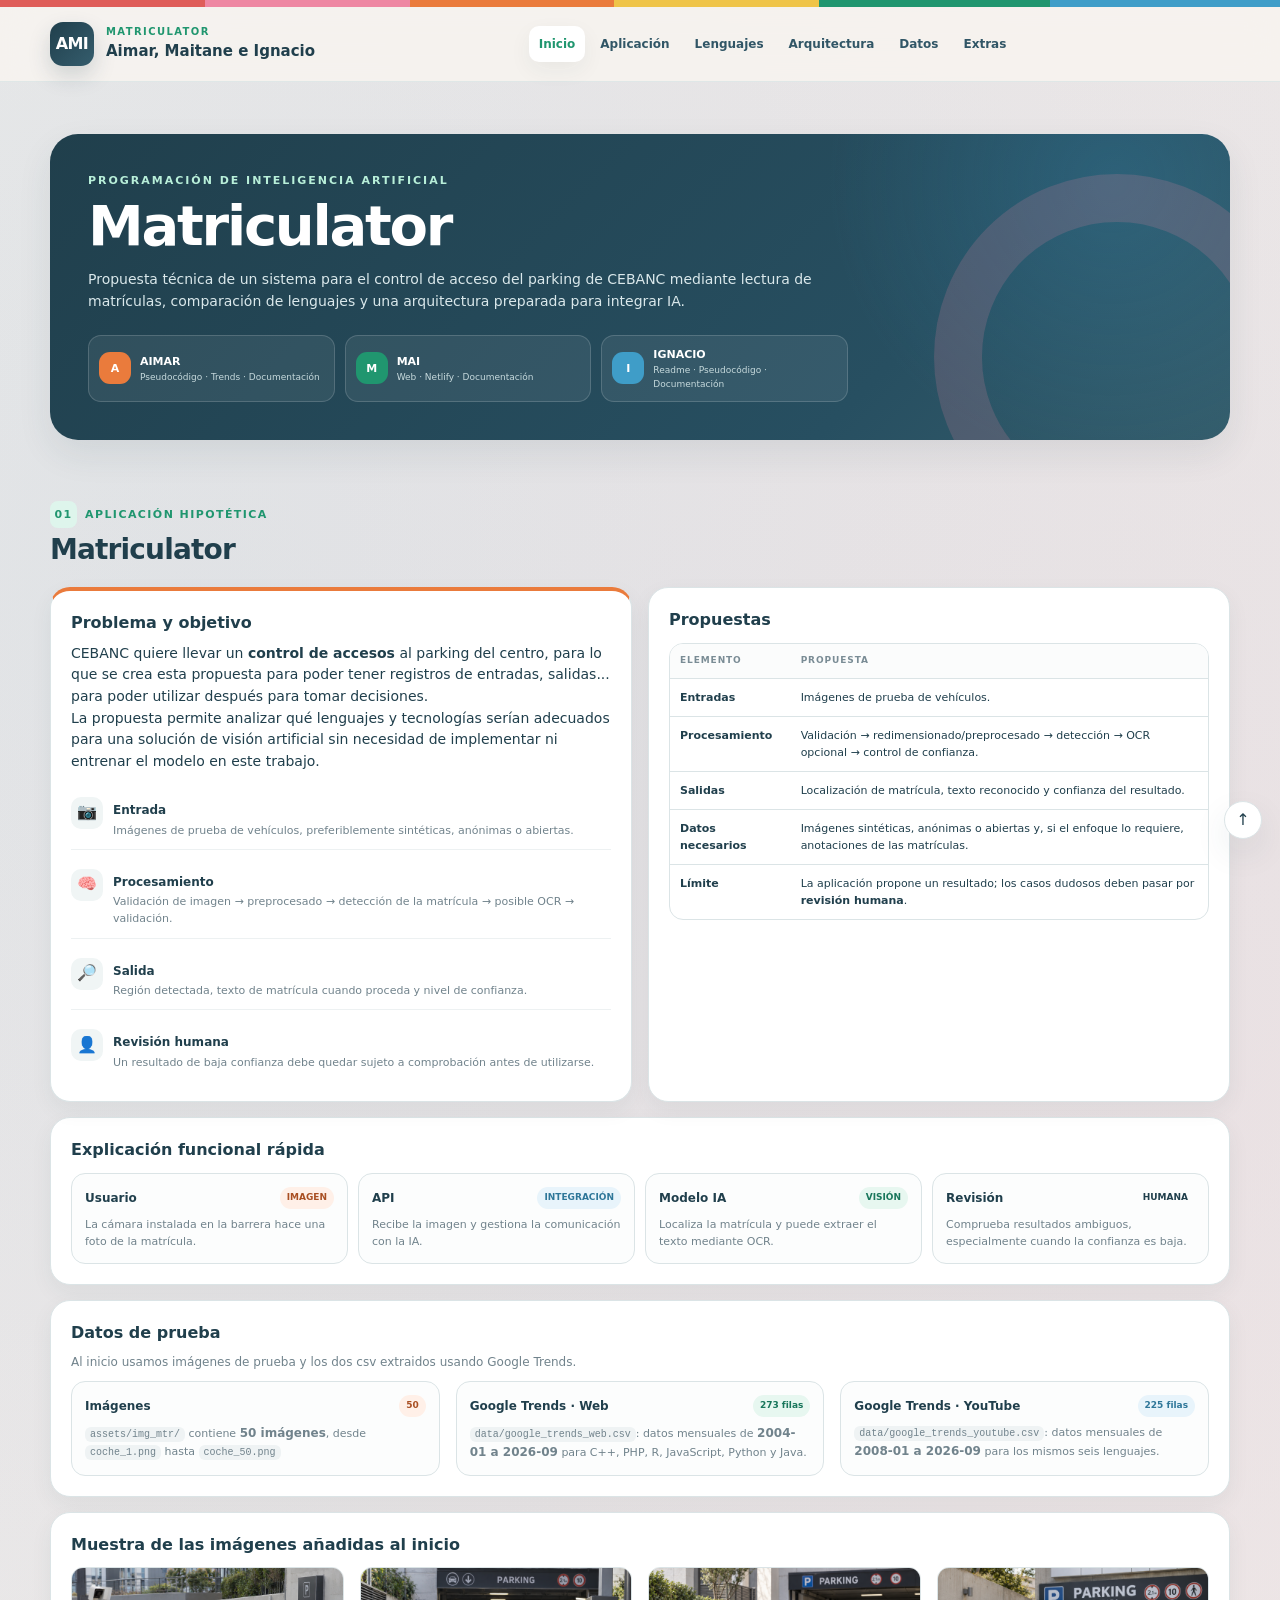
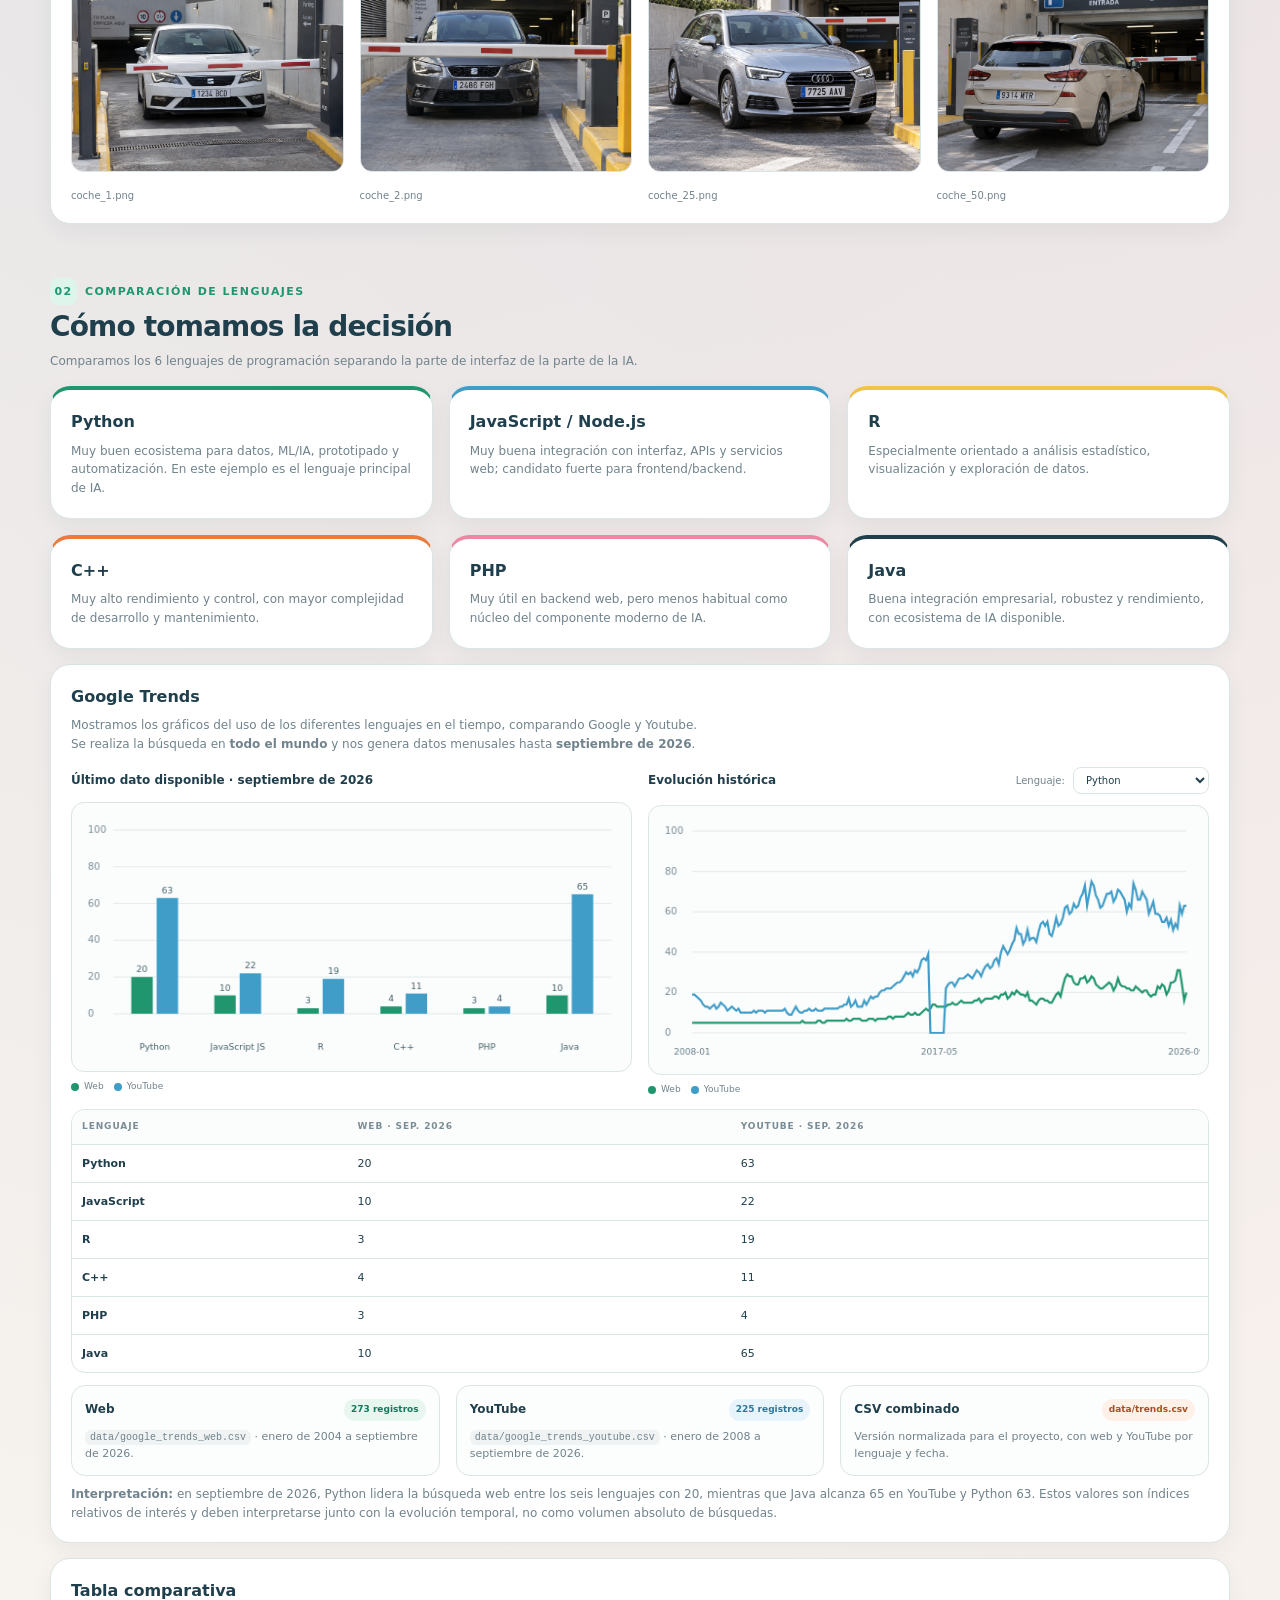
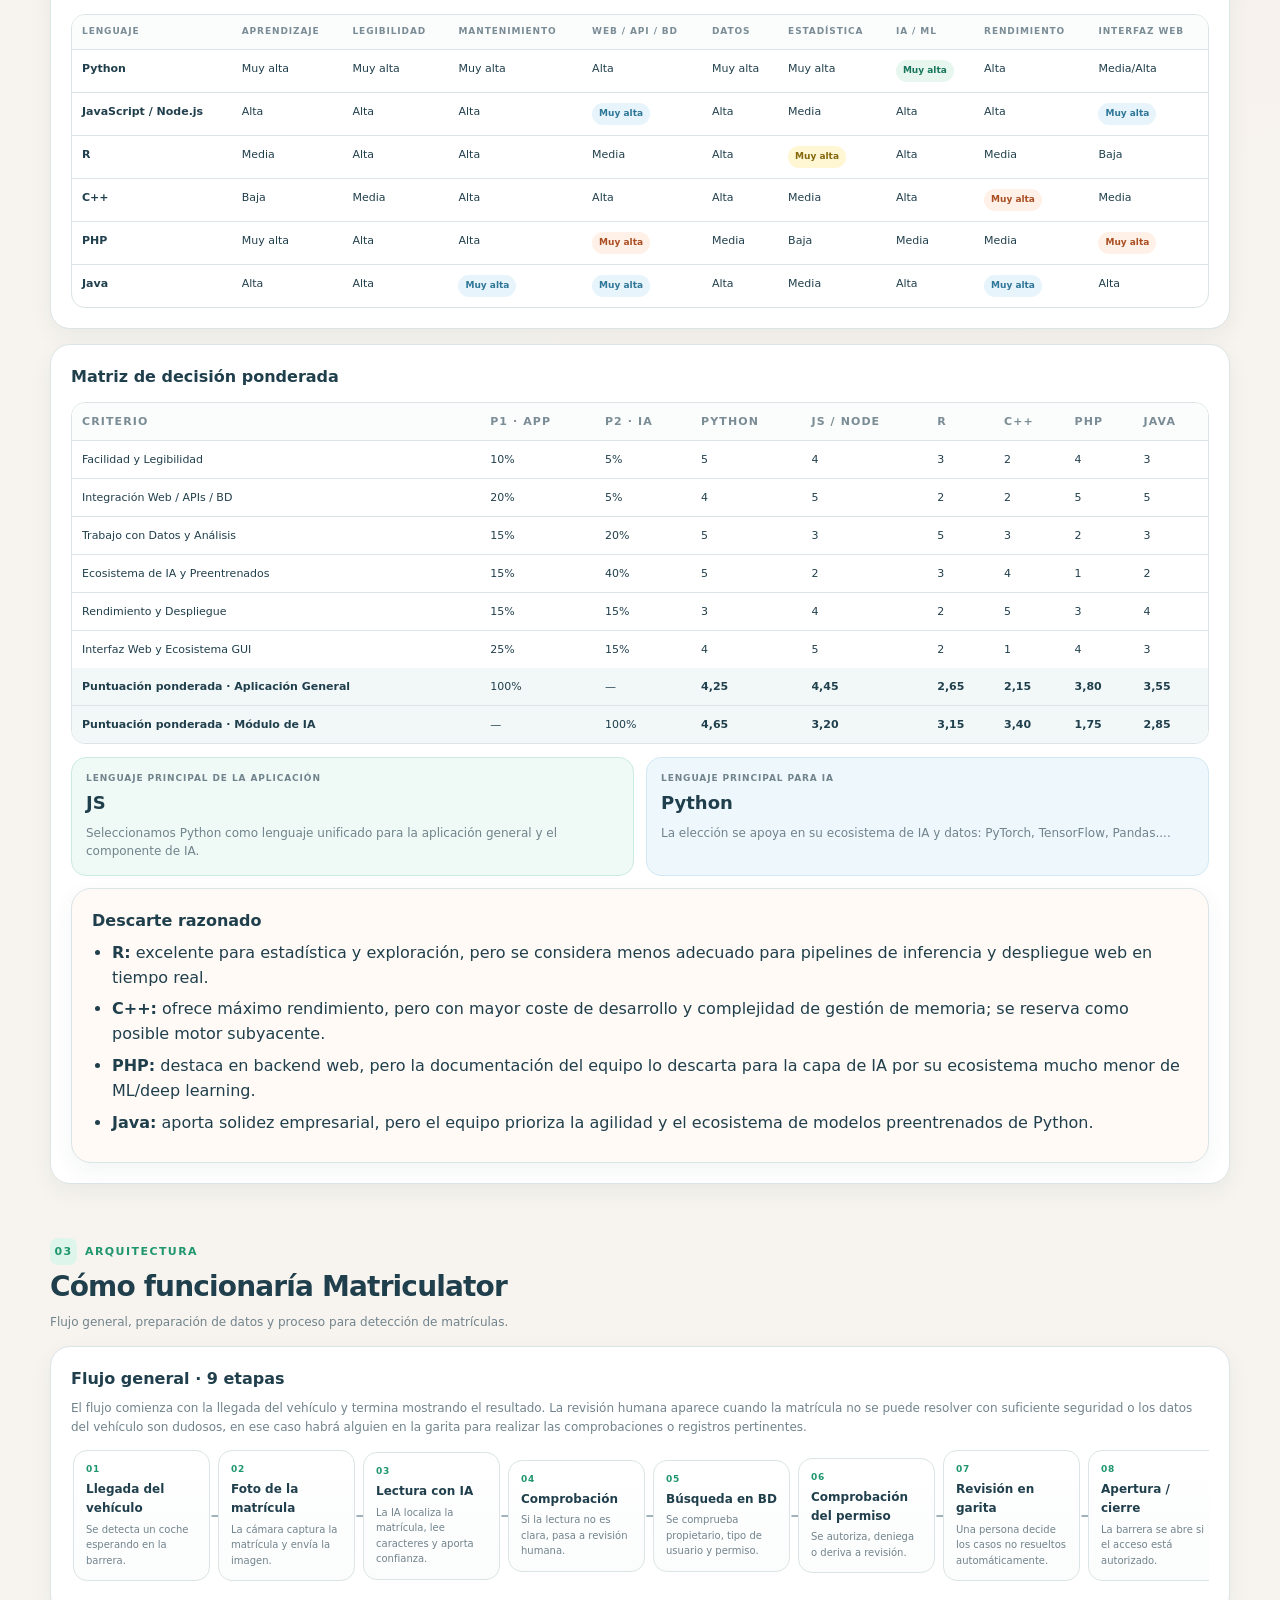
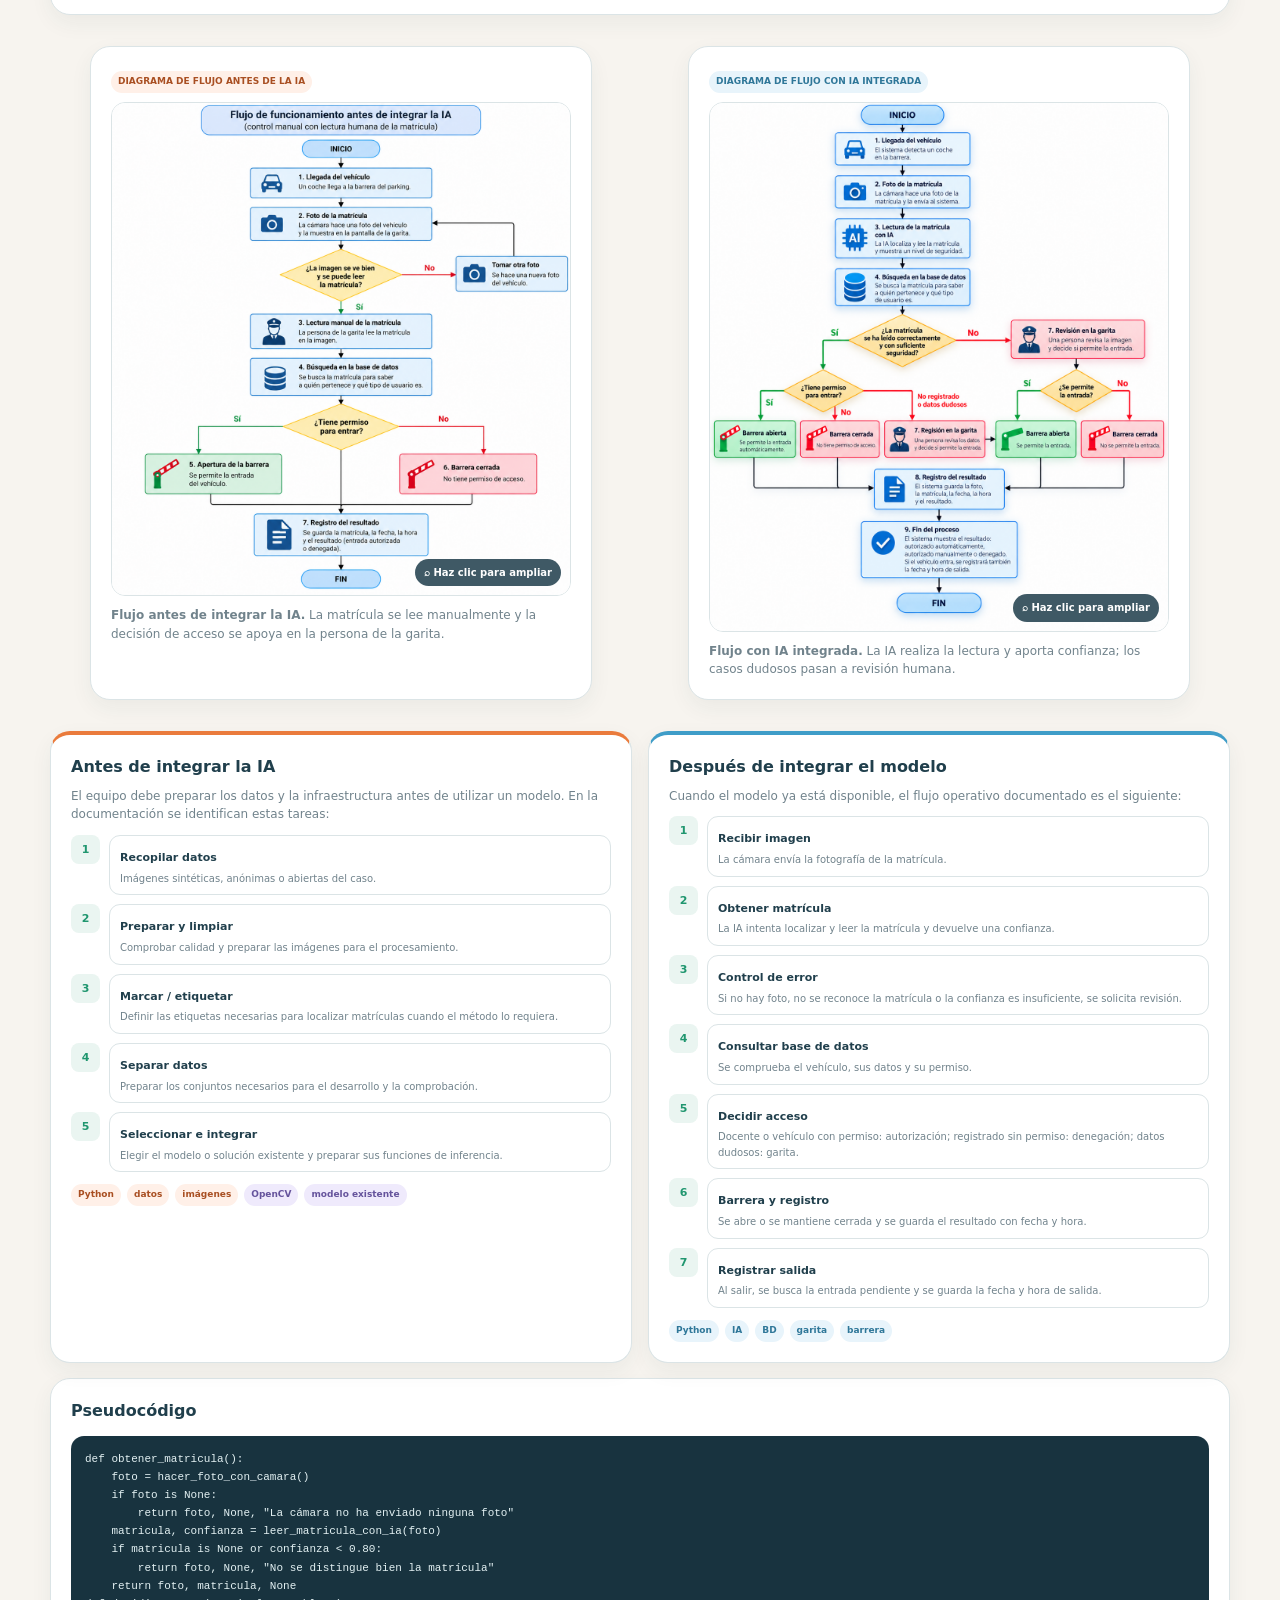
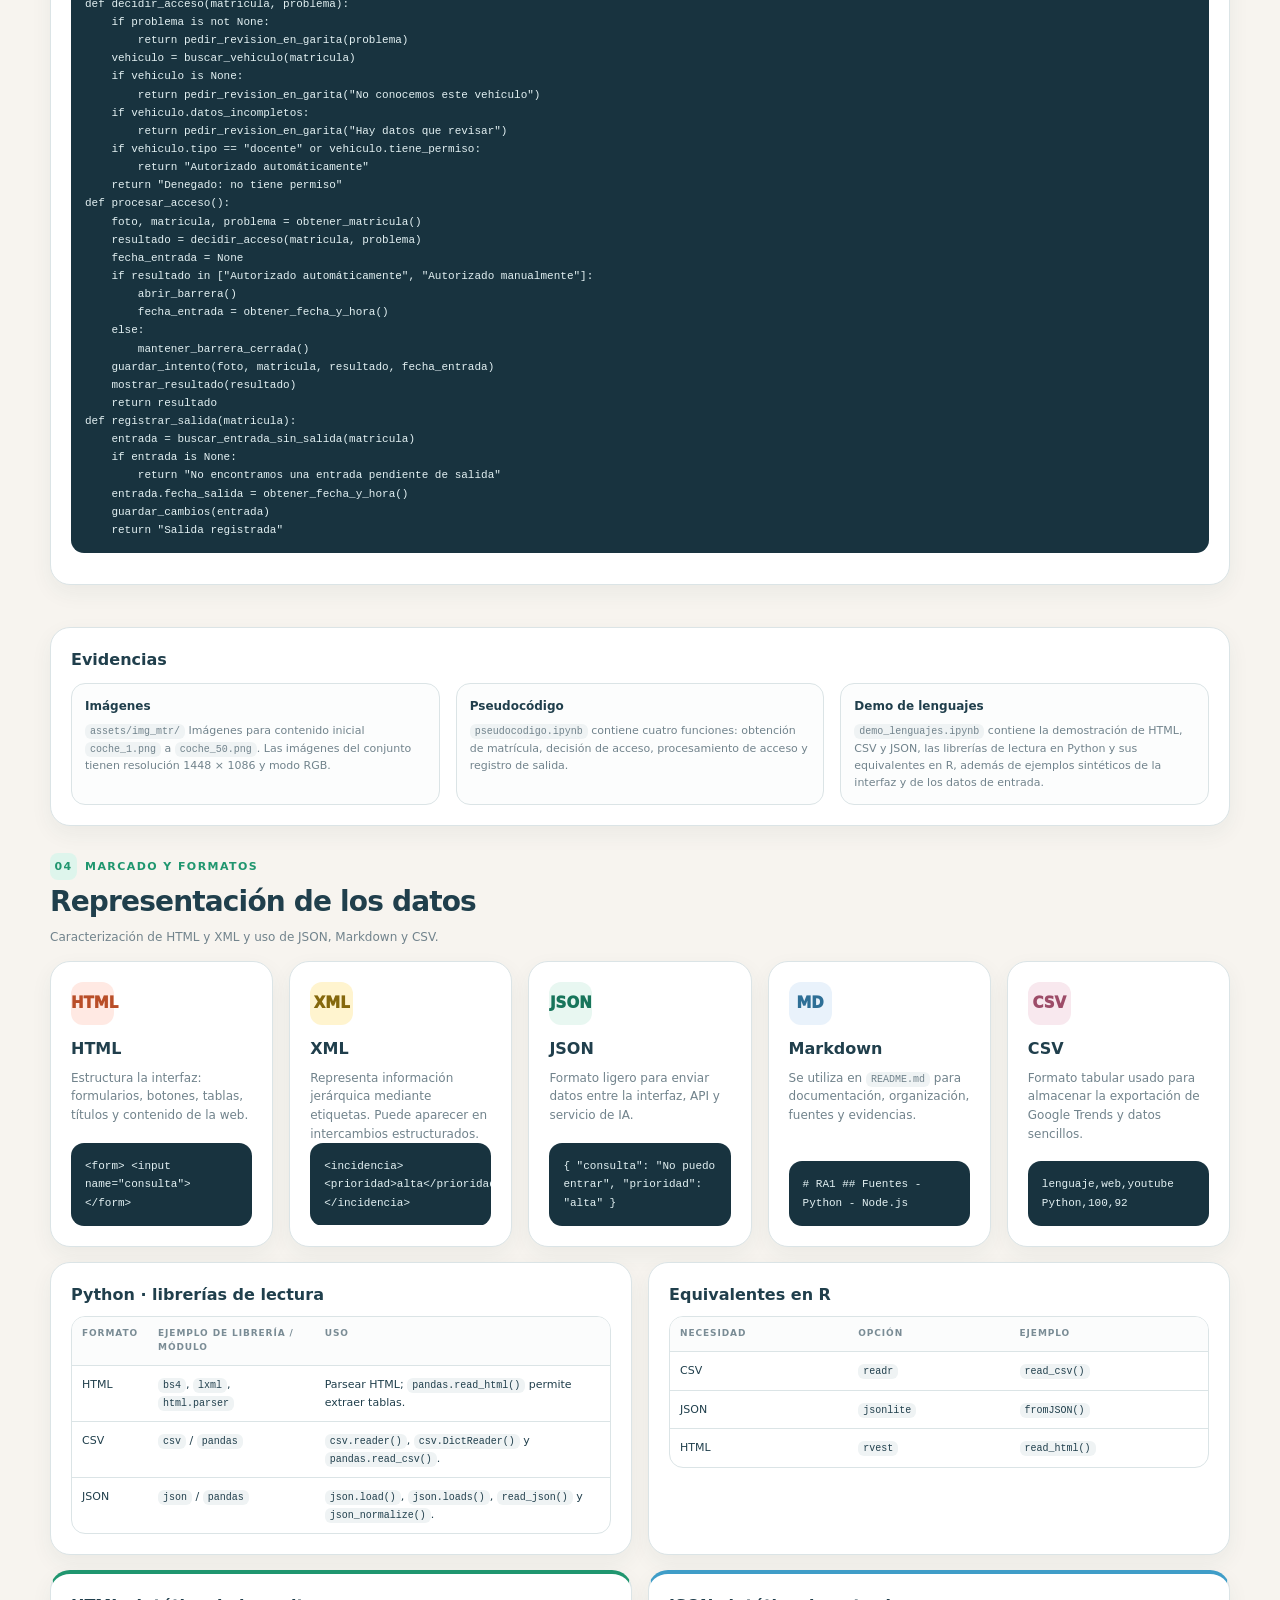
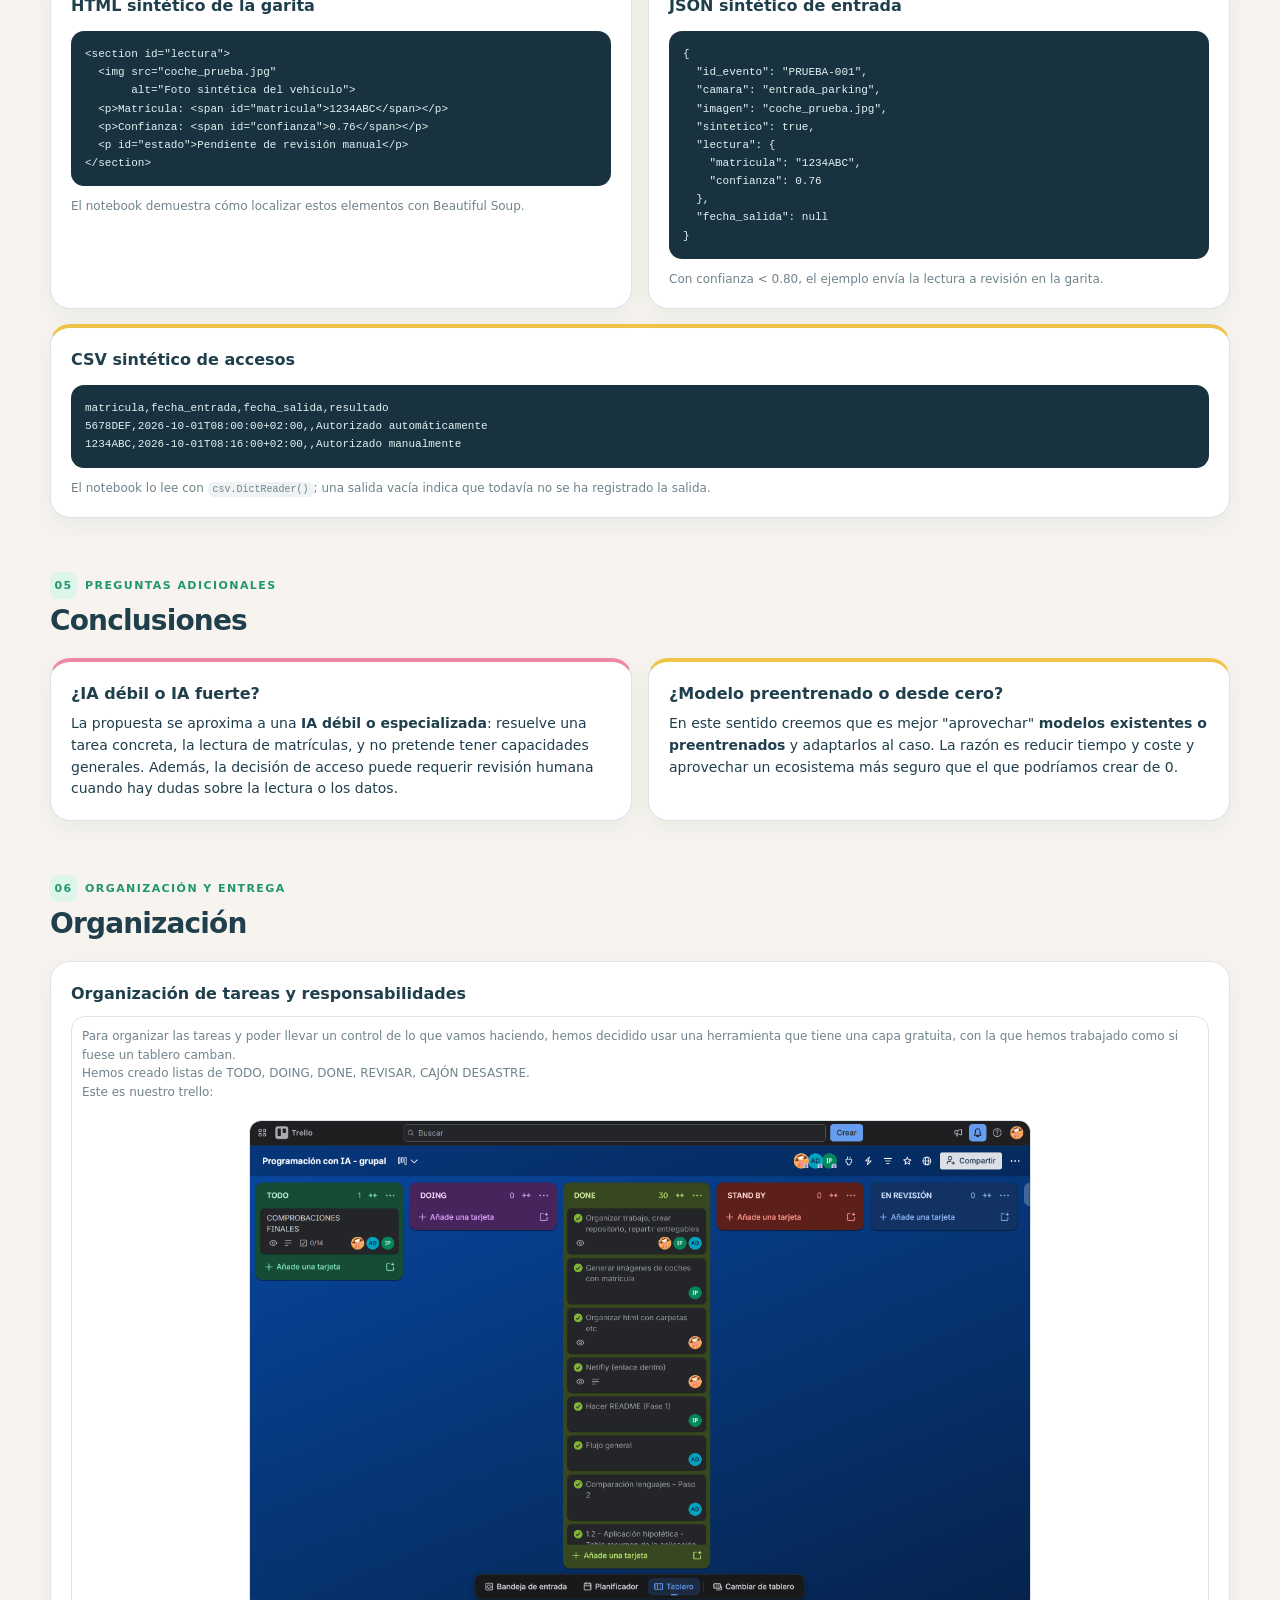
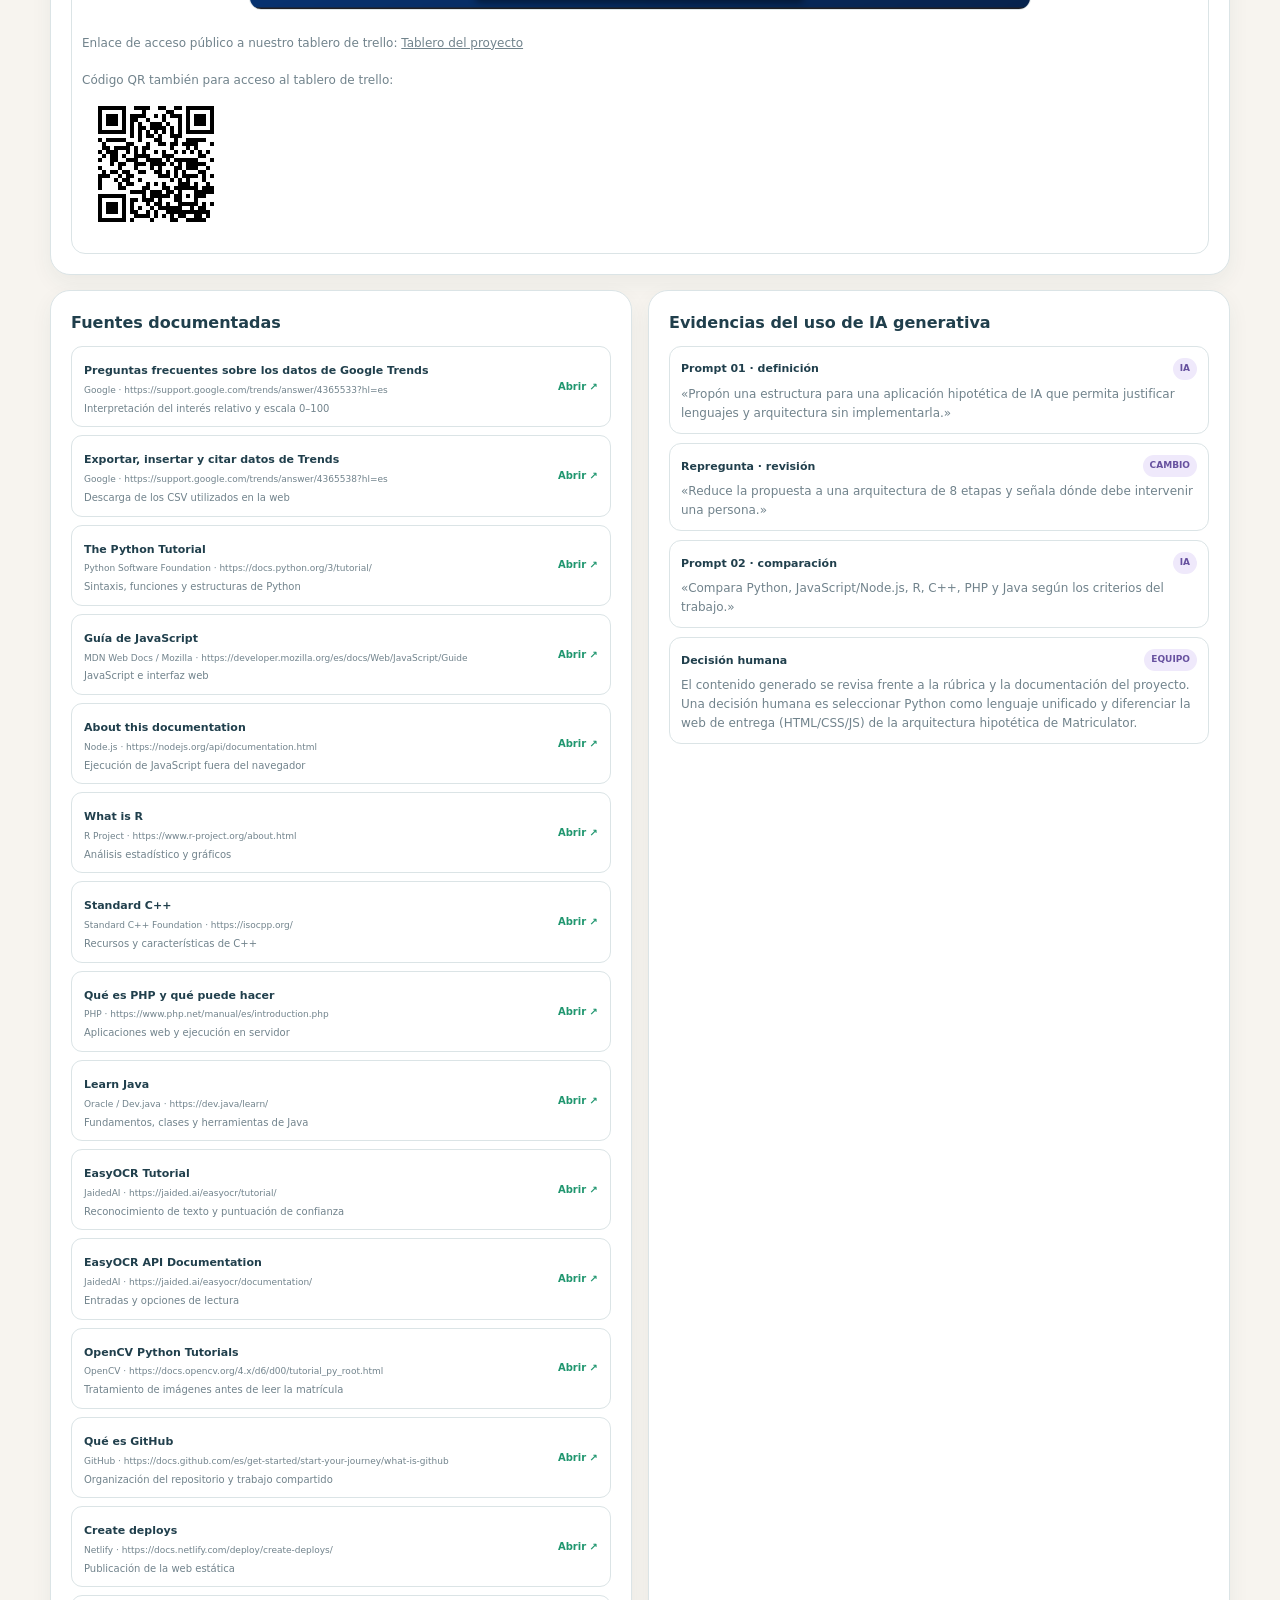
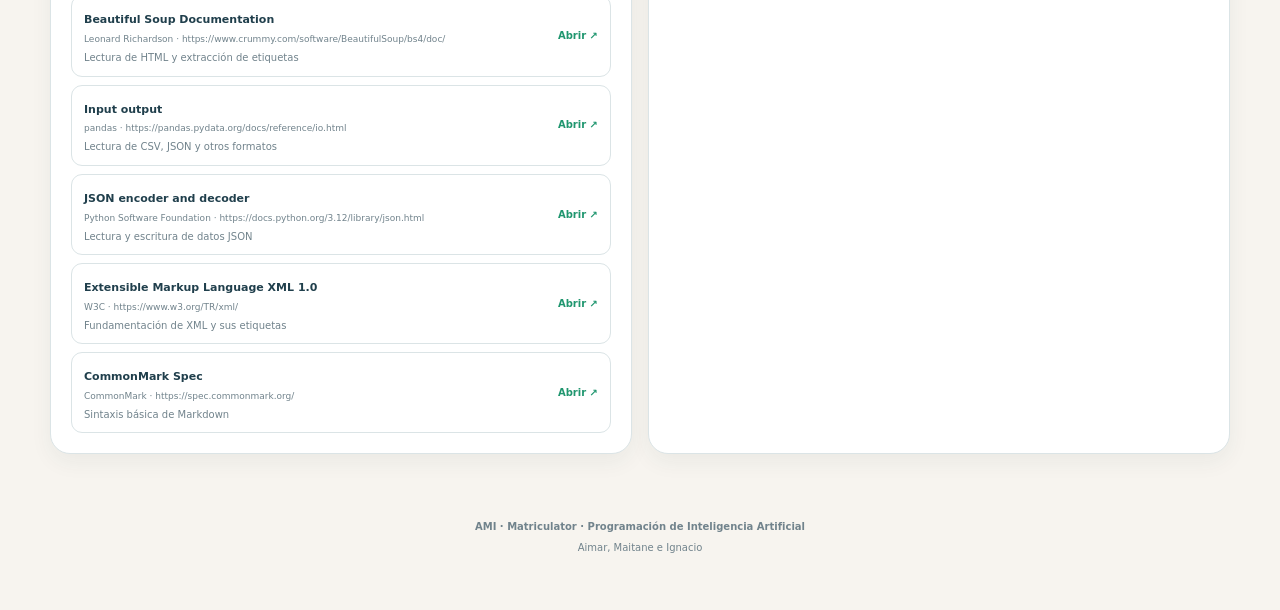
==== commit ded0dd56: "Index definitivo" ====
--- a/index.html
+++ b/index.html
@@ -447,15 +447,23 @@
 </div>
 </div>
 <div class="grid">
-
-<div class="card"><h3>Organización de tareas y responsabilidades</h3><div class="scroll" style="margin-top:10px"><table><thead><tr><th>Tarea</th><th>Responsable(s)</th></tr></thead><tbody>
-<tr><td>Web estática HTML y publicación en Netlify</td><td><strong>MAI</strong></td></tr>
-<tr><td>Repositorio con index.html, README.md y data/</td><td><strong>TODOS</strong></td></tr>
-<tr><td>CSV de Google Trends y gráfico en la web</td><td><strong>MAI</strong></td></tr>
-<tr><td>README: organización, temporalización, fuentes, enlaces y evidencias IA</td><td><strong>IGNACIO + TODOS</strong></td></tr>
-<tr><td>Notebook de pseudocódigo</td><td><strong>IGNACIO + AIMAR</strong></td></tr>
-<tr><td>Notebook de demo de lenguajes</td><td><strong>IGNACIO + AIMAR + MAI</strong></td></tr>
-</tbody></table></div></div>
+    <div class="card"><h3>Organización de tareas y responsabilidades</h3>
+        <div class="scroll" style="margin-top:10px; padding: 10px;">
+            <p>
+                Para organizar las tareas y poder llevar un control de lo que vamos haciendo, hemos decidido usar una herramienta que tiene una capa gratuita, con la que hemos trabajado como si fuese un tablero camban.<br />
+                Hemos creado listas de TODO, DOING, DONE, REVISAR, CAJÓN DESASTRE. <br />
+                Este es nuestro trello:<br /><br />
+                <img alt="Imagen Trello" loading="lazy" src="assets/img/trello.png" style="width:70%; object-fit:cover;margin-left: 15%;border-radius:12px;border:1px solid var(--line)"> 
+            </p>
+            <p> 
+                <br />Enlace de acceso público a nuestro tablero de trello: <a href="https://trello.com/invite/b/6ab2244b3bfe7bc1be1f8e8a/ATTIaeae10c83ba0f13f9076e37a342da51f62CE2E79/programacion-con-ia-grupal" target="_blank">Tablero del proyecto</a>
+            </p>
+            <p>
+                <br />Código QR también para acceso al tablero de trello: <br />
+                <img alt="QR Trello" loading="lazy" src="assets/img/qr.png">
+            </p>
+        </div>
+    </div>
 </div>
 <div class="grid grid-2" style="margin-top:15px">
 <div class="card"><h3>Fuentes documentadas</h3><div class="source-list" style="margin-top:10px"><div class="source"><div><strong>Preguntas frecuentes sobre los datos de Google Trends</strong><small>Google · https://support.google.com/trends/answer/4365533?hl=es</small><em>Interpretación del interés relativo y escala 0–100</em></div><a href="https://support.google.com/trends/answer/4365533?hl=es" rel="noopener" target="_blank">Abrir ↗</a></div><div class="source"><div><strong>Exportar, insertar y citar datos de Trends</strong><small>Google · https://support.google.com/trends/answer/4365538?hl=es</small><em>Descarga de los CSV utilizados en la web</em></div><a href="https://support.google.com/trends/answer/4365538?hl=es" rel="noopener" target="_blank">Abrir ↗</a></div><div class="source"><div><strong>The Python Tutorial</strong><small>Python Software Foundation · https://docs.python.org/3/tutorial/</small><em>Sintaxis, funciones y estructuras de Python</em></div><a href="https://docs.python.org/3/tutorial/" rel="noopener" target="_blank">Abrir ↗</a></div><div class="source"><div><strong>Guía de JavaScript</strong><small>MDN Web Docs / Mozilla · https://developer.mozilla.org/es/docs/Web/JavaScript/Guide</small><em>JavaScript e interfaz web</em></div><a href="https://developer.mozilla.org/es/docs/Web/JavaScript/Guide" rel="noopener" target="_blank">Abrir ↗</a></div><div class="source"><div><strong>About this documentation</strong><small>Node.js · https://nodejs.org/api/documentation.html</small><em>Ejecución de JavaScript fuera del navegador</em></div><a href="https://nodejs.org/api/documentation.html" rel="noopener" target="_blank">Abrir ↗</a></div><div class="source"><div><strong>What is R</strong><small>R Project · https://www.r-project.org/about.html</small><em>Análisis estadístico y gráficos</em></div><a href="https://www.r-project.org/about.html" rel="noopener" target="_blank">Abrir ↗</a></div><div class="source"><div><strong>Standard C++</strong><small>Standard C++ Foundation · https://isocpp.org/</small><em>Recursos y características de C++</em></div><a href="https://isocpp.org/" rel="noopener" target="_blank">Abrir ↗</a></div><div class="source"><div><strong>Qué es PHP y qué puede hacer</strong><small>PHP · https://www.php.net/manual/es/introduction.php</small><em>Aplicaciones web y ejecución en servidor</em></div><a href="https://www.php.net/manual/es/introduction.php" rel="noopener" target="_blank">Abrir ↗</a></div><div class="source"><div><strong>Learn Java</strong><small>Oracle / Dev.java · https://dev.java/learn/</small><em>Fundamentos, clases y herramientas de Java</em></div><a href="https://dev.java/learn/" rel="noopener" target="_blank">Abrir ↗</a></div><div class="source"><div><strong>EasyOCR Tutorial</strong><small>JaidedAI · https://jaided.ai/easyocr/tutorial/</small><em>Reconocimiento de texto y puntuación de confianza</em></div><a href="https://jaided.ai/easyocr/tutorial/" rel="noopener" target="_blank">Abrir ↗</a></div><div class="source"><div><strong>EasyOCR API Documentation</strong><small>JaidedAI · https://jaided.ai/easyocr/documentation/</small><em>Entradas y opciones de lectura</em></div><a href="https://jaided.ai/easyocr/documentation/" rel="noopener" target="_blank">Abrir ↗</a></div><div class="source"><div><strong>OpenCV Python Tutorials</strong><small>OpenCV · https://docs.opencv.org/4.x/d6/d00/tutorial_py_root.html</small><em>Tratamiento de imágenes antes de leer la matrícula</em></div><a href="https://docs.opencv.org/4.x/d6/d00/tutorial_py_root.html" rel="noopener" target="_blank">Abrir ↗</a></div><div class="source"><div><strong>Qué es GitHub</strong><small>GitHub · https://docs.github.com/es/get-started/start-your-journey/what-is-github</small><em>Organización del repositorio y trabajo compartido</em></div><a href="https://docs.github.com/es/get-started/start-your-journey/what-is-github" rel="noopener" target="_blank">Abrir ↗</a></div><div class="source"><div><strong>Create deploys</strong><small>Netlify · https://docs.netlify.com/deploy/create-deploys/</small><em>Publicación de la web estática</em></div><a href="https://docs.netlify.com/deploy/create-deploys/" rel="noopener" target="_blank">Abrir ↗</a></div><div class="source"><div><strong>Beautiful Soup Documentation</strong><small>Leonard Richardson · https://www.crummy.com/software/BeautifulSoup/bs4/doc/</small><em>Lectura de HTML y extracción de etiquetas</em></div><a href="https://www.crummy.com/software/BeautifulSoup/bs4/doc/" rel="noopener" target="_blank">Abrir ↗</a></div><div class="source"><div><strong>Input output</strong><small>pandas · https://pandas.pydata.org/docs/reference/io.html</small><em>Lectura de CSV, JSON y otros formatos</em></div><a href="https://pandas.pydata.org/docs/reference/io.html" rel="noopener" target="_blank">Abrir ↗</a></div><div class="source"><div><strong>JSON encoder and decoder</strong><small>Python Software Foundation · https://docs.python.org/3.12/library/json.html</small><em>Lectura y escritura de datos JSON</em></div><a href="https://docs.python.org/3.12/library/json.html" rel="noopener" target="_blank">Abrir ↗</a></div><div class="source"><div><strong>Extensible Markup Language XML 1.0</strong><small>W3C · https://www.w3.org/TR/xml/</small><em>Fundamentación de XML y sus etiquetas</em></div><a href="https://www.w3.org/TR/xml/" rel="noopener" target="_blank">Abrir ↗</a></div><div class="source"><div><strong>CommonMark Spec</strong><small>CommonMark · https://spec.commonmark.org/</small><em>Sintaxis básica de Markdown</em></div><a href="https://spec.commonmark.org/" rel="noopener" target="_blank">Abrir ↗</a></div></div></div>
--- a/assets/html/style.css
+++ b/assets/html/style.css
@@ -1,139 +1,323 @@
-
-      :root {
-        --bg: #fff;
-        --panel: #111827;
-        --panel-2: #1f2937;
-        --text: #e5e7eb;
-        --muted: #9ca3af;
-        --accent: #38bdf8;
-        --accent-2: #a78bfa;
-        --success: #34d399;
-      }
-
-      * { box-sizing: border-box; }
-
-      body {
-        margin: 0;
-        font-family: Arial, Helvetica, sans-serif;
-        background: linear-gradient(135deg, var(--bg), #111827 55%, #1e293b);
-        color: var(--text);
-        line-height: 1.6;
-      }
-
-      .container {
-        width: min(1100px, calc(100% - 2rem));
-        margin: 0 auto;
-      }
-
-      header {
-        padding: 3rem 0 1.5rem;
-        border-bottom: 1px solid rgba(255,255,255,0.08);
-      }
-
-      .hero {
-        display: grid;
-        grid-template-columns: 1.5fr 1fr;
-        gap: 2rem;
-        align-items: center;
-        padding: 2rem 0 1rem;
-      }
-
-      h1 {
-        margin: 0 0 1rem;
-        font-size: clamp(2.2rem, 4vw, 4rem);
-        line-height: 1.1;
-      }
-
-      .tag {
-        display: inline-block;
-        padding: 0.4rem 0.75rem;
-        border-radius: 999px;
-        background: rgba(56, 189, 248, 0.1);
-        color: var(--accent);
-        border: 1px solid rgba(56, 189, 248, 0.3);
-        font-size: 0.88rem;
-        font-weight: bold;
-        letter-spacing: 0.04em;
-        text-transform: uppercase;
-      }
-
-      .lead {
-        margin: 1rem 0 0;
-        color: var(--muted);
-        font-size: 1.08rem;
-        max-width: 60ch;
-      }
-
-      .panel {
-        background: rgba(17, 24, 39, 0.9);
-        border: 1px solid rgba(255,255,255,0.08);
-        border-radius: 20px;
-        box-shadow: 0 12px 30px rgba(15, 23, 42, 0.3);
-      }
-
-      .stats {
-        padding: 1.5rem;
-      }
-
-      .stats-grid {
-        display: grid;
-        grid-template-columns: repeat(2, minmax(0, 1fr));
-        gap: 1rem;
-      }
-
-      .stat {
-        background: var(--panel-2);
-        border: 1px solid rgba(255,255,255,0.06);
-        border-radius: 16px;
-        padding: 1rem;
-      }
-
-      .stat strong {
-        display: block;
-        font-size: 1.8rem;
-        color: var(--accent);
-      }
-
-      main {
-        padding: 2rem 0 4rem;
-      }
-
-      .grid {
-        display: grid;
-        grid-template-columns: repeat(3, minmax(0, 1fr));
-        gap: 1.25rem;
-      }
-
-      .card {
-        padding: 1.5rem;
-      }
-
-      .card h2 {
-        margin-top: 0;
-        margin-bottom: 0.75rem;
-        font-size: 1.2rem;
-      }
-
-      .card ul {
-        margin: 0;
-        padding-left: 1.1rem;
-        color: var(--muted);
-      }
-
-      .highlight {
-        color: var(--success);
-        font-weight: bold;
-      }
-
-      footer {
-        padding: 1.5rem 0 2rem;
-        border-top: 1px solid rgba(255,255,255,0.08);
-        color: var(--muted);
-        text-align: center;
-      }
-
-      @media (max-width: 760px) {
-        .hero, .grid {
-          grid-template-columns: 1fr;
-        }
-      }
+:root{
+  --ink:#203f4c;
+  --ink-2:#315666;
+  --muted:#71838c;
+  --paper:#f7f4ef;
+  --white:#ffffff;
+  --line:#dbe4e6;
+  --green:#20966f;
+  --green-dark:#17745a;
+  --blue:#3f9dc8;
+  --orange:#ea7b3c;
+  --yellow:#efc448;
+  --red:#df5d59;
+  --pink:#ee87a3;
+  --cream:#fffaf4;
+  --shadow:0 14px 35px rgba(32,63,76,.09);
+  --shadow-soft:0 8px 22px rgba(32,63,76,.06);
+  --radius:20px;
+}
+
+*{box-sizing:border-box}
+html{scroll-behavior:smooth}
+body{
+  margin:0;
+  color:var(--ink);
+  font-family:Inter, ui-sans-serif, system-ui, -apple-system, BlinkMacSystemFont,"Segoe UI",sans-serif;
+  background:
+    radial-gradient(circle at 15% 5%,rgba(63,157,200,.12),transparent 23%),
+    radial-gradient(circle at 92% 9%,rgba(238,135,163,.13),transparent 24%),
+    var(--paper);
+  line-height:1.55;
+}
+button,input,textarea,select{font:inherit}
+button{cursor:pointer}
+a{color:inherit}
+img{max-width:100%}
+
+.container{width:min(1180px,calc(100% - 34px));margin:auto}
+.topline{height:7px;background:linear-gradient(90deg,var(--red) 0 16%,var(--pink) 16% 32%,var(--orange) 32% 48%,var(--yellow) 48% 64%,var(--green) 64% 82%,var(--blue) 82% 100%)}
+
+header{
+  position:sticky;top:0;z-index:50;
+  backdrop-filter:blur(15px);
+  background:rgba(247,244,239,.88);
+  border-bottom:1px solid rgba(219,228,230,.85);
+}
+.navbar{display:flex;align-items:center;justify-content:space-between;gap:20px;min-height:74px}
+.brand{display:flex;align-items:center;gap:12px}
+.brandmark{
+  width:44px;height:44px;border-radius:13px;
+  display:grid;place-items:center;
+  background:linear-gradient(135deg,var(--ink),#355d6d);
+  color:#fff;font-weight:900;letter-spacing:-.04em;
+  box-shadow:0 10px 22px rgba(32,63,76,.18)
+}
+.brandtext small{display:block;color:var(--green);font-weight:800;font-size:10px;letter-spacing:.14em;text-transform:uppercase}
+.brandtext strong{font-size:15px}
+.navlinks{display:flex;gap:5px;flex-wrap:wrap;justify-content:flex-end}
+.navlinks button{
+  border:0;background:transparent;color:var(--ink-2);
+  padding:9px 10px;border-radius:10px;font-weight:750;font-size:12px
+}
+.navlinks button:hover,.navlinks button.active{background:var(--white);box-shadow:var(--shadow-soft);color:var(--green)}
+.actions{display:flex;gap:8px}
+.btn{
+  border:1px solid var(--line);background:var(--white);color:var(--ink);
+  padding:9px 12px;border-radius:11px;font-weight:800;font-size:12px;
+  transition:.2s;box-shadow:0 4px 12px rgba(32,63,76,.04)
+}
+.btn:hover{transform:translateY(-1px)}
+.btn.primary{background:var(--green);border-color:var(--green);color:#fff}
+.btn.orange{background:var(--orange);border-color:var(--orange);color:#fff}
+.btn.ghost{background:transparent}
+.mobile{display:none}
+
+.hero{
+  padding:52px 0 34px;
+}
+.hero-grid{display:grid;grid-template-columns:1.25fr .75fr;gap:22px;align-items:stretch}
+.hero-main{
+  position:relative;overflow:hidden;padding:38px;border-radius:28px;
+  background:
+    radial-gradient(circle at 90% 15%,rgba(63,157,200,.22),transparent 26%),
+    linear-gradient(135deg,var(--ink),#274f61 72%,#345d6c);
+  color:#fff;box-shadow:var(--shadow)
+}
+.hero-main:after{
+  content:"";position:absolute;right:-70px;bottom:-100px;width:270px;height:270px;border-radius:50%;
+  border:48px solid rgba(238,135,163,.18)
+}
+.kicker{color:#b8efd9;font-weight:850;font-size:11px;letter-spacing:.18em;text-transform:uppercase}
+h1{font-size:clamp(34px,5vw,56px);line-height:1.02;letter-spacing:-.04em;margin:8px 0 15px;max-width:850px}
+.hero-main p{max-width:760px;color:#dae8eb;margin:0;font-size:14px}
+.meta-row{display:flex;gap:8px;flex-wrap:wrap;margin-top:19px}
+.pill{display:inline-flex;align-items:center;padding:6px 10px;border-radius:99px;font-size:10px;font-weight:850;letter-spacing:.02em}
+.pill.green{background:#dcf4eb;color:#166c54}.pill.blue{background:#e4f2fa;color:#236a8b}
+.pill.orange{background:#fff0e7;color:#ae4a17}.pill.pink{background:#fbe9ef;color:#a44c68}
+.pill.yellow{background:#fff7d9;color:#866509}.pill.dark{background:rgba(255,255,255,.11);color:#eaf4f5}
+
+.info-box{background:var(--cream);border:1px solid #eee2d5;border-radius:13px;padding:11px}
+.info-box span{display:block;color:var(--muted);font-size:10px}.info-box strong{font-size:13px}
+
+.section{padding:27px 0;scroll-margin-top:92px}
+.section-head{display:flex;justify-content:space-between;gap:16px;align-items:end;margin-bottom:15px}
+.section-head h2{font-size:28px;letter-spacing:-.03em;margin:0}
+.section-head p{color:var(--muted);font-size:12px;margin:4px 0 0}
+.section-number{
+  display:inline-flex;align-items:center;gap:8px;color:var(--green);font-size:11px;font-weight:900;
+  letter-spacing:.13em;text-transform:uppercase
+}
+.section-number i{width:27px;height:27px;border-radius:8px;display:grid;place-items:center;background:#def5ec;font-style:normal}
+
+.grid{display:grid;gap:16px}
+.grid-2{grid-template-columns:repeat(2,minmax(0,1fr))}
+.grid-3{grid-template-columns:repeat(3,minmax(0,1fr))}
+.grid-4{grid-template-columns:repeat(4,minmax(0,1fr))}
+.card{background:var(--white);border:1px solid var(--line);border-radius:var(--radius);padding:20px;box-shadow:var(--shadow-soft)}
+.card h3{margin:0 0 7px;font-size:16px}
+.card p{margin:0;color:var(--muted);font-size:12px}
+.card .lead{font-size:14px;color:var(--ink)}
+.card.accent-green{border-top:4px solid var(--green)}
+.card.accent-blue{border-top:4px solid var(--blue)}
+.card.accent-orange{border-top:4px solid var(--orange)}
+.card.accent-pink{border-top:4px solid var(--pink)}
+.card.accent-yellow{border-top:4px solid var(--yellow)}
+
+.tabbar{display:inline-flex;gap:4px;padding:4px;background:#ecf1f2;border-radius:12px}
+.tabbar button{border:0;background:transparent;padding:8px 11px;border-radius:9px;color:var(--muted);font-weight:800;font-size:11px}
+.tabbar button.active{background:var(--white);color:var(--ink);box-shadow:0 3px 10px rgba(32,63,76,.08)}
+
+.kpi-grid{display:grid;grid-template-columns:repeat(4,1fr);gap:10px;margin-top:17px}
+.kpi{border:1px solid var(--line);border-radius:14px;padding:12px;background:#fcfdfd}
+.kpi strong{display:block;font-size:21px;letter-spacing:-.04em}
+.kpi span{font-size:10px;color:var(--muted)}
+.progress-track{height:8px;border-radius:99px;background:#edf2f3;overflow:hidden;margin-top:11px}
+.progress-fill{height:100%;width:0;background:linear-gradient(90deg,var(--green),var(--blue));transition:.3s}
+
+.feature-list{display:grid;gap:9px;margin-top:14px}
+.feature{display:grid;grid-template-columns:32px 1fr;gap:10px;padding:10px 0;border-bottom:1px solid #edf1f2}
+.feature:last-child{border-bottom:0}
+.icon{
+  width:32px;height:32px;border-radius:10px;display:grid;place-items:center;font-size:16px;background:#f0f5f5
+}
+.feature strong{font-size:12px}.feature span{display:block;color:var(--muted);font-size:11px}
+
+table{width:100%;border-collapse:collapse}
+th,td{padding:10px;border-bottom:1px solid var(--line);font-size:11px;text-align:left;vertical-align:top}
+th{font-size:9px;text-transform:uppercase;letter-spacing:.1em;color:#7a8c95;background:#fbfcfc}
+tr:last-child td{border-bottom:0}
+.scroll{overflow:auto;border:1px solid var(--line);border-radius:14px}
+.tag{padding:4px 7px;border-radius:99px;font-size:9px;font-weight:900;display:inline-block}
+.tag.green{background:#e7f7f0;color:#18765b}.tag.blue{background:#e8f4fb;color:#2f7799}
+.tag.orange{background:#fff0e8;color:#a94f22}.tag.red{background:#fdeceb;color:#aa4747}
+.tag.purple{background:#efeafc;color:#65539c}.tag.yellow{background:#fff6d4;color:#84680c}
+
+.definition-grid{display:grid;grid-template-columns:repeat(4,1fr);gap:10px}
+.definition{padding:13px;border:1px solid var(--line);border-radius:14px;background:#fcfdfd}
+.definition .head{display:flex;justify-content:space-between;align-items:center;gap:10px}
+.definition strong{font-size:12px}.definition p{margin-top:7px;font-size:11px}
+
+.flow{display:flex;align-items:center;gap:8px;overflow:auto;padding:3px 2px 13px}
+.flow-step{min-width:137px;border:1px solid var(--line);border-radius:14px;padding:12px;background:linear-gradient(180deg,#fff,#fbfcfc);position:relative}
+.flow-step:not(:last-child):after{content:"→";position:absolute;right:-15px;top:50%;transform:translateY(-50%);font-weight:900;color:#9baeb6}
+.flow-step small{display:block;color:var(--green);text-transform:uppercase;font-weight:900;font-size:9px;letter-spacing:.08em}
+.flow-step strong{display:block;font-size:12px;margin-top:3px}.flow-step span{display:block;color:var(--muted);font-size:10px;margin-top:4px}
+
+.timeline{display:grid;gap:9px}
+.timeline-row{display:grid;grid-template-columns:29px 1fr;gap:9px}
+.timeline-num{width:29px;height:29px;border-radius:8px;display:grid;place-items:center;background:#eaf5f1;color:var(--green);font-size:11px;font-weight:900}
+.timeline-box{border:1px solid var(--line);border-radius:11px;padding:8px 10px}
+.timeline-box strong{font-size:11px}.timeline-box span{display:block;color:var(--muted);font-size:10px;margin-top:2px}
+
+.code{
+  background:#18333f;color:#e3f1f3;padding:14px;border-radius:13px;overflow:auto;
+  font:11px/1.65 ui-monospace,SFMono-Regular,Menlo,Consolas,monospace;
+  margin-top:12px
+}
+code{font-family:ui-monospace,SFMono-Regular,Menlo,Consolas,monospace;background:#eff3f4;padding:2px 5px;border-radius:6px;font-size:10px}
+
+.chart-wrap{display:grid;grid-template-columns:1.15fr .85fr;gap:15px}
+.chart-card{min-height:330px}
+.chart-box{height:270px;border:1px solid var(--line);border-radius:13px;padding:8px;margin-top:11px;background:#fbfcfc}
+canvas{width:100%;height:100%}
+.legend{display:flex;gap:10px;flex-wrap:wrap;margin-top:8px}
+.legend span{display:inline-flex;align-items:center;gap:5px;font-size:9px;color:var(--muted)}
+.dot{width:8px;height:8px;border-radius:50%;display:inline-block}
+.upload{border:1px dashed #bccbd0;background:#fbfdfd;border-radius:13px;padding:14px}
+.upload input{max-width:100%;margin-top:8px;font-size:11px}
+.small-note{color:var(--muted);font-size:10px;margin-top:8px}
+
+.matrix td,.matrix th{text-align:center;white-space:nowrap}
+.matrix td:first-child,.matrix th:first-child{text-align:left}
+.matrix input{
+  width:52px;padding:6px;border:1px solid var(--line);border-radius:8px;text-align:center;background:#fff
+}
+.matrix tfoot td{font-weight:900;background:#f8fbfb}
+.selected-cell{background:#e8f6f1!important;color:#176c56}
+.decisions{display:grid;grid-template-columns:1fr 1fr;gap:12px;margin-top:13px}
+.decision{border-radius:15px;padding:14px;border:1px solid var(--line)}
+.decision.green{background:#effaf6;border-color:#caebdf}.decision.blue{background:#eef7fc;border-color:#d2e8f3}
+.decision span{display:block;font-size:9px;text-transform:uppercase;letter-spacing:.1em;color:var(--muted);font-weight:900}
+.decision strong{display:block;font-size:18px;margin-top:3px}
+.decision p{margin-top:7px}
+
+.format{height:100%;display:flex;flex-direction:column}
+.format-icon{
+  width:43px;height:43px;border-radius:12px;display:grid;place-items:center;font-weight:950;font-size:15px;margin-bottom:12px
+}
+.fhtml{background:#ffe9e3;color:#b94e28}.fxml{background:#fff4cf;color:#85680d}.fjson{background:#e8f7f1;color:#18755b}
+.fmd{background:#e9f2fb;color:#2e6f96}.fcsv{background:#f8e8ee;color:#9d4c68}
+
+.checklist{display:grid;gap:8px}
+.check{
+  display:flex;gap:10px;align-items:flex-start;padding:10px 11px;border:1px solid var(--line);border-radius:11px;
+  transition:.2s;background:#fff
+}
+.check.done{background:#effaf6;border-color:#cdeade}
+.check input{margin-top:2px;accent-color:var(--green)}
+.check label{font-size:11px;cursor:pointer}
+.overview-progress{display:flex;justify-content:space-between;margin-bottom:7px;font-size:10px;color:var(--muted)}
+
+.editable{
+  outline:none;border:1px dashed transparent;border-radius:8px;padding:4px
+}
+.editable:hover,.editable:focus{border-color:#b6c8cf;background:#fbfdfd}
+
+.people{display:grid;grid-template-columns:repeat(4,1fr);gap:10px}
+.person{padding:12px;border:1px solid var(--line);border-radius:13px;background:linear-gradient(180deg,#fff,#fbfcfc)}
+.avatar{width:36px;height:36px;border-radius:11px;display:grid;place-items:center;color:#fff;font-weight:900;margin-bottom:9px}
+.a1{background:var(--green)}.a2{background:var(--blue)}.a3{background:var(--orange)}.a4{background:var(--pink)}
+.person strong{font-size:11px}.person span{display:block;color:var(--muted);font-size:10px;margin-top:2px}
+
+.source-list{display:grid;gap:8px}
+.source{
+  display:flex;align-items:center;justify-content:space-between;gap:10px;padding:10px 11px;border:1px solid var(--line);border-radius:11px;background:#fff
+}
+.source strong{font-size:11px}.source small{display:block;color:var(--muted);font-size:9px;margin-top:2px}
+.source a{font-size:10px;color:var(--green);font-weight:850;text-decoration:none}
+.source a:hover{text-decoration:underline}
+
+.ai-evidence{display:grid;gap:9px}
+.ai-item{border:1px solid var(--line);border-radius:12px;padding:11px;background:#fff}
+.ai-item .top{display:flex;justify-content:space-between;gap:10px;align-items:center}
+.ai-item strong{font-size:11px}.ai-item p{margin-top:5px}
+.badge-ai{background:#efe9fb;color:#67519f}
+
+.rubric{display:grid;gap:8px}
+.rubric-row{display:grid;grid-template-columns:1.35fr .55fr 1fr;gap:10px;padding:9px 0;border-bottom:1px solid var(--line);align-items:center}
+.rubric-row:last-child{border-bottom:0}
+.rubric-row div{font-size:10px}
+.rubric-head{font-size:9px!important;text-transform:uppercase;letter-spacing:.08em;color:var(--muted);font-weight:900}
+.total-box{margin-top:12px;padding:14px;border-radius:14px;background:linear-gradient(135deg,var(--ink),#315d6d);color:#fff;display:flex;justify-content:space-between;align-items:center}
+.total-box small{color:#c6d9de}.total-box strong{font-size:27px}
+
+footer{padding:38px 0 58px;text-align:center;color:var(--muted);font-size:10px}
+
+.toast{
+  position:fixed;right:19px;bottom:18px;z-index:100;
+  padding:10px 13px;border-radius:11px;background:var(--ink);color:#fff;font-size:11px;
+  box-shadow:var(--shadow);opacity:0;transform:translateY(10px);pointer-events:none;transition:.25s
+}
+.toast.show{opacity:1;transform:translateY(0)}
+.backtop{
+  position:fixed;right:18px;bottom:61px;z-index:90;width:38px;height:38px;border-radius:50%;
+  border:1px solid var(--line);background:#fff;color:var(--ink);box-shadow:var(--shadow)
+}
+
+@media(max-width:1050px){
+  .navlinks{display:none}
+  .navlinks.open{display:flex;position:absolute;top:67px;left:12px;right:12px;padding:10px;background:rgba(255,255,255,.98);border:1px solid var(--line);border-radius:14px;box-shadow:var(--shadow);z-index:60}
+  .mobile{display:inline-flex}
+  .hero-grid,.chart-wrap{grid-template-columns:1fr}
+  .grid-4{grid-template-columns:repeat(2,1fr)}
+  .definition-grid{grid-template-columns:repeat(2,1fr)}
+  .people{grid-template-columns:repeat(2,1fr)}
+}
+@media(max-width:720px){
+  .container{width:min(100% - 24px,1180px)}
+  .navbar{min-height:66px}.brandtext strong{font-size:13px}
+  .actions .btn:not(.mobile){display:none}
+  .hero{padding-top:26px}
+  .hero-main{padding:22px;border-radius:21px}
+  .grid-2,.grid-3,.grid-4,.decisions{grid-template-columns:1fr}
+  .kpi-grid{grid-template-columns:repeat(2,1fr)}
+  .definition-grid,.people{grid-template-columns:1fr 1fr}
+  .section-head{align-items:start;flex-direction:column}
+}
+@media print{
+  header,.actions,.backtop,.toast,.upload{display:none!important}
+  body{background:#fff}
+  .hero-main,.card{box-shadow:none}
+  .section{break-inside:avoid}
+  .container{width:100%}
+}
+
+/* Integración documental RA1 */
+.matrix-static th,.matrix-static td{font-size:11px;vertical-align:middle}.matrix-static thead th{white-space:nowrap}.matrix-static tfoot td{background:#f2f7f8}.diagram-card{overflow:hidden}.diagram-card img{display:block;width:100%;height:auto;border-radius:14px;border:1px solid var(--line);background:#fff}.diagram-card figcaption{font-size:12px;color:var(--muted);padding-top:10px}.diagram-label{margin-bottom:9px}.clean-list{margin:0;padding-left:20px}.clean-list li{margin:7px 0}.tag-row{display:flex;flex-wrap:wrap;gap:6px}.note-box{padding:11px 13px;border:1px solid var(--line);border-radius:12px;background:#fff}.source em{display:block;font-size:10px;color:var(--muted);font-style:normal;margin-top:3px}.source small{display:block}.source-list{display:grid;gap:8px}.source{padding:10px 12px}
+@media (max-width:760px){.matrix-static{min-width:920px}.diagram-grid{grid-template-columns:1fr!important}.source{align-items:flex-start!important}}
+
+/* Refactor visual: grupo de 3 y diagramas ampliables */
+.hero-single{grid-template-columns:1fr}
+.team-strip{display:grid;grid-template-columns:repeat(3,1fr);gap:10px;margin-top:22px;max-width:760px}
+.team-mini{display:flex;align-items:center;gap:9px;padding:10px;border:1px solid rgba(255,255,255,.16);border-radius:13px;background:rgba(255,255,255,.07)}
+.team-mini .avatar{width:32px;height:32px;min-width:32px;margin:0;font-size:11px}
+.team-mini strong{display:block;font-size:11px;color:#fff}.team-mini small{display:block;color:#c7dadd;font-size:9px;margin-top:1px}
+.selection-note{display:flex;align-items:center;gap:9px;padding:8px 11px;border:1px solid var(--line);border-radius:12px;background:#fff;font-size:11px;box-shadow:var(--shadow-soft)}
+.selection-note strong{font-size:12px}.selection-note span:last-child{color:var(--muted);font-size:10px}
+.people-three{grid-template-columns:repeat(3,1fr)}
+.diagram-zoom{position:relative;display:block;width:100%;padding:0;border:0;background:transparent;text-align:left}
+.diagram-zoom img{transition:transform .2s ease,box-shadow .2s ease}
+.diagram-zoom:hover img,.diagram-zoom:focus-visible img{transform:scale(1.012);box-shadow:0 8px 24px rgba(32,63,76,.13)}
+.zoom-hint{position:absolute;right:10px;bottom:10px;padding:6px 9px;border-radius:999px;background:rgba(32,63,76,.9);color:#fff;font-size:10px;font-weight:800;opacity:.95}
+.diagram-modal{position:fixed;inset:0;z-index:200;display:none}
+.diagram-modal.open{display:block}
+.diagram-modal-backdrop{position:absolute;inset:0;background:rgba(10,25,32,.82);backdrop-filter:blur(4px)}
+.diagram-modal-panel{position:relative;z-index:1;width:min(96vw,1700px);height:min(96vh,1200px);margin:3vh auto;background:#fff;border-radius:18px;box-shadow:0 24px 70px rgba(0,0,0,.35);display:flex;flex-direction:column;overflow:hidden}
+.diagram-modal-head{display:flex;align-items:center;justify-content:space-between;gap:15px;padding:13px 16px;border-bottom:1px solid var(--line)}
+.diagram-modal-head h2{margin:3px 0 0;font-size:17px}.diagram-modal-close{width:38px;height:38px;border:1px solid var(--line);border-radius:11px;background:#fff;color:var(--ink);font-size:25px;line-height:1}
+.diagram-modal-body{flex:1;min-height:0;display:flex;align-items:flex-start;justify-content:center;padding:18px;background:#eef3f4;overflow:auto}
+.diagram-modal-body img{display:block;width:min(1400px,94vw);max-width:none;height:auto;max-height:none;object-fit:contain;box-shadow:0 8px 30px rgba(32,63,76,.15);background:#fff}
+.diagram-modal-help{margin:0;padding:8px 14px;color:var(--muted);font-size:10px;border-top:1px solid var(--line);text-align:center}
+body.modal-open{overflow:hidden}
+@media(max-width:760px){.team-strip,.people-three{grid-template-columns:1fr}.diagram-modal-panel{width:calc(100% - 12px);height:96vh;margin:2vh auto;border-radius:13px}.zoom-hint{font-size:9px}}
